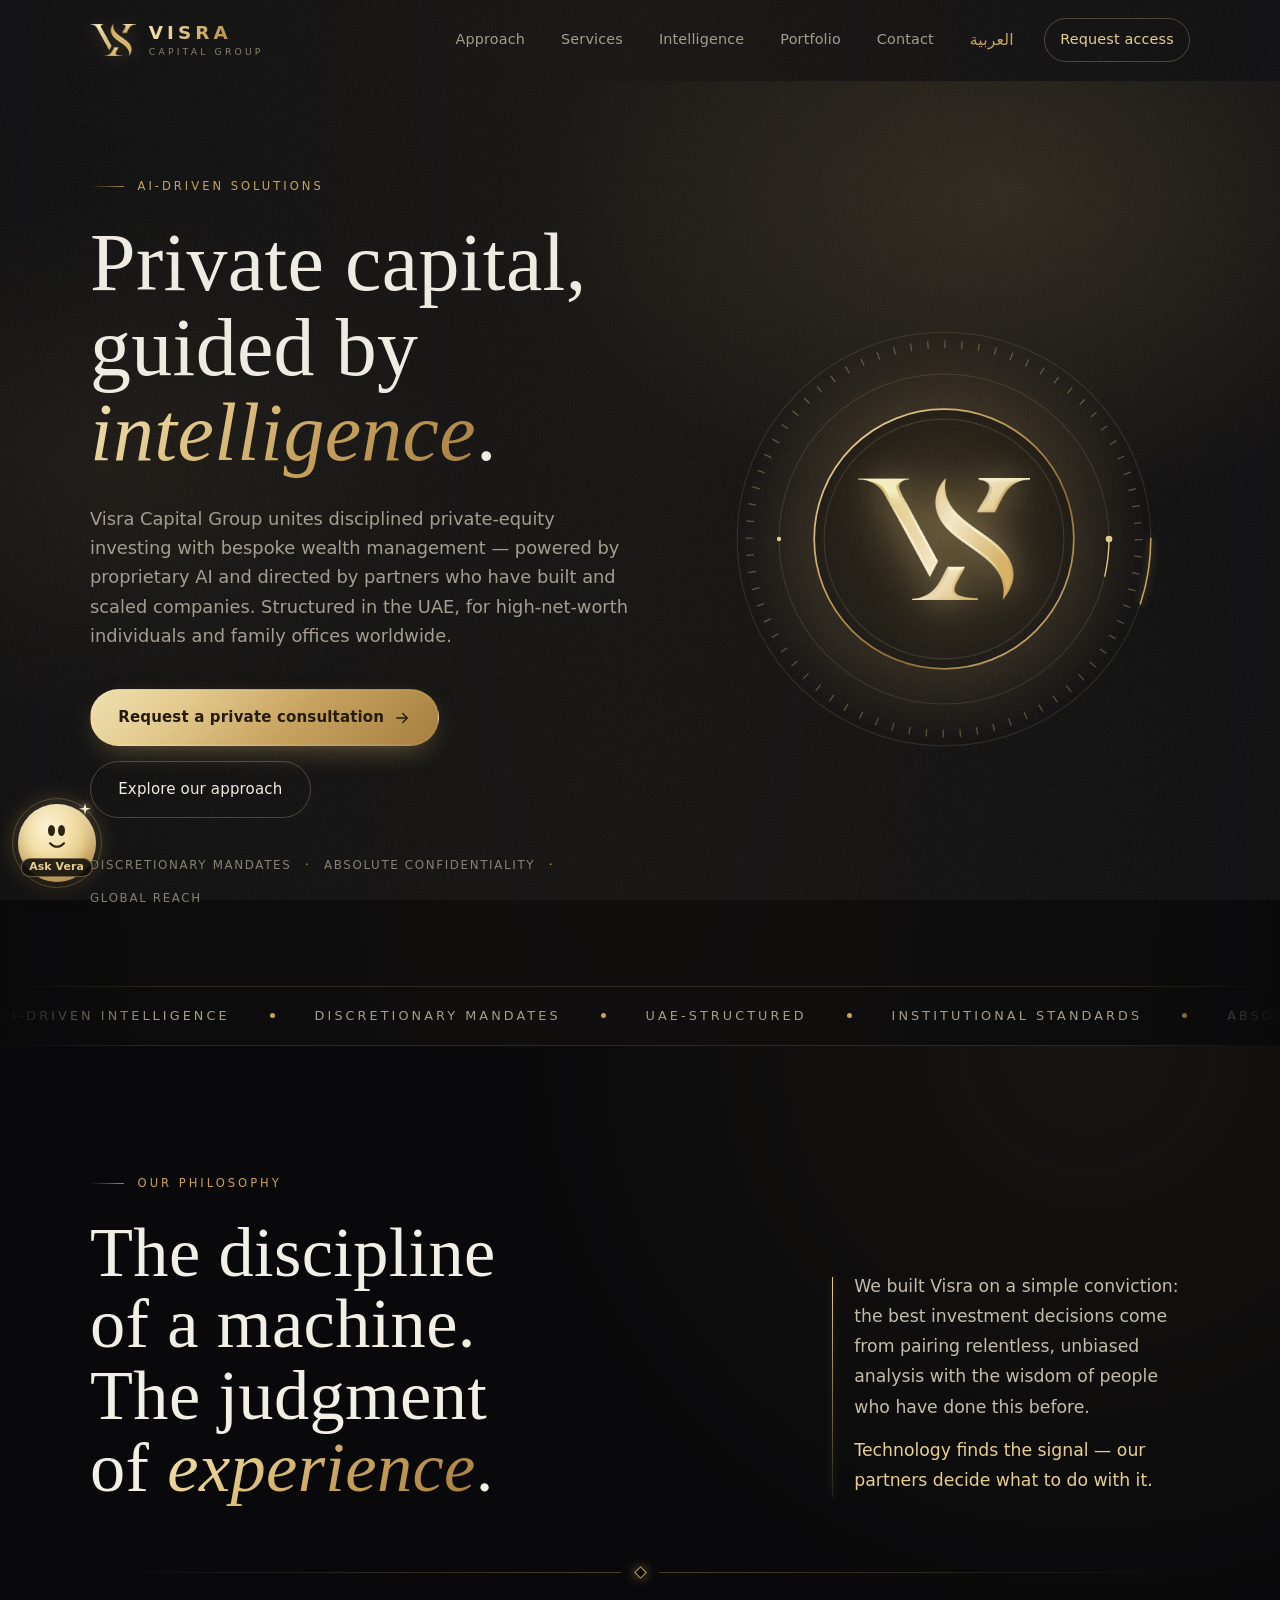
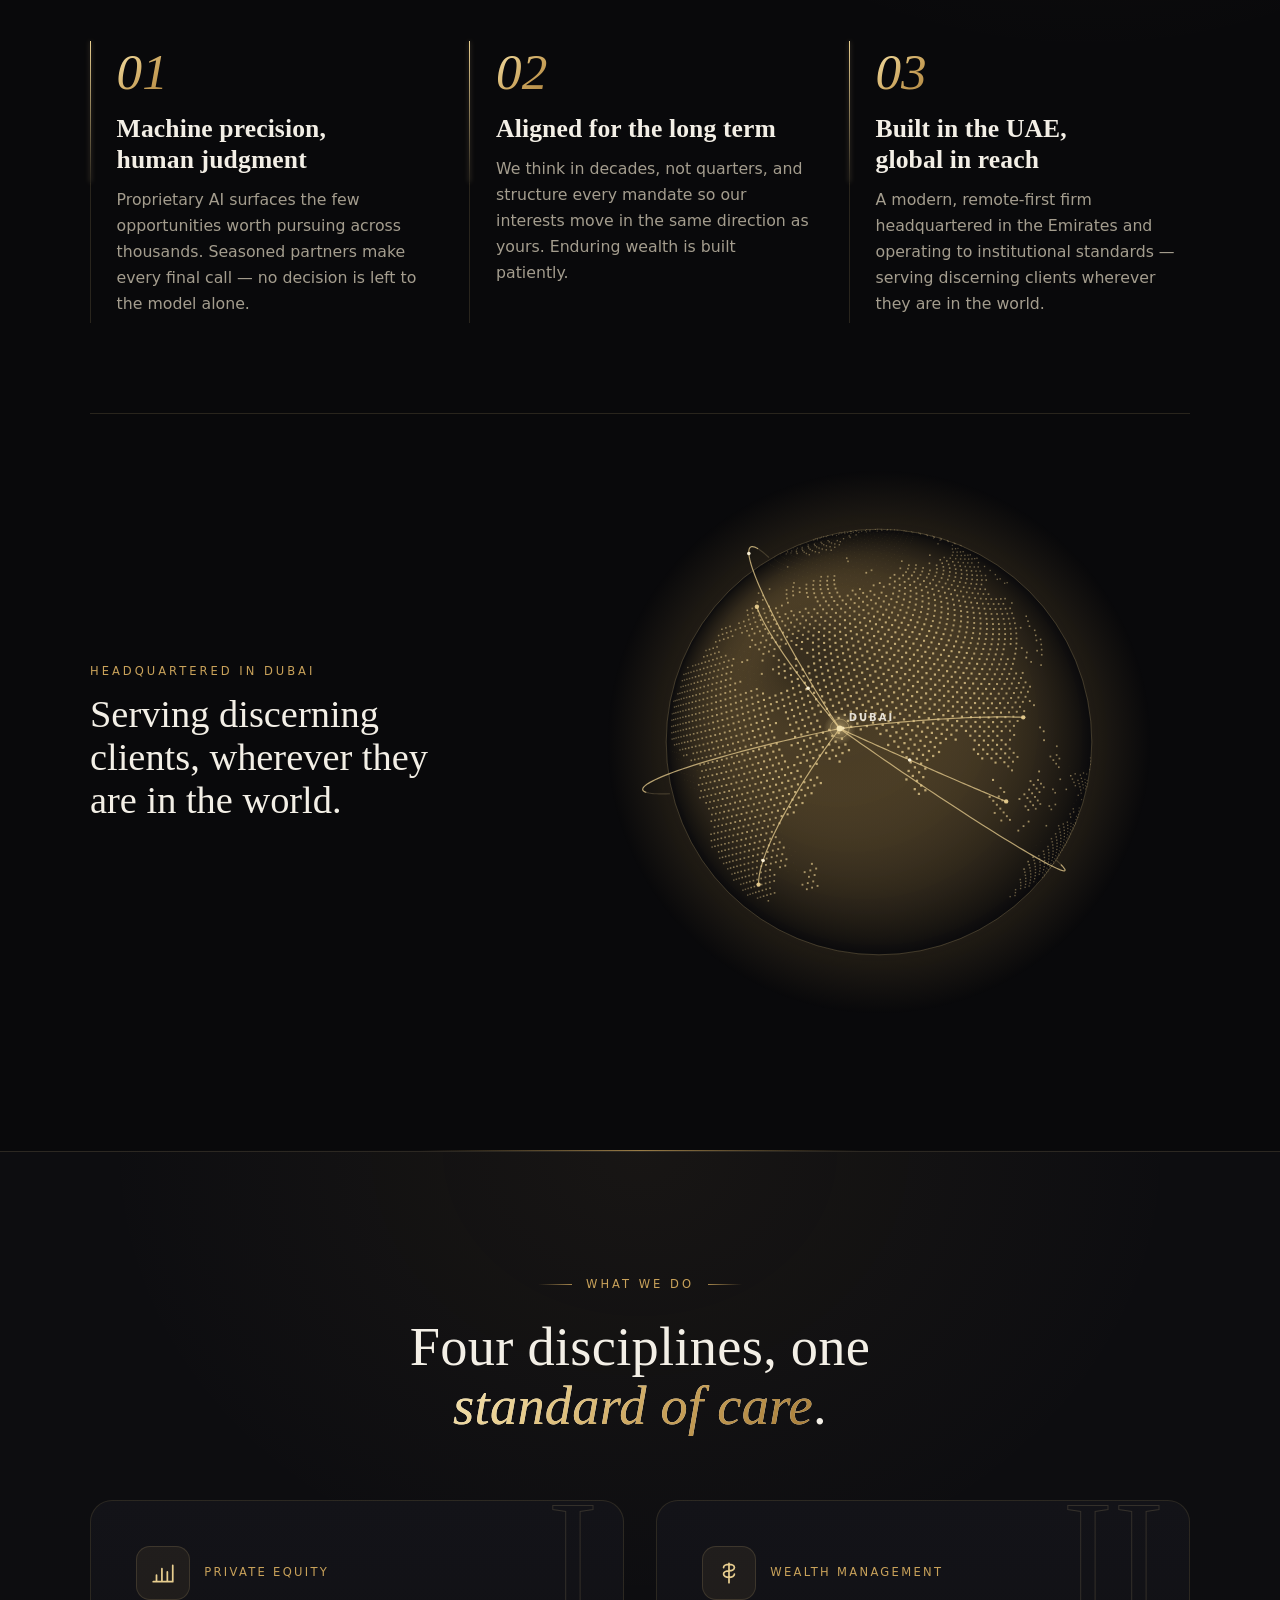
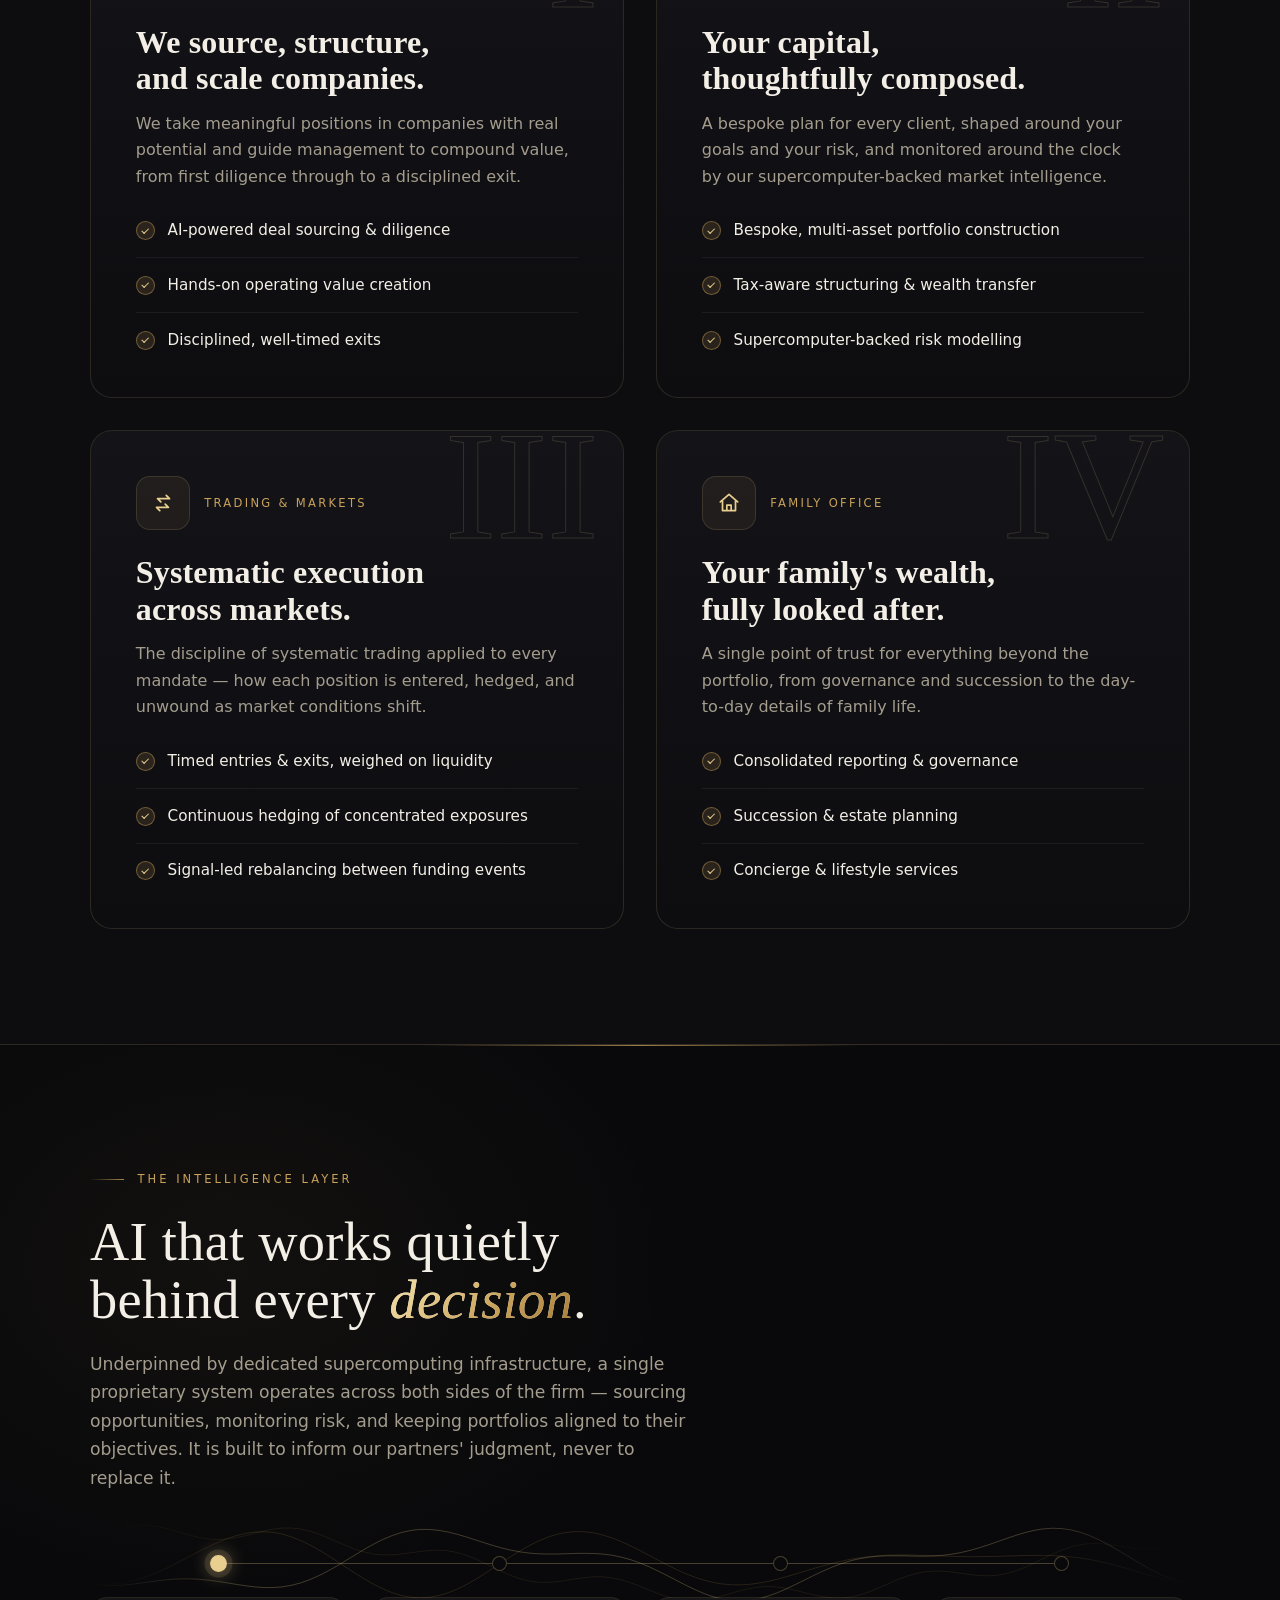
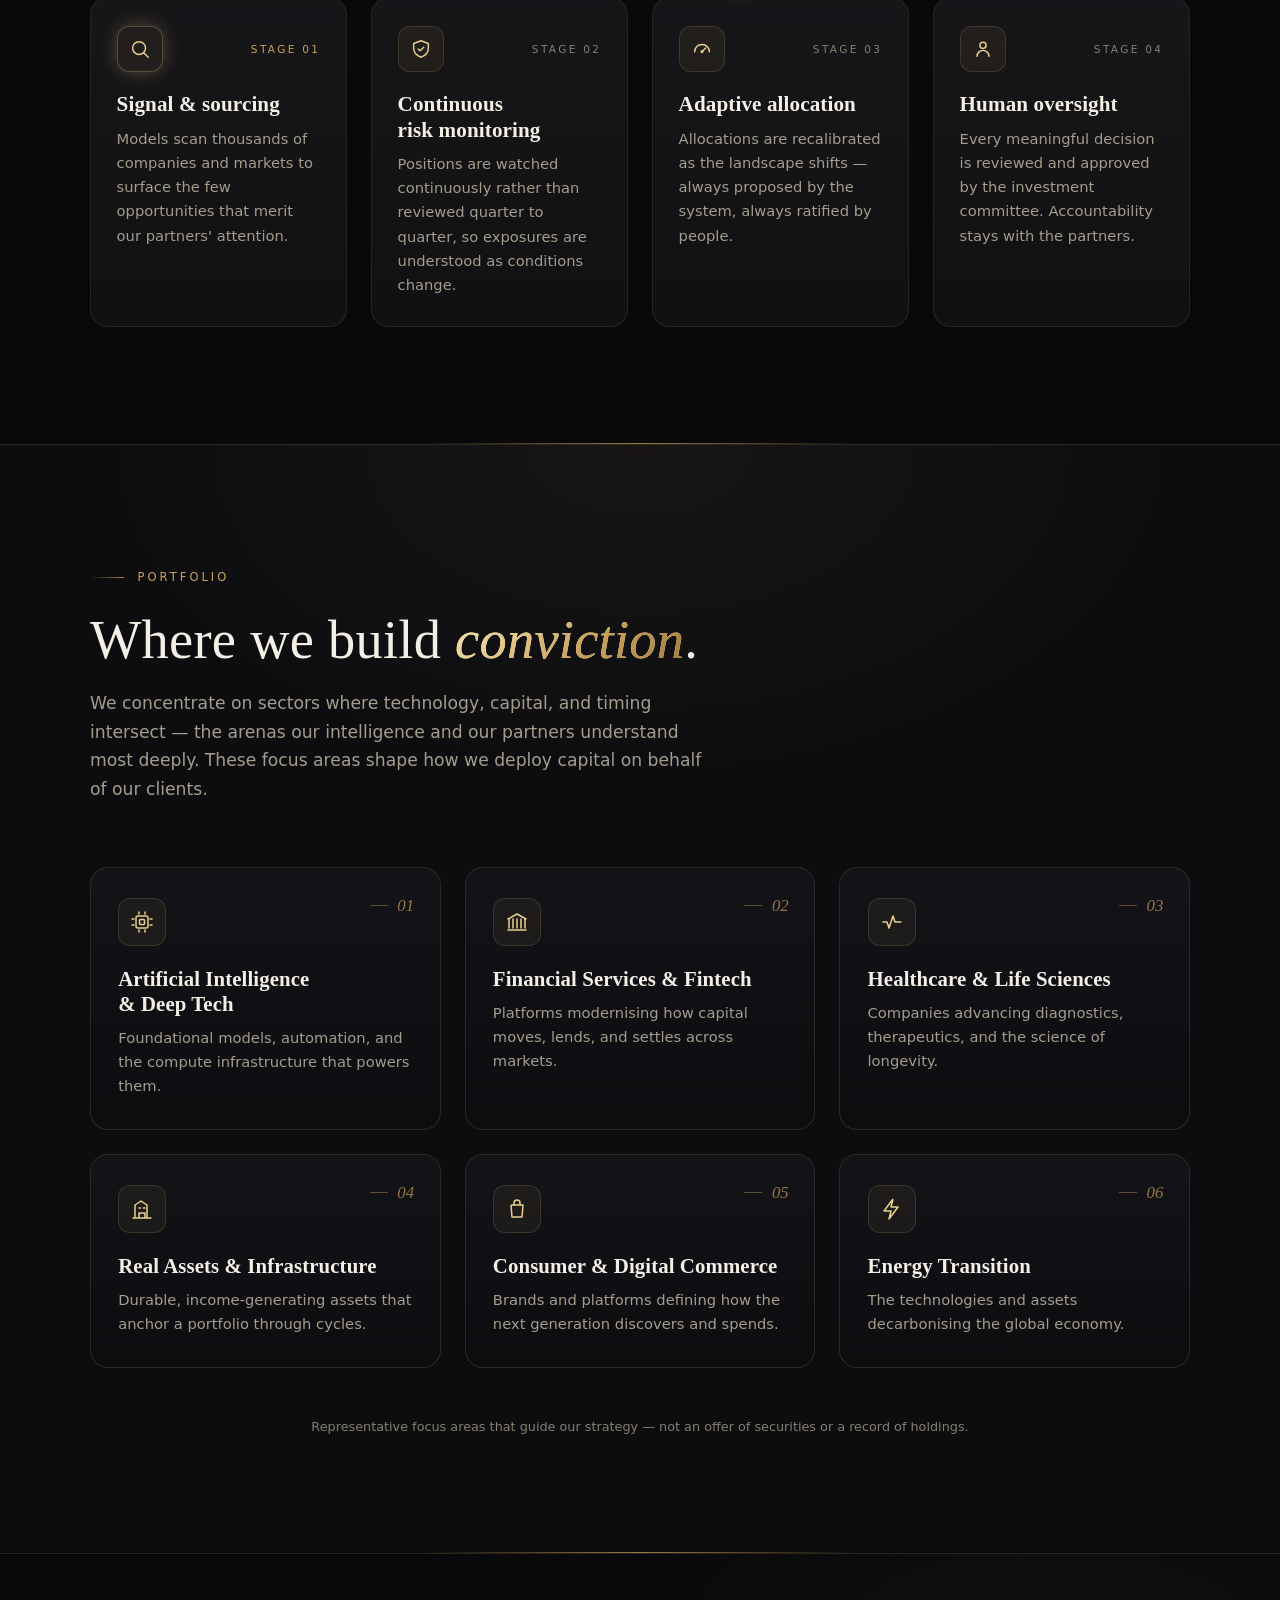
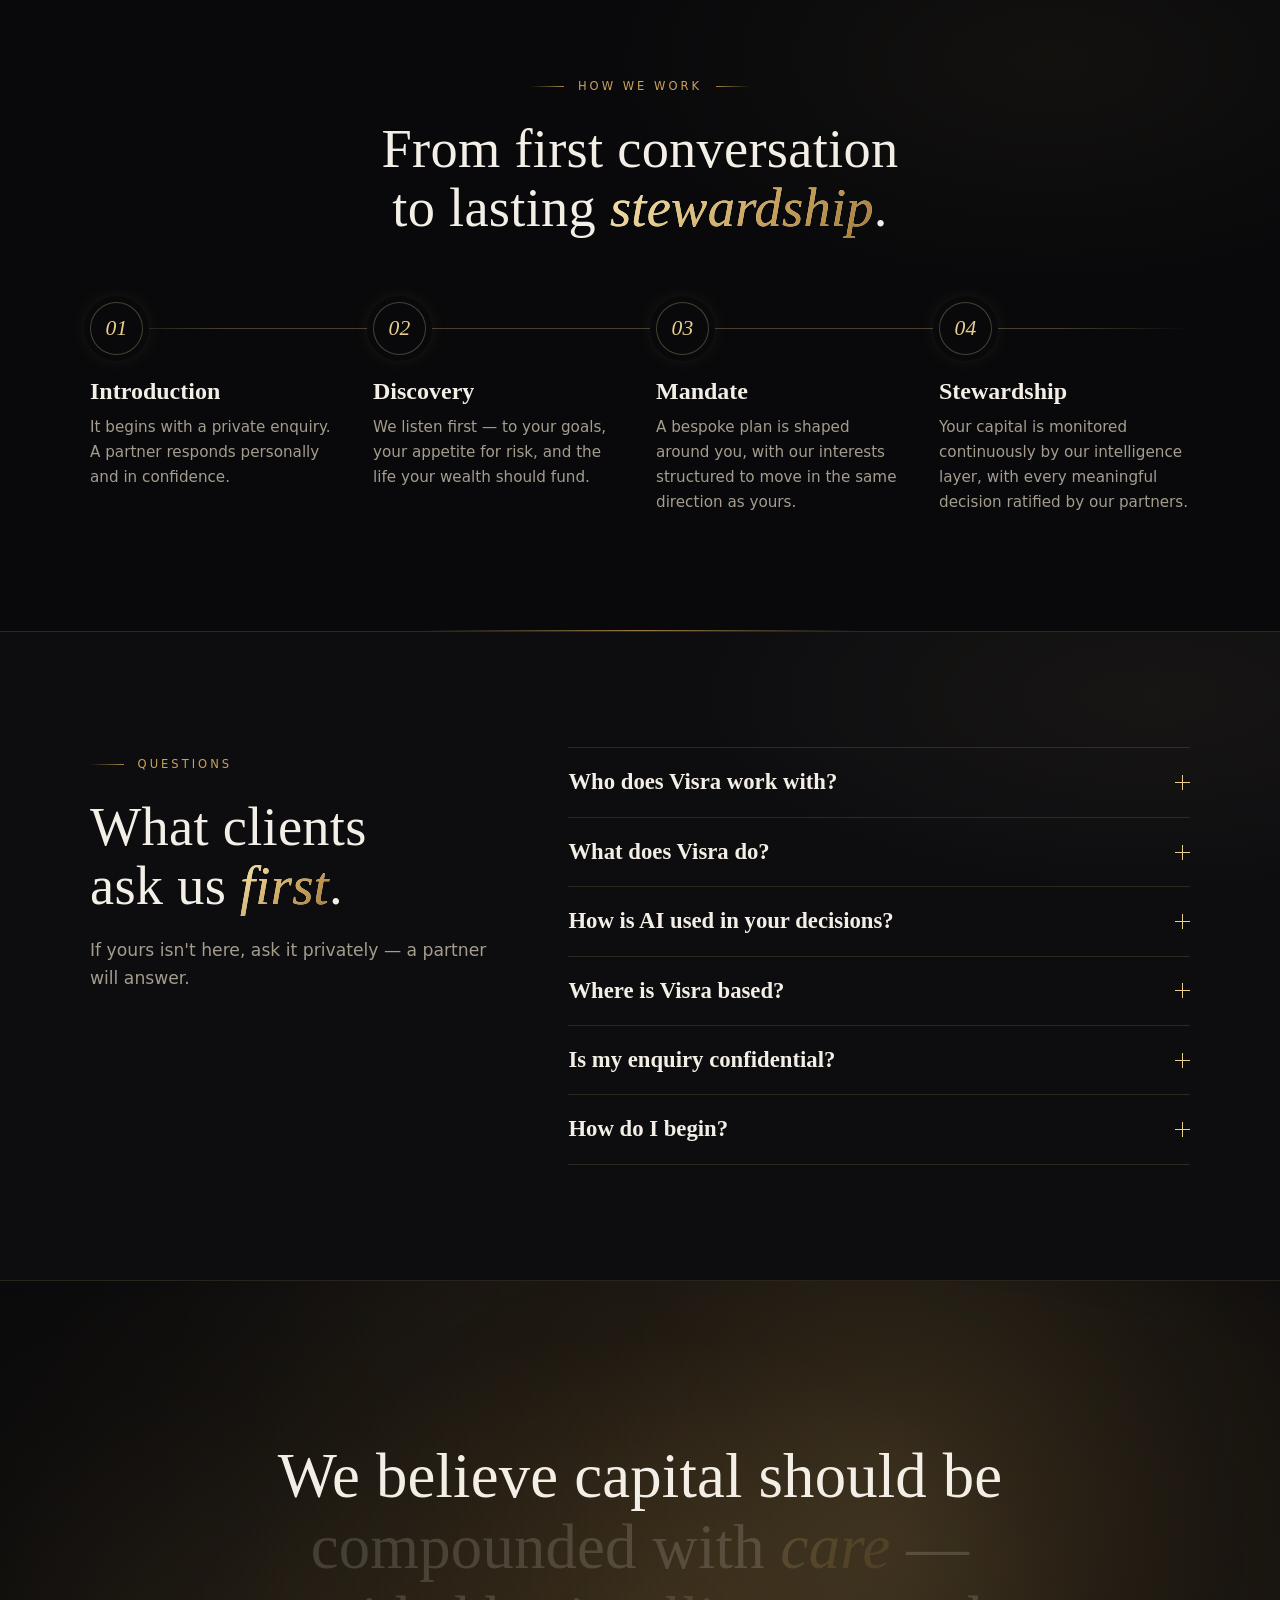
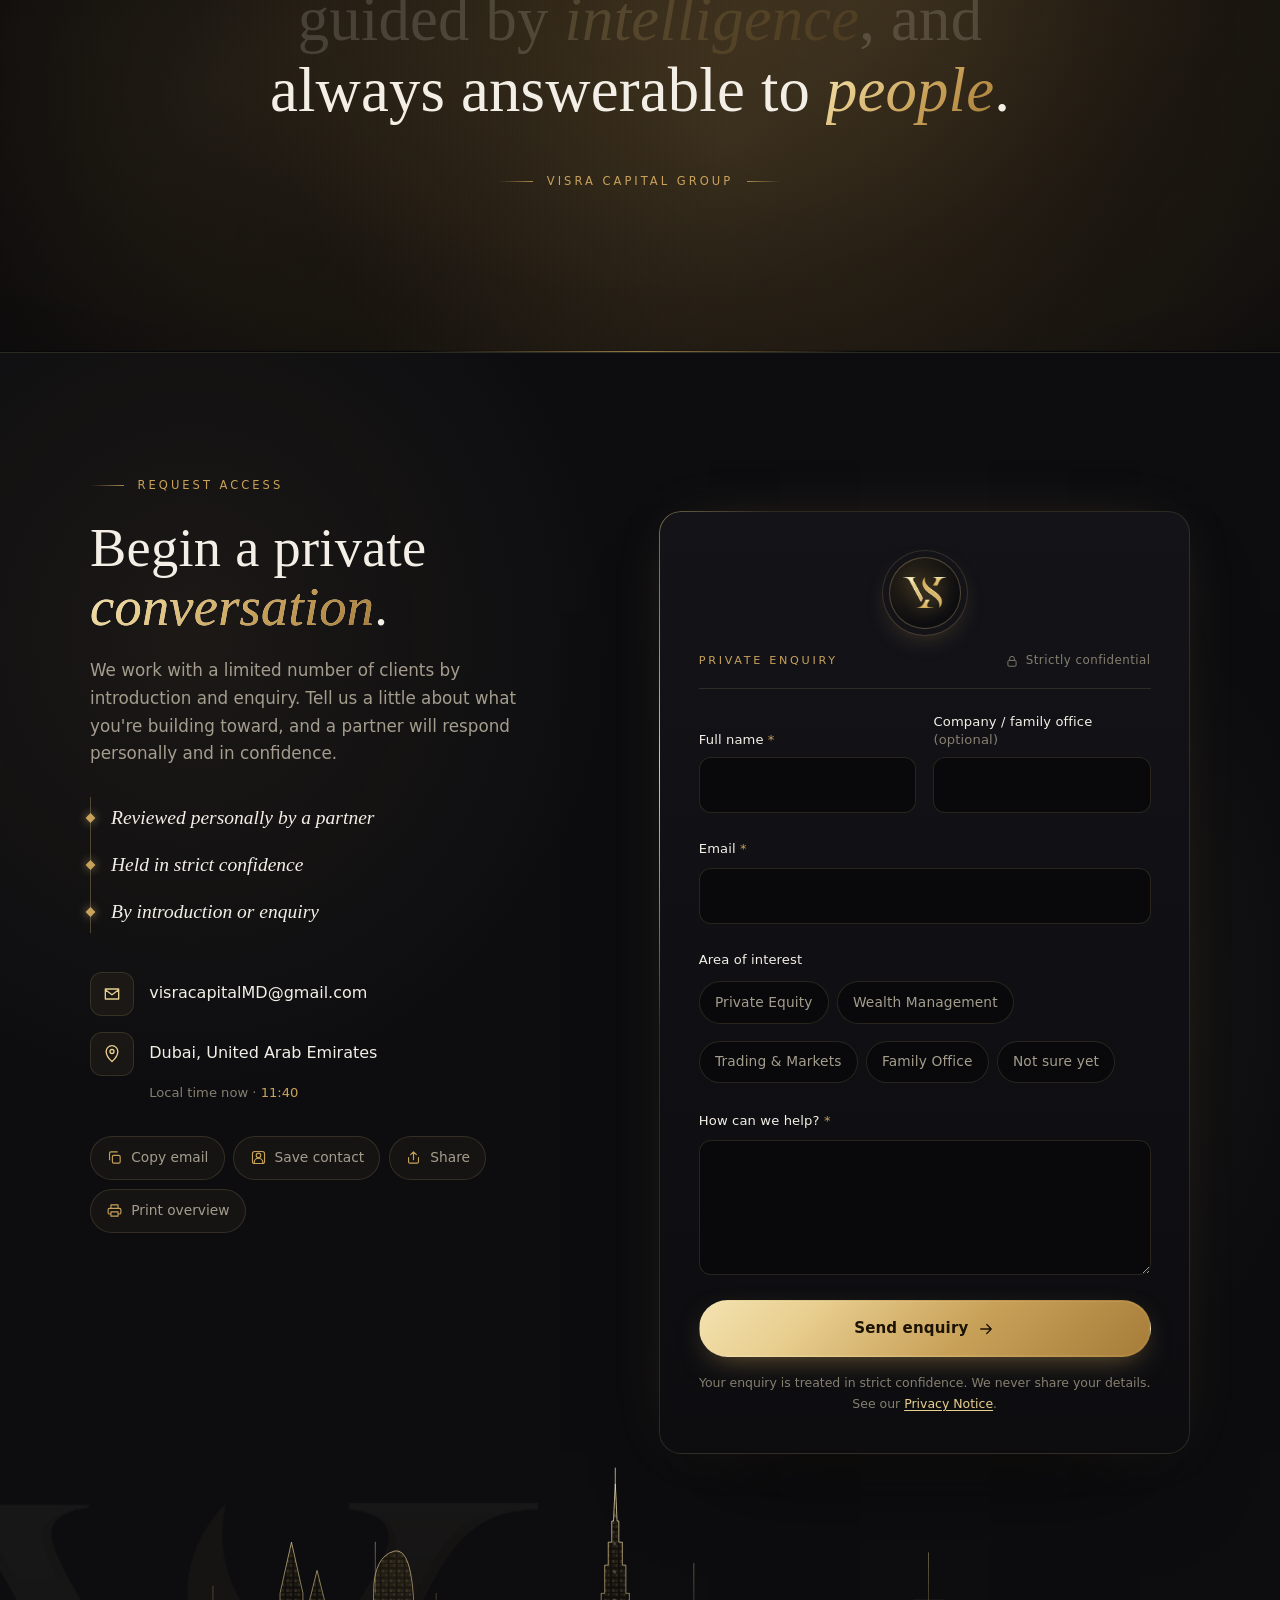
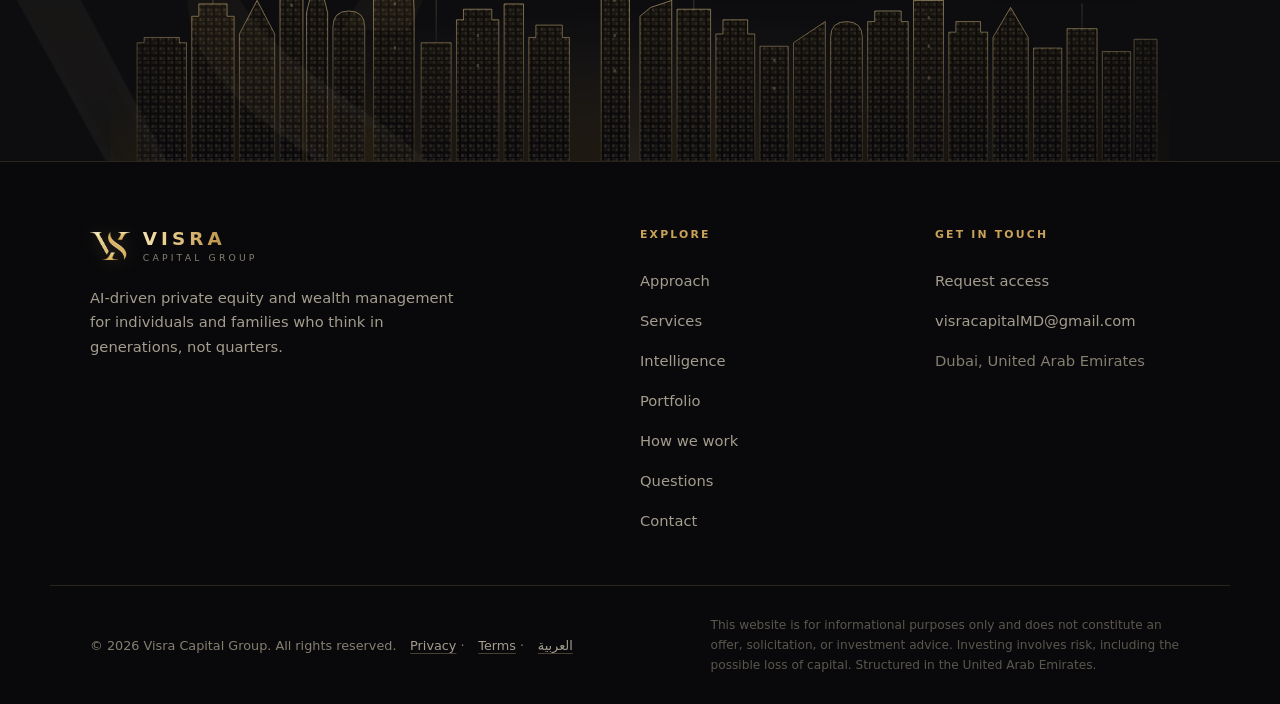
==== index.html @ 9203b283 "Manifesto: add a slow gold-on-black liquid wash behind the text A lightweight canvas renders a few s" ====
<!DOCTYPE html>
<!-- Website designed and built by Fahad Iftikhar. See humans.txt -->
<html lang="en">
<head>
  <meta charset="UTF-8" />
  <meta name="viewport" content="width=device-width, initial-scale=1.0, viewport-fit=cover" />
  <meta http-equiv="Content-Security-Policy" content="default-src 'self'; script-src 'self'; style-src 'self' 'unsafe-inline' https://fonts.googleapis.com; font-src https://fonts.gstatic.com; img-src 'self' data:; connect-src 'none'; object-src 'none'; base-uri 'none'; form-action 'none'; upgrade-insecure-requests" />
  <meta name="referrer" content="strict-origin-when-cross-origin" />
  <meta name="description" content="Visra Capital Group — an AI-driven private equity and wealth management firm structured in the UAE, dedicated to building enduring wealth for high-net-worth individuals and family offices." />
  <meta name="theme-color" content="#09090B" />
  <meta name="designer" content="Fahad Iftikhar" />
  <link rel="author" href="humans.txt" />
  <title>Visra Capital Group — AI-Driven Private Equity &amp; Wealth Management</title>

  <meta property="og:title" content="Visra Capital Group" />
  <meta property="og:description" content="AI-driven private equity & wealth management for high-net-worth individuals. Structured in the UAE." />
  <meta property="og:type" content="website" />
  <meta property="og:site_name" content="Visra Capital Group" />
  <meta property="og:locale" content="en_GB" />
  <meta property="og:locale:alternate" content="ar_AE" />
  <meta property="og:url" content="https://visracapitalaiteam-creator.github.io/visracapitaladvance/" />
  <meta property="og:image" content="https://visracapitalaiteam-creator.github.io/visracapitaladvance/assets/og-image.jpg" />
  <meta property="og:image:width" content="1200" />
  <meta property="og:image:height" content="630" />
  <meta property="og:image:alt" content="Visra Capital Group — Private capital, guided by intelligence." />
  <meta name="twitter:card" content="summary_large_image" />
  <link rel="canonical" href="https://visracapitalaiteam-creator.github.io/visracapitaladvance/" />
  <link rel="alternate" hreflang="en" href="https://visracapitalaiteam-creator.github.io/visracapitaladvance/" />
  <link rel="alternate" hreflang="ar" href="https://visracapitalaiteam-creator.github.io/visracapitaladvance/ar.html" />
  <link rel="alternate" hreflang="x-default" href="https://visracapitalaiteam-creator.github.io/visracapitaladvance/" />

  <script type="application/ld+json">
  {
    "@context": "https://schema.org",
    "@type": "FinancialService",
    "name": "Visra Capital Group",
    "url": "https://visracapitalaiteam-creator.github.io/visracapitaladvance/",
    "description": "AI-driven private equity and wealth management for high-net-worth individuals and family offices.",
    "email": "visracapitalMD@gmail.com",
    "logo": "https://visracapitalaiteam-creator.github.io/visracapitaladvance/assets/icon-192.png",
    "image": "https://visracapitalaiteam-creator.github.io/visracapitaladvance/assets/og-image.jpg",
    "address": { "@type": "PostalAddress", "addressLocality": "Dubai", "addressCountry": "AE" },
    "areaServed": "Worldwide",
    "knowsLanguage": ["en", "ar"]
  }
  </script>

  <link rel="preconnect" href="https://fonts.googleapis.com" />
  <link rel="preconnect" href="https://fonts.gstatic.com" crossorigin />
  <link href="https://fonts.googleapis.com/css2?family=Cormorant+Garamond:ital,wght@0,400;0,500;0,600;1,400;1,500&family=Inter:wght@400;500;600&display=swap" rel="stylesheet" />

  <link rel="stylesheet" href="styles.css?v=202611191414" />
  <link rel="icon" type="image/png" sizes="32x32" href="assets/favicon-32.png" />
  <link rel="icon" type="image/png" sizes="192x192" href="assets/icon-192.png" />
  <link rel="apple-touch-icon" href="assets/apple-touch-icon.png" />
  <link rel="manifest" href="manifest.webmanifest" />
  <meta name="apple-mobile-web-app-capable" content="yes" />
  <meta name="mobile-web-app-capable" content="yes" />
  <meta name="apple-mobile-web-app-status-bar-style" content="black-translucent" />
  <meta name="apple-mobile-web-app-title" content="Visra" />
</head>
<body>
  <a class="skip-link" href="#main">Skip to content</a>

  <!-- Background finish: a soft vignette + a fine film grain over the whole page (decorative) -->
  <div class="bg-fx" aria-hidden="true"></div>

  <!-- ============ HEADER ============ -->
  <header class="site-header" id="top">
    <div class="wrap header__inner">
      <a class="brand" href="#top" aria-label="Visra Capital Group, home">
        <img class="brand__mark" src="assets/visra-mark.png" alt="" width="46" height="46" decoding="async" fetchpriority="high" />
        <span class="brand__text">
          <span class="brand__name">VISRA</span>
          <span class="brand__sub">Capital&nbsp;Group</span>
        </span>
      </a>

      <nav class="nav" aria-label="Primary">
        <button class="nav__toggle" aria-expanded="false" aria-controls="nav-menu" aria-label="Open menu">
          <span></span><span></span><span></span>
        </button>
        <span class="nav__glider" aria-hidden="true"></span>
        <ul class="nav__menu" id="nav-menu">
          <li><a href="#approach">Approach</a></li>
          <li><a href="#services">Services</a></li>
          <li><a href="#intelligence">Intelligence</a></li>
          <li><a href="#portfolio">Portfolio</a></li>
          <li><a href="#contact">Contact</a></li>
          <li><a class="nav__lang" href="ar.html" lang="ar" hreflang="ar">العربية</a></li>
          <li><a class="nav__cta" href="#contact">Request access</a></li>
        </ul>
      </nav>
    </div>
    <div class="scroll-progress" aria-hidden="true"><span></span></div>
  </header>

  <main id="main">
    <!-- ============ HERO ============ -->
    <section class="hero" aria-labelledby="hero-title">
      <div class="hero__glow" aria-hidden="true"></div>
      <canvas class="hero__net" aria-hidden="true"></canvas>
      <div class="wrap hero__grid">
        <div class="hero__copy">
          <p class="eyebrow"><span class="eyebrow__line" aria-hidden="true"></span>AI-Driven Solutions</p>
          <h1 class="hero__title" id="hero-title">
            Private capital,<br />guided by <em>intelligence</em>.
          </h1>
          <p class="hero__lead">
            Visra Capital Group unites disciplined private-equity investing with bespoke wealth management — powered by proprietary AI and directed by partners who have built and scaled companies. Structured in the UAE, for high-net-worth individuals and family offices worldwide.
          </p>
          <div class="hero__actions">
            <a class="btn btn--primary" href="#contact">
              Request a private consultation
              <svg class="btn__arrow" viewBox="0 0 24 24" width="18" height="18" aria-hidden="true"><path d="M5 12h14M13 6l6 6-6 6" fill="none" stroke="currentColor" stroke-width="1.8" stroke-linecap="round" stroke-linejoin="round"/></svg>
            </a>
            <a class="btn btn--ghost" href="#approach">Explore our approach</a>
          </div>
          <p class="hero__trust">
            <span>Discretionary mandates</span><span aria-hidden="true">·</span><span>Absolute confidentiality</span><span aria-hidden="true">·</span><span>Global reach</span>
          </p>
        </div>

        <!-- Signature medallion: monogram framed by an AI "scanning" orbit -->
        <div class="hero__visual" aria-hidden="true">
          <!-- Layers sit at different depths; JS tilts the whole piece and shifts each layer. -->
          <div class="medallion">
            <div class="medallion__glow" data-depth="-0.6" style="--d:-0.6"></div>
            <svg class="medallion__rings medallion__rings--1" data-depth="-1" style="--d:-1" viewBox="0 0 400 400" fill="none">
              <circle class="ring ring--outer" cx="200" cy="200" r="188" fill="none" />
              <!-- fine tick marks, like a watch bezel -->
              <circle class="ring ring--ticks" cx="200" cy="200" r="177" fill="none" />
              <circle class="ring ring--scan"  cx="200" cy="200" r="188" fill="none" />
            </svg>
            <svg class="medallion__rings medallion__rings--2" data-depth="-0.45" style="--d:-0.45" viewBox="0 0 400 400" fill="none">
              <circle class="ring ring--mid"   cx="200" cy="200" r="150" fill="none" />
              <circle class="ring ring--scan2" cx="200" cy="200" r="150" fill="none" />
              <!-- two points orbiting opposite each other -->
              <g class="ring-orbit">
                <circle cx="350" cy="200" r="3" />
                <circle cx="50"  cy="200" r="2" />
              </g>
            </svg>
            <!-- the frame travels with the logo, so the two always stay centred on each other -->
            <svg class="medallion__rings medallion__rings--3" data-depth="0.9" style="--d:0.9" viewBox="0 0 400 400" fill="none">
              <defs>
                <radialGradient id="emblem-disc" cx="50%" cy="42%" r="60%">
                  <stop offset="0" stop-color="#3a2f1a" stop-opacity="0.75" />
                  <stop offset="0.6" stop-color="#15120c" stop-opacity="0.7" />
                  <stop offset="1" stop-color="#09090b" stop-opacity="0.55" />
                </radialGradient>
                <linearGradient id="emblem-gold" x1="0" y1="0" x2="1" y2="1">
                  <stop offset="0" stop-color="#f3e2b0" />
                  <stop offset="0.35" stop-color="#c9a25a" />
                  <stop offset="0.65" stop-color="#8a6628" />
                  <stop offset="1" stop-color="#e8ce8f" />
                </linearGradient>
              </defs>
              <circle class="ring-disc" cx="200" cy="200" r="118" fill="url(#emblem-disc)" />
              <circle class="ring ring--frame" cx="200" cy="200" r="118" fill="none" stroke="url(#emblem-gold)" />
              <circle class="ring ring--inner" cx="200" cy="200" r="109" fill="none" />
            </svg>
            <div class="medallion__mark" data-depth="0.9" style="--d:0.9">
              <!-- The monogram, shown flat, with a gleam layer shaped to it -->
              <div class="coin">
                <img class="medallion__logo coin__front" src="assets/visra-mark.png" alt="" width="150" height="150" decoding="async" fetchpriority="high" />
                <span class="medallion__shine"></span>
              </div>
            </div>
          </div>
        </div>
      </div>

      <!-- Credential strip -->
      <div class="marquee" aria-hidden="true">
        <div class="marquee__track">
          <span>AI-Driven Intelligence</span><span class="marquee__dot"></span>
          <span>Discretionary Mandates</span><span class="marquee__dot"></span>
          <span>UAE-Structured</span><span class="marquee__dot"></span>
          <span>Institutional Standards</span><span class="marquee__dot"></span>
          <span>Absolute Confidentiality</span><span class="marquee__dot"></span>
          <span>AI-Driven Intelligence</span><span class="marquee__dot"></span>
          <span>Discretionary Mandates</span><span class="marquee__dot"></span>
          <span>UAE-Structured</span><span class="marquee__dot"></span>
          <span>Institutional Standards</span><span class="marquee__dot"></span>
          <span>Absolute Confidentiality</span><span class="marquee__dot"></span>
        </div>
      </div>
    </section>

    <!-- ============ APPROACH ============ -->
    <section class="approach" id="approach" aria-labelledby="approach-title">
      <div class="wrap">
        <header class="section-head">
          <p class="eyebrow"><span class="eyebrow__line" aria-hidden="true"></span>Our philosophy</p>
          <!-- each line rises into view in turn -->
          <h2 class="section-title" id="approach-title">
            <span class="line"><span>The discipline of a machine.</span></span>
            <span class="line"><span>The judgment of <em>experience</em>.</span></span>
          </h2>
          <p class="section-intro">
            We built Visra on a simple conviction: the best investment decisions come from pairing relentless, unbiased analysis with the wisdom of people who have done this before. <span class="intro-key">Technology finds the signal — our partners decide what to do with it.</span>
          </p>
        </header>

        <div class="ornament" aria-hidden="true"><span></span><i></i><span></span></div>

        <div class="tenets">
          <article class="tenet">
            <span class="tenet__no">01</span>
            <h3 class="tenet__title">Machine precision, human judgment</h3>
            <p class="tenet__desc">Proprietary AI surfaces the few opportunities worth pursuing across thousands. Seasoned partners make every final call — no decision is left to the model alone.</p>
          </article>
          <article class="tenet">
            <span class="tenet__no">02</span>
            <h3 class="tenet__title">Aligned for the long term</h3>
            <p class="tenet__desc">We think in decades, not quarters, and structure every mandate so our interests move in the same direction as yours. Enduring wealth is built patiently.</p>
          </article>
          <article class="tenet">
            <span class="tenet__no">03</span>
            <h3 class="tenet__title">Built in the UAE, global in reach</h3>
            <p class="tenet__desc">A modern, remote-first firm headquartered in the Emirates and operating to institutional standards — serving discerning clients wherever they are in the world.</p>
          </article>
        </div>

        <!-- Global reach: dotted world map, arcs drawn out from Dubai -->
        <figure class="reach">
          <div class="reach__map">
            <svg viewBox="0 0 160 60" aria-hidden="true">
              <path class="reach__land" d="M30.5 0.5h0.5M35.5 0.5h1.5M42.5 0.5h3.5M47.5 0.5h23.5M86.5 0.5h1.5M89.5 0.5h1.5M124.5 0.5h0.5M28.5 1.5h4.5M34.5 1.5h2.5M39.5 1.5h0.5M42.5 1.5h1.5M54.5 1.5h16.5M106.5 1.5h2.5M120.5 1.5h10.5M141.5 1.5h2.5M25.5 2.5h3.5M32.5 2.5h1.5M35.5 2.5h10.5M55.5 2.5h15.5M104.5 2.5h0.5M116.5 2.5h16.5M135.5 2.5h1.5M142.5 2.5h1.5M0.5 3.5h0.5M10.5 3.5h0.5M25.5 3.5h0.5M28.5 3.5h5.5M37.5 3.5h1.5M40.5 3.5h7.5M56.5 3.5h13.5M92.5 3.5h0.5M104.5 3.5h0.5M110.5 3.5h1.5M113.5 3.5h34.5M159.5 3.5h0.5M6.5 4.5h21.5M29.5 4.5h2.5M33.5 4.5h1.5M38.5 4.5h2.5M42.5 4.5h1.5M46.5 4.5h3.5M57.5 4.5h10.5M88.5 4.5h7.5M107.5 4.5h1.5M110.5 4.5h1.5M113.5 4.5h41.5M156.5 4.5h3.5M0.5 5.5h3.5M8.5 5.5h34.5M47.5 5.5h4.5M56.5 5.5h8.5M86.5 5.5h11.5M100.5 5.5h11.5M113.5 5.5h46.5M2.5 6.5h0.5M7.5 6.5h33.5M42.5 6.5h1.5M45.5 6.5h5.5M57.5 6.5h4.5M70.5 6.5h2.5M85.5 6.5h73.5M6.5 7.5h32.5M44.5 7.5h3.5M50.5 7.5h0.5M58.5 7.5h2.5M82.5 7.5h5.5M89.5 7.5h62.5M153.5 7.5h4.5M7.5 8.5h6.5M17.5 8.5h20.5M46.5 8.5h2.5M82.5 8.5h5.5M90.5 8.5h0.5M93.5 8.5h55.5M152.5 8.5h1.5M10.5 9.5h1.5M21.5 9.5h17.5M46.5 9.5h5.5M77.5 9.5h1.5M85.5 9.5h1.5M91.5 9.5h50.5M150.5 9.5h1.5M8.5 10.5h0.5M21.5 10.5h20.5M45.5 10.5h7.5M77.5 10.5h1.5M85.5 10.5h0.5M89.5 10.5h51.5M149.5 10.5h2.5M23.5 11.5h20.5M45.5 11.5h9.5M76.5 11.5h0.5M78.5 11.5h1.5M82.5 11.5h61.5M149.5 11.5h1.5M23.5 12.5h30.5M78.5 12.5h1.5M81.5 12.5h60.5M143.5 12.5h0.5M24.5 13.5h24.5M50.5 13.5h0.5M54.5 13.5h1.5M78.5 13.5h63.5M143.5 13.5h0.5M25.5 14.5h26.5M79.5 14.5h16.5M97.5 14.5h43.5M25.5 15.5h24.5M79.5 15.5h6.5M87.5 15.5h5.5M97.5 15.5h42.5M143.5 15.5h1.5M25.5 16.5h23.5M76.5 16.5h4.5M85.5 16.5h1.5M88.5 16.5h3.5M95.5 16.5h0.5M98.5 16.5h39.5M142.5 16.5h0.5M25.5 17.5h21.5M76.5 17.5h3.5M89.5 17.5h0.5M92.5 17.5h40.5M134.5 17.5h2.5M142.5 17.5h0.5M26.5 18.5h19.5M76.5 18.5h2.5M86.5 18.5h0.5M92.5 18.5h41.5M136.5 18.5h0.5M141.5 18.5h1.5M26.5 19.5h19.5M77.5 19.5h7.5M90.5 19.5h0.5M96.5 19.5h36.5M136.5 19.5h0.5M139.5 19.5h2.5M28.5 20.5h16.5M76.5 20.5h8.5M95.5 20.5h38.5M138.5 20.5h0.5M28.5 21.5h0.5M30.5 21.5h13.5M76.5 21.5h11.5M89.5 21.5h44.5M29.5 22.5h7.5M43.5 22.5h0.5M75.5 22.5h26.5M103.5 22.5h30.5M31.5 23.5h5.5M74.5 23.5h20.5M96.5 23.5h5.5M105.5 23.5h27.5M32.5 24.5h4.5M45.5 24.5h0.5M73.5 24.5h22.5M97.5 24.5h7.5M110.5 24.5h21.5M133.5 24.5h0.5M33.5 25.5h3.5M44.5 25.5h1.5M72.5 25.5h23.5M97.5 25.5h8.5M111.5 25.5h8.5M121.5 25.5h8.5M33.5 26.5h3.5M40.5 26.5h0.5M48.5 26.5h0.5M73.5 26.5h23.5M98.5 26.5h7.5M112.5 26.5h5.5M122.5 26.5h4.5M128.5 26.5h0.5M35.5 27.5h5.5M73.5 27.5h23.5M99.5 27.5h5.5M113.5 27.5h3.5M122.5 27.5h5.5M133.5 27.5h0.5M39.5 28.5h3.5M72.5 28.5h25.5M99.5 28.5h2.5M113.5 28.5h2.5M123.5 28.5h4.5M133.5 28.5h0.5M41.5 29.5h1.5M73.5 29.5h26.5M113.5 29.5h2.5M125.5 29.5h3.5M42.5 30.5h0.5M46.5 30.5h5.5M73.5 30.5h29.5M114.5 30.5h0.5M126.5 30.5h1.5M135.5 30.5h0.5M43.5 31.5h0.5M45.5 31.5h8.5M74.5 31.5h27.5M114.5 31.5h1.5M124.5 31.5h0.5M134.5 31.5h1.5M46.5 32.5h9.5M75.5 32.5h5.5M82.5 32.5h19.5M125.5 32.5h0.5M131.5 32.5h0.5M135.5 32.5h0.5M46.5 33.5h10.5M84.5 33.5h16.5M123.5 33.5h0.5M125.5 33.5h0.5M130.5 33.5h1.5M45.5 34.5h12.5M84.5 34.5h15.5M124.5 34.5h1.5M128.5 34.5h4.5M135.5 34.5h0.5M44.5 35.5h13.5M84.5 35.5h14.5M124.5 35.5h1.5M129.5 35.5h2.5M134.5 35.5h0.5M138.5 35.5h1.5M44.5 36.5h17.5M84.5 36.5h13.5M125.5 36.5h1.5M129.5 36.5h2.5M137.5 36.5h0.5M139.5 36.5h3.5M147.5 36.5h0.5M44.5 37.5h19.5M85.5 37.5h11.5M126.5 37.5h0.5M133.5 37.5h1.5M141.5 37.5h3.5M147.5 37.5h0.5M45.5 38.5h19.5M86.5 38.5h10.5M128.5 38.5h1.5M141.5 38.5h4.5M150.5 38.5h0.5M45.5 39.5h18.5M86.5 39.5h11.5M133.5 39.5h0.5M145.5 39.5h1.5M46.5 40.5h16.5M86.5 40.5h11.5M139.5 40.5h1.5M143.5 40.5h0.5M46.5 41.5h16.5M85.5 41.5h12.5M101.5 41.5h0.5M136.5 41.5h3.5M143.5 41.5h0.5M47.5 42.5h15.5M85.5 42.5h12.5M100.5 42.5h1.5M135.5 42.5h5.5M143.5 42.5h1.5M154.5 42.5h0.5M159.5 42.5h0.5M49.5 43.5h12.5M85.5 43.5h10.5M100.5 43.5h1.5M134.5 43.5h10.5M49.5 44.5h12.5M86.5 44.5h9.5M100.5 44.5h1.5M131.5 44.5h14.5M153.5 44.5h0.5M49.5 45.5h10.5M86.5 45.5h9.5M99.5 45.5h1.5M131.5 45.5h15.5M49.5 46.5h9.5M87.5 46.5h7.5M131.5 46.5h16.5M48.5 47.5h9.5M87.5 47.5h7.5M131.5 47.5h16.5M48.5 48.5h9.5M88.5 48.5h5.5M131.5 48.5h16.5M48.5 49.5h8.5M88.5 49.5h4.5M131.5 49.5h5.5M139.5 49.5h8.5M48.5 50.5h5.5M55.5 50.5h0.5M88.5 50.5h0.5M131.5 50.5h1.5M140.5 50.5h6.5M47.5 51.5h7.5M142.5 51.5h4.5M157.5 51.5h0.5M47.5 52.5h4.5M157.5 52.5h1.5M47.5 53.5h3.5M144.5 53.5h1.5M156.5 53.5h0.5M47.5 54.5h3.5M155.5 54.5h1.5M47.5 55.5h2.5M154.5 55.5h1.5M46.5 56.5h4.5M46.5 57.5h2.5M47.5 58.5h1.5M48.5 59.5h2.5" />
              <g class="reach__arcs">
                <path style="--i:0" pathLength="1" d="M104.58 23.97Q95.78 10.74 79.96 12.28" />
                <path style="--i:1" pathLength="1" d="M104.58 23.97Q77.92 3.29 47.11 17.08" />
                <path style="--i:2" pathLength="1" d="M104.58 23.97Q118.06 16.77 130.76 25.26" />
                <path style="--i:3" pathLength="1" d="M104.58 23.97Q118.55 22.81 126.13 34.59" />
                <path style="--i:4" pathLength="1" d="M104.58 23.97Q91.66 31.75 92.44 46.81" />
                <path style="--i:5" pathLength="1" d="M104.58 23.97Q133.77 24.32 147.2 50.23" />
                <path style="--i:6" pathLength="1" d="M104.58 23.97Q75.45 21.2 59.29 45.61" />
              </g>
              <g class="reach__ends">
                <circle style="--i:0" cx="79.96" cy="12.28" r="0.6" />
                <circle style="--i:1" cx="47.11" cy="17.08" r="0.6" />
                <circle style="--i:2" cx="130.76" cy="25.26" r="0.6" />
                <circle style="--i:3" cx="126.13" cy="34.59" r="0.6" />
                <circle style="--i:4" cx="92.44" cy="46.81" r="0.6" />
                <circle style="--i:5" cx="147.2" cy="50.23" r="0.6" />
                <circle style="--i:6" cx="59.29" cy="45.61" r="0.6" />
              </g>
              <circle class="reach__pulse" cx="104.58" cy="23.97" r="1.1" />
              <circle class="reach__hub" cx="104.58" cy="23.97" r="1.1" />
            </svg>
            <span class="reach__label" aria-hidden="true">Dubai</span>
            <canvas class="reach__globe" aria-hidden="true"></canvas>
          </div>
          <figcaption class="reach__cap">
            <span class="reach__kicker">Headquartered in Dubai</span>
            <span class="reach__line">Serving discerning clients, wherever they are in the world.</span>          </figcaption>
        </figure>
      </div>
    </section>

    <!-- ============ SERVICES ============ -->
    <section class="services" id="services" aria-labelledby="services-title">
      <div class="wrap">
        <header class="section-head section-head--center">
          <p class="eyebrow eyebrow--center"><span class="eyebrow__line" aria-hidden="true"></span>What we do<span class="eyebrow__line" aria-hidden="true"></span></p>
          <h2 class="section-title" id="services-title">Four disciplines, one <em>standard of care</em>.</h2>
        </header>

        <div class="service-grid">
          <!-- Private Equity -->
          <article class="service spot">
            <span class="service__numeral" aria-hidden="true">I</span>
            <div class="service__head">
              <span class="service__glyph" aria-hidden="true">
                <svg viewBox="0 0 24 24" width="26" height="26"><path d="M3 20h18M6 20v-6M11 20V8M16 20v-9M21 20V5" fill="none" stroke="currentColor" stroke-width="1.6" stroke-linecap="round"/></svg>
              </span>
              <span class="service__kicker">Private Equity</span>
            </div>
            <h3 class="service__title">We source, structure, and scale companies.</h3>
            <p class="service__desc">
              We take meaningful positions in companies with real potential and guide management to compound value, from first diligence through to a disciplined exit.
            </p>
            <ul class="service__list">
              <li><span class="tick" aria-hidden="true"></span>AI-powered deal sourcing &amp; diligence</li>
              <li><span class="tick" aria-hidden="true"></span>Hands-on operating value creation</li>
              <li><span class="tick" aria-hidden="true"></span>Disciplined, well-timed exits</li>
            </ul>
          </article>

          <!-- Wealth Management -->
          <article class="service spot">
            <span class="service__numeral" aria-hidden="true">II</span>
            <div class="service__head">
              <span class="service__glyph" aria-hidden="true">
                <svg viewBox="0 0 24 24" width="26" height="26"><path d="M12 3v18M7 7c0-1.7 2.2-3 5-3s5 1.3 5 3-2.2 3-5 3-5 1.3-5 3 2.2 3 5 3 5-1.3 5-3" fill="none" stroke="currentColor" stroke-width="1.6" stroke-linecap="round" stroke-linejoin="round"/></svg>
              </span>
              <span class="service__kicker">Wealth Management</span>
            </div>
            <h3 class="service__title">Your capital, thoughtfully composed.</h3>
            <p class="service__desc">
              A bespoke plan for every client, shaped around your goals and your risk, and monitored around the clock by our supercomputer-backed market intelligence.
            </p>
            <ul class="service__list">
              <li><span class="tick" aria-hidden="true"></span>Bespoke, multi-asset portfolio construction</li>
              <li><span class="tick" aria-hidden="true"></span>Tax-aware structuring &amp; wealth transfer</li>
              <li><span class="tick" aria-hidden="true"></span>Supercomputer-backed risk modelling</li>
            </ul>
          </article>

          <!-- Trading & Markets -->
          <article class="service spot">
            <span class="service__numeral" aria-hidden="true">III</span>
            <div class="service__head">
              <span class="service__glyph" aria-hidden="true">
                <svg viewBox="0 0 24 24" width="26" height="26"><path d="M7 8h11l-3-3M7 8l3 3M17 16H6l3 3M17 16l-3-3" fill="none" stroke="currentColor" stroke-width="1.6" stroke-linecap="round" stroke-linejoin="round"/></svg>
              </span>
              <span class="service__kicker">Trading &amp; Markets</span>
            </div>
            <h3 class="service__title">Systematic execution across markets.</h3>
            <p class="service__desc">
              The discipline of systematic trading applied to every mandate — how each position is entered, hedged, and unwound as market conditions shift.
            </p>
            <ul class="service__list">
              <li><span class="tick" aria-hidden="true"></span>Timed entries &amp; exits, weighed on liquidity</li>
              <li><span class="tick" aria-hidden="true"></span>Continuous hedging of concentrated exposures</li>
              <li><span class="tick" aria-hidden="true"></span>Signal-led rebalancing between funding events</li>
            </ul>
          </article>

          <!-- Family Office -->
          <article class="service spot">
            <span class="service__numeral" aria-hidden="true">IV</span>
            <div class="service__head">
              <span class="service__glyph" aria-hidden="true">
                <svg viewBox="0 0 24 24" width="26" height="26"><path d="M4 11 12 4l8 7M6 10v9h12v-9M10 19v-5h4v5" fill="none" stroke="currentColor" stroke-width="1.6" stroke-linecap="round" stroke-linejoin="round"/></svg>
              </span>
              <span class="service__kicker">Family Office</span>
            </div>
            <h3 class="service__title">Your family's wealth, fully looked after.</h3>
            <p class="service__desc">
              A single point of trust for everything beyond the portfolio, from governance and succession to the day-to-day details of family life.
            </p>
            <ul class="service__list">
              <li><span class="tick" aria-hidden="true"></span>Consolidated reporting &amp; governance</li>
              <li><span class="tick" aria-hidden="true"></span>Succession &amp; estate planning</li>
              <li><span class="tick" aria-hidden="true"></span>Concierge &amp; lifestyle services</li>
            </ul>
          </article>
        </div>
      </div>
    </section>

    <!-- ============ INTELLIGENCE LAYER ============ -->
    <section class="intel" id="intelligence" aria-labelledby="intel-title">
      <div class="wrap">
        <header class="section-head">
          <p class="eyebrow"><span class="eyebrow__line" aria-hidden="true"></span>The intelligence layer</p>
          <h2 class="section-title" id="intel-title">AI that works quietly <br class="hide-mobile" />behind every <em>decision</em>.</h2>
          <p class="section-intro">
            Underpinned by dedicated supercomputing infrastructure, a single proprietary system operates across both sides of the firm — sourcing opportunities, monitoring risk, and keeping portfolios aligned to their objectives. It is built to inform our partners' judgment, never to replace it.
          </p>
        </header>

        <div class="pipeline">
          <svg class="pipeline__wave" viewBox="0 0 1200 240" preserveAspectRatio="none" aria-hidden="true">
            <g class="wave wave--1"><path /></g>
            <g class="wave wave--2"><path /></g>
            <g class="wave wave--3"><path /></g>
          </svg>
          <div class="pipeline__rail" aria-hidden="true"><span class="pipeline__fill"></span></div>
          <ol class="pipeline__stages">
          <li class="stage">
            <span class="stage__node" aria-hidden="true"></span>
            <article class="stage__card spot">
              <div class="stage__top">
                <span class="stage__ico" aria-hidden="true">
                <svg viewBox="0 0 24 24" width="22" height="22"><circle cx="11" cy="11" r="7" fill="none" stroke="currentColor" stroke-width="1.6"/><path d="M16 16l5 5" fill="none" stroke="currentColor" stroke-width="1.6" stroke-linecap="round"/></svg>
                </span>
                <span class="stage__step">Stage 01</span>
              </div>
              <h3>Signal &amp; sourcing</h3>
              <p>Models scan thousands of companies and markets to surface the few opportunities that merit our partners' attention.</p>
            </article>
          </li>
          <li class="stage">
            <span class="stage__node" aria-hidden="true"></span>
            <article class="stage__card spot">
              <div class="stage__top">
                <span class="stage__ico" aria-hidden="true">
                <svg viewBox="0 0 24 24" width="22" height="22"><path d="M12 3l8 3v5c0 5-3.5 8.5-8 10-4.5-1.5-8-5-8-10V6z" fill="none" stroke="currentColor" stroke-width="1.6" stroke-linejoin="round"/><path d="M9 12l2 2 4-4" fill="none" stroke="currentColor" stroke-width="1.6" stroke-linecap="round" stroke-linejoin="round"/></svg>
                </span>
                <span class="stage__step">Stage 02</span>
              </div>
              <h3>Continuous risk monitoring</h3>
              <p>Positions are watched continuously rather than reviewed quarter to quarter, so exposures are understood as conditions change.</p>
            </article>
          </li>
          <li class="stage">
            <span class="stage__node" aria-hidden="true"></span>
            <article class="stage__card spot">
              <div class="stage__top">
                <span class="stage__ico" aria-hidden="true">
                <svg viewBox="0 0 24 24" width="22" height="22"><path d="M4 15a8 8 0 0 1 16 0" fill="none" stroke="currentColor" stroke-width="1.6" stroke-linecap="round"/><path d="M12 15l4-4" fill="none" stroke="currentColor" stroke-width="1.6" stroke-linecap="round"/><circle cx="12" cy="15" r="1.6" fill="currentColor"/></svg>
                </span>
                <span class="stage__step">Stage 03</span>
              </div>
              <h3>Adaptive allocation</h3>
              <p>Allocations are recalibrated as the landscape shifts — always proposed by the system, always ratified by people.</p>
            </article>
          </li>
          <li class="stage">
            <span class="stage__node" aria-hidden="true"></span>
            <article class="stage__card spot">
              <div class="stage__top">
                <span class="stage__ico" aria-hidden="true">
                <svg viewBox="0 0 24 24" width="22" height="22"><circle cx="12" cy="8" r="3.4" fill="none" stroke="currentColor" stroke-width="1.6"/><path d="M5.5 20a6.5 6.5 0 0 1 13 0" fill="none" stroke="currentColor" stroke-width="1.6" stroke-linecap="round"/></svg>
                </span>
                <span class="stage__step">Stage 04</span>
              </div>
              <h3>Human oversight</h3>
              <p>Every meaningful decision is reviewed and approved by the investment committee. Accountability stays with the partners.</p>
            </article>
          </li>
          </ol>
        </div>
      </div>
    </section>

    <!-- ============ PORTFOLIO ============ -->
    <section class="portfolio" id="portfolio" aria-labelledby="portfolio-title">
      <div class="wrap">
        <header class="section-head">
          <p class="eyebrow"><span class="eyebrow__line" aria-hidden="true"></span>Portfolio</p>
          <h2 class="section-title" id="portfolio-title">Where we build <em>conviction</em>.</h2>
          <p class="section-intro">
            We concentrate on sectors where technology, capital, and timing intersect — the arenas our intelligence and our partners understand most deeply. These focus areas shape how we deploy capital on behalf of our clients.
          </p>
        </header>

        <div class="focus-grid">
          <article class="focus-card spot">
            <span class="focus-card__no" aria-hidden="true">01</span>
            <span class="focus-card__ico" aria-hidden="true">
              <svg viewBox="0 0 24 24" width="24" height="24"><rect x="6" y="6" width="12" height="12" rx="2" fill="none" stroke="currentColor" stroke-width="1.5"/><rect x="9.5" y="9.5" width="5" height="5" rx="1" fill="none" stroke="currentColor" stroke-width="1.5"/><path d="M9 2v2M15 2v2M9 20v2M15 20v2M2 9h2M2 15h2M20 9h2M20 15h2" fill="none" stroke="currentColor" stroke-width="1.5" stroke-linecap="round"/></svg>
            </span>
            <h3 class="focus-card__title">Artificial Intelligence &amp; Deep Tech</h3>
            <p class="focus-card__desc">Foundational models, automation, and the compute infrastructure that powers them.</p>
          </article>

          <article class="focus-card spot">
            <span class="focus-card__no" aria-hidden="true">02</span>
            <span class="focus-card__ico" aria-hidden="true">
              <svg viewBox="0 0 24 24" width="24" height="24"><path d="M3 9l9-5 9 5M4 9v9M20 9v9M8 9v9M12 9v9M16 9v9M3 20h18" fill="none" stroke="currentColor" stroke-width="1.5" stroke-linecap="round" stroke-linejoin="round"/></svg>
            </span>
            <h3 class="focus-card__title">Financial Services &amp; Fintech</h3>
            <p class="focus-card__desc">Platforms modernising how capital moves, lends, and settles across markets.</p>
          </article>

          <article class="focus-card spot">
            <span class="focus-card__no" aria-hidden="true">03</span>
            <span class="focus-card__ico" aria-hidden="true">
              <svg viewBox="0 0 24 24" width="24" height="24"><path d="M3 12h4l2 6 4-12 2 6h6" fill="none" stroke="currentColor" stroke-width="1.5" stroke-linecap="round" stroke-linejoin="round"/></svg>
            </span>
            <h3 class="focus-card__title">Healthcare &amp; Life Sciences</h3>
            <p class="focus-card__desc">Companies advancing diagnostics, therapeutics, and the science of longevity.</p>
          </article>

          <article class="focus-card spot">
            <span class="focus-card__no" aria-hidden="true">04</span>
            <span class="focus-card__ico" aria-hidden="true">
              <svg viewBox="0 0 24 24" width="24" height="24"><path d="M3 21h18M5 21V8l6-4 6 4v13M9 21v-5h6v5" fill="none" stroke="currentColor" stroke-width="1.5" stroke-linecap="round" stroke-linejoin="round"/><path d="M9 11h1.5M13.5 11H15" fill="none" stroke="currentColor" stroke-width="1.5" stroke-linecap="round"/></svg>
            </span>
            <h3 class="focus-card__title">Real Assets &amp; Infrastructure</h3>
            <p class="focus-card__desc">Durable, income-generating assets that anchor a portfolio through cycles.</p>
          </article>

          <article class="focus-card spot">
            <span class="focus-card__no" aria-hidden="true">05</span>
            <span class="focus-card__ico" aria-hidden="true">
              <svg viewBox="0 0 24 24" width="24" height="24"><path d="M6 8h12l-1 12H7z" fill="none" stroke="currentColor" stroke-width="1.5" stroke-linejoin="round"/><path d="M9 8V6a3 3 0 0 1 6 0v2" fill="none" stroke="currentColor" stroke-width="1.5" stroke-linecap="round"/></svg>
            </span>
            <h3 class="focus-card__title">Consumer &amp; Digital Commerce</h3>
            <p class="focus-card__desc">Brands and platforms defining how the next generation discovers and spends.</p>
          </article>

          <article class="focus-card spot">
            <span class="focus-card__no" aria-hidden="true">06</span>
            <span class="focus-card__ico" aria-hidden="true">
              <svg viewBox="0 0 24 24" width="24" height="24"><path d="M13 2 4 14h7l-2 8 9-12h-7z" fill="none" stroke="currentColor" stroke-width="1.5" stroke-linejoin="round"/></svg>
            </span>
            <h3 class="focus-card__title">Energy Transition</h3>
            <p class="focus-card__desc">The technologies and assets decarbonising the global economy.</p>
          </article>
        </div>

        <p class="portfolio__note">Representative focus areas that guide our strategy — not an offer of securities or a record of holdings.</p>
      </div>
    </section>

    <!-- ============ HOW WE WORK ============ -->
    <section class="process" id="process" aria-labelledby="process-title">
      <div class="wrap">
        <header class="section-head section-head--center">
          <p class="eyebrow eyebrow--center"><span class="eyebrow__line" aria-hidden="true"></span>How we work<span class="eyebrow__line" aria-hidden="true"></span></p>
          <h2 class="section-title" id="process-title">From first conversation to lasting <em>stewardship</em>.</h2>
        </header>

        <ol class="steps">
          <li class="step">
            <span class="step__no" aria-hidden="true">01</span>
            <h3 class="step__title">Introduction</h3>
            <p class="step__desc">It begins with a private enquiry. A partner responds personally and in confidence.</p>
          </li>
          <li class="step">
            <span class="step__no" aria-hidden="true">02</span>
            <h3 class="step__title">Discovery</h3>
            <p class="step__desc">We listen first — to your goals, your appetite for risk, and the life your wealth should fund.</p>
          </li>
          <li class="step">
            <span class="step__no" aria-hidden="true">03</span>
            <h3 class="step__title">Mandate</h3>
            <p class="step__desc">A bespoke plan is shaped around you, with our interests structured to move in the same direction as yours.</p>
          </li>
          <li class="step">
            <span class="step__no" aria-hidden="true">04</span>
            <h3 class="step__title">Stewardship</h3>
            <p class="step__desc">Your capital is monitored continuously by our intelligence layer, with every meaningful decision ratified by our partners.</p>
          </li>
        </ol>
      </div>
    </section>

    <!-- ============ FAQ ============ -->
    <section class="faq" id="faq" aria-labelledby="faq-title">
      <div class="wrap faq__grid">
        <header class="section-head">
          <p class="eyebrow"><span class="eyebrow__line" aria-hidden="true"></span>Questions</p>
          <h2 class="section-title" id="faq-title">What clients ask us <em>first</em>.</h2>
          <p class="section-intro">If yours isn't here, ask it privately — a partner will answer.</p>
        </header>

        <div class="faq__list">
          <details class="faq__item">
            <summary>Who does Visra work with?</summary>
            <p>High-net-worth individuals and family offices, wherever they are in the world. We work with a limited number of clients, by introduction and enquiry.</p>
          </details>
          <details class="faq__item">
            <summary>What does Visra do?</summary>
            <p>Four disciplines under one standard of care: private equity, wealth management, trading and markets, and family office services.</p>
          </details>
          <details class="faq__item">
            <summary>How is AI used in your decisions?</summary>
            <p>A single proprietary system surfaces opportunities, monitors risk continuously, and proposes how allocations should adapt. It is built to inform our partners' judgment, never to replace it — every final call is made by people.</p>
          </details>
          <details class="faq__item">
            <summary>Where is Visra based?</summary>
            <p>We are structured in the United Arab Emirates and headquartered in Dubai — a modern, remote-first firm serving clients worldwide.</p>
          </details>
          <details class="faq__item">
            <summary>Is my enquiry confidential?</summary>
            <p>Yes. Every enquiry is treated in strict confidence, and we never share your details.</p>
          </details>
          <details class="faq__item">
            <summary>How do I begin?</summary>
            <p>Send a <a href="#contact">private enquiry</a>. Tell us a little about what you're building toward, and a partner will respond personally.</p>
          </details>
        </div>
      </div>
    </section>

    <!-- ============ MANIFESTO ============ -->
    <section class="manifesto" aria-label="Our conviction">
      <canvas class="liquid" aria-hidden="true"></canvas>
      <div class="wrap">
        <p class="manifesto__text">We believe capital should be compounded with <em>care</em>&nbsp;— guided by <em>intelligence</em>, and always answerable to <em>people</em>.</p>
        <p class="manifesto__sign"><span class="eyebrow__line" aria-hidden="true"></span>Visra Capital Group<span class="eyebrow__line" aria-hidden="true"></span></p>
      </div>
    </section>

    <!-- ============ CONTACT ============ -->
    <section class="contact" id="contact" aria-labelledby="contact-title">
      <!-- Dubai skyline, drawn in gold to match the site's night-lit look (decorative) -->
      <div class="skyline" aria-hidden="true">
        <svg class="skyline__svg" viewBox="0 0 1200 340" preserveAspectRatio="xMidYMax meet">
          <defs>
            <linearGradient id="sky-fill" x1="0" y1="0" x2="0" y2="1">
              <stop offset="0" stop-color="#0a0806" stop-opacity="0" />
              <stop offset="0.28" stop-color="#15110a" stop-opacity="0.82" />
              <stop offset="1" stop-color="#08070a" stop-opacity="0.97" />
            </linearGradient>
            <linearGradient id="sky-far" x1="0" y1="0" x2="0" y2="1">
              <stop offset="0" stop-color="#1a150c" stop-opacity="0" />
              <stop offset="1" stop-color="#1a150c" stop-opacity="0.55" />
            </linearGradient>
            <linearGradient id="sky-edge" x1="0" y1="0" x2="0" y2="1">
              <stop offset="0" stop-color="#f3e2b0" stop-opacity="0.85" />
              <stop offset="1" stop-color="#c9a25a" stop-opacity="0.12" />
            </linearGradient>
            <pattern id="sky-win" width="9" height="11" patternUnits="userSpaceOnUse">
              <rect x="1.5" y="2" width="2.6" height="3.5" fill="#f3e2b0" opacity="0.16" />
              <rect x="5.1" y="2" width="2.6" height="3.5" fill="#f3e2b0" opacity="0.09" />
              <rect x="1.5" y="6.6" width="2.6" height="3.5" fill="#f3e2b0" opacity="0.07" />
              <rect x="5.1" y="6.6" width="2.6" height="3.5" fill="#f3e2b0" opacity="0.13" />
            </pattern>
            <clipPath id="sky-near">
              <path d="M30 340V206H38V200H78V206H86V340ZM92 340V176H100V162H132V176H140V340ZM146 340V196L166 158L186 196V340ZM192 340V150L205 92L218 150V340ZM222 340V172L234 124L246 172V340ZM252 340V188Q252 170 270 170Q288 170 288 188V340ZM298 340V150Q298 108 322 102Q342 98 344 170V340ZM352 340V206H386V340ZM392 340V180H400V168H432V180H440V340ZM446 340V162H468V340ZM474 340V200H482V186H512V200H520V340ZM556 340L556 150L560 150L560 118L564 118L564 92L568 92L568 68L570 68L571 46L572 26L573 46L574 68L576 68L576 92L580 92L580 118L584 118L584 150L588 150L588 340ZM600 340V176L612 166L636 158L636 340ZM642 340V168H680V340ZM686 340V196H694V180H722V196H730V340ZM736 340V210H768V340ZM774 340V206L810 182V340ZM816 340V200Q816 182 834 182Q852 182 852 200V340ZM858 340V182H866V170H896V182H904V340ZM910 340V158H944V340ZM950 340V194H958V182H986V194H994V340ZM1000 340V200L1020 166L1040 200V340ZM1046 340V212H1078V340ZM1084 340V190H1118V340ZM1124 340V216H1156V340ZM1160 340V202H1186V340Z" />
            </clipPath>
          </defs>
          <!-- distant haze layer, for depth -->
          <path fill="url(#sky-far)" d="M0 340V250H40V340ZM60 340V262H110V340ZM130 340V240H176V340ZM210 340V258H250V340ZM280 340V244H330V340ZM360 340V256H410V340ZM440 340V238H486V340ZM520 340V252H566V340ZM600 340V234H648V340ZM680 340V256H726V340ZM760 340V242H806V340ZM840 340V258H888V340ZM920 340V240H968V340ZM1000 340V254H1048V340ZM1080 340V244H1130V340ZM1160 340V258H1200V340Z" />
          <!-- near buildings: dark body + lit window grid + facade mullions, all clipped to the silhouette -->
          <g clip-path="url(#sky-near)">
            <rect x="0" y="0" width="1200" height="340" fill="url(#sky-fill)" />
            <rect x="0" y="0" width="1200" height="340" fill="url(#sky-win)" />
            <g stroke="#e8ce8f" stroke-width="0.4" opacity="0.12">
              <path d="M360 206V340M369 206V340M378 206V340M652 168V340M661 168V340M670 168V340M919 158V340M927 158V340M935 158V340" />
            </g>
            <g class="skyline__lights" fill="#fbeec0">
              <rect class="w" style="--i:0" x="570" y="60" width="2.6" height="3.6" rx="0.5" /><rect class="w" style="--i:5" x="570" y="92" width="2.6" height="3.6" rx="0.5" /><rect class="w" style="--i:2" x="570" y="124" width="2.6" height="3.6" rx="0.5" /><rect class="w" style="--i:8" x="570" y="156" width="2.6" height="3.6" rx="0.5" /><rect class="w" style="--i:4" x="570" y="196" width="2.6" height="3.6" rx="0.5" /><rect class="w" style="--i:9" x="570" y="236" width="2.6" height="3.6" rx="0.5" />
              <rect class="w" style="--i:6" x="926" y="176" width="2.6" height="3.6" rx="0.5" /><rect class="w" style="--i:3" x="926" y="208" width="2.6" height="3.6" rx="0.5" /><rect class="w" style="--i:10" x="926" y="244" width="2.6" height="3.6" rx="0.5" />
              <rect class="w" style="--i:7" x="415" y="196" width="2.6" height="3.6" rx="0.5" /><rect class="w" style="--i:1" x="415" y="230" width="2.6" height="3.6" rx="0.5" />
              <rect class="w" style="--i:2" x="751" y="224" width="2.6" height="3.6" rx="0.5" /><rect class="w" style="--i:5" x="751" y="256" width="2.6" height="3.6" rx="0.5" />
              <rect class="w" style="--i:8" x="204" y="162" width="2.6" height="3.6" rx="0.5" />
              <rect class="w" style="--i:1" x="321" y="160" width="2.6" height="3.6" rx="0.5" /><rect class="w" style="--i:9" x="321" y="210" width="2.6" height="3.6" rx="0.5" />
            </g>
          </g>
          <!-- lit rooflines -->
          <path fill="none" stroke="url(#sky-edge)" stroke-width="1.1" stroke-linejoin="round" d="M30 340V206H38V200H78V206H86V340ZM92 340V176H100V162H132V176H140V340ZM146 340V196L166 158L186 196V340ZM192 340V150L205 92L218 150V340ZM222 340V172L234 124L246 172V340ZM252 340V188Q252 170 270 170Q288 170 288 188V340ZM298 340V150Q298 108 322 102Q342 98 344 170V340ZM352 340V206H386V340ZM392 340V180H400V168H432V180H440V340ZM446 340V162H468V340ZM474 340V200H482V186H512V200H520V340ZM556 340L556 150L560 150L560 118L564 118L564 92L568 92L568 68L570 68L571 46L572 26L573 46L574 68L576 68L576 92L580 92L580 118L584 118L584 150L588 150L588 340ZM600 340V176L612 166L636 158L636 340ZM642 340V168H680V340ZM686 340V196H694V180H722V196H730V340ZM736 340V210H768V340ZM774 340V206L810 182V340ZM816 340V200Q816 182 834 182Q852 182 852 200V340ZM858 340V182H866V170H896V182H904V340ZM910 340V158H944V340ZM950 340V194H958V182H986V194H994V340ZM1000 340V200L1020 166L1040 200V340ZM1046 340V212H1078V340ZM1084 340V190H1118V340ZM1124 340V216H1156V340ZM1160 340V202H1186V340Z" />
          <!-- spires and antennae -->
          <g stroke="url(#sky-edge)" stroke-width="1" fill="none" stroke-linecap="round">
            <path d="M300 150V92M369 206V150M661 168V116M927 158V104M572 26V8M116 162V142M1101 190V162" />
          </g>
        </svg>
      </div>
      <img class="contact__watermark" src="assets/visra-mark.png" alt="" aria-hidden="true" width="150" height="150" loading="lazy" decoding="async" />
      <div class="wrap contact__grid">
        <div class="contact__intro">
          <p class="eyebrow"><span class="eyebrow__line" aria-hidden="true"></span>Request access</p>
          <h2 class="section-title" id="contact-title">Begin a private <em>conversation</em>.</h2>
          <p class="contact__lead">
            We work with a limited number of clients by introduction and enquiry. Tell us a little about what you're building toward, and a partner will respond personally and in confidence.
          </p>

          <ul class="contact__promises">
            <li>Reviewed personally by a partner</li>
            <li>Held in strict confidence</li>
            <li>By introduction or enquiry</li>
          </ul>

          <ul class="contact__details">
            <li>
              <span class="contact__ico" aria-hidden="true">
                <svg viewBox="0 0 24 24" width="20" height="20"><path d="M4 6h16v12H4z M4 7l8 6 8-6" fill="none" stroke="currentColor" stroke-width="1.6" stroke-linejoin="round"/></svg>
              </span>
              <a href="mailto:visracapitalMD@gmail.com">visracapitalMD@gmail.com</a>
            </li>
            <li>
              <span class="contact__ico" aria-hidden="true">
                <svg viewBox="0 0 24 24" width="20" height="20"><path d="M12 21s-7-6-7-12a7 7 0 0 1 14 0c0 6-7 12-7 12z" fill="none" stroke="currentColor" stroke-width="1.6" stroke-linejoin="round"/><circle cx="12" cy="9" r="2.4" fill="none" stroke="currentColor" stroke-width="1.6"/></svg>
              </span>
              <span>Dubai, United Arab Emirates</span>
              <span class="contact__time" data-dubai-time hidden></span>
            </li>
          </ul>

          <!-- Quick actions: nothing here needs a server or stores anything -->
          <div class="quick" role="group" aria-label="Quick actions">
            <button type="button" class="quick__btn" data-copy="visracapitalMD@gmail.com">
              <svg viewBox="0 0 24 24" width="17" height="17" aria-hidden="true"><rect x="9" y="9" width="11" height="11" rx="2" fill="none" stroke="currentColor" stroke-width="1.6"/><path d="M5 15V6a2 2 0 0 1 2-2h9" fill="none" stroke="currentColor" stroke-width="1.6" stroke-linecap="round"/></svg>
              <span>Copy email</span>
            </button>
            <a class="quick__btn" href="assets/visra-capital-group.vcf" download>
              <svg viewBox="0 0 24 24" width="17" height="17" aria-hidden="true"><circle cx="12" cy="9" r="3.2" fill="none" stroke="currentColor" stroke-width="1.6"/><path d="M6 19a6 6 0 0 1 12 0" fill="none" stroke="currentColor" stroke-width="1.6" stroke-linecap="round"/><rect x="3.5" y="3.5" width="17" height="17" rx="3" fill="none" stroke="currentColor" stroke-width="1.6"/></svg>
              <span>Save contact</span>
            </a>
            <button type="button" class="quick__btn" data-share>
              <svg viewBox="0 0 24 24" width="17" height="17" aria-hidden="true"><path d="M12 15V4M8 8l4-4 4 4" fill="none" stroke="currentColor" stroke-width="1.6" stroke-linecap="round" stroke-linejoin="round"/><path d="M5 12v6a2 2 0 0 0 2 2h10a2 2 0 0 0 2-2v-6" fill="none" stroke="currentColor" stroke-width="1.6" stroke-linecap="round"/></svg>
              <span>Share</span>
            </button>
            <button type="button" class="quick__btn" data-print>
              <svg viewBox="0 0 24 24" width="17" height="17" aria-hidden="true"><path d="M7 9V4h10v5M7 17H5a2 2 0 0 1-2-2v-4a2 2 0 0 1 2-2h14a2 2 0 0 1 2 2v4a2 2 0 0 1-2 2h-2" fill="none" stroke="currentColor" stroke-width="1.6" stroke-linejoin="round"/><rect x="7" y="14" width="10" height="6" fill="none" stroke="currentColor" stroke-width="1.6" stroke-linejoin="round"/></svg>
              <span>Print overview</span>
            </button>
          </div>
        </div>

        <div class="contact__formwrap">
          <div class="seal" aria-hidden="true"><img src="assets/visra-mark.png" alt="" width="150" height="150" loading="lazy" decoding="async" /></div>
          <div class="form__head">
            <span class="form__kicker">Private enquiry</span>
            <span class="form__conf">
              <svg viewBox="0 0 24 24" width="14" height="14" aria-hidden="true"><rect x="5" y="11" width="14" height="10" rx="2" fill="none" stroke="currentColor" stroke-width="1.6"/><path d="M8 11V8a4 4 0 0 1 8 0v3" fill="none" stroke="currentColor" stroke-width="1.6"/></svg>
              Strictly confidential
            </span>
          </div>
          <form class="form" id="contact-form" data-to="visracapitalMD@gmail.com" novalidate>
            <div class="form__success" id="form-success" role="status" hidden>
              <span class="form__success-ico" aria-hidden="true">
                <svg viewBox="0 0 24 24" width="22" height="22"><path d="M5 13l4 4L19 7" fill="none" stroke="currentColor" stroke-width="2.2" stroke-linecap="round" stroke-linejoin="round"/></svg>
              </span>
              <div>
                <strong>Your enquiry is ready to send.</strong>
                <span>Your email app is opening with your message addressed to us — press send there to deliver it in confidence. Nothing opened? Write to us at <a href="mailto:visracapitalMD@gmail.com">visracapitalMD@gmail.com</a>.</span>
              </div>
            </div>
            <div class="form__row">
              <div class="field">
                <label for="name">Full name <span class="req" aria-hidden="true">*</span></label>
                <input type="text" id="name" name="name" autocomplete="name" required aria-required="true" aria-describedby="name-err" />
                <p class="field__err" id="name-err" role="alert"></p>
              </div>
              <div class="field">
                <label for="company">Company / family office <span class="opt">(optional)</span></label>
                <input type="text" id="company" name="company" autocomplete="organization" />
              </div>
            </div>

            <div class="field">
              <label for="email">Email <span class="req" aria-hidden="true">*</span></label>
              <input type="email" id="email" name="email" autocomplete="email" required aria-required="true" aria-describedby="email-err" />
              <p class="field__err" id="email-err" role="alert"></p>
            </div>

            <fieldset class="field field--chips">
              <legend>Area of interest</legend>
              <div class="chips">
                <label class="chip"><input type="radio" name="interest" value="Private Equity" /><span>Private Equity</span></label>
                <label class="chip"><input type="radio" name="interest" value="Wealth Management" /><span>Wealth Management</span></label>
                <label class="chip"><input type="radio" name="interest" value="Trading &amp; Markets" /><span>Trading &amp; Markets</span></label>
                <label class="chip"><input type="radio" name="interest" value="Family Office" /><span>Family Office</span></label>
                <label class="chip"><input type="radio" name="interest" value="Not sure yet" /><span>Not sure yet</span></label>
              </div>
            </fieldset>

            <div class="field">
              <label for="message">How can we help? <span class="req" aria-hidden="true">*</span></label>
              <textarea id="message" name="message" rows="4" required aria-required="true" aria-describedby="message-err"></textarea>
              <p class="field__err" id="message-err" role="alert"></p>
            </div>

            <button type="submit" class="btn btn--primary btn--full">
              Send enquiry
              <svg class="btn__arrow" viewBox="0 0 24 24" width="18" height="18" aria-hidden="true"><path d="M5 12h14M13 6l6 6-6 6" fill="none" stroke="currentColor" stroke-width="1.8" stroke-linecap="round" stroke-linejoin="round"/></svg>
            </button>

            <p class="form__note">Your enquiry is treated in strict confidence. We never share your details. See our <a href="privacy.html">Privacy&nbsp;Notice</a>.</p>

          </form>
        </div>
      </div>
    </section>
  </main>

  <!-- ============ FOOTER ============ -->
  <footer class="site-footer">
    <div class="wrap footer__grid">
      <div class="footer__brand">
        <a class="brand" href="#top" aria-label="Visra Capital Group, home">
          <img class="brand__mark" src="assets/visra-mark.png" alt="" width="40" height="40" loading="lazy" decoding="async" />
          <span class="brand__text">
            <span class="brand__name">VISRA</span>
            <span class="brand__sub">Capital&nbsp;Group</span>
          </span>
        </a>
        <p class="footer__blurb">AI-driven private equity and wealth management for individuals and families who think in generations, not quarters.</p>
      </div>

      <nav class="footer__col" aria-label="Explore">
        <h4>Explore</h4>
        <ul>
          <li><a href="#approach">Approach</a></li>
          <li><a href="#services">Services</a></li>
          <li><a href="#intelligence">Intelligence</a></li>
          <li><a href="#portfolio">Portfolio</a></li>
          <li><a href="#process">How we work</a></li>
          <li><a href="#faq">Questions</a></li>
          <li><a href="#contact">Contact</a></li>
        </ul>
      </nav>

      <nav class="footer__col" aria-label="Get in touch">
        <h4>Get in touch</h4>
        <ul>
          <li><a href="#contact">Request access</a></li>
          <li><a href="mailto:visracapitalMD@gmail.com">visracapitalMD@gmail.com</a></li>
          <li><span class="footer__muted">Dubai, United Arab Emirates</span></li>
        </ul>
      </nav>
    </div>

    <div class="wrap footer__bar">
      <p>&copy; <span id="year">2026</span> Visra Capital Group. All rights reserved. <a class="footer__link" href="privacy.html">Privacy</a> <span aria-hidden="true">·</span> <a class="footer__link" href="terms.html">Terms</a> <span aria-hidden="true">·</span> <a class="footer__link" href="ar.html" lang="ar" hreflang="ar">العربية</a></p>
      <p class="footer__legal">This website is for informational purposes only and does not constitute an offer, solicitation, or investment advice. Investing involves risk, including the possible loss of capital. Structured in the United Arab Emirates.</p>
    </div>
  </footer>
  <button class="to-top" type="button" aria-label="Back to top">
    <svg viewBox="0 0 24 24" width="20" height="20" aria-hidden="true"><path d="M12 19V5M6 11l6-6 6 6" fill="none" stroke="currentColor" stroke-width="1.8" stroke-linecap="round" stroke-linejoin="round"/></svg>
  </button>
  <div class="toast" role="status" aria-live="polite"></div>

  <!-- Phone only: floating call-to-action, shown once the hero has scrolled away -->
  <a class="float-cta" href="#contact">
    <span>Request access</span>
    <svg viewBox="0 0 24 24" width="18" height="18" aria-hidden="true"><path d="M5 12h14M13 6l6 6-6 6" fill="none" stroke="currentColor" stroke-width="1.8" stroke-linecap="round" stroke-linejoin="round"/></svg>
  </a>

  <!-- ============ VERA — guided concierge ============
       A scripted concierge: no server, no keys, nothing stored. All text is
       filled in by script.js (so the Arabic page needs no changes), and it stays
       hidden until the script wires it up, so it never appears half-working. -->
  <div class="vera-root" hidden>
    <button class="vera-fab" type="button" aria-haspopup="dialog" aria-expanded="false" aria-controls="vera-panel">
      <span class="vera-fab__orb" aria-hidden="true">
        <span class="vera-fab__eye vera-fab__eye--l"></span>
        <span class="vera-fab__eye vera-fab__eye--r"></span>
        <svg class="vera-fab__smile" viewBox="0 0 18 10" width="18" height="10" aria-hidden="true"><path d="M2 2.2Q9 9.4 16 2.2" fill="none" stroke="#2a1f0c" stroke-width="2" stroke-linecap="round"/></svg>
        <svg class="vera-fab__spark" viewBox="0 0 24 24" width="16" height="16" aria-hidden="true"><path d="M12 1.5l1.7 7.1 7.1 1.7-7.1 1.7L12 19.2l-1.7-7.2L3.2 10.3l7.1-1.7z" fill="currentColor"/></svg>
        <span class="vera-fab__label"></span>
      </span>
    </button>

    <section class="vera" id="vera-panel" role="dialog" aria-modal="false" aria-labelledby="vera-name">
      <header class="vera__head">
        <span class="vera__avatar" aria-hidden="true"></span>
        <span class="vera__id">
          <span class="vera__name" id="vera-name"></span>
          <span class="vera__role"></span>
        </span>
        <button class="vera__close" type="button">
          <svg viewBox="0 0 24 24" width="18" height="18" aria-hidden="true"><path d="M6 6l12 12M18 6L6 18" fill="none" stroke="currentColor" stroke-width="1.8" stroke-linecap="round"/></svg>
        </button>
      </header>
      <div class="vera__log" role="log" aria-live="polite"></div>
      <div class="vera__chips" role="group"></div>
      <footer class="vera__foot">
        <p class="vera__note"></p>
        <button class="vera__restart" type="button"></button>
      </footer>
    </section>
  </div>


  <script src="script.js?v=202611191414"></script>
</body>
</html>
---- styles.css ----
/* =========================================================
   Visra Capital Group — landing page
   Palette: "Midnight Gold" — near-black ground · warm ivory · gold
   Type: Cormorant Garamond (display serif) · Inter (body / labels)
   ========================================================= */

:root {
  --bg:        #09090b;   /* deepest ground */
  --bg-2:      #0d0d10;   /* section */
  --bg-3:      #131318;   /* raised panel / card */
  --bg-4:      #191920;   /* input / hover */

  --text:      #f3efe6;   /* primary text on dark */
  --muted:     #a49d8e;   /* secondary text */
  --muted-2:   #857f70;   /* faint text / legal — kept above WCAG AA (4.5:1 on --bg) */

  --gold:      #c9a25a;   /* primary gold */
  --gold-lt:   #e8ce8f;   /* gold highlight */
  --gold-dk:   #a67c38;   /* gold shadow */
  --gold-grad: linear-gradient(135deg, #f3e2b0 0%, #e8ce8f 24%, #c9a25a 58%, #a67c38 100%);

  --line:      rgba(232, 206, 143, 0.14);  /* gold hairline */
  --line-soft: rgba(255, 255, 255, 0.06);
  --line-2:    rgba(232, 206, 143, 0.28);

  --font-display: "Cormorant Garamond", Georgia, "Times New Roman", serif;
  --font-body:    "Inter", system-ui, -apple-system, "Segoe UI", sans-serif;

  --wrap: 1180px;
  --radius: 16px;
  --ease: cubic-bezier(0.22, 1, 0.36, 1);
}

/* ---------- reset ---------- */
*, *::before, *::after { box-sizing: border-box; }
* { margin: 0; }
html { scroll-behavior: smooth; -webkit-text-size-adjust: 100%; }

/* Offset in-page anchor jumps so section headings clear the sticky header. */
:target, section[id], main [id] { scroll-margin-top: 96px; }

body {
  font-family: var(--font-body);
  /* a whisper of depth: faint warm light up top, a deeper settle at the foot */
  background:
    radial-gradient(130% 80% at 50% 0%, rgba(201, 162, 90, 0.05), transparent 48%),
    radial-gradient(120% 90% at 50% 100%, rgba(5, 5, 8, 0.55), transparent 55%),
    var(--bg);
  color: var(--text);
  line-height: 1.65;
  font-size: 16px;
  -webkit-font-smoothing: antialiased;
  text-rendering: optimizeLegibility;
  overflow-x: hidden;
  overflow-x: clip;   /* clip where supported: no scroll container, so the sticky header keeps working */
}
/* iOS Safari ignores overflow-x on body alone; clip on the root too */
html { overflow-x: clip; }

/* Film grain — a static, barely-there texture so the black reads as paper, not screen. */
body::after {
  content: ""; position: fixed; inset: 0; z-index: 250; pointer-events: none;
  opacity: 0.055;
  background-image: url("data:image/svg+xml,%3Csvg xmlns='http://www.w3.org/2000/svg' width='180' height='180'%3E%3Cfilter id='n'%3E%3CfeTurbulence type='fractalNoise' baseFrequency='0.85' numOctaves='3' stitchTiles='stitch'/%3E%3CfeColorMatrix type='saturate' values='0'/%3E%3C/filter%3E%3Crect width='100%25' height='100%25' filter='url(%23n)'/%3E%3C/svg%3E");
  background-size: 180px 180px;
}

img, svg { display: block; max-width: 100%; }
a { color: inherit; text-decoration: none; -webkit-tap-highlight-color: transparent; }
button { cursor: pointer; -webkit-tap-highlight-color: transparent; }
/* iOS draws its own bevels, shadows and rounding on buttons and text fields unless told not to */
button, input, textarea, select { -webkit-appearance: none; appearance: none; border-radius: 0; }
input[type="radio"] { -webkit-appearance: radio; appearance: auto; }
label, summary, .chip { -webkit-tap-highlight-color: transparent; }
button, input, textarea, select { font: inherit; }

/* Respect notch / rounded-corner safe areas on the horizontal edges. */
.wrap {
  width: 100%; max-width: var(--wrap); margin-inline: auto;
  padding-left: max(clamp(1.25rem, 4vw, 2.5rem), env(safe-area-inset-left));
  padding-right: max(clamp(1.25rem, 4vw, 2.5rem), env(safe-area-inset-right));
}

.skip-link {
  position: absolute; left: 1rem; top: -3.5rem;
  background: var(--gold); color: #1a1204;
  padding: 0.6rem 1rem; border-radius: 8px; z-index: 300;
  font-weight: 600; transition: top 0.2s var(--ease);
}
.skip-link:focus { top: 1rem; }

:focus-visible {
  outline: 2px solid var(--gold);
  outline-offset: 3px;
  border-radius: 3px;
}

/* ---------- shared type ---------- */
.eyebrow {
  font-family: var(--font-body);
  font-size: 0.72rem;
  font-weight: 500;
  letter-spacing: 0.26em;
  text-transform: uppercase;
  color: var(--gold);
  display: inline-flex;
  align-items: center;
  gap: 0.85rem;
  margin-bottom: 1.5rem;
}
.eyebrow--center { justify-content: center; }
.eyebrow__line {
  width: 34px; height: 1px;
  background: linear-gradient(90deg, transparent, var(--gold));
  opacity: 0.8;
}
.eyebrow--center .eyebrow__line:last-child { background: linear-gradient(90deg, var(--gold), transparent); }

.section-title {
  font-family: var(--font-display);
  font-weight: 500;
  font-size: clamp(2.1rem, 4.6vw, 3.4rem);
  line-height: 1.08;
  letter-spacing: 0.005em;
  color: var(--text);
  text-wrap: balance;

  /* Gold sheen: a bright band parked off-screen, swept across once on reveal. */
  --title-ink: var(--text);
  --sheen: var(--gold-lt);
  background: linear-gradient(100deg,
    var(--title-ink) 0 40%, var(--sheen) 47%, #fff5dc 50%, var(--sheen) 53%, var(--title-ink) 60% 100%);
  background-size: 300% 100%;
  background-position: 100% 0;
  -webkit-background-clip: text; background-clip: text;
  -webkit-text-fill-color: transparent;

  /* The letters are painted by the background, which stops at the element's box.
     With this tight line-height the tails of g / y / p on the last line (and the
     tallest tops on the first) fall outside it and were being sliced off. Grow the
     box with padding and cancel it with an equal negative margin, so nothing moves. */
  padding-block: 0.14em 0.24em;
  margin-block: -0.14em -0.24em;
}
.is-visible .section-title { animation: sheen 1.9s var(--ease) 0.35s both; }
@keyframes sheen { from { background-position: 100% 0; } to { background-position: 0 0; } }
/* one key word per heading stays gold, echoing the hero headline */
.section-title em {
  font-style: italic;
  background: var(--gold-grad);
  -webkit-background-clip: text; background-clip: text;
  -webkit-text-fill-color: transparent; color: var(--gold-lt);
}

.hero__title, .tenet__title, .service__title, .intel-card h3 { text-wrap: balance; overflow-wrap: break-word; }

.section-head { max-width: 660px; margin-bottom: clamp(2.75rem, 5vw, 4.25rem); }
.section-head--center { margin-inline: auto; text-align: center; }
.section-intro {
  margin-top: 1.25rem;
  color: var(--muted);
  font-size: 1.075rem;
  max-width: 56ch;
}
.section-head--center .section-intro { margin-inline: auto; }

/* ---------- buttons ---------- */
.btn {
  display: inline-flex; align-items: center; gap: 0.55rem;
  padding: 0.95rem 1.7rem;
  border-radius: 100px;
  font-weight: 500;
  font-size: 0.94rem;
  letter-spacing: 0.01em;
  border: 1px solid transparent;
  transition: transform 0.3s var(--ease), box-shadow 0.3s var(--ease),
              background 0.3s var(--ease), color 0.2s, border-color 0.2s;
  white-space: nowrap;
}
.btn__arrow { transition: transform 0.3s var(--ease); }
.btn:hover .btn__arrow { transform: translateX(4px); }

.btn--primary {
  background: var(--gold-grad);
  color: #1c1305;
  font-weight: 600;
  box-shadow: 0 10px 30px -12px rgba(201, 162, 90, 0.55);
}
.btn--primary:hover {
  transform: translateY(-2px);
  box-shadow: 0 16px 40px -12px rgba(201, 162, 90, 0.7);
}

.btn--ghost {
  border-color: var(--line-2);
  color: var(--text);
}
.btn--ghost:hover { border-color: var(--gold); color: var(--gold-lt); transform: translateY(-2px); }

.btn--full { width: 100%; justify-content: center; }

/* =========================================================
   HEADER
   ========================================================= */
.site-header {
  position: sticky; top: 0; z-index: 100;
  transition: background 0.3s var(--ease), border-color 0.3s, backdrop-filter 0.3s;
  border-bottom: 1px solid transparent;
}
.site-header.is-scrolled {
  background: rgba(9, 9, 11, 0.78);
  -webkit-backdrop-filter: blur(16px) saturate(140%);
  backdrop-filter: blur(16px) saturate(140%);
  border-bottom-color: var(--line);
}
.header__inner {
  display: flex; align-items: center; justify-content: space-between;
  height: 80px;
}

.brand { display: inline-flex; align-items: center; gap: 0.8rem; color: var(--text); }
.brand__mark { flex-shrink: 0; object-fit: contain; filter: drop-shadow(0 2px 8px rgba(201, 162, 90, 0.25)); }   /* the mark is wider than tall: fit it, never stretch it */
.brand__text { display: flex; flex-direction: column; line-height: 1; }
.brand__name {
  font-family: var(--font-body);
  font-weight: 600;
  font-size: 1.15rem;
  letter-spacing: 0.22em;
  background: var(--gold-grad);
  -webkit-background-clip: text; background-clip: text;
  -webkit-text-fill-color: transparent; color: var(--gold-lt);
}
.brand__sub {
  font-family: var(--font-body);
  font-size: 0.58rem;
  font-weight: 500;
  letter-spacing: 0.34em;
  text-transform: uppercase;
  color: var(--muted-2);
  margin-top: 5px;
}

/* nav */
.nav__menu {
  list-style: none; display: flex; align-items: center; gap: 0.35rem; padding: 0;
}
.nav__menu li { display: flex; }   /* every link lays out as a box, so the pill CTA lines up with the rest */
.nav__menu a {
  padding: 0.55rem 0.95rem; border-radius: 100px;
  font-size: 0.9rem; color: var(--muted);
  letter-spacing: 0.01em;
  transition: color 0.2s;
}
.nav__menu a:hover { color: var(--text); }
.nav__cta {
  color: var(--gold-lt) !important;
  border: 1px solid var(--line-2);
  margin-left: 0.6rem;
  transition: border-color 0.2s, background 0.25s !important;
}
.nav__cta:hover { border-color: var(--gold); background: rgba(201, 162, 90, 0.1); }

.nav__toggle {
  display: none;
  width: 46px; height: 46px;
  background: transparent; border: 1px solid var(--line);
  border-radius: 12px;
  flex-direction: column; align-items: center; justify-content: center; gap: 5px;
}
.nav__toggle span {
  display: block; width: 20px; height: 1.5px; background: var(--gold-lt);
  transition: transform 0.3s var(--ease), opacity 0.2s;
}

/* ---------- header effects ---------- */

/* Slimmer bar once the page scrolls (desktop; the mobile bar is already compact) */
@media (min-width: 901px) {
  .header__inner { transition: height 0.4s var(--ease); }
  .site-header.is-scrolled .header__inner { height: 66px; }
  .brand__mark { transition: width 0.4s var(--ease), height 0.4s var(--ease); }
  .site-header.is-scrolled .brand__mark { width: 40px; height: 40px; }
}

/* Reading-progress hairline along the bottom edge */
.scroll-progress {
  position: absolute; left: 0; right: 0; bottom: -1px; height: 2px;
  pointer-events: none; overflow: hidden;
}
.scroll-progress span {
  display: block; height: 100%;
  background: linear-gradient(90deg, var(--gold-dk), var(--gold-lt));
  box-shadow: 0 0 10px rgba(232, 206, 143, 0.7);
  transform-origin: left center;
  transform: scaleX(0);
}

/* Gliding highlight: follows the hovered link, rests on the current section */
@media (min-width: 901px) { .nav { position: relative; } }   /* mobile dropdown stays anchored to the header */
.nav__glider {
  position: absolute; top: 0; left: 0; height: 0; width: 0;
  border-radius: 100px;
  background: rgba(201, 162, 90, 0.09);
  border: 1px solid var(--line-2);
  box-shadow: 0 0 18px -6px rgba(232, 206, 143, 0.45), inset 0 0 12px -6px rgba(232, 206, 143, 0.4);
  opacity: 0;
  pointer-events: none;
  transition: transform 0.45s var(--ease), width 0.45s var(--ease), height 0.3s var(--ease), opacity 0.3s;
}
.nav__glider.is-on { opacity: 1; }
.nav__menu a { position: relative; z-index: 1; }
.nav__menu a.is-active { color: var(--gold-lt); }
.nav__menu a.is-active::after {   /* small gold point under the current section */
  content: ""; position: absolute; left: 50%; bottom: -7px;
  width: 4px; height: 4px; border-radius: 50%;
  background: var(--gold-lt); box-shadow: 0 0 8px var(--gold-lt);
  transform: translateX(-50%);
}

/* "Request access": a light sweeps across every few seconds */
.nav__cta { position: relative; overflow: hidden; display: inline-block; }   /* inline links ignore overflow clipping */
.nav__cta::before {
  content: ""; position: absolute; top: 0; bottom: 0; left: -60%; width: 45%;
  background: linear-gradient(100deg, transparent, rgba(255, 240, 205, 0.45), transparent);
  transform: skewX(-20deg);
  animation: cta-sweep 5.5s var(--ease) 2s infinite;
  pointer-events: none;
}
@keyframes cta-sweep {
  0%        { left: -60%; }
  30%, 100% { left: 130%; }
}
.nav__cta:hover { box-shadow: 0 0 22px -6px rgba(232, 206, 143, 0.6); }

/* Brand: the monogram turns in 3D on hover, the wordmark catches the light */
.brand { perspective: 400px; }
.brand:hover .brand__mark { animation: mark-turn 1.1s var(--ease); }
@keyframes mark-turn { to { transform: rotateY(360deg); } }
.brand__name {
  /* the usual gold gradient, a bright band, then the gradient again: sliding across passes the band over the letters */
  background: linear-gradient(110deg, #f3e2b0 0%, #e8ce8f 8%, #c9a25a 19%, #a67c38 33%, #fff4d6 50%, #f3e2b0 67%, #e8ce8f 75%, #c9a25a 86%, #a67c38 100%);
  background-size: 300% 100%;
  -webkit-background-clip: text; background-clip: text;
  transition: background-position 1s var(--ease);
}
.brand:hover .brand__name { background-position: 100% 0; }

/* Menu links arrive one by one on load (desktop row) */
@media (min-width: 901px) and (prefers-reduced-motion: no-preference) {
  .nav__menu li { animation: nav-in 0.7s var(--ease) both; }
  .nav__menu li:nth-child(1) { animation-delay: 0.15s; }
  .nav__menu li:nth-child(2) { animation-delay: 0.22s; }
  .nav__menu li:nth-child(3) { animation-delay: 0.29s; }
  .nav__menu li:nth-child(4) { animation-delay: 0.36s; }
  .nav__menu li:nth-child(5) { animation-delay: 0.43s; }
  .nav__menu li:nth-child(6) { animation-delay: 0.55s; }
}
@keyframes nav-in {
  from { opacity: 0; transform: translateY(-10px); }
  to   { opacity: 1; transform: none; }
}

/* =========================================================
   HERO
   ========================================================= */
.hero {
  position: relative;
  padding-top: clamp(3rem, 7vw, 5.5rem);
  overflow: hidden;
}
.hero__glow {
  position: absolute; inset: 0; z-index: 0; pointer-events: none;
  background:
    radial-gradient(60% 55% at 78% 12%, rgba(201, 162, 90, 0.16), transparent 60%),
    radial-gradient(50% 50% at 8% 40%, rgba(201, 162, 90, 0.07), transparent 55%);
}
/* Living constellation behind the medallion; fades out before it reaches the copy. */
.hero__net {
  position: absolute; inset: 0; z-index: 0; pointer-events: none;
  width: 100%; height: 100%;
  -webkit-mask-image: radial-gradient(ellipse 58% 75% at 74% 42%, #000 30%, transparent 78%);
          mask-image: radial-gradient(ellipse 58% 75% at 74% 42%, #000 30%, transparent 78%);
}
.hero__grid {
  position: relative; z-index: 1;
  display: grid;
  grid-template-columns: 1.05fr 0.95fr;
  gap: clamp(2rem, 5vw, 4.5rem);
  align-items: center;
  padding-bottom: clamp(3rem, 6vw, 5rem);
}

.hero__title {
  font-family: var(--font-display);
  font-weight: 500;
  font-size: clamp(2.9rem, 6.4vw, 5.2rem);
  line-height: 1.04;
  letter-spacing: 0.004em;
}
.hero__title em {
  font-style: italic;
  font-weight: 500;
  background: var(--gold-grad);
  -webkit-background-clip: text; background-clip: text;
  -webkit-text-fill-color: transparent; color: var(--gold-lt);
}
.hero__lead {
  margin-top: 1.75rem;
  max-width: 50ch;
  color: var(--muted);
  font-size: 1.115rem;
}
.hero__actions { margin-top: 2.4rem; display: flex; gap: 0.9rem; flex-wrap: wrap; }

.hero__trust {
  margin-top: 2.4rem;
  display: flex; align-items: center; gap: 0.85rem; flex-wrap: wrap;
  font-size: 0.74rem; letter-spacing: 0.14em; text-transform: uppercase;
  color: var(--muted-2);
}
.hero__trust span:nth-child(even) { color: var(--gold); }

/* signature medallion */
.hero__visual { position: relative; display: grid; place-items: center; }
.medallion {
  position: relative;
  width: min(100%, 440px);
  aspect-ratio: 1;
  display: grid;
  place-items: center;
}
.medallion__glow {
  position: absolute; inset: 4%;
  border-radius: 50%;
  /* a warm halo: brightest just outside the logo frame, fading to nothing (no blur filter needed) */
  background: radial-gradient(circle, rgba(232, 206, 143, 0.22), rgba(201, 162, 90, 0.2) 38%, rgba(201, 162, 90, 0.07) 58%, transparent 72%);
}
.medallion__rings { position: absolute; inset: 0; width: 100%; height: 100%; }

/* 3D: the medallion leans toward the cursor; each layer is shifted by JS
   (via the `translate` property, so it composes with spins and the float). */
.hero__visual { perspective: 1000px; }   /* shared camera for the tilt and the spinning emblem */
.medallion { will-change: transform; }
.medallion > [data-depth] { will-change: translate; }
.ring { fill: none; }
.ring--outer { stroke: var(--line); stroke-width: 1; }
.ring--mid   { stroke: var(--line); stroke-width: 1; }
.ring--inner { stroke: rgba(232, 206, 143, 0.10); stroke-width: 1; }
.ring--scan {
  stroke: var(--gold); stroke-width: 1.4;
  stroke-dasharray: 60 1120;
  stroke-linecap: round;
  transform-box: fill-box;      /* iOS Safari: rotate around the ring's own centre */
  transform-origin: center;
  filter: drop-shadow(0 0 4px rgba(201, 162, 90, 0.6));
  animation: spin 9s linear infinite;
}
.ring--scan2 {
  stroke: var(--gold-lt); stroke-width: 1.2;
  stroke-dasharray: 34 908;
  stroke-linecap: round;
  transform-box: fill-box;      /* iOS Safari: rotate around the ring's own centre */
  transform-origin: center;
  animation: spin-rev 13s linear infinite;
}

/* Watch-dial details. Everything here turns about the shared centre or stays put,
   so the rings always remain round and concentric. */
.ring--ticks {            /* 72 short radial ticks: a wide stroke broken into thin dashes */
  stroke: rgba(232, 206, 143, 0.34); stroke-width: 7;
  stroke-dasharray: 1.1 14.345;
  transform-box: fill-box; transform-origin: center;
  animation: spin 120s linear infinite;
}
.ring-orbit {             /* the two points are opposite each other, so the group's centre is the dial's */
  fill: var(--gold-lt);
  transform-box: fill-box; transform-origin: center;
  animation: spin-rev 38s linear infinite;
}
.ring--frame { stroke-width: 1.6; }                 /* bright gold ring framing the logo */
.ring--inner { stroke: rgba(232, 206, 143, 0.16); } /* hairline just inside it */

/* Opening sequence: each ring expands into place, then the logo arrives.
   Uses the `scale` property so it never fights the float or the cursor parallax. */
@media (prefers-reduced-motion: no-preference) {
  .medallion__glow       { animation: emblem-in 1.6s var(--ease) 0.05s both; }
  .medallion__rings--1   { animation: emblem-in 1.5s var(--ease) 0.10s both; }
  .medallion__rings--2   { animation: emblem-in 1.5s var(--ease) 0.26s both; }
  .medallion__rings--3   { animation: emblem-in 1.4s var(--ease) 0.42s both; }
}
@keyframes emblem-in {
  from { opacity: 0; scale: 0.82; }
  to   { opacity: 1; scale: 1; }
}

.medallion__mark {
  position: relative; z-index: 2;
  width: 39%;
  animation: emblem-in 1.3s var(--ease) 0.62s both, float 7s ease-in-out 1.9s infinite;
}

/* The monogram sits flat and crisp. An earlier version extruded it into a thick,
   spinning 3D slab, which read as chunky and toy-like; the mark is a flat design
   and looks best shown that way, with only light moving across it. */
.coin { position: relative; }
.coin > img { display: block; width: 100%; height: auto; }
.medallion__logo { width: 100%; height: auto; filter: drop-shadow(0 0 16px rgba(232, 206, 143, 0.32)) drop-shadow(0 10px 26px rgba(201, 162, 90, 0.4)); }
/* Specular gleam clipped to the monogram's own shape. */
.medallion__shine {
  --sx: 0;
  position: absolute; inset: 0; pointer-events: none;
  -webkit-mask: url("assets/visra-mark.png") center / contain no-repeat;
          mask: url("assets/visra-mark.png") center / contain no-repeat;
  background: linear-gradient(115deg, transparent 38%, rgba(255, 248, 228, 0.78) 50%, transparent 62%);
  background-size: 300% 100%;
  background-position: calc(50% - var(--sx) * 50%) 0;
}
/* No mouse to follow (touch, or before JS): let the light pass by on its own. */
.medallion:not(.is-tracking) .medallion__shine { animation: gleam 6s var(--ease) 2.2s infinite; }
@keyframes gleam {
  0%        { background-position: 100% 0; }
  45%, 100% { background-position: 0 0; }
}

@keyframes spin { to { transform: rotate(360deg); } }
@keyframes spin-rev { to { transform: rotate(-360deg); } }
@keyframes float { 0%,100% { transform: translateY(-6px); } 50% { transform: translateY(6px); } }

/* credential marquee */
.marquee {
  position: relative; z-index: 1;
  border-block: 1px solid var(--line);
  padding-block: 1.15rem;
  overflow: hidden;
  -webkit-mask-image: linear-gradient(90deg, transparent, #000 12%, #000 88%, transparent);
          mask-image: linear-gradient(90deg, transparent, #000 12%, #000 88%, transparent);
}
.marquee__track {
  display: flex; align-items: center; gap: 2.5rem;
  width: max-content;
  animation: marquee 32s linear infinite;
}
.marquee__track span:not(.marquee__dot) {
  /* small spaced capitals: the thin serif italic used before was hard to read */
  font-family: var(--font-body);
  font-size: 0.8rem; font-weight: 500;
  letter-spacing: 0.24em; text-transform: uppercase;
  color: var(--muted);
  white-space: nowrap;
}
.marquee__dot { width: 5px; height: 5px; border-radius: 50%; background: var(--gold); flex-shrink: 0; }
@keyframes marquee { to { transform: translateX(-50%); } }

/* =========================================================
   APPROACH
   ========================================================= */
.approach {
  padding-block: clamp(5rem, 10vw, 8.5rem);
  background:
    radial-gradient(80% 60% at 85% 0%, rgba(201, 162, 90, 0.07), transparent 60%),
    var(--bg);
}
.approach .section-head { max-width: 780px; }
.approach .section-title {
  font-size: clamp(2.4rem, 5.6vw, 4.4rem);
  line-height: 1.02;
}

/* Editorial opening: headline left, intro right, eyebrow spanning both */
@media (min-width: 1001px) {
  .approach .section-head {
    max-width: none;
    display: grid; grid-template-columns: 1.3fr 0.7fr;
    column-gap: clamp(2.5rem, 6vw, 6rem);
    align-items: end;
  }
  .approach .section-head .eyebrow { grid-column: 1 / -1; justify-self: start; }
  .approach .section-intro { margin-top: 0; padding-bottom: 0.55rem; }
}

/* Headline: each line rises out of its own mask. This title swaps the
   shared sheen for the line reveal, so it keeps plain ink + a gold word. */
.approach .section-head .section-title {
  background: none;
  -webkit-text-fill-color: currentColor; color: var(--text);
  animation: none;
}
.approach .section-title .line {
  display: block; overflow: hidden;
  padding: 0 0.14em 0.1em 0; margin-bottom: -0.1em;   /* room for descenders and the italic overhang */
}
.approach .section-title .line > span { display: inline-block; }
.approach .section-title em {
  font-style: italic;
  background: var(--gold-grad);
  -webkit-background-clip: text; background-clip: text;
  -webkit-text-fill-color: transparent; color: var(--gold-lt);
}
.approach .section-head.reveal .line > span {
  transform: translateY(110%);
  transition: transform 1.1s var(--ease);
}
.approach .section-head.reveal .line:nth-child(2) > span { transition-delay: 0.14s; }
.approach .section-head.is-visible .line > span { transform: none; }

/* Intro beside a fine gold rule, key line in gold. Upright body type —
   serif italic at paragraph size was hard to read on the dark ground. */
.approach .section-intro {
  position: relative;
  padding-left: 1.4rem;
  font-size: 1.08rem; line-height: 1.75;
  color: #c4bcab;
}
.approach .section-intro::before {
  content: ""; position: absolute; left: 0; top: 0.35em; bottom: 0.35em; width: 1px;
  background: linear-gradient(180deg, var(--gold-lt), rgba(232, 206, 143, 0.1));
  box-shadow: 0 0 8px rgba(232, 206, 143, 0.35);
}
.approach .intro-key {
  display: block; margin-top: 0.8rem;
  color: var(--gold-lt); font-weight: 500;
}

/* Ornament: a gold diamond whose hairlines draw outward */
.ornament {
  display: flex; align-items: center; gap: 0.9rem;
  margin-bottom: clamp(2.5rem, 5vw, 4rem);
}
.ornament span { flex: 1; height: 1px; background: linear-gradient(90deg, transparent, var(--line-2)); }
.ornament span:last-child { background: linear-gradient(90deg, var(--line-2), transparent); }
.ornament i {
  width: 9px; height: 9px; flex-shrink: 0;
  border: 1px solid var(--gold);
  transform: rotate(45deg);
  box-shadow: 0 0 12px rgba(232, 206, 143, 0.5);
}
.ornament.reveal { opacity: 1; transform: none; }   /* the parts animate, not the whole */
.ornament.reveal span { transform: scaleX(0); transform-origin: right; transition: transform 1.4s var(--ease) 0.35s; }
.ornament.reveal span:last-child { transform-origin: left; }
.ornament.reveal i { transform: rotate(45deg) scale(0); transition: transform 0.8s var(--ease); }
.ornament.is-visible span { transform: scaleX(1); }
.ornament.is-visible i { transform: rotate(45deg) scale(1); }

.tenets {
  display: grid; grid-template-columns: repeat(3, 1fr);
  gap: clamp(1.5rem, 3vw, 2.5rem);
}
/* Columns divided by fine vertical rules; a gold line draws down each one */
.tenet {
  position: relative;
  padding: 0.3rem 0 0.4rem clamp(1.2rem, 2vw, 1.8rem);
  border-left: 1px solid var(--line);
}
.tenet::before {
  content: ""; position: absolute; left: -1px; top: 0; width: 1px; height: 100%;
  background: linear-gradient(180deg, var(--gold-lt), rgba(232, 206, 143, 0));
  box-shadow: 0 0 8px rgba(232, 206, 143, 0.45);
  transform: scaleY(0); transform-origin: top;
  transition: transform 1.2s var(--ease) 0.3s;
}
.tenet.is-visible::before { transform: scaleY(0.5); }
.tenet:hover::before { transform: scaleY(1); transition-delay: 0s; }
.tenet__no {
  font-family: var(--font-display); font-style: italic; font-weight: 400;
  font-size: clamp(2.6rem, 4vw, 3.4rem); line-height: 1;
  display: inline-block; padding: 0.15em 0.1em 0.15em 0;
  margin: -0.15em 0 calc(1.1rem - 0.15em);   /* paint room for the figures, same visual spacing */
  background: var(--gold-grad);
  -webkit-background-clip: text; background-clip: text;
  -webkit-text-fill-color: transparent; color: var(--gold);
  transition: transform 0.6s var(--ease);
}
.tenet:hover .tenet__no { transform: translateX(6px); }
.tenet__title {
  font-family: var(--font-display); font-weight: 600;
  font-size: 1.6rem; line-height: 1.2; letter-spacing: 0.005em;
  margin-bottom: 0.7rem;
}
.tenet__desc { color: var(--muted); font-size: 0.985rem; }

/* Global reach map */
.reach {
  position: relative;
  margin-top: clamp(3.5rem, 7vw, 6rem);
  padding-top: clamp(2rem, 4vw, 3rem);
  border-top: 1px solid var(--line);
}
.reach__map { position: relative; }
.reach__map svg { width: 100%; height: auto; overflow: visible; }
.reach__land {
  fill: none;
  stroke: rgba(232, 206, 143, 0.17);
  stroke-width: 0.5;
  stroke-linecap: round;
  stroke-dasharray: 0.001 0.999;   /* one round dot per grid unit */
}
.reach__arcs path {
  fill: none;
  stroke: var(--gold);
  stroke-width: 0.2;
  stroke-linecap: round;
  stroke-dasharray: 1;
  stroke-dashoffset: 1;
}
.reach__ends circle { fill: var(--gold-lt); opacity: 0; }
.reach__hub { fill: var(--gold-lt); filter: drop-shadow(0 0 1.2px rgba(232, 206, 143, 0.9)); }
.reach__pulse {
  fill: none; stroke: var(--gold-lt); stroke-width: 0.18;
  transform-box: fill-box; transform-origin: center;
  opacity: 0;
}
.reach.is-visible .reach__arcs path {
  stroke-dashoffset: 0;
  transition: stroke-dashoffset 1.6s var(--ease) calc(0.4s + var(--i) * 0.14s);
}
.reach.is-visible .reach__ends circle {
  opacity: 1;
  transition: opacity 0.5s var(--ease) calc(1.5s + var(--i) * 0.14s);
}
.reach.is-visible .reach__pulse { animation: pulse 2.8s var(--ease) 0.4s infinite; }
@keyframes pulse {
  0%   { transform: scale(1);   opacity: 0.7; }
  100% { transform: scale(4.2); opacity: 0; }
}

.reach__label {
  position: absolute; left: 65.36%; top: 39.95%;
  transform: translate(-50%, 55%);   /* just below the hub, clear of the arcs */
  font-size: 0.68rem; font-weight: 600; letter-spacing: 0.22em; text-transform: uppercase;
  color: var(--text);
  text-shadow: 0 0 6px var(--bg), 0 0 3px var(--bg);
  white-space: nowrap;
}

/* Caption sits in the empty South Pacific, bottom-left of the map. */
.reach__cap {
  position: absolute; left: 0; bottom: 4%;
  max-width: 21rem;
  display: grid; gap: 0.5rem;
}
.reach__kicker {
  font-size: 0.72rem; font-weight: 500; letter-spacing: 0.26em; text-transform: uppercase;
  color: var(--gold);
}
.reach__line {
  font-family: var(--font-display); font-weight: 500;
  font-size: clamp(1.35rem, 2.2vw, 1.75rem); line-height: 1.2;
  color: var(--text);
}

/* 3D globe — JS swaps it in for the flat map (which stays as the no-JS fallback). */
.reach__globe { display: none; }
.reach.has-globe {
  display: grid; grid-template-columns: minmax(0, 0.8fr) minmax(0, 1.2fr);
  align-items: center; gap: clamp(2rem, 5vw, 4rem);
}
.reach.has-globe .reach__map > svg,
.reach.has-globe .reach__label { display: none; }
.reach.has-globe .reach__cap { position: static; order: -1; max-width: 24rem; gap: 0.8rem; }
.reach.has-globe .reach__line { font-size: clamp(1.6rem, 3vw, 2.4rem); line-height: 1.12; }
.reach.has-globe .reach__globe {
  display: block;
  width: 100%; max-width: 560px; aspect-ratio: 1; margin-inline: auto;
  cursor: grab; touch-action: pan-y;   /* horizontal drags spin, vertical scroll still works */
}
.reach.has-globe .reach__globe.is-dragging { cursor: grabbing; }

/* =========================================================
   SERVICES
   ========================================================= */
.services {
  padding-block: clamp(4.5rem, 9vw, 7.5rem);
  background:
    radial-gradient(70% 50% at 50% 0%, rgba(201, 162, 90, 0.06), transparent 60%),
    var(--bg-2);
  border-block: 1px solid var(--line);
}
.service-grid {
  display: grid; grid-template-columns: repeat(2, 1fr);
  gap: clamp(1.25rem, 2.5vw, 2rem);
  align-items: stretch;   /* both cards share the same height */
}

/* Private Equity card — execution / trading subsection */
.service__sub { margin-top: 1.7rem; padding-top: 1.5rem; border-top: 1px solid var(--line); }
.service__sublabel {
  display: block; font-size: 0.68rem; font-weight: 500; letter-spacing: 0.2em;
  text-transform: uppercase; color: var(--gold); margin-bottom: 1.1rem;
}
.service__sub .service__list { margin-top: 0; }

/* Stack the two service cards until the viewport is wide enough that every
   description and bullet fits on a single, matching line in both columns —
   so the two cards always line up row-for-row and stay equal height. */
@media (max-width: 1100px) {
  .service-grid { grid-template-columns: 1fr; }
}
/* In the two-column layout, reserve two lines for both card titles so a
   1-line title doesn't shift its whole column up relative to a 2-line one. */
@media (min-width: 1101px) {
  .service__title { min-height: 2.3em; }
}
/* ---------- cursor spotlight (shared by service, focus and pipeline cards) ----------
   JS writes --mx/--my on pointer devices; the default parks the light off-card,
   so touch devices simply see the resting hairline border. */
.spot {
  --card-bg: linear-gradient(180deg, var(--bg-3), var(--bg-2));
  --ring: var(--line);
  --mx: -999px; --my: -999px;
  position: relative;
  overflow: hidden;
  isolation: isolate;   /* Safari: keeps the rounded clip when a child inside is moving */
  border: 1px solid transparent;
  background:
    var(--card-bg) padding-box,
    radial-gradient(260px circle at var(--mx) var(--my), rgba(232, 206, 143, 0.6), var(--ring) 72%) border-box;
}
.spot::after {
  content: ""; position: absolute; inset: 0; border-radius: inherit; pointer-events: none;
  background: radial-gradient(420px circle at var(--mx) var(--my), rgba(232, 206, 143, 0.09), transparent 45%);
}

.service {
  border-radius: 22px;
  padding: clamp(1.9rem, 3.5vw, 3rem);
  transition: transform 0.4s var(--ease), box-shadow 0.4s var(--ease);
}
.service > * { position: relative; z-index: 1; }
.service:hover {
  --ring: var(--line-2);
  transform: translateY(-6px);
  box-shadow: 0 40px 80px -40px rgba(0, 0, 0, 0.8);
}

/* 3D tilt (JS sets an inline transform + --px/--py from -1..1 while hovering).
   Faster transition while tracking; the slower default eases it back flat. */
.service.is-tilting, .focus-card.is-tilting,
.stage__card.is-tilting, .tenet.is-tilting, .step.is-tilting {
  transition: transform 0.14s ease-out, box-shadow 0.4s var(--ease);
}
/* smooth return to flat once settled (mirrors the focus-card pattern, so the
   entrance reveal is untouched) */
.tenet.is-settled, .step.is-settled { transition: transform 0.4s var(--ease); }
.tenet.is-settled.is-tilting, .step.is-settled.is-tilting { transition: transform 0.14s ease-out; }
.service__head, .service__title, .focus-card__ico, .focus-card__title {
  translate: calc(var(--px, 0) * 5px) calc(var(--py, 0) * 4px);
  transition: translate 0.3s var(--ease);
}
.focus-card__ico { translate: calc(var(--px, 0) * 9px) calc(var(--py, 0) * 7px); }

/* Oversized outlined Roman numeral, tucked into the top-right corner. */
.service > .service__numeral {
  position: absolute; z-index: 0;
  top: -0.14em; right: 0.16em;
  font-family: var(--font-display); font-weight: 500;
  font-size: clamp(7rem, 12vw, 10.5rem); line-height: 1;
  color: transparent;
  -webkit-text-stroke: 1px rgba(232, 206, 143, 0.16);
  pointer-events: none; user-select: none;
  transition: -webkit-text-stroke-color 0.4s var(--ease), transform 0.6s var(--ease), translate 0.3s var(--ease);
}
.service:hover > .service__numeral {
  -webkit-text-stroke-color: rgba(232, 206, 143, 0.32);
  transform: translateY(4px);
}
/* the numeral sits "behind" the card, so it drifts against the cursor */
.service > .service__numeral { translate: calc(var(--px, 0) * -16px) calc(var(--py, 0) * -12px); }

.service__head { display: flex; align-items: center; gap: 0.9rem; margin-bottom: 1.5rem; }
.service__glyph {
  width: 54px; height: 54px; flex-shrink: 0;
  display: grid; place-items: center;
  border-radius: 14px;
  border: 1px solid var(--line);
  background: rgba(201, 162, 90, 0.08);
  color: var(--gold-lt);
}
.service__kicker {
  font-size: 0.72rem; font-weight: 500; letter-spacing: 0.2em; text-transform: uppercase;
  color: var(--gold);
}
.service__title {
  font-family: var(--font-display); font-weight: 600;
  font-size: clamp(1.5rem, 2.6vw, 2rem); line-height: 1.15; letter-spacing: 0.005em;
  margin-bottom: 0.85rem;
}
.service__desc { color: var(--muted); font-size: 1rem; max-width: 46ch; }

.service__list { list-style: none; padding: 0; margin-top: 1.75rem; display: grid; gap: 0.9rem; }
.service__list li {
  display: flex; align-items: center; gap: 0.8rem;
  font-size: 0.95rem; color: var(--text);
  padding-top: 0.9rem; border-top: 1px solid var(--line-soft);
}
.service__list li:first-child { border-top: none; padding-top: 0; }
.tick {
  width: 19px; height: 19px; flex-shrink: 0; border-radius: 50%;
  background: rgba(201, 162, 90, 0.15);
  border: 1px solid rgba(201, 162, 90, 0.45);
  position: relative;
}
.tick::after {
  content: ""; position: absolute; top: 45%; left: 50%;
  width: 3.5px; height: 7px;
  border: solid var(--gold-lt);
  border-width: 0 1.7px 1.7px 0;
  transform: translate(-50%, -50%) rotate(45deg);
}

/* =========================================================
   INTELLIGENCE LAYER
   ========================================================= */
.intel { padding-block: clamp(4.5rem, 9vw, 7.5rem); background: radial-gradient(58% 55% at 18% 22%, rgba(201, 162, 90, 0.05), transparent 60%), var(--bg); overflow: hidden; }

/* Signal → Risk → Allocation → Oversight, lit in sequence as you scroll.
   JS measures the nodes, sizes the rail between the first and last, and
   drives the gold fill; without JS it's a plain row of cards. */
.pipeline { position: relative; }
.pipeline__stages {
  list-style: none; padding: 0;
  display: grid; grid-template-columns: repeat(4, 1fr);
  gap: clamp(1rem, 2vw, 1.5rem);
}
.stage { position: relative; display: flex; flex-direction: column; }
.stage__node {
  align-self: center;
  width: 15px; height: 15px; border-radius: 50%;
  margin-bottom: 1.6rem;
  background: var(--bg);
  border: 1px solid var(--line-2);
  transition: background 0.5s var(--ease), border-color 0.5s, box-shadow 0.6s var(--ease), transform 0.5s var(--ease);
}
.stage__card {
  --card-bg: linear-gradient(180deg, rgba(19, 19, 24, 0.86), rgba(13, 13, 16, 0.86));
  flex: 1;
  padding: 1.8rem 1.6rem;
  border-radius: 18px;
  transition: transform 0.6s var(--ease), opacity 0.6s var(--ease);
}
.stage__card > * { position: relative; z-index: 1; }
.stage__top { display: flex; align-items: center; justify-content: space-between; margin-bottom: 1.25rem; }
.stage__ico {
  width: 46px; height: 46px; display: grid; place-items: center;
  border-radius: 12px;
  border: 1px solid var(--line); color: var(--gold-lt);
  background: rgba(201, 162, 90, 0.07);
  transition: box-shadow 0.6s var(--ease), border-color 0.5s;
}
.stage__step {
  font-size: 0.66rem; font-weight: 500; letter-spacing: 0.22em; text-transform: uppercase;
  color: var(--muted-2);
  transition: color 0.5s;
}
.stage__card h3 {
  font-family: var(--font-display); font-weight: 600;
  font-size: 1.32rem; line-height: 1.2; letter-spacing: 0.005em; margin-bottom: 0.55rem;
  text-wrap: balance;
}
.stage__card p { color: var(--muted); font-size: 0.92rem; }

.pipeline__rail {
  position: absolute; left: 0; top: 0; width: 0; height: 0;
  background: var(--line-2);
  pointer-events: none;
}
.pipeline__fill {
  position: absolute; inset: 0;
  background: linear-gradient(90deg, var(--gold-dk), var(--gold-lt));
  box-shadow: 0 0 12px rgba(232, 206, 143, 0.55);
  transform-origin: left center;
  transform: scaleX(0);
}
.pipeline.is-vertical .pipeline__fill {
  background: linear-gradient(180deg, var(--gold-dk), var(--gold-lt));
  transform-origin: center top;
  transform: scaleY(0);
}

/* Abstract, axis-free waveform drifting behind the rail. */
.pipeline__wave {
  position: absolute; left: 0; top: 0; width: 100%; height: 190px;
  pointer-events: none;
  -webkit-mask-image: linear-gradient(90deg, transparent, #000 14%, #000 86%, transparent);
          mask-image: linear-gradient(90deg, transparent, #000 14%, #000 86%, transparent);
}
.pipeline__wave path { fill: none; stroke-width: 1; vector-effect: non-scaling-stroke; }
.wave--1 path { stroke: rgba(232, 206, 143, 0.26); }
.wave--2 path { stroke: rgba(201, 162, 90, 0.16); }
.wave--3 path { stroke: rgba(201, 162, 90, 0.10); }
.wave { animation: drift 42s linear infinite; }
.wave--2 { animation-duration: 58s; }
.wave--3 { animation-duration: 76s; }
@keyframes drift { to { transform: translateX(-1200px); } }
.pipeline.is-vertical .pipeline__wave { display: none; }

/* Live states — only once JS has taken over */
.pipeline.is-live .stage__card { opacity: 0.4; transform: translateY(10px); }
.pipeline.is-live .stage.is-lit .stage__card { opacity: 1; transform: none; }
.stage.is-lit .stage__node {
  background: var(--gold-lt);
  border-color: var(--gold-lt);
  box-shadow: 0 0 0 5px rgba(232, 206, 143, 0.12), 0 0 18px rgba(232, 206, 143, 0.7);
  transform: scale(1.12);
}
.stage.is-lit .stage__ico { border-color: var(--line-2); box-shadow: 0 0 22px -4px rgba(232, 206, 143, 0.45); }
.stage.is-lit .stage__step { color: var(--gold); }
.stage__card:hover { --ring: var(--line-2); }

/* =========================================================
   PORTFOLIO / INVESTMENT FOCUS
   ========================================================= */
.portfolio {
  padding-block: clamp(4.5rem, 9vw, 7.5rem);
  background:
    radial-gradient(70% 50% at 50% 0%, rgba(201, 162, 90, 0.06), transparent 60%),
    var(--bg-2);
  border-top: 1px solid var(--line);
}
.focus-grid {
  display: grid; grid-template-columns: repeat(3, 1fr);
  gap: clamp(1rem, 2vw, 1.5rem);
}
.focus-card {
  padding: 1.9rem 1.7rem;
  border-radius: 18px;
  transition: transform 0.35s var(--ease);
}
.focus-card > * { position: relative; z-index: 1; }
.focus-card::before {
  content: ""; position: absolute; inset: 0 0 auto 0; height: 2px;
  background: var(--gold-grad);
  transform: scaleX(0); transform-origin: left;
  transition: transform 0.4s var(--ease);
}
.focus-card:hover {
  --ring: var(--line-2);
  --card-bg: linear-gradient(var(--bg-3), var(--bg-3));
  transform: translateY(-4px);
}
.focus-card:hover::before { transform: scaleX(1); }

/* Index number in the corner */
.focus-card > .focus-card__no {
  position: absolute; top: 1.5rem; right: 1.6rem;
  display: flex; align-items: center; gap: 0.6rem;
  font-family: var(--font-display); font-style: italic;
  font-size: 1.05rem; color: var(--gold);
  opacity: 0.7;
  transition: opacity 0.3s, letter-spacing 0.5s var(--ease);
}
.focus-card > .focus-card__no::before {
  content: ""; width: 18px; height: 1px; background: currentColor; opacity: 0.6;
  transition: width 0.5s var(--ease);
}
.focus-card:hover > .focus-card__no { opacity: 1; }
.focus-card:hover > .focus-card__no::before { width: 32px; }

.focus-card__ico {
  width: 48px; height: 48px; display: grid; place-items: center;
  border-radius: 12px; margin-bottom: 1.3rem;
  border: 1px solid var(--line); color: var(--gold-lt);
  background: rgba(201, 162, 90, 0.07);
}

/* Icons trace themselves in (JS sets pathLength="1" on each stroke) and
   redraw on hover. */
.focus-card.reveal .focus-card__ico :is(path, rect, circle) {
  stroke-dasharray: 1; stroke-dashoffset: 1;
  transition: stroke-dashoffset 1.4s var(--ease) 0.35s;
}
.focus-card.reveal.is-visible .focus-card__ico :is(path, rect, circle) { stroke-dashoffset: 0; }
.focus-card.is-visible:hover .focus-card__ico :is(path, rect, circle) { animation: redraw 1.1s var(--ease); }
@keyframes redraw { from { stroke-dashoffset: 1; } to { stroke-dashoffset: 0; } }

/* Orbiting light around the icon on hover */
@property --orbit { syntax: "<angle>"; initial-value: 0deg; inherits: false; }
.focus-card__ico::after {
  content: ""; position: absolute; inset: -1px; border-radius: inherit; padding: 1px;
  background: conic-gradient(from var(--orbit), transparent 0 62%, var(--gold-lt) 82%, transparent 90%);
  -webkit-mask: linear-gradient(#000 0 0) content-box, linear-gradient(#000 0 0);
  -webkit-mask-composite: xor;
          mask: linear-gradient(#000 0 0) content-box exclude, linear-gradient(#000 0 0);
  opacity: 0; transition: opacity 0.4s;
  animation: orbit 2.4s linear infinite;
  pointer-events: none;
}
.focus-card__ico { position: relative; }
.focus-card:hover .focus-card__ico::after { opacity: 1; }
.focus-card:hover .focus-card__ico { box-shadow: 0 0 24px -6px rgba(232, 206, 143, 0.5); }
@keyframes orbit { to { --orbit: 360deg; } }

/* 3D cascade: cards swing up from below the horizon, one after another */
.focus-card.reveal {
  opacity: 0;
  transform: perspective(900px) rotateX(-32deg) translateY(46px);
  transform-origin: 50% 0;
  transition: opacity 0.9s var(--ease), transform 1.1s var(--ease);
}
.focus-card.reveal.is-visible { opacity: 1; transform: none; }
.focus-grid > .focus-card:nth-child(2) { --n: 1; }
.focus-grid > .focus-card:nth-child(3) { --n: 2; }
.focus-grid > .focus-card:nth-child(4) { --n: 3; }
.focus-grid > .focus-card:nth-child(5) { --n: 4; }
.focus-grid > .focus-card:nth-child(6) { --n: 5; }
.focus-grid > .focus-card.reveal { transition-delay: calc(var(--n, 0) * 0.09s); }
.focus-grid > .focus-card.reveal .focus-card__ico :is(path, rect, circle) {
  transition-delay: calc(0.35s + var(--n, 0) * 0.09s);
}
/* once in, drop the stagger so hover and tilt respond instantly */
.focus-grid > .focus-card.reveal.is-settled { transition: transform 0.35s var(--ease); }
.focus-grid > .focus-card.reveal.is-settled.is-tilting { transition: transform 0.14s ease-out; }
.focus-card__title {
  font-family: var(--font-display); font-weight: 600;
  font-size: 1.3rem; line-height: 1.2; letter-spacing: 0.005em;
  margin-bottom: 0.55rem; text-wrap: balance;
}
.focus-card__desc { color: var(--muted); font-size: 0.92rem; }

.portfolio__note {
  margin-top: clamp(2rem, 4vw, 3rem);
  text-align: center;
  font-size: 0.8rem; color: var(--muted-2);
}

/* =========================================================
   HOW WE WORK — four steps on a connecting line
   ========================================================= */
.process {
  padding-block: clamp(4.5rem, 9vw, 7.5rem);
  background: radial-gradient(58% 55% at 82% 16%, rgba(201, 162, 90, 0.05), transparent 60%), var(--bg);
  border-top: 1px solid var(--line);
}
.steps {
  list-style: none; padding: 0;
  display: grid; grid-template-columns: repeat(4, 1fr);
  gap: clamp(1.25rem, 2.5vw, 2.25rem);
  position: relative;
}
/* the line the numbers sit on */
.steps::before {
  content: ""; position: absolute; left: 0; right: 0; top: 1.65rem; height: 1px;
  background: linear-gradient(90deg, transparent, var(--line-2) 12%, var(--line-2) 88%, transparent);
}
.step { position: relative; }
.step__no {
  position: relative; z-index: 1;
  display: inline-grid; place-items: center;
  width: 3.3rem; height: 3.3rem; border-radius: 50%;
  margin-bottom: 1.4rem;
  font-family: var(--font-display); font-style: italic; font-size: 1.35rem;
  color: var(--gold-lt);
  background: var(--bg);
  border: 1px solid var(--line-2);
  box-shadow: 0 0 0 6px var(--bg), 0 0 24px -6px rgba(232, 206, 143, 0.35);
  transition: border-color 0.4s, box-shadow 0.5s var(--ease), color 0.3s;
}
.step__title {
  font-family: var(--font-display); font-weight: 600;
  font-size: 1.5rem; line-height: 1.2; margin-bottom: 0.55rem;
}
.step__desc { color: var(--muted); font-size: 0.95rem; }
@media (hover: hover) {
  .step:hover .step__no {
    border-color: var(--gold); color: #fff5dc;
    box-shadow: 0 0 0 6px var(--bg), 0 0 30px -2px rgba(232, 206, 143, 0.6);
  }
}

/* =========================================================
   FAQ — native <details>, so it works without JavaScript
   ========================================================= */
.faq {
  padding-block: clamp(4.5rem, 9vw, 7.5rem);
  background:
    radial-gradient(60% 50% at 90% 10%, rgba(201, 162, 90, 0.06), transparent 60%),
    var(--bg-2);
  border-top: 1px solid var(--line);
}
.faq__grid {
  display: grid; grid-template-columns: 0.8fr 1.2fr;
  gap: clamp(2rem, 5vw, 5rem); align-items: start;
}
.faq .section-head { margin-bottom: 0; }
.faq__list { border-top: 1px solid var(--line); }
.faq__item { border-bottom: 1px solid var(--line); }
.faq__item summary {
  list-style: none; cursor: pointer;
  display: flex; align-items: center; justify-content: space-between; gap: 1.25rem;
  padding: 1.25rem 0;
  font-family: var(--font-display); font-weight: 600;
  font-size: clamp(1.2rem, 2vw, 1.42rem); line-height: 1.25;
  transition: color 0.2s;
}
.faq__item summary::-webkit-details-marker { display: none; }
/* plus that turns into a minus */
.faq__item summary::after {
  content: ""; flex-shrink: 0; width: 15px; height: 15px;
  background:
    linear-gradient(var(--gold-lt), var(--gold-lt)) center / 100% 1px no-repeat,
    linear-gradient(var(--gold-lt), var(--gold-lt)) center / 1px 100% no-repeat;
  transition: transform 0.4s var(--ease), background-size 0.3s;
}
.faq__item[open] summary { color: var(--gold-lt); }
.faq__item[open] summary::after {
  transform: rotate(180deg);
  background-size: 100% 1px, 1px 0%;
}
.faq__item p {
  padding: 0 2.5rem 1.4rem 0;
  color: var(--muted); font-size: 1rem; max-width: 60ch;
}
.faq__item a { color: var(--gold-lt); text-decoration: underline; text-underline-offset: 2px; }
@media (hover: hover) { .faq__item summary:hover { color: var(--gold-lt); } }
@media (prefers-reduced-motion: no-preference) {
  .faq__item[open] p { animation: faq-in 0.45s var(--ease); }
}
@keyframes faq-in { from { opacity: 0; transform: translateY(-6px); } to { opacity: 1; transform: none; } }

/* =========================================================
   MANIFESTO — words brighten one by one as you scroll
   ========================================================= */
.manifesto {
  position: relative;
  padding-block: clamp(5.5rem, 13vw, 10rem);
  background:
    radial-gradient(50% 60% at 50% 50%, rgba(201, 162, 90, 0.07), transparent 70%),
    var(--bg);
  border-top: 1px solid var(--line);
  text-align: center;
}
.manifesto__text {
  font-family: var(--font-display); font-weight: 500;
  font-size: clamp(2rem, 4.9vw, 4rem);
  line-height: 1.14; letter-spacing: 0.003em;
  max-width: 24ch; margin-inline: auto;
  text-wrap: balance;
}
.manifesto__text em {
  font-style: italic;
  background: var(--gold-grad);
  -webkit-background-clip: text; background-clip: text;
  -webkit-text-fill-color: transparent; color: var(--gold-lt);
}
.manifesto__text .w { opacity: 0.16; transition: opacity 0.5s var(--ease); }
.manifesto__text .w.is-lit { opacity: 1; }
.manifesto__sign {
  margin-top: clamp(2rem, 4vw, 2.8rem);
  display: inline-flex; align-items: center; gap: 0.85rem;
  font-size: 0.72rem; font-weight: 500; letter-spacing: 0.26em; text-transform: uppercase;
  color: var(--gold);
}
.manifesto__sign .eyebrow__line:last-child { background: linear-gradient(90deg, var(--gold), transparent); }

/* =========================================================
   CONTACT
   ========================================================= */
.contact {
  position: relative; overflow: hidden;
  padding-block: clamp(4.5rem, 9vw, 7.5rem);
  background:
    radial-gradient(60% 60% at 15% 20%, rgba(201, 162, 90, 0.08), transparent 55%),
    radial-gradient(40% 50% at 78% 45%, rgba(201, 162, 90, 0.07), transparent 65%),
    var(--bg-2);
  border-top: 1px solid var(--line);
}
.contact > .wrap { position: relative; z-index: 1; }

/* Oversized monogram drifting faintly behind the section */
.contact__watermark {
  position: absolute; z-index: 0; pointer-events: none;
  width: min(62vw, 640px); height: auto;
  left: -8%; bottom: -14%;
  opacity: 0.045;
  filter: blur(0.5px);
  animation: watermark 22s ease-in-out infinite alternate;
}
@keyframes watermark {
  from { transform: rotate(-8deg) translateY(0); }
  to   { transform: rotate(-3deg) translateY(-24px); }
}

/* Promise lines */
.contact__promises {
  list-style: none; padding: 0; margin: 1.8rem 0 0;
  display: grid; gap: 0.2rem;
  border-left: 1px solid var(--line-2);
}
.contact__promises li {
  position: relative;
  padding: 0.35rem 0 0.35rem 1.25rem;
  font-family: var(--font-display); font-style: italic;
  font-size: 1.22rem; color: var(--text);
}
.contact__promises li::before {
  content: ""; position: absolute; left: -4px; top: 50%;
  width: 7px; height: 7px; background: var(--gold);
  transform: translateY(-50%) rotate(45deg);
  box-shadow: 0 0 10px rgba(232, 206, 143, 0.6);
}
.contact__grid {
  display: grid; grid-template-columns: 1fr 1.05fr;
  --form-offset: calc(0.72rem * 1.65 + 1.5rem);
  gap: clamp(2.5rem, 5vw, 5rem);
  align-items: start;
}
.contact__lead { margin-top: 1.3rem; color: var(--muted); max-width: 44ch; font-size: 1.05rem; }

.contact__details { list-style: none; padding: 0; margin: 2.4rem 0 2rem; display: grid; gap: 1rem; }
.contact__details li { display: flex; align-items: center; gap: 0.95rem; color: var(--text); }
.contact__details a { transition: color 0.2s; display: inline-flex; align-items: center; min-height: 44px; }   /* finger-sized tap target */
.contact__details a:hover { color: var(--gold-lt); }
.contact__ico {
  width: 44px; height: 44px; flex-shrink: 0;
  display: grid; place-items: center; border-radius: 12px;
  border: 1px solid var(--line); color: var(--gold-lt);
  background: rgba(201, 162, 90, 0.06);
}

.socials { display: flex; gap: 0.7rem; }
.social {
  width: 44px; height: 44px; border-radius: 50%;
  display: grid; place-items: center;
  border: 1px solid var(--line); color: var(--muted);
  transition: color 0.2s, border-color 0.2s, transform 0.25s var(--ease);
}
.social:hover { color: var(--gold-lt); border-color: var(--gold); transform: translateY(-3px); }

/* form */
/* The form as a sealed invitation: a light travels round the gold border,
   and a monogram seal sits on the top edge. */
.contact__formwrap {
  position: relative;
  /* two-column layout: start level with the heading (not the eyebrow above it),
     so the seal is on screen whenever the headline is */
  margin-top: var(--form-offset, 0);
  background: linear-gradient(180deg, var(--bg-3), var(--bg-2));
  border: 1px solid var(--line);
  border-radius: 22px;
  padding: clamp(1.6rem, 3vw, 2.4rem);
  box-shadow: 0 50px 100px -50px rgba(0, 0, 0, 0.9), 0 0 60px -30px rgba(201, 162, 90, 0.35);
}
.contact__formwrap::before {
  content: ""; position: absolute; inset: -1px; border-radius: inherit; padding: 1px;
  background: conic-gradient(from var(--orbit), transparent 0 72%, rgba(232, 206, 143, 0.95) 86%, transparent 95%);
  -webkit-mask: linear-gradient(#000 0 0) content-box, linear-gradient(#000 0 0);
  -webkit-mask-composite: xor;
          mask: linear-gradient(#000 0 0) content-box exclude, linear-gradient(#000 0 0);
  animation: orbit 7s linear infinite;
  pointer-events: none;
}

.seal {
  /* sits inside the card, centred above the header, so the sticky nav can never clip it */
  position: relative;
  width: 72px; height: 72px; border-radius: 50%;
  margin: 0.4rem auto 1.4rem;
  display: grid; place-items: center;
  background: radial-gradient(circle at 35% 30%, #2a2418, #0d0d10 70%);
  border: 1px solid var(--line-2);
  box-shadow: 0 0 0 6px var(--bg-3), 0 0 0 7px var(--line), 0 10px 30px -8px rgba(201, 162, 90, 0.45);
}
.seal img { width: 62%; height: auto; filter: drop-shadow(0 2px 8px rgba(201, 162, 90, 0.4)); }
.seal::after {   /* burst ring used by the "sealed" stamp */
  content: ""; position: absolute; inset: -2px; border-radius: 50%;
  border: 1px solid var(--gold-lt); opacity: 0; pointer-events: none;
}
.contact__formwrap.is-sealed .seal { animation: stamp 0.9s var(--ease) both; }
.contact__formwrap.is-sealed .seal::after { animation: burst 1.1s var(--ease) 0.35s both; }
@keyframes stamp {
  0%   { transform: scale(1.7) rotate(-18deg); opacity: 0.2; }
  55%  { transform: scale(0.92) rotate(3deg);  opacity: 1; }
  100% { transform: scale(1) rotate(0);        box-shadow: 0 0 0 6px var(--bg-3), 0 0 0 7px var(--gold), 0 0 40px rgba(232, 206, 143, 0.6); }
}
@keyframes burst {
  from { transform: scale(1);   opacity: 0.9; }
  to   { transform: scale(2.4); opacity: 0; }
}

.form__head {
  display: flex; align-items: center; justify-content: space-between; gap: 0.4rem 1rem; flex-wrap: wrap;
  padding-bottom: 1.1rem; margin-bottom: 1.5rem;
  border-bottom: 1px solid var(--line);
}
.form__kicker {
  white-space: nowrap;
  font-size: 0.7rem; font-weight: 500; letter-spacing: 0.24em; text-transform: uppercase;
  color: var(--gold);
}
.form__conf {
  white-space: nowrap;
  display: inline-flex; align-items: center; gap: 0.45rem;
  font-size: 0.74rem; color: var(--muted-2); letter-spacing: 0.04em;
}

/* Area-of-interest chips (radio buttons underneath) */
.field--chips { border: 0; padding: 0; min-width: 0; }
.field--chips legend {
  padding: 0; margin-bottom: 0.7rem;
  font-size: 0.82rem; font-weight: 500; color: var(--text); letter-spacing: 0.01em;
}
.chips { display: flex; flex-wrap: wrap; gap: 0.5rem; }
.chip { position: relative; cursor: pointer; }
.field--chips .chip input {
  position: absolute; inset: 0; opacity: 0; width: 100%; height: 100%;
  margin: 0; padding: 0; cursor: pointer;
}
.chip span {
  display: inline-block;
  padding: 0.55rem 0.95rem;
  border: 1px solid var(--line);
  border-radius: 100px;
  font-size: 0.86rem; color: var(--muted);
  background: var(--bg);
  transition: color 0.2s, border-color 0.2s, background 0.25s var(--ease), box-shadow 0.3s var(--ease), transform 0.25s var(--ease);
}
.chip:hover span { color: var(--text); border-color: var(--line-2); }
.chip input:checked + span {
  color: #1c1305; font-weight: 600;
  background: var(--gold-grad);
  border-color: transparent;
  box-shadow: 0 8px 22px -10px rgba(201, 162, 90, 0.7);
  transform: translateY(-1px);
}
.chip input:focus-visible + span { outline: 2px solid var(--gold); outline-offset: 3px; }
.form__row { display: grid; grid-template-columns: 1fr 1fr; gap: 1.1rem; }
/* side-by-side labels can wrap to different heights; bottom-align them so the inputs line up */
@media (min-width: 761px) {
  .form__row .field label { line-height: 1.35; min-height: 2.7em; display: flex; flex-wrap: wrap; align-content: flex-end; column-gap: 0.3em; }
}
.field { margin-bottom: 1.15rem; display: flex; flex-direction: column; }
.field label {
  font-size: 0.82rem; font-weight: 500; margin-bottom: 0.55rem; color: var(--text);
  letter-spacing: 0.01em;
}
.req { color: var(--gold); }
.opt { color: var(--muted-2); font-weight: 400; }

.field input, .field textarea, .field select {
  font-size: 16px; /* >=16px prevents iOS Safari zoom-on-focus */
  background-color: var(--bg);
  /* gold line that draws across the bottom of the field on focus */
  background-image: linear-gradient(90deg, var(--gold-dk), var(--gold-lt));
  background-repeat: no-repeat;
  background-position: left bottom;
  background-size: 0% 2px;
  border: 1px solid var(--line);
  color: var(--text);
  border-radius: 12px;
  padding: 0.85rem 1rem;
  transition: border-color 0.2s, box-shadow 0.2s, background-color 0.2s, background-size 0.6s var(--ease);
  resize: vertical;
  width: 100%;
}
.field select { cursor: pointer; -webkit-appearance: none; appearance: none;
  background-image: url("data:image/svg+xml,%3Csvg xmlns='http://www.w3.org/2000/svg' width='14' height='14' viewBox='0 0 24 24' fill='none' stroke='%23a49d8e' stroke-width='2'%3E%3Cpath d='M6 9l6 6 6-6'/%3E%3C/svg%3E");
  background-repeat: no-repeat; background-position: right 1rem center; padding-right: 2.5rem;
}
.field input::placeholder, .field textarea::placeholder { color: #5a564d; }
.field input:focus, .field textarea:focus, .field select:focus {
  outline: none;
  border-color: var(--gold);
  background-color: var(--bg-4);
  background-size: 100% 2px;
  box-shadow: 0 0 0 3px rgba(201, 162, 90, 0.2);
}
.field.is-invalid input, .field.is-invalid textarea {
  border-color: #c76b52;
  box-shadow: 0 0 0 3px rgba(199, 107, 82, 0.18);
}
.field__err {
  font-size: 0.78rem; color: #e0987f; min-height: 0;
  margin-top: 0.4rem; opacity: 0; transition: opacity 0.2s;
}
.field.is-invalid .field__err { opacity: 1; }

.form__note { font-size: 0.78rem; color: var(--muted-2); margin-top: 1rem; text-align: center; }

.form__success {
  margin-bottom: 1.4rem;
  display: flex; align-items: center; gap: 0.95rem;
  background: rgba(201, 162, 90, 0.1);
  border: 1px solid var(--line-2);
  border-radius: 14px; padding: 1.05rem 1.25rem;
}
.form__success[hidden] { display: none; }
.form__success-ico {
  width: 42px; height: 42px; flex-shrink: 0; border-radius: 50%;
  display: grid; place-items: center;
  background: rgba(201, 162, 90, 0.18);
  color: var(--gold-lt);
}
.form__success strong { display: block; color: var(--text); font-size: 0.95rem; }
.form__success span { font-size: 0.85rem; color: var(--muted); }
.form__success a { color: var(--gold-lt); text-decoration: underline; text-underline-offset: 2px; }

/* =========================================================
   FOOTER
   ========================================================= */
.site-footer { background: var(--bg); border-top: 1px solid var(--line); padding-top: clamp(3.5rem, 5vw, 4.5rem); }
.footer__grid {
  display: grid; grid-template-columns: 2fr 1fr 1fr; gap: 2.5rem;
  padding-bottom: 2.75rem; border-bottom: 1px solid var(--line);
}
.footer__brand .brand { margin-bottom: 1.25rem; }
.footer__blurb { color: var(--muted); font-size: 0.92rem; max-width: 40ch; }
.footer__col h4 {
  font-size: 0.68rem; font-weight: 600; letter-spacing: 0.2em;
  text-transform: uppercase; color: var(--gold); margin-bottom: 1.1rem;
}
.footer__col ul { list-style: none; padding: 0; display: grid; gap: 0; }
.footer__col a { color: var(--muted); font-size: 0.92rem; transition: color 0.2s; display: inline-flex; align-items: center; min-height: 40px; }
.footer__col a:hover { color: var(--text); }
.footer__muted { color: var(--muted-2); font-size: 0.92rem; display: inline-flex; align-items: center; min-height: 40px; }

.footer__bar {
  display: flex; align-items: center; justify-content: space-between;
  gap: 1rem; flex-wrap: wrap;
  padding-block: 1.8rem;
  font-size: 0.8rem; color: var(--muted-2);
}
.footer__legal { color: #5b574e; max-width: 62ch; font-size: 0.76rem; }

/* =========================================================
   SCROLL REVEAL
   ========================================================= */
.reveal { opacity: 0; transform: translateY(26px); transition: opacity 0.8s var(--ease), transform 0.8s var(--ease); }
.reveal.is-visible { opacity: 1; transform: none; }
.reveal[data-delay="1"] { transition-delay: 0.08s; }
.reveal[data-delay="2"] { transition-delay: 0.16s; }
.reveal[data-delay="3"] { transition-delay: 0.24s; }

/* Hero entrance — pure CSS so it's never blank/flashing on load.
   `both` fill applies the from-state (opacity 0) at first paint. */
@media (prefers-reduced-motion: no-preference) {
  .hero__copy   { animation: heroIn 0.9s var(--ease) 0.05s both; }
  .hero__visual { animation: heroIn 0.9s var(--ease) 0.15s both; }
}
@keyframes heroIn {
  from { opacity: 0; transform: translateY(18px); }
  to   { opacity: 1; transform: none; }
}

/* =========================================================
   RESPONSIVE
   ========================================================= */
@media (max-width: 1000px) {
  .hero__grid { grid-template-columns: 1fr; text-align: left; }
  .hero__visual { order: -1; max-width: 380px; margin-inline: auto; }
  .tenets { grid-template-columns: 1fr; gap: 0; }
  .tenet { padding-block: 1.75rem; }
  .hero__net {
    -webkit-mask-image: radial-gradient(ellipse 75% 45% at 50% 22%, #000 25%, transparent 75%);
            mask-image: radial-gradient(ellipse 75% 45% at 50% 22%, #000 25%, transparent 75%);
  }
  /* pipeline becomes a vertical timeline: node column + card */
  .pipeline__stages { grid-template-columns: 1fr; gap: 1.1rem; }
  .stage { flex-direction: row; align-items: stretch; gap: 1.25rem; }
  .stage__node { align-self: flex-start; flex-shrink: 0; margin: 2.05rem 0 0; }
  .focus-grid { grid-template-columns: repeat(2, 1fr); }
  .contact__grid { grid-template-columns: 1fr; --form-offset: 0; }
  .footer__grid { grid-template-columns: 1fr 1fr; }
  .footer__brand { grid-column: 1 / -1; }
  .steps { grid-template-columns: repeat(2, 1fr); row-gap: 2.5rem; }
  .steps::before { display: none; }
  .faq__grid { grid-template-columns: 1fr; }
  .faq .section-head { margin-bottom: 0.5rem; }
}

/* Small laptops / landscape tablets: the full menu is tight here, so trim its spacing */
@media (min-width: 901px) and (max-width: 1100px) {
  .nav__menu { gap: 0.1rem; }
  .nav__menu a { padding: 0.5rem 0.7rem; font-size: 0.86rem; }
  .nav__cta { margin-left: 0.35rem; }
  .brand__sub { letter-spacing: 0.28em; }
}

/* Tablet + mobile: collapse the nav to a hamburger before the 5 links would
   overflow the header (full nav caused horizontal scroll around 768px). */
@media (max-width: 900px) {
  .header__inner { height: 64px; }
  .nav__toggle { display: flex; }
  .nav__glider { display: none; }
  .nav__menu li { flex-direction: column; }            /* links (and the CTA) span the full dropdown width */
  .nav__menu a.is-active::after { display: none; }
  .nav__menu {
    position: absolute; top: 64px; left: 0; right: 0;
    flex-direction: column; align-items: stretch; gap: 0.2rem;
    background: var(--bg);   /* solid: bright page text bled through the old 96% + blur */
    border-bottom: 1px solid var(--line);
    padding: 1rem clamp(1.25rem, 4vw, 2.5rem) 1.5rem;
    /* landscape phones are shorter than the menu: let it scroll instead of cutting off */
    max-height: calc(100vh - 64px);
    max-height: calc(100dvh - 64px);
    overflow-y: auto; overscroll-behavior: contain;
    transform: translateY(-12px); opacity: 0; pointer-events: none;
    transition: transform 0.3s var(--ease), opacity 0.3s var(--ease);
  }
  .nav__menu.is-open { transform: none; opacity: 1; pointer-events: auto; }
  .nav__menu a { padding: 0.85rem 0.5rem; font-size: 1rem; }
  /* Full-width, well-spaced CTA button so it isn't cramped under the last link */
  .nav__menu a.nav__cta {
    display: block;
    text-align: center;
    margin: 1rem 0 0;
    padding: 0.95rem 1.2rem;
    border-color: var(--gold);
    background: rgba(201, 162, 90, 0.1);
  }
  .nav__toggle.is-open span:nth-child(1) { transform: translateY(6.5px) rotate(45deg); }
  .nav__toggle.is-open span:nth-child(2) { opacity: 0; }
  .nav__toggle.is-open span:nth-child(3) { transform: translateY(-6.5px) rotate(-45deg); }
}

@media (max-width: 760px) {
  .hide-mobile { display: none; }

  /* hero: smaller medallion + tighter padding lifts the headline & CTA up */
  .hero { padding-top: 1.25rem; }
  .hero__grid { gap: 1.5rem; padding-bottom: 2.5rem; }
  .medallion { width: min(64%, 240px); }

  /* tighten section rhythm for less scrolling */
  .approach, .services, .intel, .portfolio, .contact, .process, .faq { padding-block: clamp(3.25rem, 9vw, 4.5rem); }
  .section-head { margin-bottom: 2.25rem; }

  .approach { padding-block: clamp(3.75rem, 11vw, 5rem); }
  .manifesto { padding-block: clamp(4rem, 16vw, 5.5rem); }
  .stage { gap: 0.9rem; }
  .stage__card { padding: 1.5rem 1.3rem; }

  /* map: caption drops below, label shrinks */
  .reach__cap { position: static; margin-top: 1.25rem; max-width: none; }
  .reach.has-globe { grid-template-columns: 1fr; gap: 1.5rem; }
  .reach.has-globe .reach__cap { margin-top: 0; }
  .reach__arcs path { stroke-width: 0.4; }
  .reach__land { stroke-width: 0.55; }
  .reach__label { font-size: 0.56rem; letter-spacing: 0.16em; }
  .hero__net {
    -webkit-mask-image: radial-gradient(ellipse 85% 22% at 50% 16%, #000 30%, transparent 80%);
            mask-image: radial-gradient(ellipse 85% 22% at 50% 16%, #000 30%, transparent 80%);
  }

  .service > .service__numeral { font-size: 6rem; }
  .focus-grid { grid-template-columns: 1fr; }
  .form__row { grid-template-columns: 1fr; }
  .footer__grid { grid-template-columns: 1fr; gap: 2rem; }
  .steps { grid-template-columns: 1fr; row-gap: 2rem; }
  .step { display: grid; grid-template-columns: auto 1fr; column-gap: 1.1rem; align-items: start; }
  .step__no { grid-row: span 2; margin-bottom: 0; }
  .step__title { margin-top: 0.55rem; }
  .faq__item p { padding-right: 0; }
  .marquee__track span:not(.marquee__dot) { font-size: 0.72rem; }
}

@media (max-width: 460px) {
  .hero__actions { gap: 0.7rem; }
  .hero__actions .btn { flex: 1 1 100%; justify-content: center; }
  /* on the narrowest phones the long CTA label may need two lines rather than overflow */
  .btn { white-space: normal; text-align: center; }
  .hero__trust { gap: 0.6rem; }
}

@media (max-width: 380px) {
  .hero__title { font-size: 2.5rem; }
}

/* =========================================================
   TOUCH FEEDBACK (hover states don't fire on touch devices)
   ========================================================= */
@media (hover: none) {
  .btn:active { transform: scale(0.98); }
  .spot:active { --ring: var(--line-2); }
  .social:active, .nav__menu a:active, .contact__details a:active { color: var(--gold-lt); }
  .nav__cta:active { background: rgba(201, 162, 90, 0.12); }

  /* A tap leaves :hover "stuck" on touch screens — keep cards from staying
     lifted / lit after the finger has moved on. */
  .service:hover, .focus-card:hover { transform: none; box-shadow: none; }
  .btn--primary:hover, .btn--ghost:hover, .social:hover { transform: none; }
  .focus-card:hover::before { transform: scaleX(0); }
  .focus-card:hover .focus-card__ico::after { opacity: 0; }
  .focus-card:hover .focus-card__ico { box-shadow: none; }
  .focus-card.is-visible:hover .focus-card__ico :is(path, rect, circle) { animation: none; }
  .service:hover > .service__numeral { transform: none; }
  .tenet:hover .tenet__no { transform: none; }
}

/* =========================================================
   REDUCED MOTION
   ========================================================= */
@media (prefers-reduced-motion: reduce) {
  html { scroll-behavior: auto; }
  *, *::before, *::after {
    animation-duration: 0.001ms !important;
    animation-iteration-count: 1 !important;
    transition-duration: 0.001ms !important;
  }
  .reveal { opacity: 1; transform: none; }
  .ring--scan, .ring--scan2, .ring--ticks, .ring-orbit, .medallion__mark, .medallion__shine, .marquee__track,
  .wave, .reach__pulse, .focus-card__ico::after, .contact__formwrap::before, .contact__watermark,
  .nav__cta::before, .btn--primary::before, .brand:hover .brand__mark { animation: none !important; }
  .tenet::before { transform: scaleY(0.5); }
  .reach__arcs path, .reach__ends circle { transition-delay: 0s !important; }
  .medallion__shine { display: none; }
}

/* =========================================================
   LANGUAGE LINK · FOOTER LINKS
   ========================================================= */
.nav__menu a.nav__lang { color: var(--gold); font-size: 0.98rem; }
.nav__menu a.nav__lang:hover { color: var(--gold-lt); }
.footer__link {
  color: var(--muted); margin-inline-start: 0.6rem;
  display: inline-block; padding-block: 0.7rem;   /* finger-sized tap target */
  text-decoration: underline; text-underline-offset: 3px; text-decoration-color: var(--line-2);
  transition: color 0.2s;
}
.footer__link:hover { color: var(--gold-lt); }

/* =========================================================
   PLAIN DOCUMENT PAGES (privacy notice)
   ========================================================= */
.doc { padding-block: clamp(3.5rem, 8vw, 6rem); }
.doc__inner { max-width: 720px; }
.doc .section-title { margin-bottom: 0.6rem; }
.doc__meta { color: var(--muted-2); font-size: 0.85rem; margin-bottom: 2.5rem; }
.doc h2 {
  font-family: var(--font-display); font-weight: 600;
  font-size: 1.55rem; line-height: 1.25; margin: 2.4rem 0 0.7rem;
  color: var(--gold-lt);
}
.doc p, .doc li { color: #c4bcab; font-size: 1.02rem; line-height: 1.75; }
.doc p + p { margin-top: 0.9rem; }
.doc ul { padding-inline-start: 1.2rem; display: grid; gap: 0.45rem; margin-top: 0.6rem; }
.doc a { color: var(--gold-lt); text-decoration: underline; text-underline-offset: 2px; }
.doc a.doc__back {
  display: flex; width: fit-content; align-items: center; gap: 0.5rem;
  min-height: 44px; margin-bottom: 1.2rem;   /* finger-sized tap target */
  color: var(--muted); font-size: 0.9rem; text-decoration: none;
}
.doc a.doc__back:hover { color: var(--gold-lt); }

/* =========================================================
   ARABIC / RIGHT-TO-LEFT
   Grids and flex rows mirror by themselves; this block flips the things
   that were positioned by hand, and adapts the type for Arabic script.
   ========================================================= */
[dir="rtl"] {
  --font-display: "Amiri", "Noto Naskh Arabic", "Traditional Arabic", serif;
  --font-body: "IBM Plex Sans Arabic", "Segoe UI", Tahoma, sans-serif;
}
/* Arabic letters join up: letter-spacing breaks the joins, and slanted italics look wrong.
   The Latin wordmark keeps its spacing. */
[dir="rtl"] *:not(.brand__name):not(.brand__sub) { letter-spacing: 0 !important; font-style: normal !important; }
[dir="rtl"] .brand__text { direction: ltr; }

/* Arabic needs more room between lines than the tight Latin display settings */
[dir="rtl"] .hero__title { line-height: 1.32; }
[dir="rtl"] .section-title, [dir="rtl"] .approach .section-title { line-height: 1.4; }
[dir="rtl"] .manifesto__text { line-height: 1.55; }
[dir="rtl"] .tenet__title, [dir="rtl"] .service__title, [dir="rtl"] .stage__card h3,
[dir="rtl"] .focus-card__title, [dir="rtl"] .step__title, [dir="rtl"] .faq__item summary,
[dir="rtl"] .reach__line { line-height: 1.5; }
/* Arabic letters and their marks rise and fall further than Latin ones: give the
   headline masks and the gold-painted headings more room so nothing is trimmed. */
[dir="rtl"] .approach .section-title .line { padding: 0.32em 0 0.32em 0.14em; margin: -0.2em 0 -0.32em; }
[dir="rtl"] .section-title { padding-block: 0.32em; margin-block: -0.32em; }
[dir="rtl"] .doc .section-title { margin-bottom: 0.3rem; }   /* keep the gap above the date on the privacy page */
[dir="rtl"] .eyebrow, [dir="rtl"] .service__kicker, [dir="rtl"] .form__kicker, [dir="rtl"] .reach__kicker,
[dir="rtl"] .stage__step, [dir="rtl"] .footer__col h4, [dir="rtl"] .manifesto__sign { font-size: 0.86rem; }
[dir="rtl"] .marquee__track span:not(.marquee__dot) { font-size: 0.95rem; }
[dir="rtl"] .contact__promises li { font-size: 1.15rem; }
[dir="rtl"] .nav__menu a.nav__lang { font-family: "Inter", system-ui, sans-serif; font-size: 0.88rem; }

/* decorative lines that fade toward one side */
[dir="rtl"] .eyebrow__line { background: linear-gradient(270deg, transparent, var(--gold)); }
[dir="rtl"] .eyebrow--center .eyebrow__line:last-child,
[dir="rtl"] .manifesto__sign .eyebrow__line:last-child { background: linear-gradient(270deg, var(--gold), transparent); }
[dir="rtl"] .ornament { direction: ltr; }

/* header */
[dir="rtl"] .nav__cta { margin-left: 0; margin-right: 0.6rem; }
[dir="rtl"] .scroll-progress span { transform-origin: right center; background: linear-gradient(270deg, var(--gold-dk), var(--gold-lt)); }
[dir="rtl"] .btn__arrow { transform: scaleX(-1); }
[dir="rtl"] .btn:hover .btn__arrow { transform: scaleX(-1) translateX(4px); }

/* hero: copy on the right, emblem on the left */
[dir="rtl"] .hero__glow {
  background:
    radial-gradient(60% 55% at 22% 12%, rgba(201, 162, 90, 0.16), transparent 60%),
    radial-gradient(50% 50% at 92% 40%, rgba(201, 162, 90, 0.07), transparent 55%);
}
[dir="rtl"] .hero__net {
  -webkit-mask-image: radial-gradient(ellipse 58% 75% at 26% 42%, #000 30%, transparent 78%);
          mask-image: radial-gradient(ellipse 58% 75% at 26% 42%, #000 30%, transparent 78%);
}
[dir="rtl"] .marquee__track { animation-name: marquee-rtl; }
@keyframes marquee-rtl { to { transform: translateX(50%); } }

/* philosophy */
[dir="rtl"] .approach .section-intro { padding-left: 0; padding-right: 1.4rem; }
[dir="rtl"] .approach .section-intro::before { left: auto; right: 0; }
[dir="rtl"] .tenet {
  border-left: 0; border-right: 1px solid var(--line);
  padding-left: 0; padding-right: clamp(1.2rem, 2vw, 1.8rem);
}
[dir="rtl"] .tenet::before { left: auto; right: -1px; }
[dir="rtl"] .tenet__no { padding-right: 0; }
[dir="rtl"] .tenet:hover .tenet__no { transform: translateX(-6px); }

/* cards */
[dir="rtl"] .service > .service__numeral { right: auto; left: 0.16em; }
[dir="rtl"] .focus-card > .focus-card__no { right: auto; left: 1.6rem; }
[dir="rtl"] .focus-card::before { transform-origin: right; }
[dir="rtl"] .pipeline.is-rtl .pipeline__fill {
  transform-origin: right center;
  background: linear-gradient(270deg, var(--gold-dk), var(--gold-lt));
}

/* faq, contact */
[dir="rtl"] .faq__item p { padding: 0 0 1.4rem 2.5rem; }
[dir="rtl"] .contact__promises { border-left: 0; border-right: 1px solid var(--line-2); }
[dir="rtl"] .contact__promises li { padding: 0.35rem 1.25rem 0.35rem 0; }
[dir="rtl"] .contact__promises li::before { left: auto; right: -4px; }
[dir="rtl"] .field input, [dir="rtl"] .field textarea { background-position: right bottom; }
[dir="rtl"] .contact__watermark { left: auto; right: -8%; }

@media (max-width: 1000px) {
  [dir="rtl"] .hero__net {
    -webkit-mask-image: radial-gradient(ellipse 75% 45% at 50% 22%, #000 25%, transparent 75%);
            mask-image: radial-gradient(ellipse 75% 45% at 50% 22%, #000 25%, transparent 75%);
  }
}
@media (max-width: 900px) {
  [dir="rtl"] .nav__menu a.nav__cta { margin: 1rem 0 0; }
}
@media (max-width: 760px) {
  [dir="rtl"] .hero__net {
    -webkit-mask-image: radial-gradient(ellipse 85% 22% at 50% 16%, #000 30%, transparent 80%);
            mask-image: radial-gradient(ellipse 85% 22% at 50% 16%, #000 30%, transparent 80%);
  }
  [dir="rtl"] .faq__item p { padding-left: 0; }
}

/* =========================================================
   PHONE EXPERIENCE
   Desktop gets its life from the mouse (spotlight, tilt, parallax). A phone
   has none of that, so this block gives it effects driven by scroll and touch.
   ========================================================= */

/* ---------- floating call-to-action (hidden everywhere but phones) ---------- */
.float-cta { display: none; }

@media (max-width: 760px) {
  .float-cta {
    position: fixed; z-index: 90;
    left: 50%; bottom: max(1rem, env(safe-area-inset-bottom));
    display: inline-flex; align-items: center; gap: 0.55rem;
    padding: 0.85rem 1.45rem;
    border-radius: 100px;
    background: var(--gold-grad);
    color: #1c1305; font-weight: 600; font-size: 0.94rem;
    box-shadow: 0 14px 36px -10px rgba(0, 0, 0, 0.75), 0 6px 22px -8px rgba(201, 162, 90, 0.7);
    white-space: nowrap;
    transform: translate(-50%, 160%);
    opacity: 0; pointer-events: none;
    transition: transform 0.55s var(--ease), opacity 0.4s var(--ease);
    overflow: hidden;
  }
  .float-cta.is-on { transform: translate(-50%, 0); opacity: 1; pointer-events: auto; }
  .float-cta::before {   /* a light passes across it now and then */
    content: ""; position: absolute; top: 0; bottom: 0; left: -60%; width: 40%;
    background: linear-gradient(100deg, transparent, rgba(255, 255, 255, 0.55), transparent);
    transform: skewX(-20deg);
    animation: cta-sweep 5.5s var(--ease) 1.5s infinite;
  }
  .float-cta.is-on:active { transform: translate(-50%, 0) scale(0.97); }
  [dir="rtl"] .float-cta svg { transform: scaleX(-1); }
  html.is-menu-open .float-cta { opacity: 0; pointer-events: none; }
  /* leave room so the button never sits on the legal text in the footer */
  .site-footer { padding-bottom: 4.5rem; }

  /* ---------- hero: bigger emblem, constellation across the whole top ---------- */
  .medallion { width: min(72%, 280px); }
  .hero__visual { max-width: none; }
  /* keep the first button on the opening screen */
  .hero__grid { gap: 1.1rem; }
  .hero__lead { margin-top: 1.15rem; font-size: 1.02rem; }
  .hero__actions { margin-top: 1.5rem; }
  .hero .eyebrow { margin-bottom: 1rem; }
  .hero__net, [dir="rtl"] .hero__net {
    -webkit-mask-image: radial-gradient(ellipse 110% 30% at 50% 17%, #000 35%, transparent 82%);
            mask-image: radial-gradient(ellipse 110% 30% at 50% 17%, #000 35%, transparent 82%);
  }

  /* ---------- swipeable cards: services and sectors ---------- */
  .service-grid, .focus-grid {
    --gutter: 1.25rem;
    display: flex; gap: 0.85rem;
    margin-inline: calc(-1 * var(--gutter));
    padding: 0.6rem var(--gutter) 1.1rem;
    overflow-x: auto; overscroll-behavior-x: contain;
    scroll-snap-type: x mandatory; scroll-padding-inline: var(--gutter);
    -webkit-overflow-scrolling: touch;
    scrollbar-width: none;
  }
  .service-grid::-webkit-scrollbar, .focus-grid::-webkit-scrollbar { display: none; }
  .service-grid > .service { flex: 0 0 86%; scroll-snap-align: center; }
  .focus-grid > .focus-card { flex: 0 0 76%; scroll-snap-align: center; }
  /* cards in a carousel are simply present; the centred one is what lights up */
  .service-grid > .service.reveal, .focus-grid > .focus-card.reveal {
    opacity: 1; transform: none; transition-delay: 0s;
    transition: transform 0.5s var(--ease), box-shadow 0.5s var(--ease), opacity 0.5s;
  }
  .service-grid.has-dots > .service:not(.is-focus),
  .focus-grid.has-dots > .focus-card:not(.is-focus) { opacity: 0.62; transform: scale(0.965); }
  .portfolio__note { margin-top: 1.4rem; }

  .dots { display: flex; justify-content: center; align-items: center; gap: 0.45rem; margin-top: 0.4rem; }
  .dots i {
    width: 6px; height: 6px; border-radius: 6px;
    background: var(--line-2);
    transition: width 0.45s var(--ease), background 0.3s, box-shadow 0.3s;
  }
  .dots i.is-on { width: 26px; background: var(--gold-grad); box-shadow: 0 0 10px rgba(232, 206, 143, 0.6); }
}
@media (min-width: 761px) { .dots { display: none; } }

/* ---------- full-screen menu (phones and small tablets) ---------- */
@media (max-width: 900px) {
  html.is-menu-open { overflow: hidden; }
  .nav__menu {
    height: calc(100vh - 64px); height: calc(100dvh - 64px);
    max-height: none;
    justify-content: center; gap: 0;
    /* respect the notch when a phone is held sideways */
    padding: 1.5rem max(clamp(1.5rem, 7vw, 3rem), env(safe-area-inset-right)) max(3rem, env(safe-area-inset-bottom)) max(clamp(1.5rem, 7vw, 3rem), env(safe-area-inset-left));
    background:
      radial-gradient(90% 55% at 85% 8%, rgba(201, 162, 90, 0.14), transparent 62%),
      radial-gradient(70% 45% at 5% 95%, rgba(201, 162, 90, 0.08), transparent 60%),
      var(--bg);
    border-bottom: 0;
    counter-reset: nav;
  }
  .nav__menu li { border-bottom: 1px solid var(--line-soft); }
  .nav__menu li:last-child, .nav__menu li:nth-last-child(2) { border-bottom: 0; }
  .nav__menu a {
    display: flex; align-items: baseline; gap: 1.1rem;
    padding: 0.8rem 0;
    font-family: var(--font-display); font-weight: 500;
    font-size: clamp(1.7rem, 7.2vw, 2.3rem); line-height: 1.15;
    color: var(--text);
  }
  .nav__menu a[href^="#"]:not(.nav__cta)::before {
    counter-increment: nav; content: "0" counter(nav);
    font-family: var(--font-body); font-size: 0.72rem; font-weight: 500; letter-spacing: 0.14em;
    color: var(--gold);
  }
  .nav__menu a.is-active { color: var(--gold-lt); }
  .nav__menu a.nav__lang { font-size: 1.15rem; padding-top: 1.3rem; color: var(--gold); }
  .nav__menu a.nav__cta {
    display: block; margin-top: 1.4rem;
    font-family: var(--font-body); font-size: 1rem; font-weight: 500;
    color: #1c1305 !important;
    background: var(--gold-grad); border-color: transparent;
    box-shadow: 0 12px 30px -12px rgba(201, 162, 90, 0.7);
  }
  /* links arrive one after another when the menu opens */
  .nav__menu li { opacity: 0; transform: translateY(16px); transition: opacity 0.5s var(--ease), transform 0.6s var(--ease); }
  .nav__menu.is-open li { opacity: 1; transform: none; }
  .nav__menu.is-open li:nth-child(1) { transition-delay: 0.08s; }
  .nav__menu.is-open li:nth-child(2) { transition-delay: 0.13s; }
  .nav__menu.is-open li:nth-child(3) { transition-delay: 0.18s; }
  .nav__menu.is-open li:nth-child(4) { transition-delay: 0.23s; }
  .nav__menu.is-open li:nth-child(5) { transition-delay: 0.28s; }
  .nav__menu.is-open li:nth-child(6) { transition-delay: 0.34s; }
  .nav__menu.is-open li:nth-child(7) { transition-delay: 0.40s; }
  [dir="rtl"] .nav__menu a { font-size: clamp(1.5rem, 6.4vw, 2rem); line-height: 1.5; padding: 0.55rem 0; }
  [dir="rtl"] .nav__menu a.nav__lang { font-size: 1rem; }
  [dir="rtl"] .nav__menu a.nav__cta { font-size: 1rem; line-height: 1.6; margin: 1.4rem 0 0; }
}
/* phones held sideways are short: pack the menu tighter so it still fits or scrolls */
@media (max-width: 900px) and (max-height: 520px) {
  .nav__menu { justify-content: flex-start; padding-block: 0.75rem 2rem; }
  .nav__menu a, [dir="rtl"] .nav__menu a { font-size: 1.35rem; padding: 0.5rem 0; }
  .nav__menu a.nav__cta { margin-top: 0.9rem; }
}

/* ---------- touch devices: effects that replace hover ---------- */
@media (hover: none) {
  /* the card nearest the middle of the screen takes the "hover" look */
  .spot.is-focus {
    --ring: rgba(232, 206, 143, 0.5);
    --mx: 78%; --my: 0px;
    box-shadow: 0 30px 60px -34px rgba(0, 0, 0, 0.9), 0 0 44px -22px rgba(232, 206, 143, 0.55);
  }
  .focus-card.is-focus::before { transform: scaleX(1); }
  .focus-card.is-focus > .focus-card__no { opacity: 1; }
  .focus-card.is-focus > .focus-card__no::before { width: 32px; }
  .focus-card.is-focus .focus-card__ico::after { opacity: 1; }
  .focus-card.is-focus .focus-card__ico { box-shadow: 0 0 24px -6px rgba(232, 206, 143, 0.5); }
  .service.is-focus > .service__numeral { -webkit-text-stroke-color: rgba(232, 206, 143, 0.36); }
  .tenet.is-focus::before { transform: scaleY(1); transition-delay: 0s; }
  .tenet.is-focus .tenet__no { transform: translateX(6px); }
  [dir="rtl"] .tenet.is-focus .tenet__no { transform: translateX(-6px); }
  .step.is-focus .step__no {
    border-color: var(--gold); color: #fff5dc;
    box-shadow: 0 0 0 6px var(--bg), 0 0 30px -2px rgba(232, 206, 143, 0.6);
  }
  .faq__item summary:active { color: var(--gold-lt); }
  /* a tap leaves a brief gold light under the finger */
  .spot.is-touched { --ring: rgba(232, 206, 143, 0.6); }
  .spot.is-touched::after {
    background: radial-gradient(300px circle at var(--mx) var(--my), rgba(232, 206, 143, 0.2), transparent 55%);
  }
}


@media (prefers-reduced-motion: reduce) {
  .float-cta::before { animation: none !important; }
  .nav__menu li { opacity: 1; transform: none; }
  .service-grid.has-dots > .service:not(.is-focus),
  .focus-grid.has-dots > .focus-card:not(.is-focus) { opacity: 1; transform: none; }
}

/* =========================================================
   CLIENT CONVENIENCES — quick actions, local time, back to top, toast
   ========================================================= */
.contact__details li { flex-wrap: wrap; }
.contact__time {
  flex-basis: 100%;
  margin-inline-start: calc(44px + 0.95rem);   /* line up under the address text, past the icon */
  margin-top: -0.55rem;
  font-size: 0.82rem; color: var(--muted-2);
}
.contact__time[hidden] { display: none; }
.contact__time b { color: var(--gold); font-weight: 500; }

.quick { display: flex; flex-wrap: wrap; gap: 0.55rem; margin-top: 0.4rem; }
.quick__btn {
  display: inline-flex; align-items: center; gap: 0.5rem;
  min-height: 44px; padding: 0.55rem 0.95rem;
  border: 1px solid var(--line); border-radius: 100px;
  background: rgba(201, 162, 90, 0.05);
  color: var(--muted); font-size: 0.86rem; line-height: 1;
  transition: color 0.2s, border-color 0.2s, background 0.25s var(--ease), transform 0.25s var(--ease);
}
.quick__btn svg { color: var(--gold); flex-shrink: 0; }
.quick__btn.is-done { color: var(--gold-lt); border-color: var(--gold); }
@media (hover: hover) {
  .quick__btn:hover { color: var(--text); border-color: var(--line-2); background: rgba(201, 162, 90, 0.1); transform: translateY(-2px); }
}
.quick__btn:active { transform: scale(0.97); }

/* Back to top */
.to-top {
  position: fixed; z-index: 90;
  right: max(1.25rem, env(safe-area-inset-right)); bottom: max(1.25rem, env(safe-area-inset-bottom));
  width: 46px; height: 46px; border-radius: 50%;
  display: grid; place-items: center;
  background: rgba(13, 13, 16, 0.86);
  -webkit-backdrop-filter: blur(10px); backdrop-filter: blur(10px);
  border: 1px solid var(--line-2); color: var(--gold-lt);
  box-shadow: 0 12px 30px -12px rgba(0, 0, 0, 0.8);
  opacity: 0; transform: translateY(14px); pointer-events: none;
  transition: opacity 0.35s var(--ease), transform 0.45s var(--ease), border-color 0.2s, background 0.2s;
}
.to-top.is-on { opacity: 1; transform: none; pointer-events: auto; }
@media (hover: hover) { .to-top:hover { border-color: var(--gold); background: rgba(201, 162, 90, 0.14); } }
.to-top:active { transform: scale(0.94); }
html.is-menu-open .to-top { opacity: 0; pointer-events: none; }
[dir="rtl"] .to-top { right: auto; left: max(1.25rem, env(safe-area-inset-left)); }
@media (max-width: 760px) {
  /* sits beside the floating Request access pill, on the same line */
  .to-top { right: max(0.9rem, env(safe-area-inset-right)); bottom: max(1rem, env(safe-area-inset-bottom)); width: 44px; height: 44px; }
  [dir="rtl"] .to-top { right: auto; left: max(0.9rem, env(safe-area-inset-left)); }
}

/* Small confirmation message */
.toast {
  position: fixed; z-index: 95;
  left: 50%; bottom: max(5.2rem, calc(env(safe-area-inset-bottom) + 4.6rem));
  transform: translate(-50%, 12px);
  padding: 0.7rem 1.15rem; border-radius: 100px;
  background: rgba(19, 19, 24, 0.96);
  border: 1px solid var(--line-2); color: var(--text);
  font-size: 0.88rem; white-space: nowrap;
  box-shadow: 0 16px 40px -14px rgba(0, 0, 0, 0.9);
  opacity: 0; pointer-events: none;
  transition: opacity 0.3s var(--ease), transform 0.4s var(--ease);
}
.toast.is-on { opacity: 1; transform: translate(-50%, 0); }

/* =========================================================
   PRINT / SAVE AS PDF — a clean, ink-friendly overview on white
   ========================================================= */
@media print {
  @page { margin: 16mm 14mm; }
  html, body { background: #fff !important; }
  body { font-size: 11pt; line-height: 1.5; overflow: visible !important; }
  body::after { display: none !important; }

  /* dark theme off: black text on white, no glows */
  * {
    color: #111 !important;
    background: none !important;
    box-shadow: none !important; text-shadow: none !important;
    -webkit-text-fill-color: currentColor !important;
    animation: none !important; transition: none !important;
    opacity: 1 !important; transform: none !important; translate: none !important; scale: none !important;
    filter: none !important;
  }
  .eyebrow, .service__kicker, .stage__step, .tenet__no, .step__no, .focus-card__no, .form__kicker,
  .hero__title em, .manifesto__text em, .section-title em, .intro-key, .brand__name,
  .footer__col h4, .reach__kicker, .manifesto__sign { color: #7a5a1e !important; }
  .section-intro, .service__desc, .tenet__desc, .stage__card p, .focus-card__desc, .step__desc,
  .faq__item p, .contact__lead, .hero__lead, .footer__blurb, .footer__legal, .portfolio__note { color: #333 !important; }

  /* things that only make sense on a screen */
  .skip-link, .nav, .scroll-progress, .hero__net, .hero__glow, .hero__visual, .marquee,
  .reach__map, .pipeline__wave, .pipeline__rail, .stage__node, .service__numeral, .dots,
  .contact__watermark, .contact__formwrap, .quick, .float-cta, .to-top, .toast, .ornament,
  .hero__actions, .footer__col, .contact__time { display: none !important; }

  .site-header { position: static !important; border-bottom: 1px solid #bbb !important; margin-bottom: 8mm; }
  .header__inner { height: auto !important; padding-block: 0 4mm; }
  .wrap { max-width: none !important; padding-inline: 0 !important; }

  section, .hero, .approach, .services, .intel, .portfolio, .process, .faq, .manifesto, .contact {
    padding-block: 0 !important; margin-bottom: 9mm; border: 0 !important; overflow: visible !important;
  }
  .hero__grid, .contact__grid, .faq__grid, .approach .section-head { display: block !important; padding: 0 !important; }
  .section-head { margin-bottom: 4mm !important; max-width: none !important; }
  .section-head--center { text-align: left !important; }
  .eyebrow { margin-bottom: 2mm !important; }
  .eyebrow__line { display: none !important; }
  .hero__title { font-size: 26pt !important; }
  .section-title, .approach .section-title { font-size: 18pt !important; line-height: 1.2 !important; padding: 0 !important; margin: 0 !important; }
  .approach .section-title .line { display: inline !important; overflow: visible !important; padding: 0 !important; margin: 0 !important; }
  .approach .section-intro { padding-left: 0 !important; padding-right: 0 !important; }
  .approach .section-intro::before, .tenet::before, .focus-card::before, .spot::after,
  .contact__formwrap::before, .steps::before, .contact__promises li::before { display: none !important; }
  .manifesto__text { font-size: 15pt !important; max-width: none !important; text-align: left !important; }
  .manifesto { text-align: left !important; }

  /* grids become simple two-column sheets; cards get a plain outline */
  .tenets, .service-grid, .focus-grid, .pipeline__stages, .steps {
    display: grid !important; grid-template-columns: 1fr 1fr !important; gap: 4mm !important;
    overflow: visible !important; margin: 0 !important; padding: 0 !important;
  }
  .tenets, .steps { grid-template-columns: repeat(2, 1fr) !important; }
  .service, .focus-card, .stage__card, .tenet, .step, .faq__item {
    border: 1px solid #c8c8c8 !important; border-radius: 3mm !important;
    padding: 4mm !important; flex: none !important;
    break-inside: avoid; page-break-inside: avoid;
  }
  .stage { display: block !important; }
  .service__glyph, .focus-card__ico, .stage__ico, .contact__ico { border: 1px solid #c8c8c8 !important; }
  .service__glyph svg, .focus-card__ico svg, .stage__ico svg, .contact__ico svg { color: #7a5a1e !important; }
  .focus-card__ico path, .focus-card__ico rect, .focus-card__ico circle { stroke-dasharray: none !important; stroke-dashoffset: 0 !important; }
  .tick { border-color: #7a5a1e !important; }
  .tick::after { border-color: #7a5a1e !important; }
  .service__list li { border-top-color: #ddd !important; }
  .faq__list, .faq__item { border-color: #c8c8c8 !important; }
  .faq__item { margin-bottom: 2mm; }
  .faq__item summary { padding: 0 0 2mm !important; font-size: 12pt !important; }
  .faq__item summary::after { display: none !important; }
  .faq__item p { padding: 0 !important; max-width: none !important; }
  .contact__promises { border: 0 !important; margin-top: 3mm !important; }
  .contact__promises li { padding-left: 0 !important; padding-right: 0 !important; font-size: 12pt !important; }
  .contact__details { margin: 4mm 0 0 !important; }
  h2, h3 { break-after: avoid; page-break-after: avoid; }
  .reach { border: 0 !important; margin: 0 !important; padding: 0 !important; display: block !important; }
  .reach__cap { position: static !important; }
  .site-footer { border-top: 1px solid #bbb !important; padding: 4mm 0 0 !important; }
  .footer__grid { display: block !important; border: 0 !important; padding-bottom: 2mm !important; }
  .footer__bar { display: block !important; padding: 0 !important; }
  .footer__link { display: none !important; }
  a { text-decoration: none !important; }
}

/* =========================================================
   VERA — guided concierge (floating avatar + panel)
   ========================================================= */
.vera-root { position: static; }
.vera-root[hidden] { display: none; }

/* cross-platform / iOS: strip native button chrome, kill the grey tap flash,
   and keep the log's momentum scroll from dragging the page behind it */
.vera-fab, .vera__close, .vera__chip, .vera__restart {
  -webkit-appearance: none; appearance: none;
  -webkit-tap-highlight-color: transparent;
}
.vera__log { overscroll-behavior: contain; -webkit-overflow-scrolling: touch; }

/* ----- floating launcher: a glowing orb with a friendly face ----- */
.vera-fab {
  position: fixed; z-index: 96;
  left: max(1.1rem, env(safe-area-inset-left));
  bottom: max(1.1rem, env(safe-area-inset-bottom));
  width: 78px; height: 78px; padding: 0; border: 0; background: none; cursor: pointer;
  transition: transform 0.4s var(--ease), opacity 0.3s;
}
/* a glowing cream-gold orb with a friendly face */
.vera-fab__orb {
  position: absolute; inset: 0; border-radius: 50%;
  background: radial-gradient(circle at 38% 30%, #fdf4d6 0%, #f6e2a8 32%, #e8ce8f 52%, #c9a25a 78%, #b07f32 100%);
  box-shadow:
    inset 0 -6px 14px rgba(140, 96, 28, 0.45),
    inset 0 4px 10px rgba(255, 248, 224, 0.6),
    0 10px 28px -8px rgba(0, 0, 0, 0.75),
    0 0 24px 2px rgba(201, 162, 90, 0.35);
  animation: vera-breathe 4.8s var(--ease) infinite;
}
.vera-fab__orb::before {   /* faint halo ring, like the reference */
  content: ""; position: absolute; inset: -6px; border-radius: 50%;
  border: 1px solid rgba(232, 206, 143, 0.4); opacity: 0.6; pointer-events: none;
}
.vera-fab__eye {
  position: absolute; top: 27%; width: 7px; height: 11px; border-radius: 50%;
  background: #2a1f0c; transform-origin: center;
  animation: vera-blink 5.4s var(--ease) infinite;
}
.vera-fab__eye--l { left: 39%; }
.vera-fab__eye--r { right: 39%; }
.vera-fab__smile { position: absolute; left: 50%; top: 47%; transform: translateX(-50%); }
.vera-fab__spark {
  position: absolute; top: -2px; right: 3px; color: #fdf4d6;
  filter: drop-shadow(0 0 4px rgba(248, 224, 150, 0.9));
  animation: vera-twinkle 3.2s var(--ease) infinite;
}
.vera-fab__label {
  position: absolute; left: 50%; bottom: 5px; transform: translateX(-50%);
  white-space: nowrap; text-align: center; line-height: 1;
  padding: 0.2rem 0.5rem; border-radius: 100px;
  background: rgba(14, 12, 8, 0.9); border: 1px solid rgba(232, 206, 143, 0.4);
  color: var(--gold-lt); font-family: var(--font-body); font-size: 0.68rem; font-weight: 600;
  letter-spacing: 0.01em;
}
.vera-fab:active { transform: scale(0.95); }
.vera-fab.is-hint { animation: vera-nudge 1s var(--ease) 2; }
@media (hover: hover) {
  .vera-fab:hover { transform: translateY(-3px) scale(1.05); }
}
@keyframes vera-breathe {
  0%, 100% { box-shadow: inset 0 -6px 14px rgba(140,96,28,0.45), inset 0 4px 10px rgba(255,248,224,0.6), 0 10px 28px -8px rgba(0,0,0,0.75), 0 0 0 0 rgba(201,162,90,0); }
  50%      { box-shadow: inset 0 -6px 14px rgba(140,96,28,0.45), inset 0 4px 10px rgba(255,248,224,0.6), 0 10px 28px -8px rgba(0,0,0,0.75), 0 0 26px 3px rgba(201,162,90,0.42); }
}
@keyframes vera-blink { 0%, 92%, 100% { transform: scaleY(1); } 96% { transform: scaleY(0.12); } }
@keyframes vera-twinkle { 0%, 100% { opacity: 0.55; transform: scale(0.85) rotate(0deg); } 50% { opacity: 1; transform: scale(1.12) rotate(12deg); } }
@keyframes vera-nudge { 0%, 100% { transform: translateY(0) rotate(0); } 25% { transform: translateY(-5px) rotate(-3deg); } 75% { transform: translateY(-2px) rotate(3deg); } }

/* ----- conversation panel ----- */
.vera {
  position: fixed; z-index: 97;
  left: max(1.1rem, env(safe-area-inset-left));
  bottom: calc(78px + max(1.1rem, env(safe-area-inset-bottom)) + 12px);
  width: min(370px, calc(100vw - 2.5rem));
  /* never taller than the space between the header and the launcher;
     dvh tracks iOS's moving toolbar */
  max-height: min(620px, calc(100vh - 160px));
  max-height: min(620px, calc(100dvh - 160px));
  display: flex; flex-direction: column; overflow: hidden;
  background: linear-gradient(180deg, rgba(20, 20, 26, 0.98), rgba(12, 12, 16, 0.98));
  -webkit-backdrop-filter: blur(14px); backdrop-filter: blur(14px);
  border: 1px solid var(--line-2); border-radius: 18px;
  box-shadow: 0 30px 80px -24px rgba(0, 0, 0, 0.92);
  transform-origin: left bottom;
  opacity: 0; visibility: hidden; transform: translateY(12px) scale(0.98); pointer-events: none;
  transition: opacity 0.3s var(--ease), transform 0.4s var(--ease), visibility 0s linear 0.3s;
}
.vera-root.is-open .vera { opacity: 1; visibility: visible; transform: none; pointer-events: auto; transition-delay: 0s; }

.vera__head {
  display: flex; align-items: center; gap: 0.7rem;
  padding: 0.85rem 1rem; border-bottom: 1px solid var(--line);
  background: rgba(255, 255, 255, 0.015);
}
.vera__avatar {
  position: relative; flex: 0 0 auto; width: 38px; height: 38px; border-radius: 50%;
  border: 1px solid var(--line-2);
  background: radial-gradient(120% 120% at 30% 25%, #15151b, #0c0c10);
}
.vera__avatar::after {
  content: ""; position: absolute; inset: 0; border-radius: 50%;
  background: url("assets/visra-mark.png") center / 60% no-repeat;
}
.vera__id { display: flex; flex-direction: column; line-height: 1.2; margin-right: auto; }
.vera__name { font-family: var(--font-display); font-size: 1.2rem; color: var(--gold-lt); letter-spacing: 0.01em; }
.vera__role { font-size: 0.73rem; color: var(--muted); letter-spacing: 0.03em; }
.vera__close {
  flex: 0 0 auto; width: 38px; height: 38px; border-radius: 50%;
  display: grid; place-items: center; cursor: pointer;
  background: transparent; border: 1px solid var(--line); color: var(--muted);
  transition: border-color 0.2s, color 0.2s;
}
.vera__close:hover { border-color: var(--gold); color: var(--gold-lt); }

.vera__log {
  flex: 1 1 auto; overflow-y: auto; padding: 1rem;
  display: flex; flex-direction: column; gap: 0.7rem;
  scrollbar-width: thin; scrollbar-color: var(--line-2) transparent;
}
.vera__log::-webkit-scrollbar { width: 7px; }
.vera__log::-webkit-scrollbar-thumb { background: var(--line-2); border-radius: 10px; }
.vera__msg { display: flex; gap: 0.5rem; max-width: 90%; }
.vera__msg--vera { align-self: flex-start; }
.vera__msg--user { align-self: flex-end; flex-direction: row-reverse; }
.vera__mono {
  flex: 0 0 auto; width: 22px; height: 22px; margin-top: 2px; border-radius: 50%;
  border: 1px solid var(--line);
  background: url("assets/visra-mark.png") center / 58% no-repeat, #0c0c10;
}
.vera__bubble { padding: 0.6rem 0.85rem; border-radius: 14px; font-size: 0.9rem; line-height: 1.55; }
.vera__msg--vera .vera__bubble { background: var(--bg-3); border: 1px solid var(--line); color: var(--text); border-top-left-radius: 4px; }
.vera__msg--user .vera__bubble {
  background: linear-gradient(135deg, rgba(201, 162, 90, 0.22), rgba(166, 124, 56, 0.15));
  border: 1px solid var(--line-2); color: var(--text); border-top-right-radius: 4px;
}
.vera__dots { display: inline-flex; gap: 4px; padding: 2px 0; }
.vera__dots i { width: 6px; height: 6px; border-radius: 50%; background: var(--muted); animation: vera-dot 1.2s infinite; }
.vera__dots i:nth-child(2) { animation-delay: 0.18s; }
.vera__dots i:nth-child(3) { animation-delay: 0.36s; }
@keyframes vera-dot { 0%, 60%, 100% { opacity: 0.3; transform: translateY(0); } 30% { opacity: 1; transform: translateY(-3px); } }

.vera__chips { display: flex; flex-wrap: wrap; gap: 0.45rem; padding: 0 1rem 0.55rem; }
.vera__chip {
  font-family: var(--font-body); font-size: 0.82rem; cursor: pointer;
  padding: 0.46rem 0.8rem; border-radius: 100px;
  background: rgba(201, 162, 90, 0.06); border: 1px solid var(--line-2); color: var(--gold-lt);
  transition: border-color 0.2s, background 0.2s, transform 0.15s;
}
.vera__chip:hover { border-color: var(--gold); background: rgba(201, 162, 90, 0.14); }
.vera__chip:active { transform: scale(0.97); }

.vera__foot { display: flex; align-items: center; gap: 0.7rem; padding: 0.6rem 1rem 0.75rem; border-top: 1px solid var(--line); }
.vera__note { font-size: 0.68rem; color: var(--muted-2); line-height: 1.4; margin-right: auto; }
.vera__restart {
  flex: 0 0 auto; font-family: var(--font-body); font-size: 0.72rem; cursor: pointer;
  color: var(--muted); background: transparent; border: 0; border-bottom: 1px solid var(--line-2);
  padding: 0 0 1px; transition: color 0.2s, border-color 0.2s;
}
.vera__restart:hover { color: var(--gold-lt); border-color: var(--gold); }

/* hide Vera while the full-screen mobile menu is open */
html.is-menu-open .vera-fab, html.is-menu-open .vera { opacity: 0; pointer-events: none; }

/* ----- right-hand side for Arabic (opposite the back-to-top button, which flips too) ----- */
[dir="rtl"] .vera-fab { left: auto; right: max(1.1rem, env(safe-area-inset-right)); }
[dir="rtl"] .vera { left: auto; right: max(1.1rem, env(safe-area-inset-right)); transform-origin: right bottom; }
[dir="rtl"] .vera__id { margin-right: 0; margin-left: auto; }
[dir="rtl"] .vera__note { margin-right: 0; margin-left: auto; }

/* ----- phones ----- */
@media (max-width: 760px) {
  .vera-fab { width: 70px; height: 70px; }
  .vera-fab__label { font-size: 0.68rem; }
  .vera {
    left: 0.75rem; right: 0.75rem; width: auto;
    bottom: calc(70px + max(0.9rem, env(safe-area-inset-bottom)) + 12px);
    /* reserve the launcher below (82px) and the sticky header above (80px) */
    max-height: calc(100vh - 162px - max(0.9rem, env(safe-area-inset-bottom)) - env(safe-area-inset-top));
    max-height: calc(100dvh - 162px - max(0.9rem, env(safe-area-inset-bottom)) - env(safe-area-inset-top));
  }
  [dir="rtl"] .vera { left: 0.75rem; right: 0.75rem; }
}

@media (prefers-reduced-motion: reduce) {
  .vera-fab, .vera-fab__orb, .vera-fab__eye, .vera-fab__spark { animation: none; }
  .vera, .vera-fab, .vera__chip, .vera__close { transition: none; }
  .vera__dots i { animation: none; }
  .skyline__lights rect { animation: none; opacity: 0.5; }
}

/* =========================================================
   Eye-catching touches — main-CTA shine + section dividers
   ========================================================= */
/* The main gold buttons catch the light periodically, echoing the header CTA */
.btn--primary {
  position: relative; overflow: hidden;
  box-shadow: 0 10px 30px -12px rgba(201, 162, 90, 0.6), inset 0 0 0 1px rgba(255, 246, 222, 0.08);
}
.btn--primary::before {
  content: ""; position: absolute; top: 0; bottom: 0; left: -60%; width: 45%;
  background: linear-gradient(100deg, transparent, rgba(255, 252, 240, 0.5), transparent);
  transform: skewX(-20deg); pointer-events: none;
  animation: cta-sweep 5.5s var(--ease) 1.4s infinite;
}

/* A fine gold filament draws itself between the main sections as they arrive */
main > .sep {
  display: block; width: min(440px, 66%); height: 1px; margin: 0 auto;
  background: linear-gradient(90deg, transparent, var(--gold) 50%, transparent);
  transform: scaleX(0); transform-origin: center; opacity: 0;
  transition: transform 1.2s var(--ease), opacity 0.8s var(--ease);
}
main > .sep.is-in { transform: scaleX(1); opacity: 0.75; }

/* =========================================================
   Dubai skyline behind the contact section (decorative)
   ========================================================= */
.skyline {
  position: absolute; left: 0; right: 0; bottom: 0; z-index: 0;
  height: clamp(185px, 27vw, 300px); pointer-events: none;
  -webkit-mask-image: linear-gradient(90deg, transparent, #000 14%, #000 86%, transparent);
          mask-image: linear-gradient(90deg, transparent, #000 14%, #000 86%, transparent);
}
.skyline::before {   /* soft gold ground-glow beneath the city */
  content: ""; position: absolute; left: 0; right: 0; bottom: 0; height: 62%;
  background: radial-gradient(62% 120% at 50% 100%, rgba(201, 162, 90, 0.12), transparent 70%);
}
.skyline__svg { position: absolute; inset: 0; width: 100%; height: 100%; display: block; }
.skyline__lights rect {
  opacity: 0.22;
  animation: sky-twinkle 4.2s ease-in-out infinite;
  animation-delay: calc(var(--i, 0) * 0.33s);
}
@keyframes sky-twinkle { 0%, 100% { opacity: 0.16; } 45% { opacity: 0.85; } }

/* Give the skyline clear room below the form so the full towers show */
.contact { padding-bottom: clamp(205px, 24vw, 330px); }

/* privacy link in the enquiry form note */
.form__note a { color: var(--gold-lt); text-decoration: underline; text-underline-offset: 2px; }
.form__note a:hover { color: var(--gold); }

/* =========================================================
   Background finish — soft vignette + fine film grain
   ========================================================= */
.bg-fx {
  position: fixed; inset: 0; pointer-events: none; z-index: 2;
  /* vignette: clear in the middle, edges gently deepened to focus the content */
  background: radial-gradient(135% 115% at 50% 42%, transparent 54%, rgba(0, 0, 0, 0.34) 100%);
}
.bg-fx::before {
  content: ""; position: absolute; inset: 0;
  background-image: url("data:image/svg+xml,%3Csvg xmlns='http://www.w3.org/2000/svg' width='180' height='180'%3E%3Cfilter id='n'%3E%3CfeTurbulence type='fractalNoise' baseFrequency='0.85' numOctaves='3' stitchTiles='stitch'/%3E%3CfeColorMatrix type='saturate' values='0'/%3E%3C/filter%3E%3Crect width='100%25' height='100%25' filter='url(%23n)'/%3E%3C/svg%3E");
  background-size: 170px 170px;
  opacity: 0.06;
}

/* =========================================================
   Manifesto: slow gold-on-black liquid wash behind the text
   ========================================================= */
.manifesto > .liquid {
  position: absolute; inset: 0; width: 100%; height: 100%;
  z-index: 0; pointer-events: none;
  -webkit-mask-image: radial-gradient(135% 100% at 50% 50%, #000 52%, transparent 100%);
          mask-image: radial-gradient(135% 100% at 50% 50%, #000 52%, transparent 100%);
}
.manifesto > .wrap { position: relative; z-index: 1; }
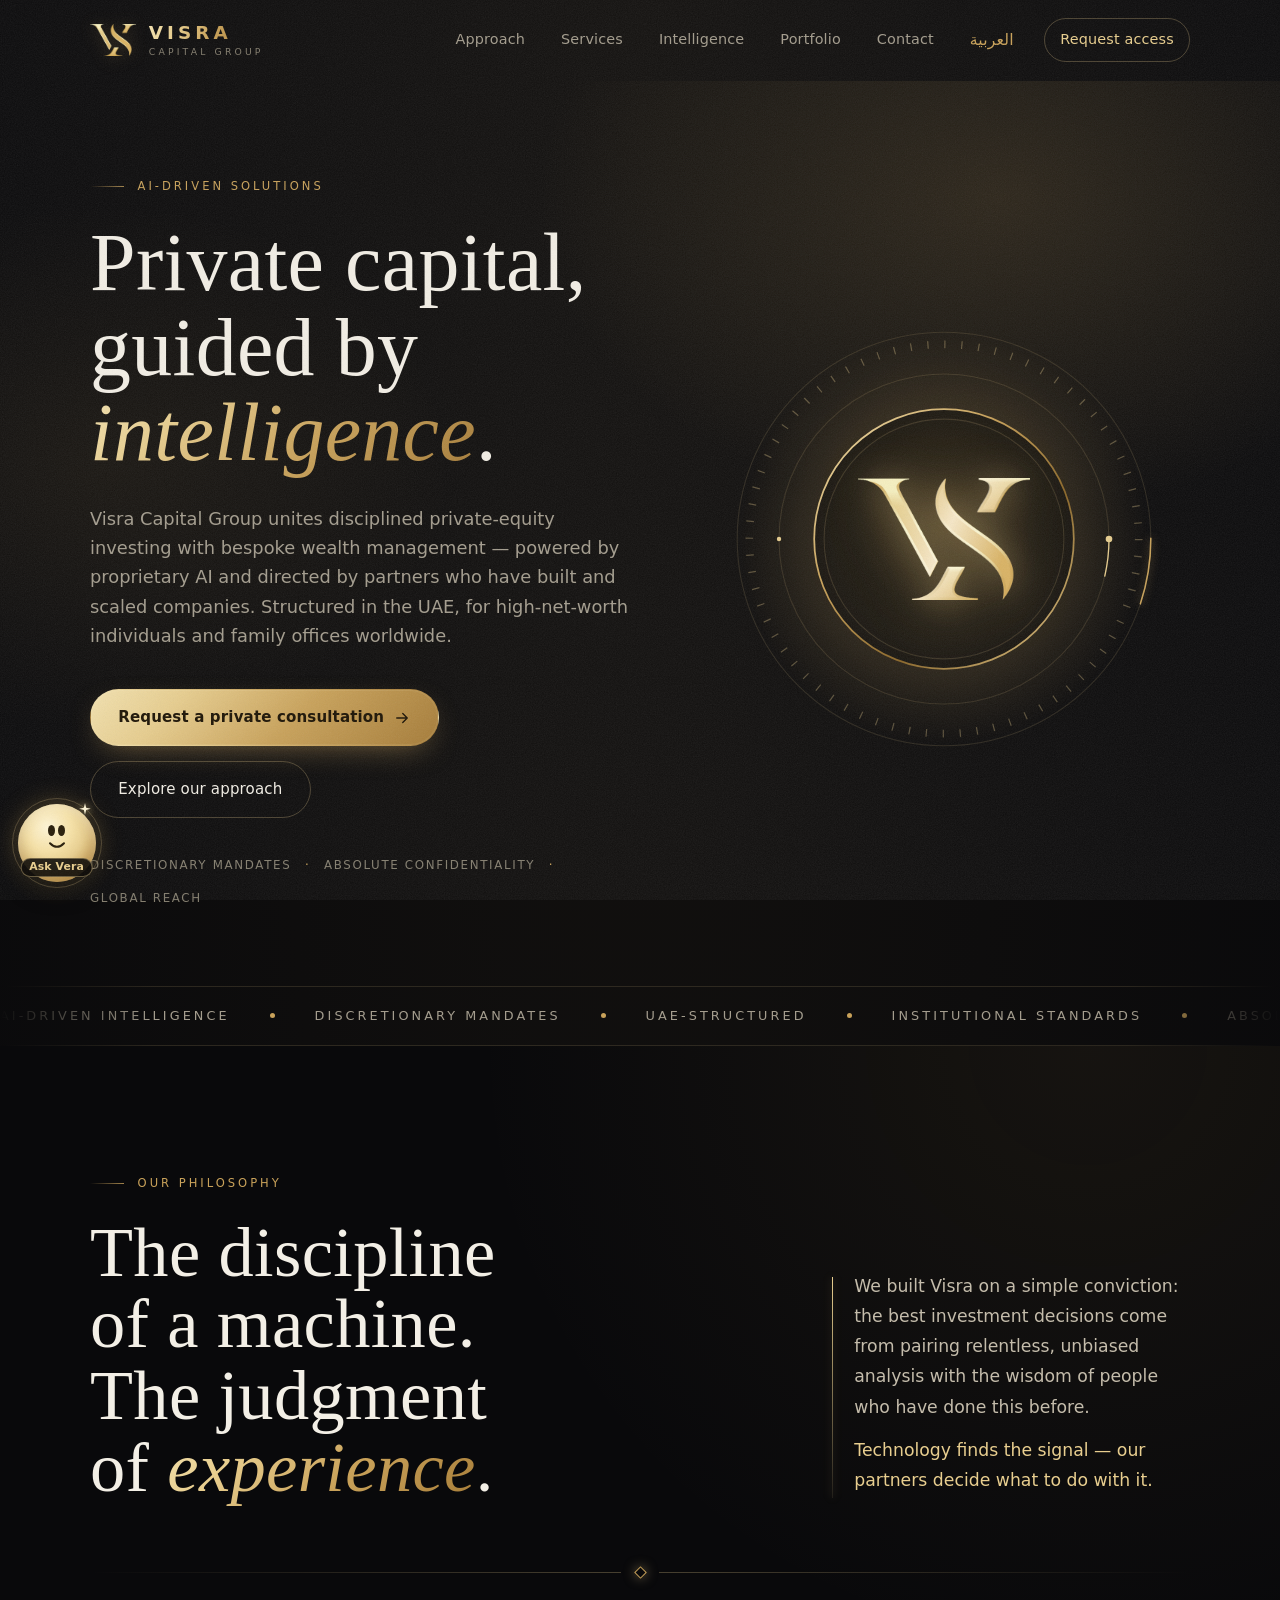
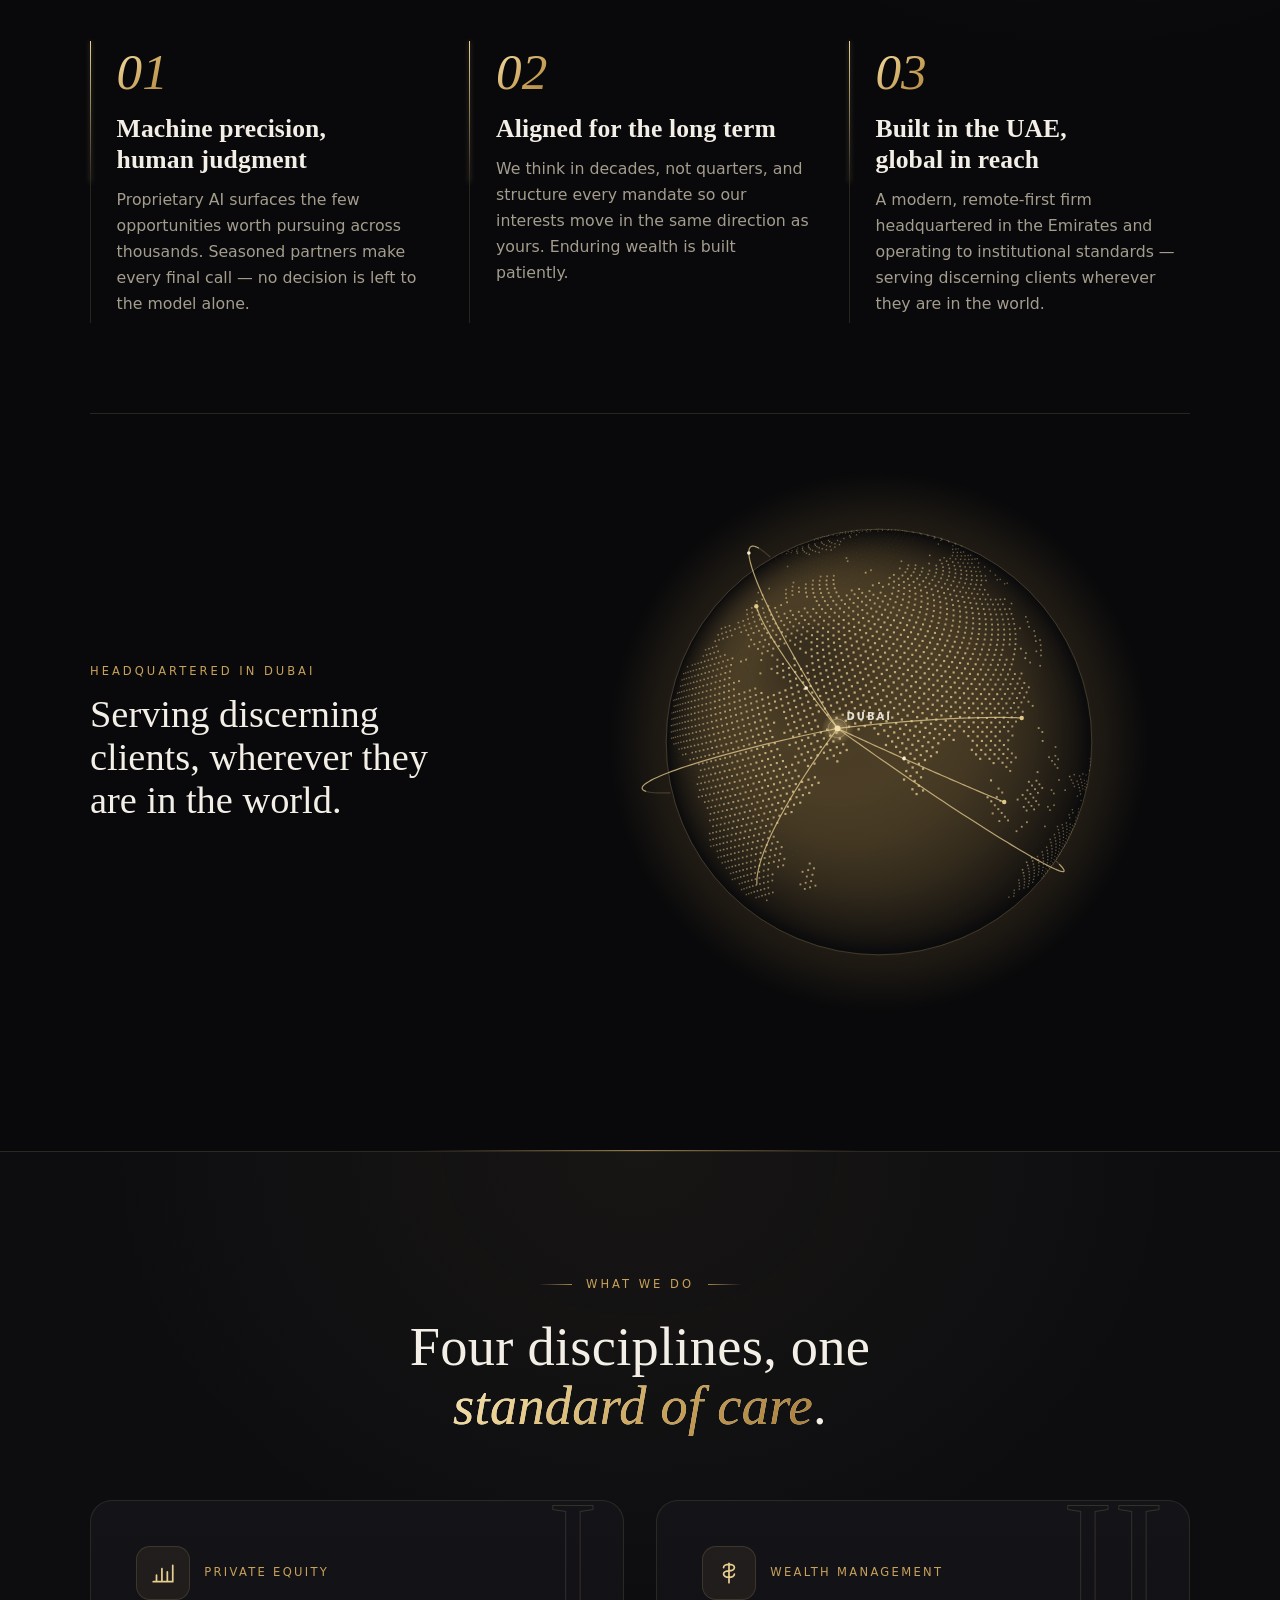
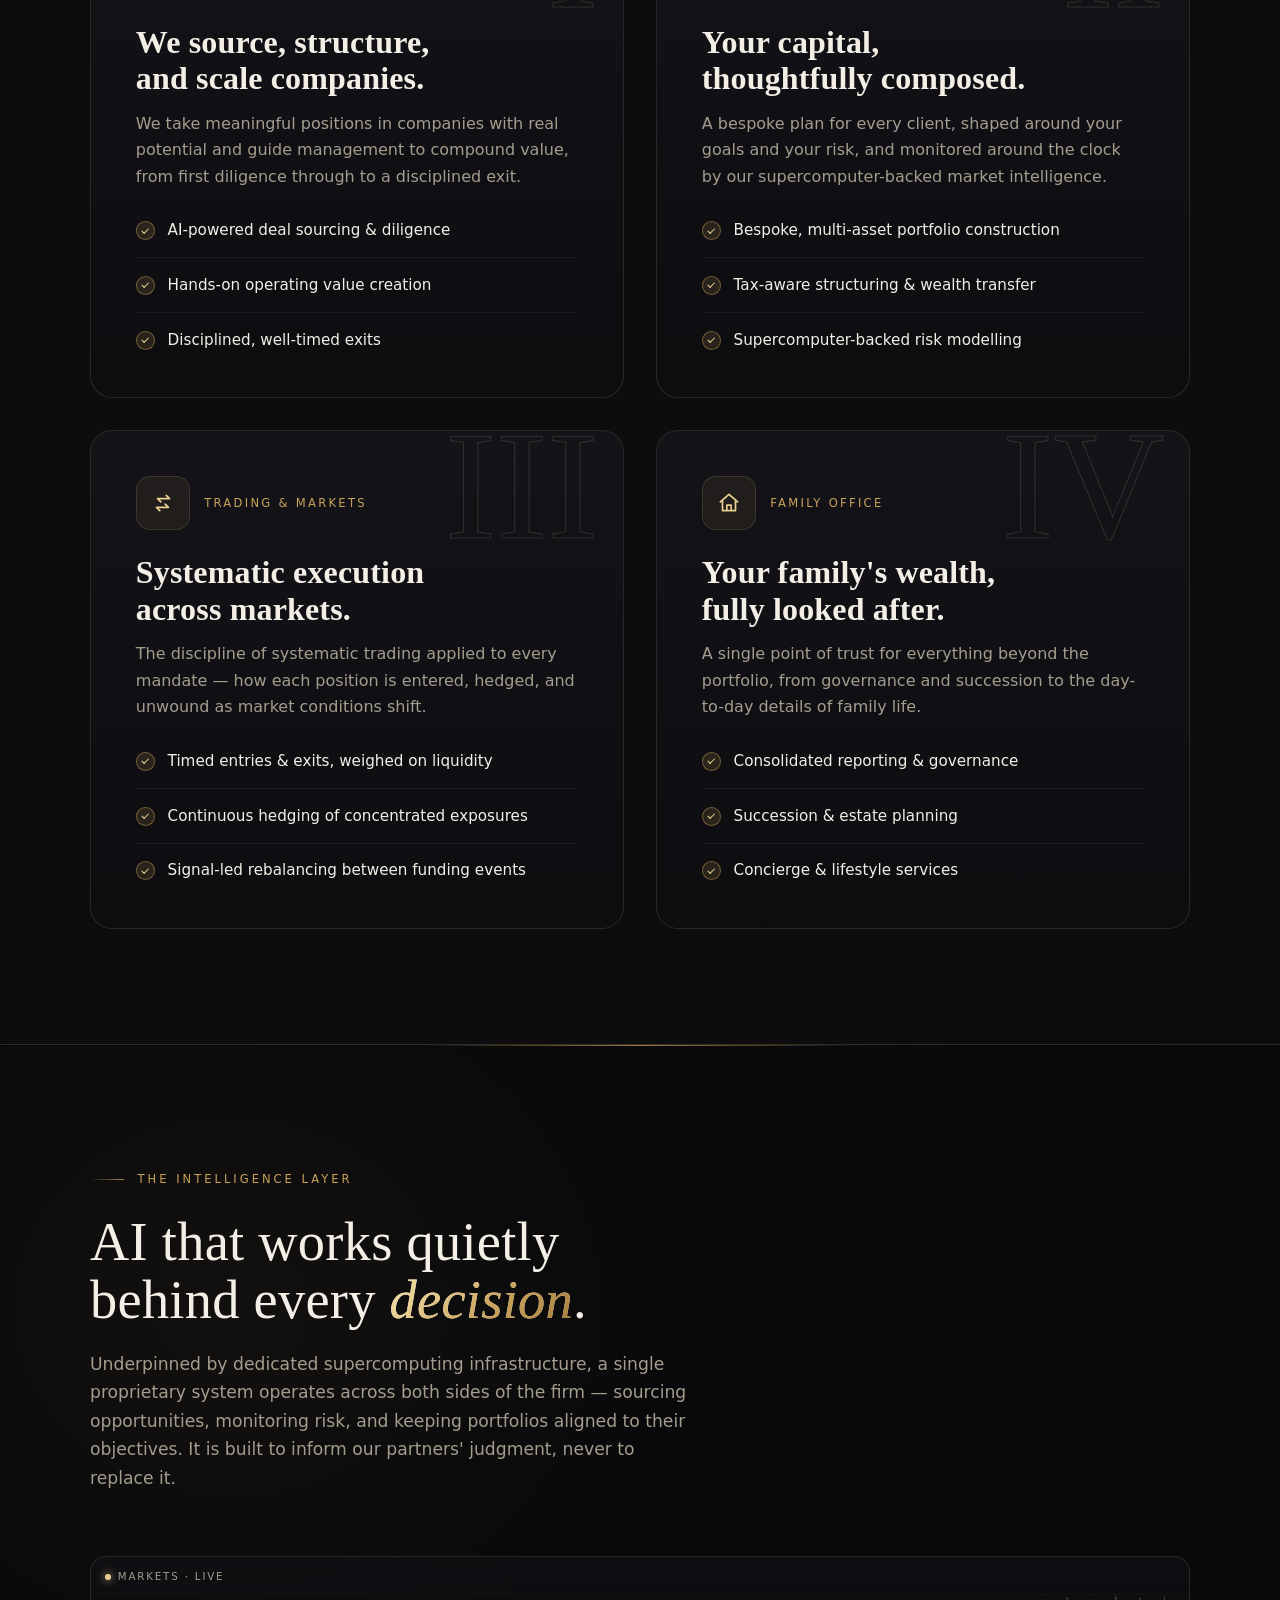
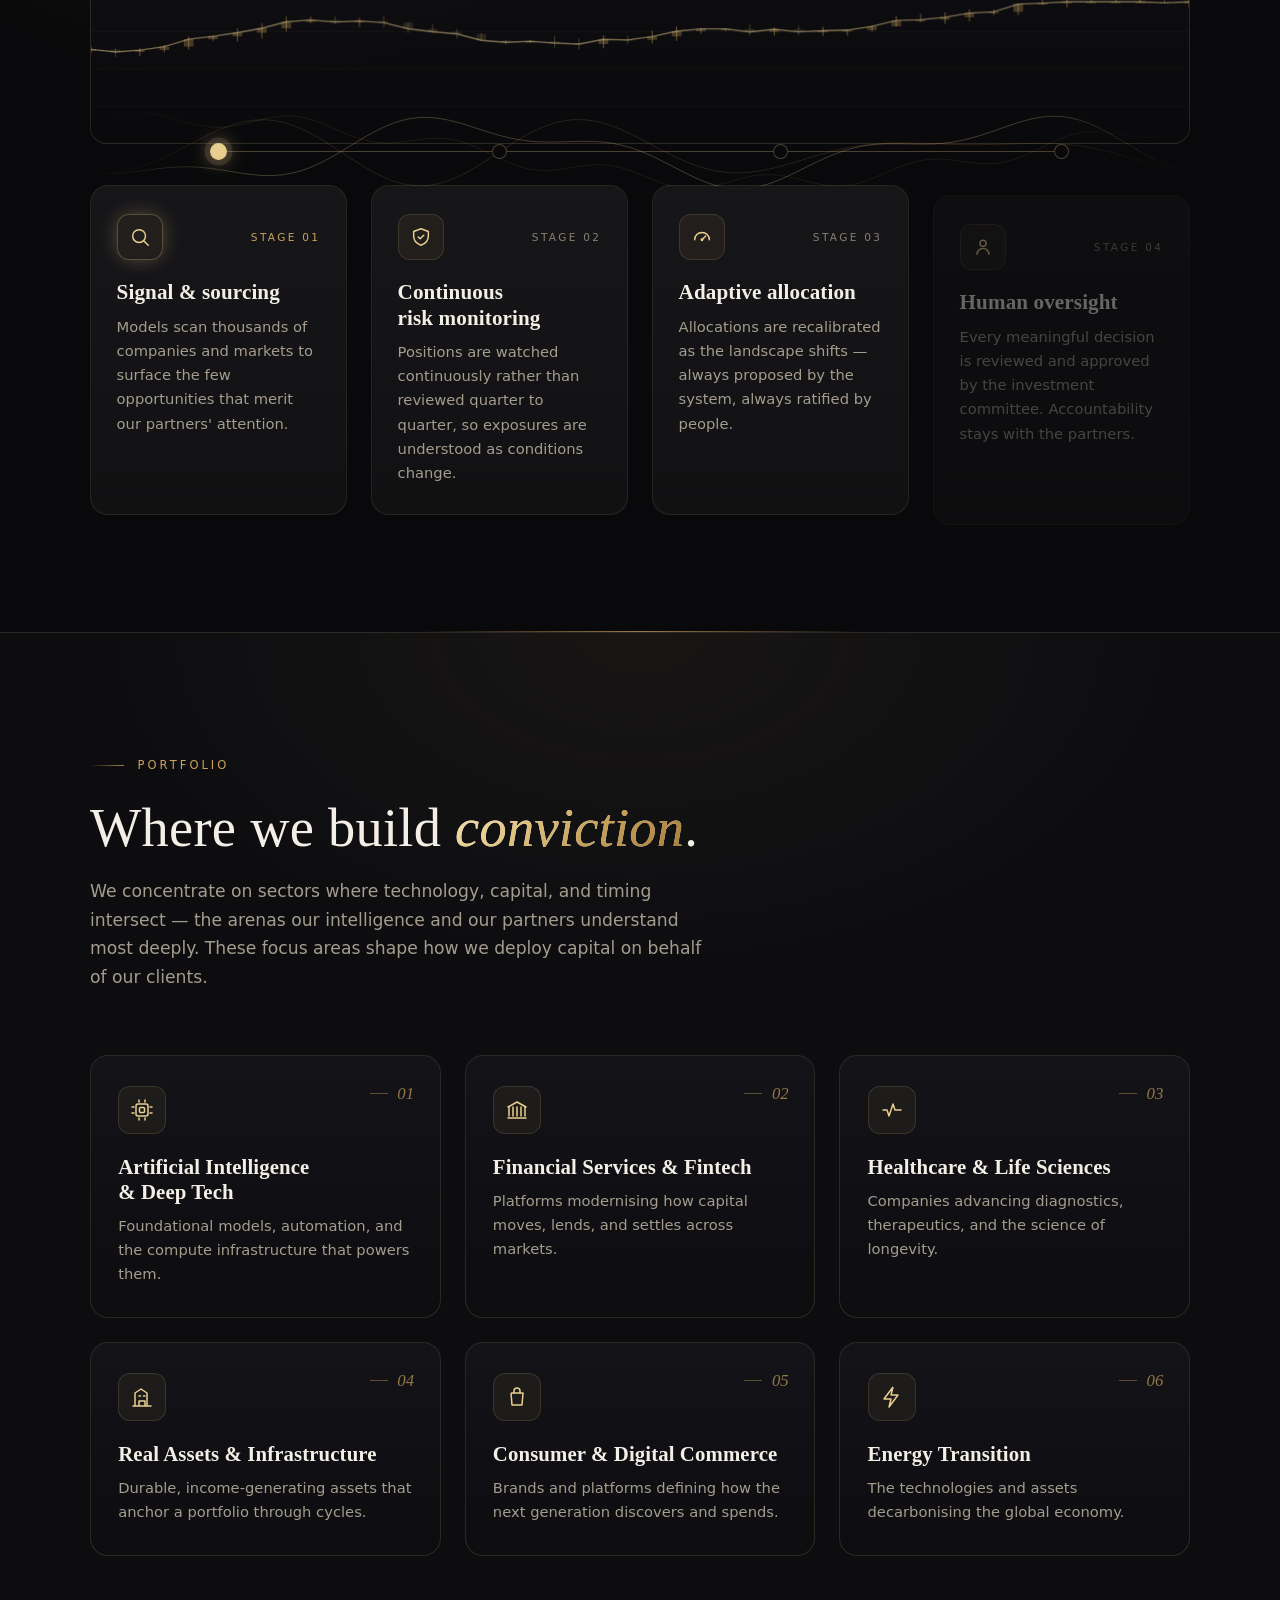
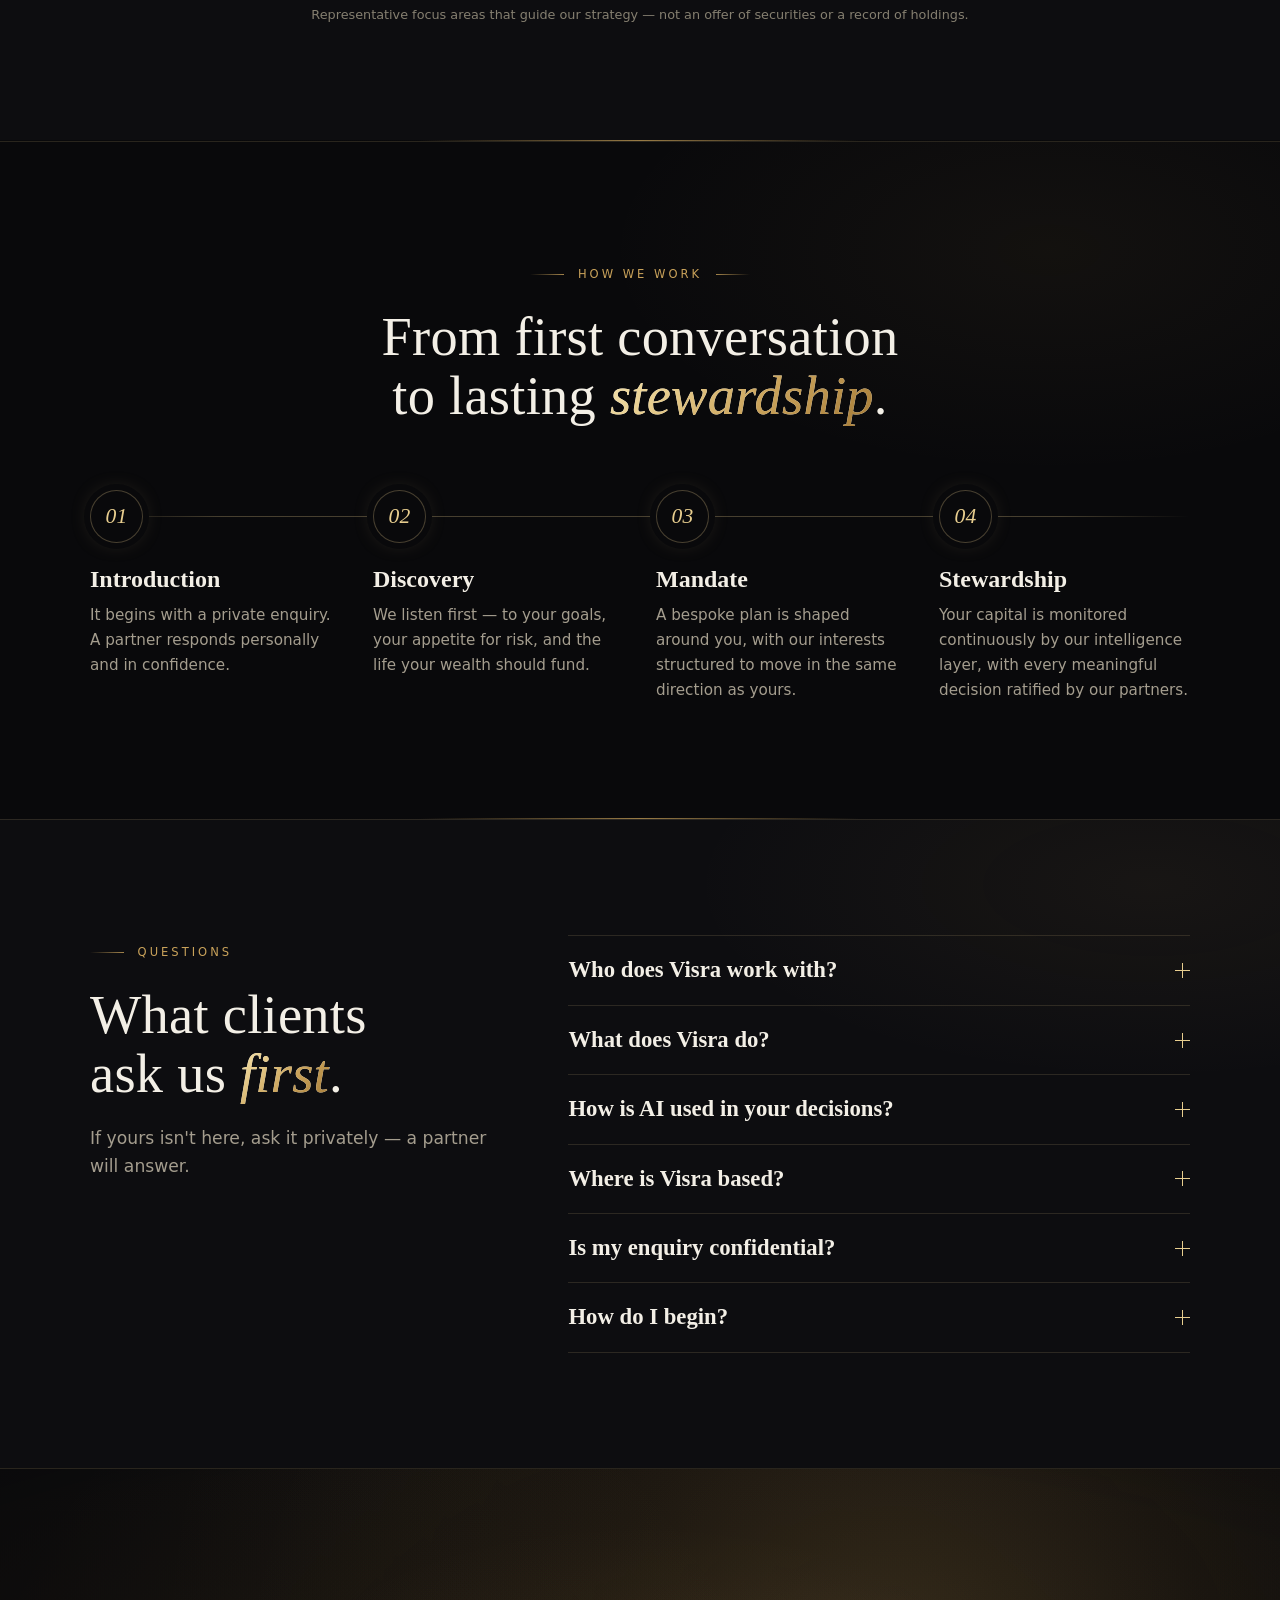
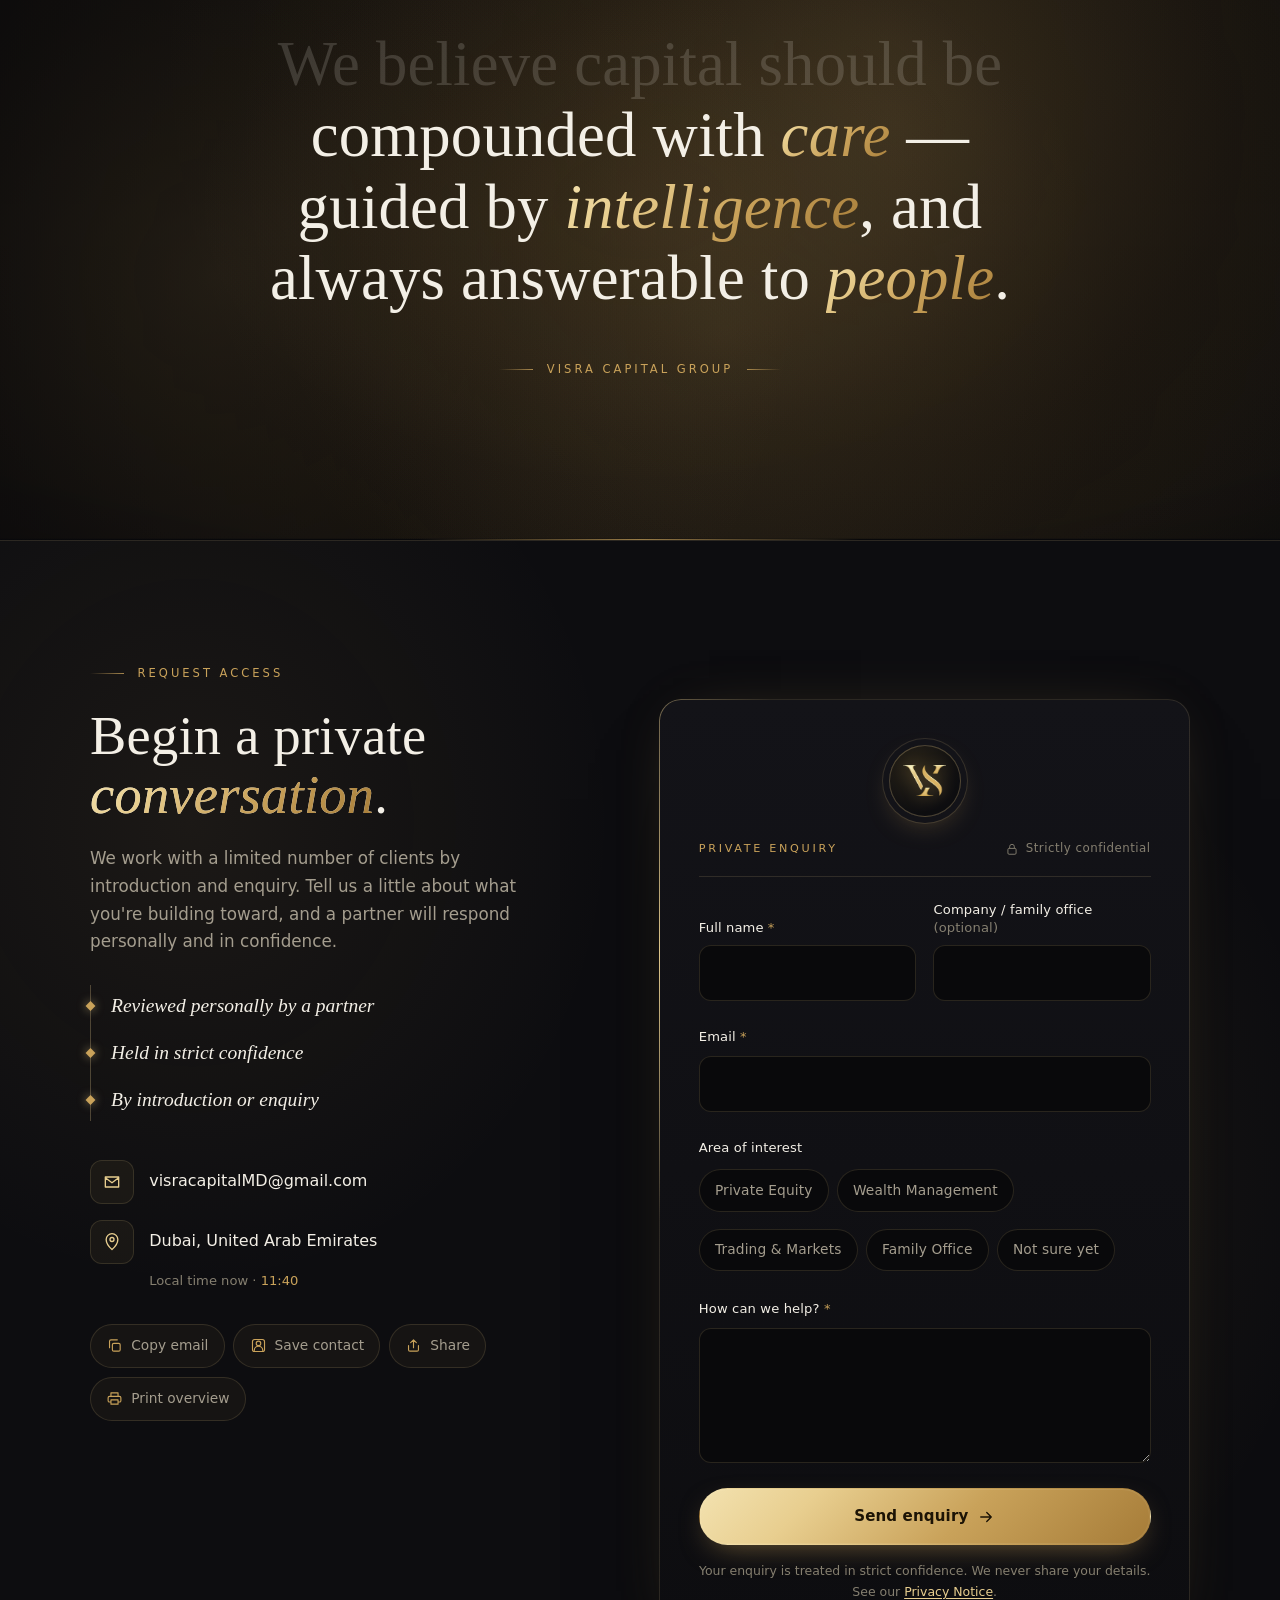
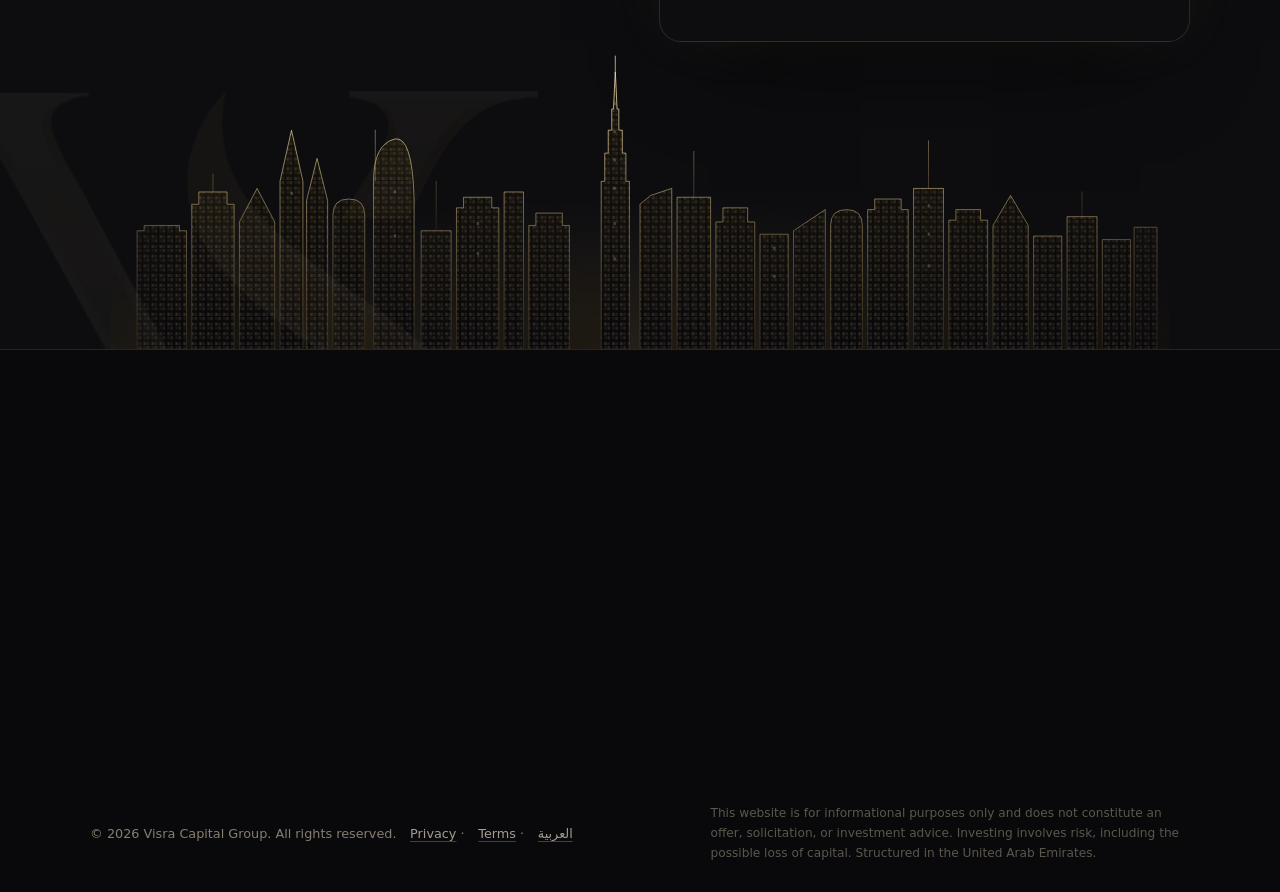
==== commit 5ba6defa: "Intelligence: add a decorative live-markets chart strip (for looks, not data) A contained chart pane" ====
--- a/index.html
+++ b/index.html
@@ -49,7 +49,7 @@
   <link rel="preconnect" href="https://fonts.gstatic.com" crossorigin />
   <link href="https://fonts.googleapis.com/css2?family=Cormorant+Garamond:ital,wght@0,400;0,500;0,600;1,400;1,500&family=Inter:wght@400;500;600&display=swap" rel="stylesheet" />
 
-  <link rel="stylesheet" href="styles.css?v=202611191414" />
+  <link rel="stylesheet" href="styles.css?v=202611191427" />
   <link rel="icon" type="image/png" sizes="32x32" href="assets/favicon-32.png" />
   <link rel="icon" type="image/png" sizes="192x192" href="assets/icon-192.png" />
   <link rel="apple-touch-icon" href="assets/apple-touch-icon.png" />
@@ -361,6 +361,12 @@
             Underpinned by dedicated supercomputing infrastructure, a single proprietary system operates across both sides of the firm — sourcing opportunities, monitoring risk, and keeping portfolios aligned to their objectives. It is built to inform our partners' judgment, never to replace it.
           </p>
         </header>
+
+        <!-- Decorative markets motif (for looks only — abstract, not real data) -->
+        <div class="market" aria-hidden="true">
+          <canvas class="chart"></canvas>
+          <span class="market__tag">Markets · live</span>
+        </div>
 
         <div class="pipeline">
           <svg class="pipeline__wave" viewBox="0 0 1200 240" preserveAspectRatio="none" aria-hidden="true">
@@ -841,6 +847,6 @@
   </div>
 
 
-  <script src="script.js?v=202611191414"></script>
+  <script src="script.js?v=202611191427"></script>
 </body>
 </html>
--- a/styles.css
+++ b/styles.css
@@ -911,6 +911,31 @@
    INTELLIGENCE LAYER
    ========================================================= */
 .intel { padding-block: clamp(4.5rem, 9vw, 7.5rem); background: radial-gradient(58% 55% at 18% 22%, rgba(201, 162, 90, 0.05), transparent 60%), var(--bg); overflow: hidden; }
+
+/* decorative markets chart strip (abstract, for looks) */
+.market {
+  position: relative; overflow: hidden;
+  height: clamp(132px, 19vw, 188px);
+  margin: clamp(1.75rem, 3.5vw, 2.75rem) 0 0;
+  border-radius: 16px;
+  border: 1px solid var(--line);
+  background: linear-gradient(180deg, rgba(19, 19, 24, 0.5), rgba(11, 11, 14, 0.5));
+}
+.market .chart { position: absolute; inset: 0; width: 100%; height: 100%; }
+.market__tag {
+  position: absolute; top: 0.7rem; left: 0.9rem; z-index: 1;
+  display: inline-flex; align-items: center; gap: 0.4rem;
+  font-size: 0.64rem; font-weight: 500; letter-spacing: 0.18em; text-transform: uppercase;
+  color: var(--muted); font-family: var(--font-body);
+}
+.market__tag::before {
+  content: ""; width: 6px; height: 6px; border-radius: 50%;
+  background: var(--gold-lt); box-shadow: 0 0 8px var(--gold-lt);
+  animation: market-blink 2.4s ease-in-out infinite;
+}
+@keyframes market-blink { 0%, 100% { opacity: 1; } 50% { opacity: 0.3; } }
+[dir="rtl"] .market__tag { left: auto; right: 0.9rem; }
+@media (prefers-reduced-motion: reduce) { .market__tag::before { animation: none; } }
 
 /* Signal → Risk → Allocation → Oversight, lit in sequence as you scroll.
    JS measures the nodes, sizes the rail between the first and last, and
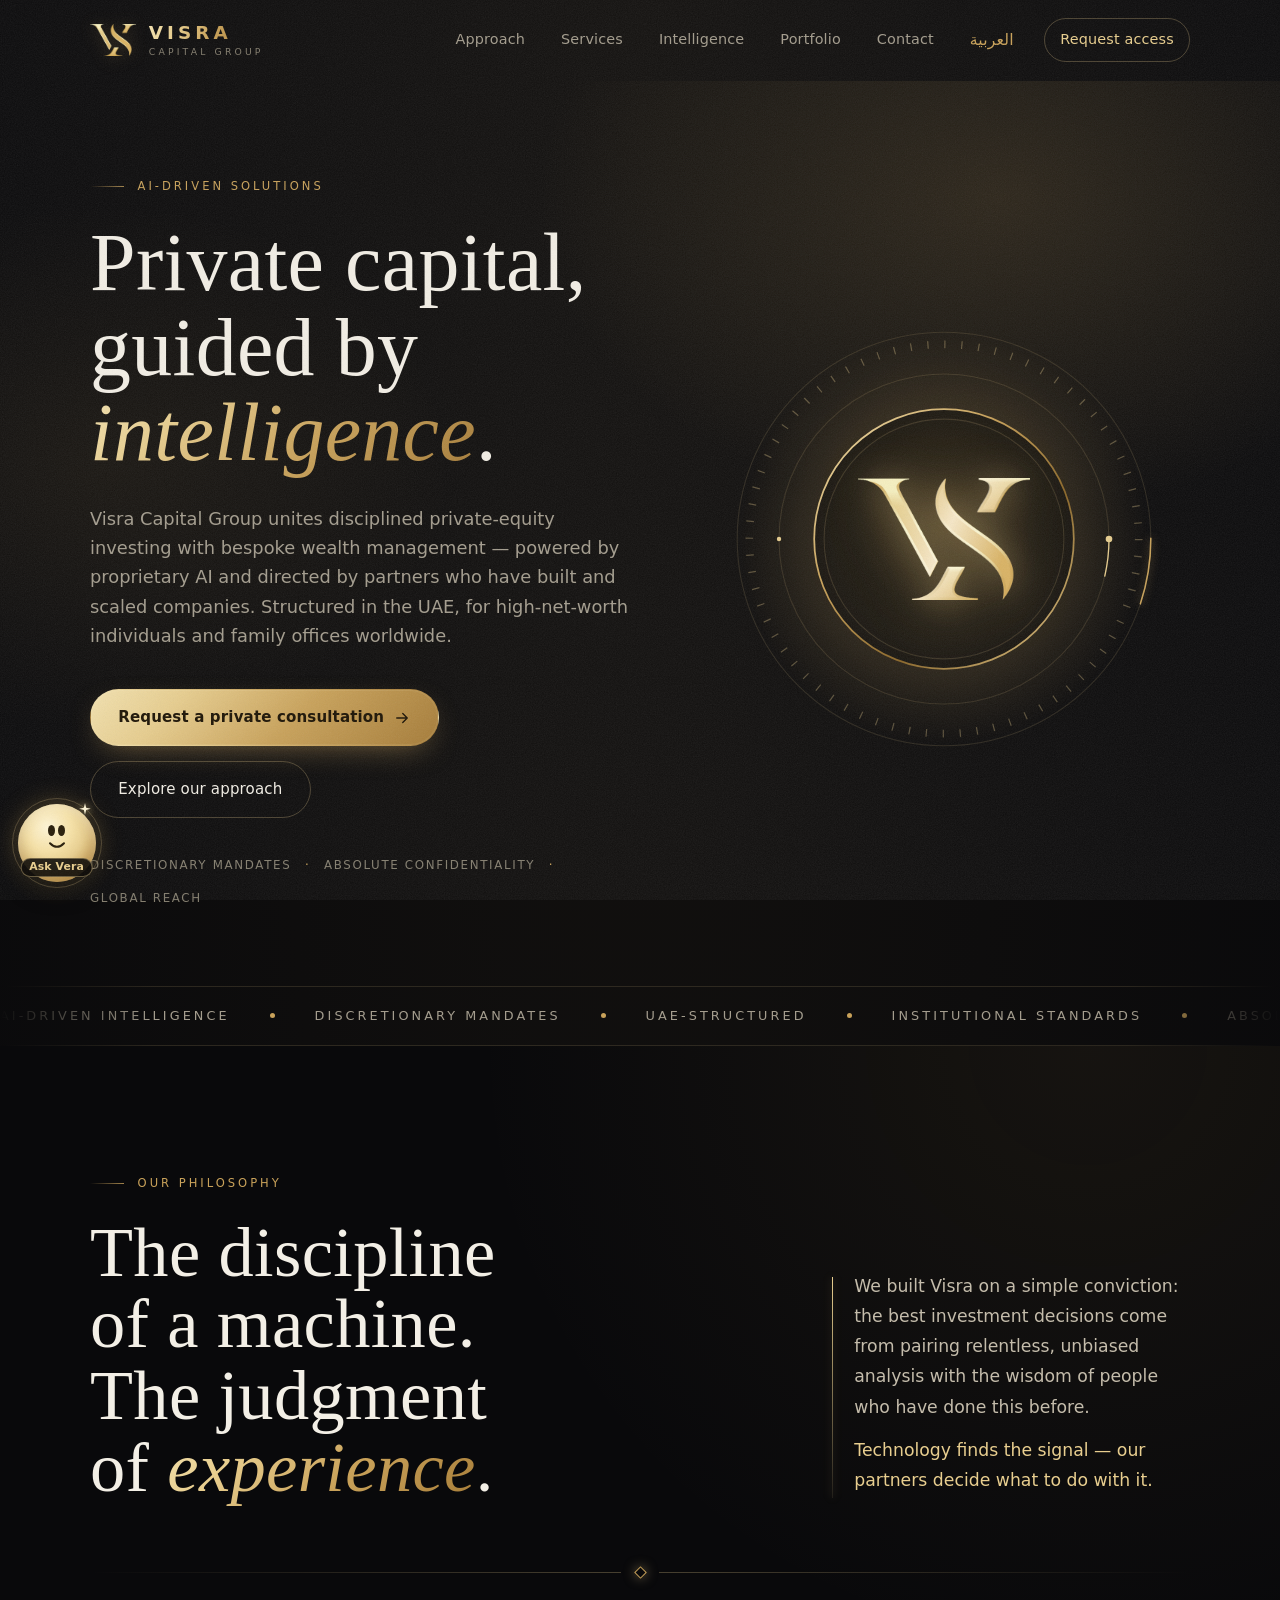
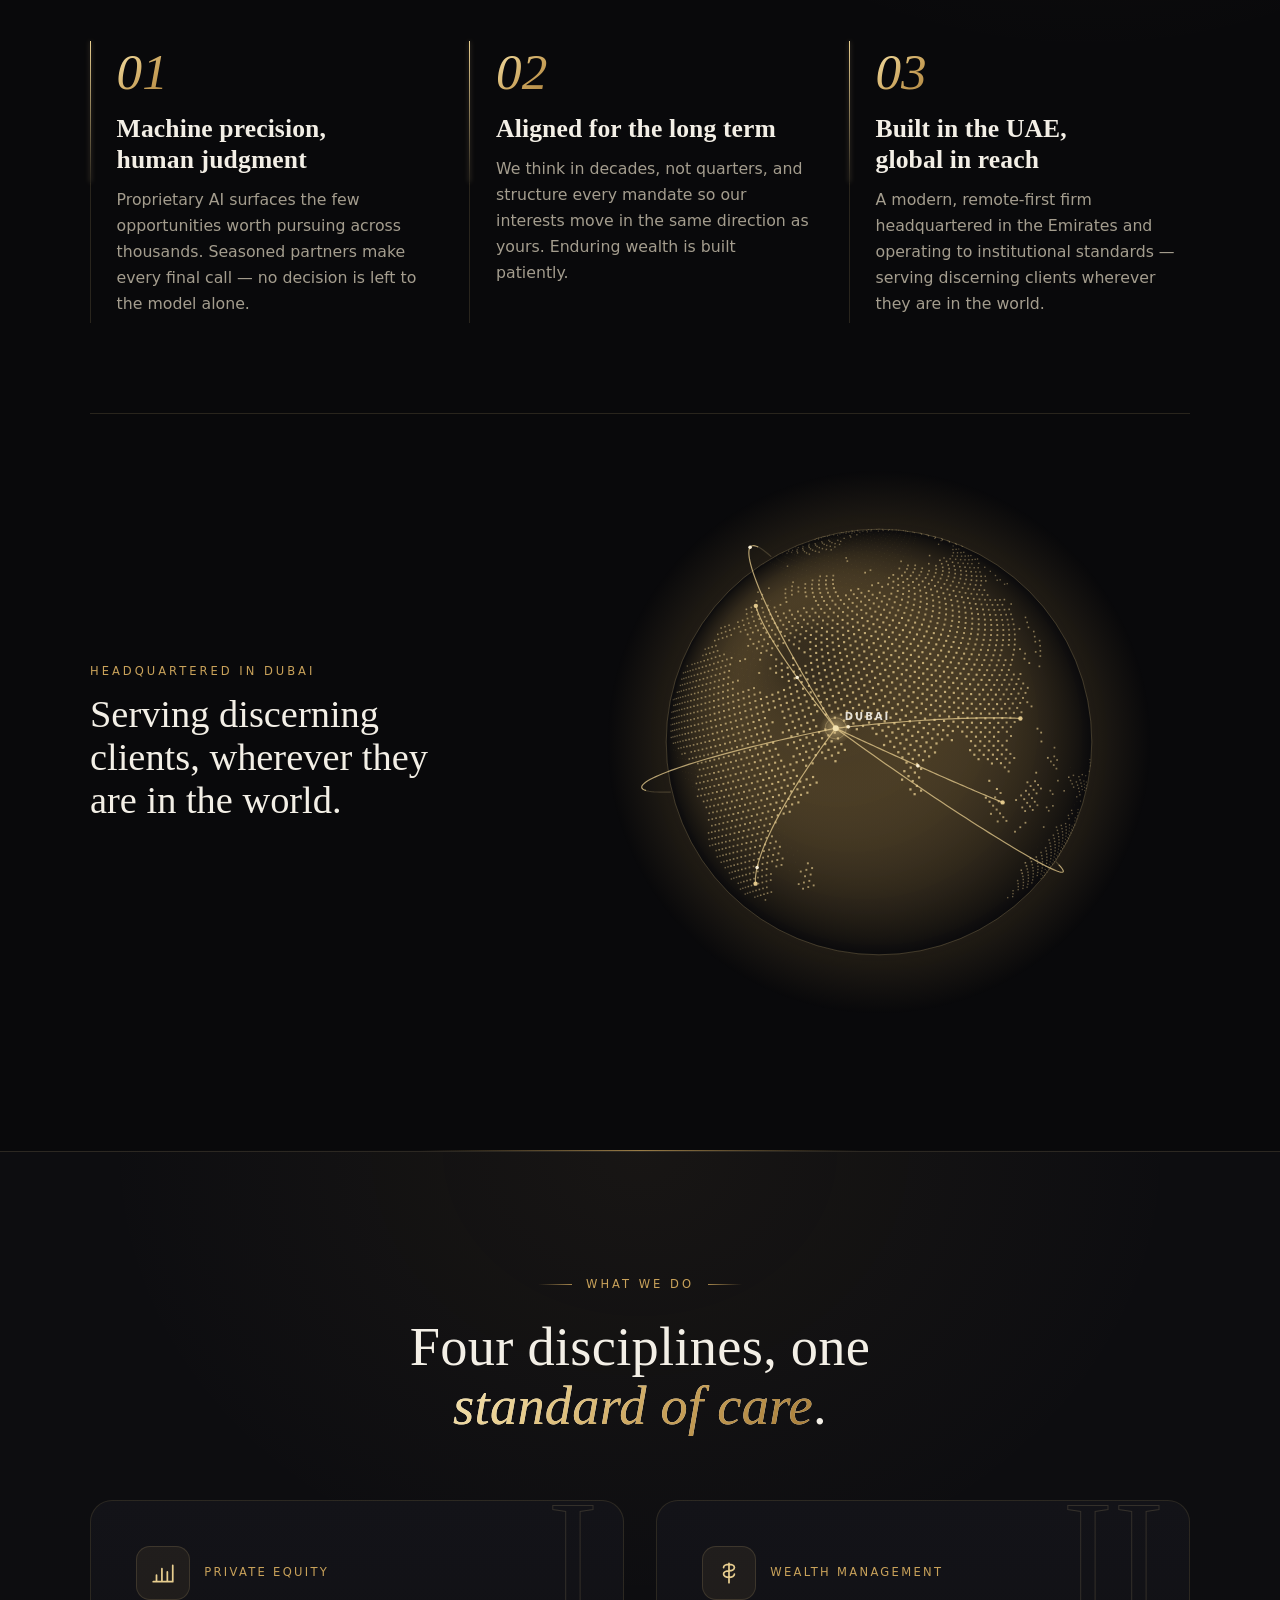
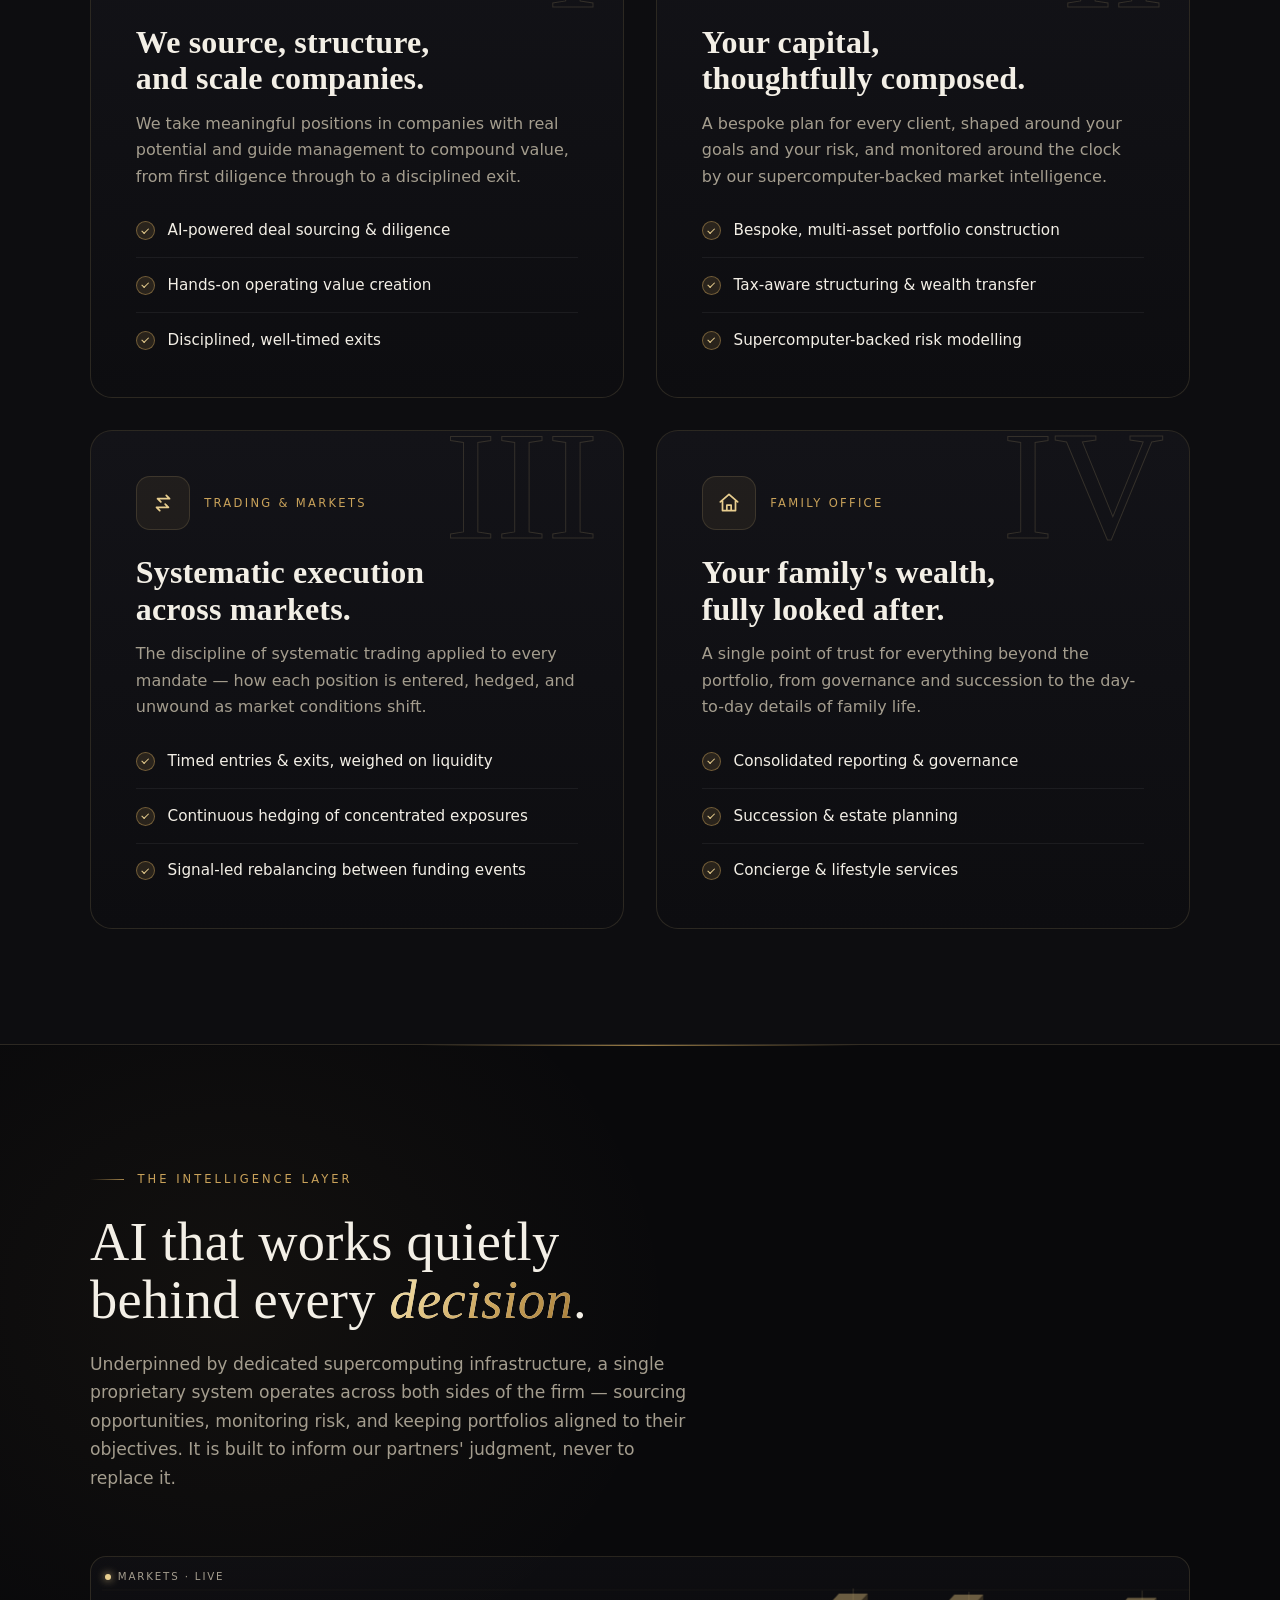
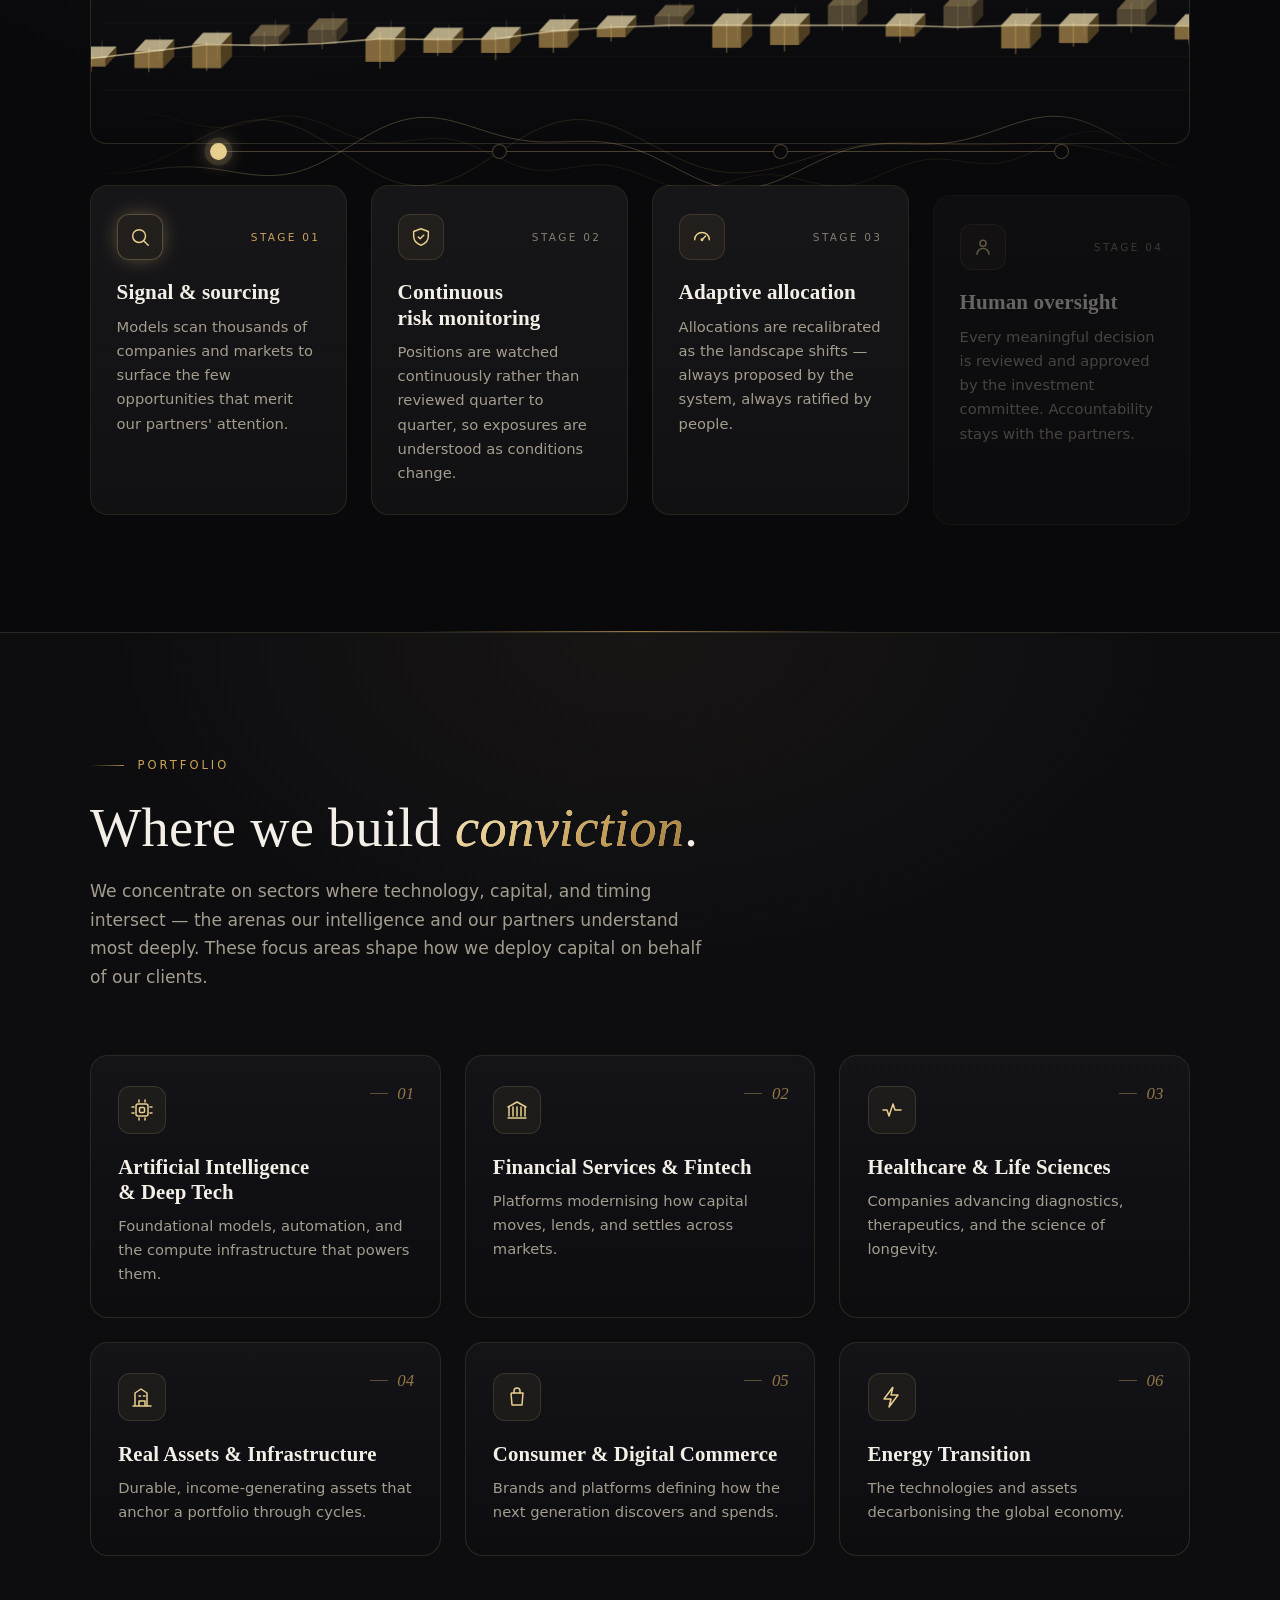
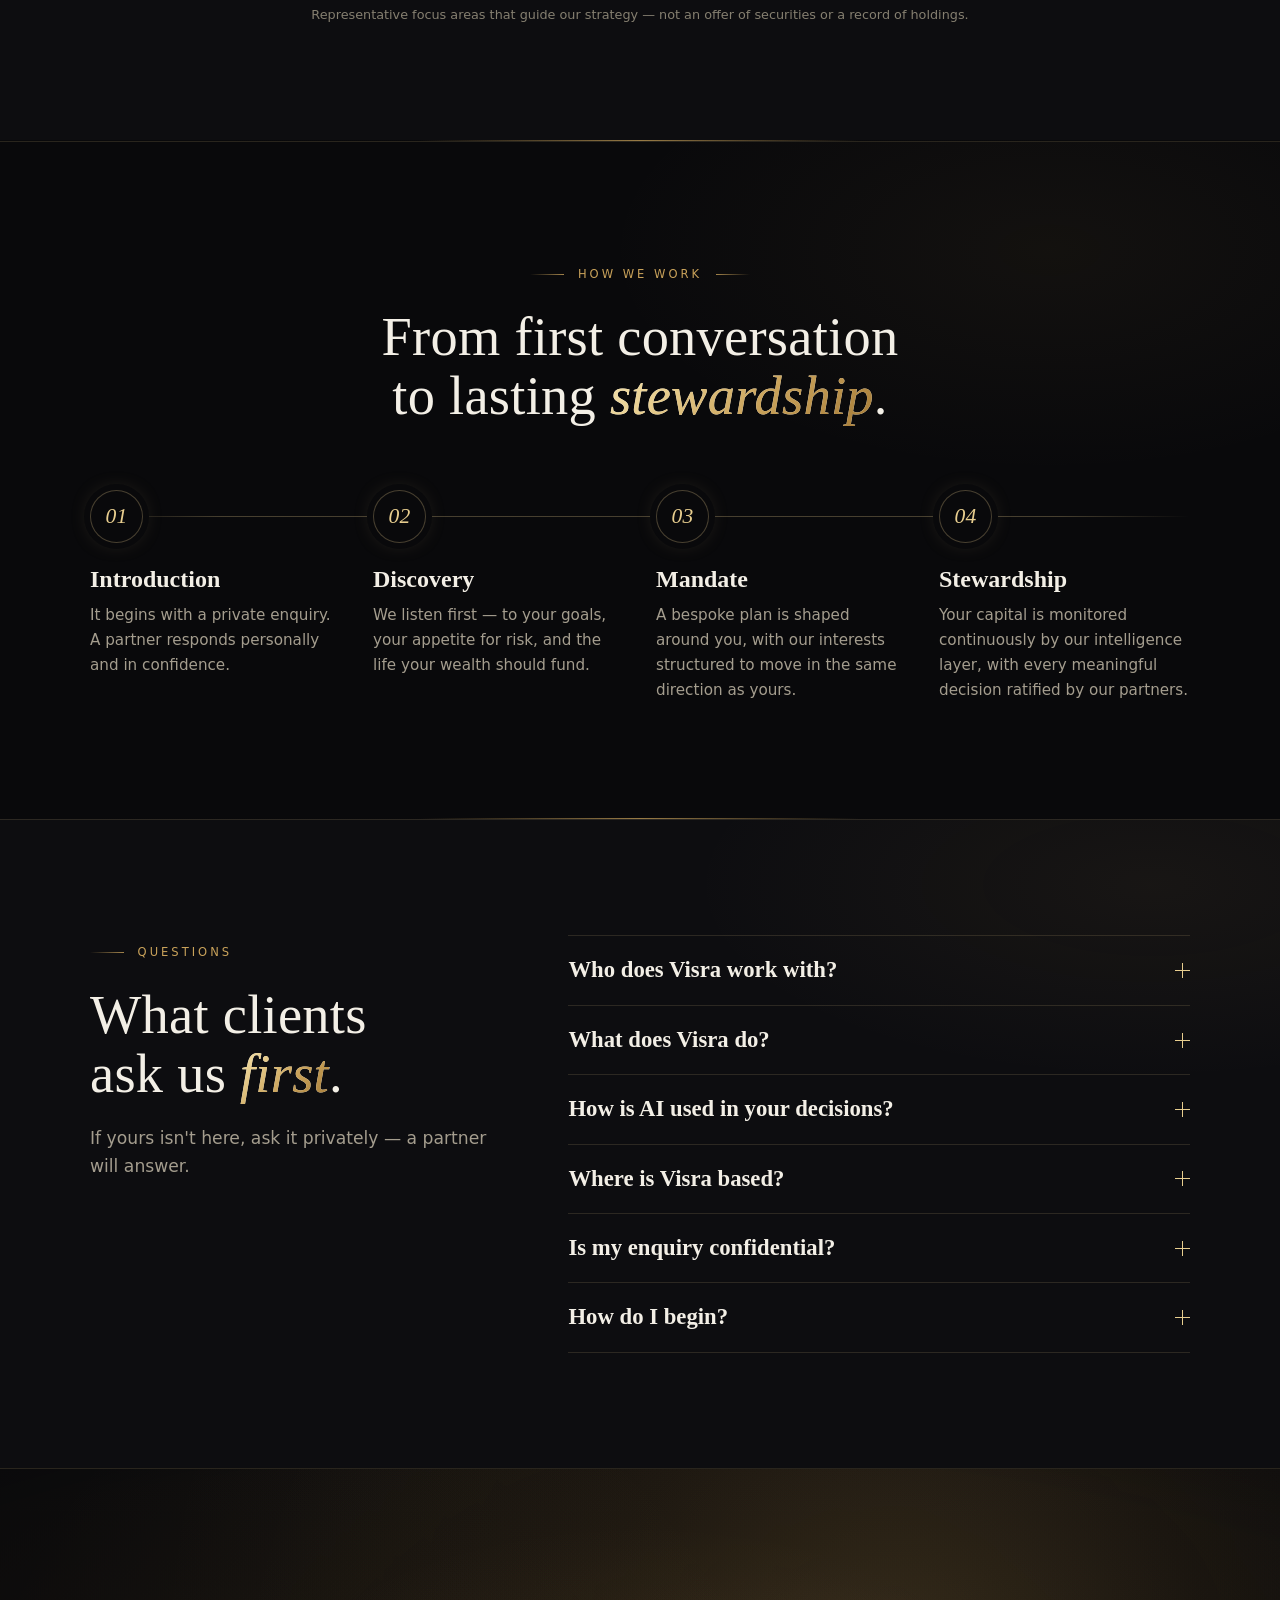
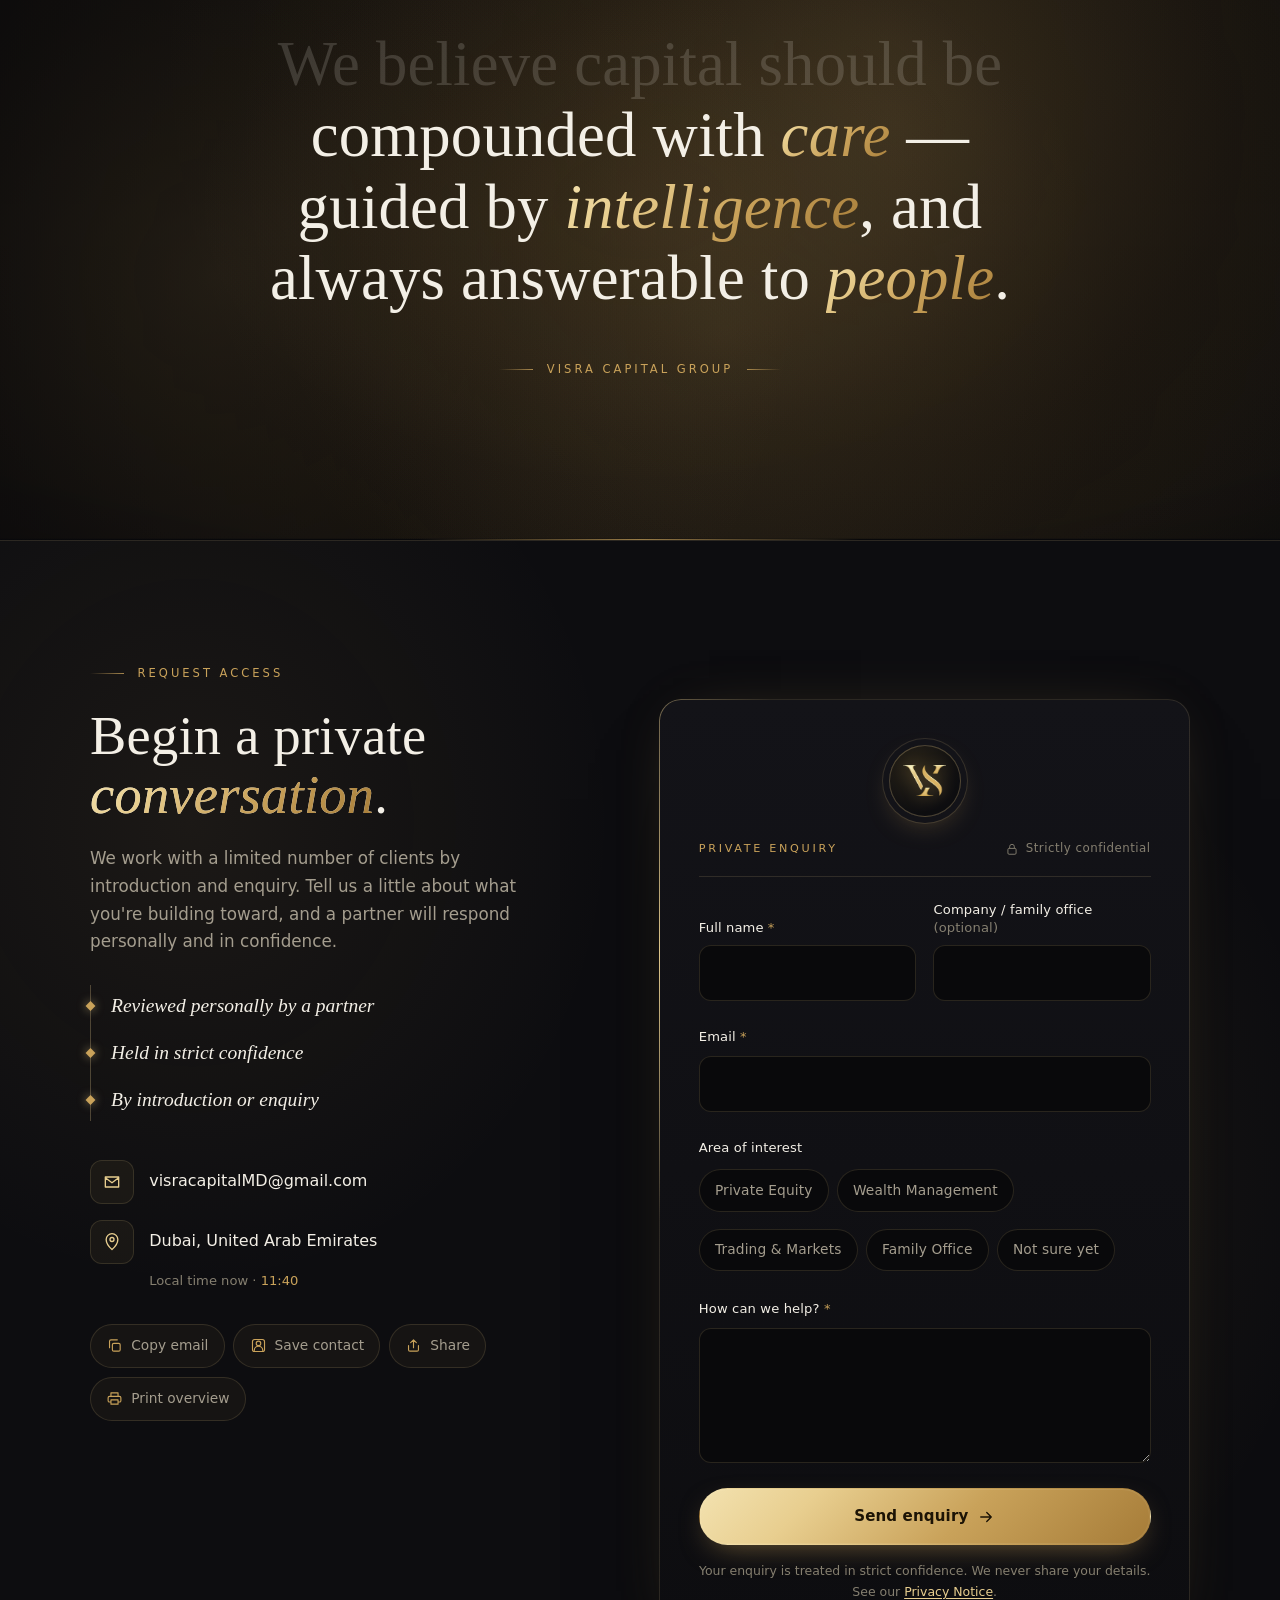
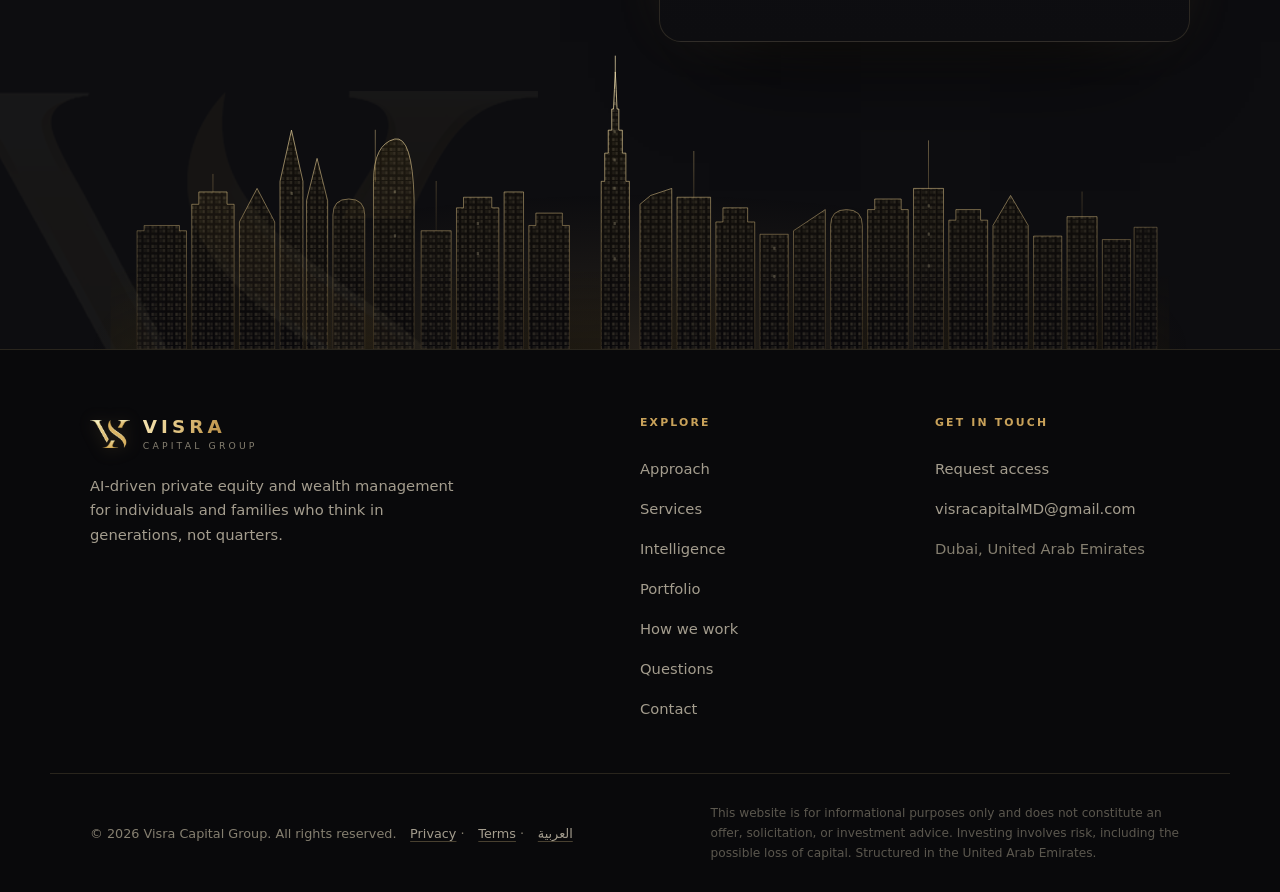
==== commit 30038a1d: "Markets chart: render the candlesticks in 3D Each candle is now an extruded gold block with a lit to" ====
--- a/index.html
+++ b/index.html
@@ -49,7 +49,7 @@
   <link rel="preconnect" href="https://fonts.gstatic.com" crossorigin />
   <link href="https://fonts.googleapis.com/css2?family=Cormorant+Garamond:ital,wght@0,400;0,500;0,600;1,400;1,500&family=Inter:wght@400;500;600&display=swap" rel="stylesheet" />
 
-  <link rel="stylesheet" href="styles.css?v=202611191427" />
+  <link rel="stylesheet" href="styles.css?v=202611191432" />
   <link rel="icon" type="image/png" sizes="32x32" href="assets/favicon-32.png" />
   <link rel="icon" type="image/png" sizes="192x192" href="assets/icon-192.png" />
   <link rel="apple-touch-icon" href="assets/apple-touch-icon.png" />
@@ -847,6 +847,6 @@
   </div>
 
 
-  <script src="script.js?v=202611191427"></script>
+  <script src="script.js?v=202611191432"></script>
 </body>
 </html>
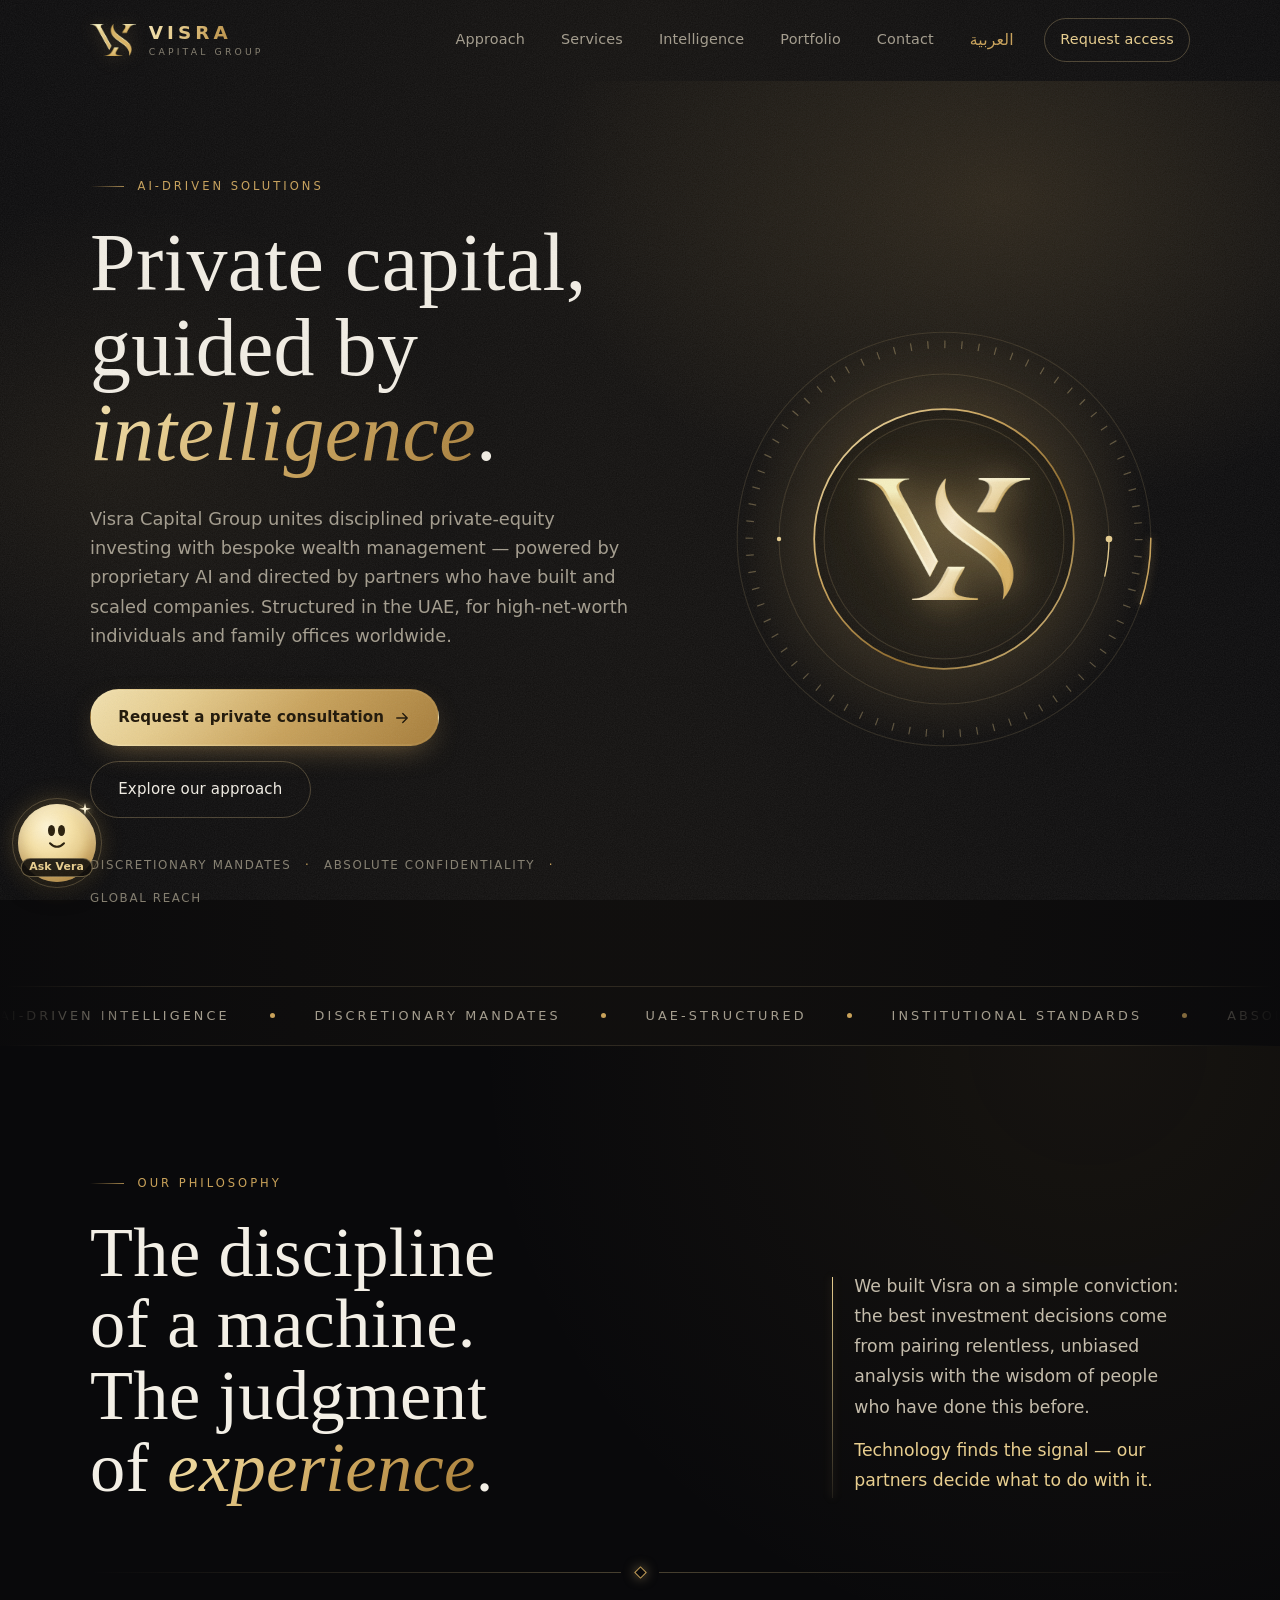
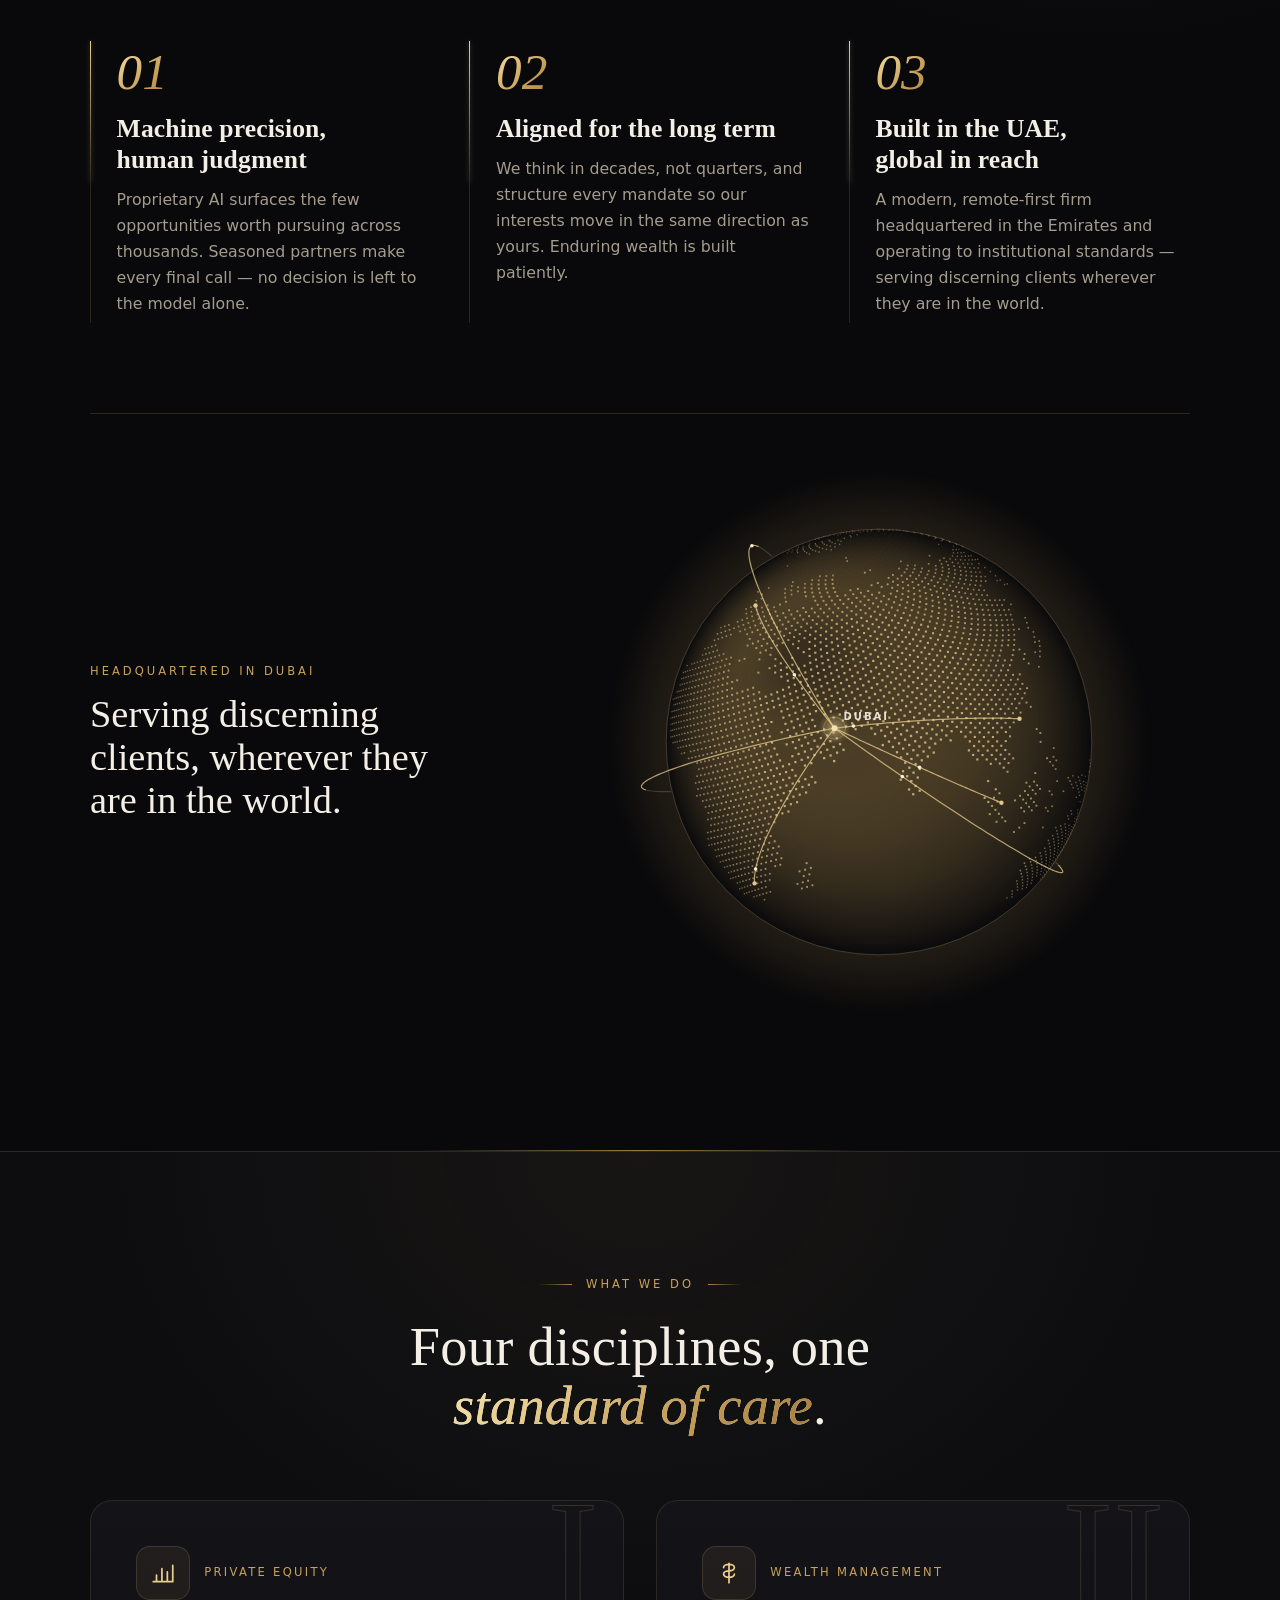
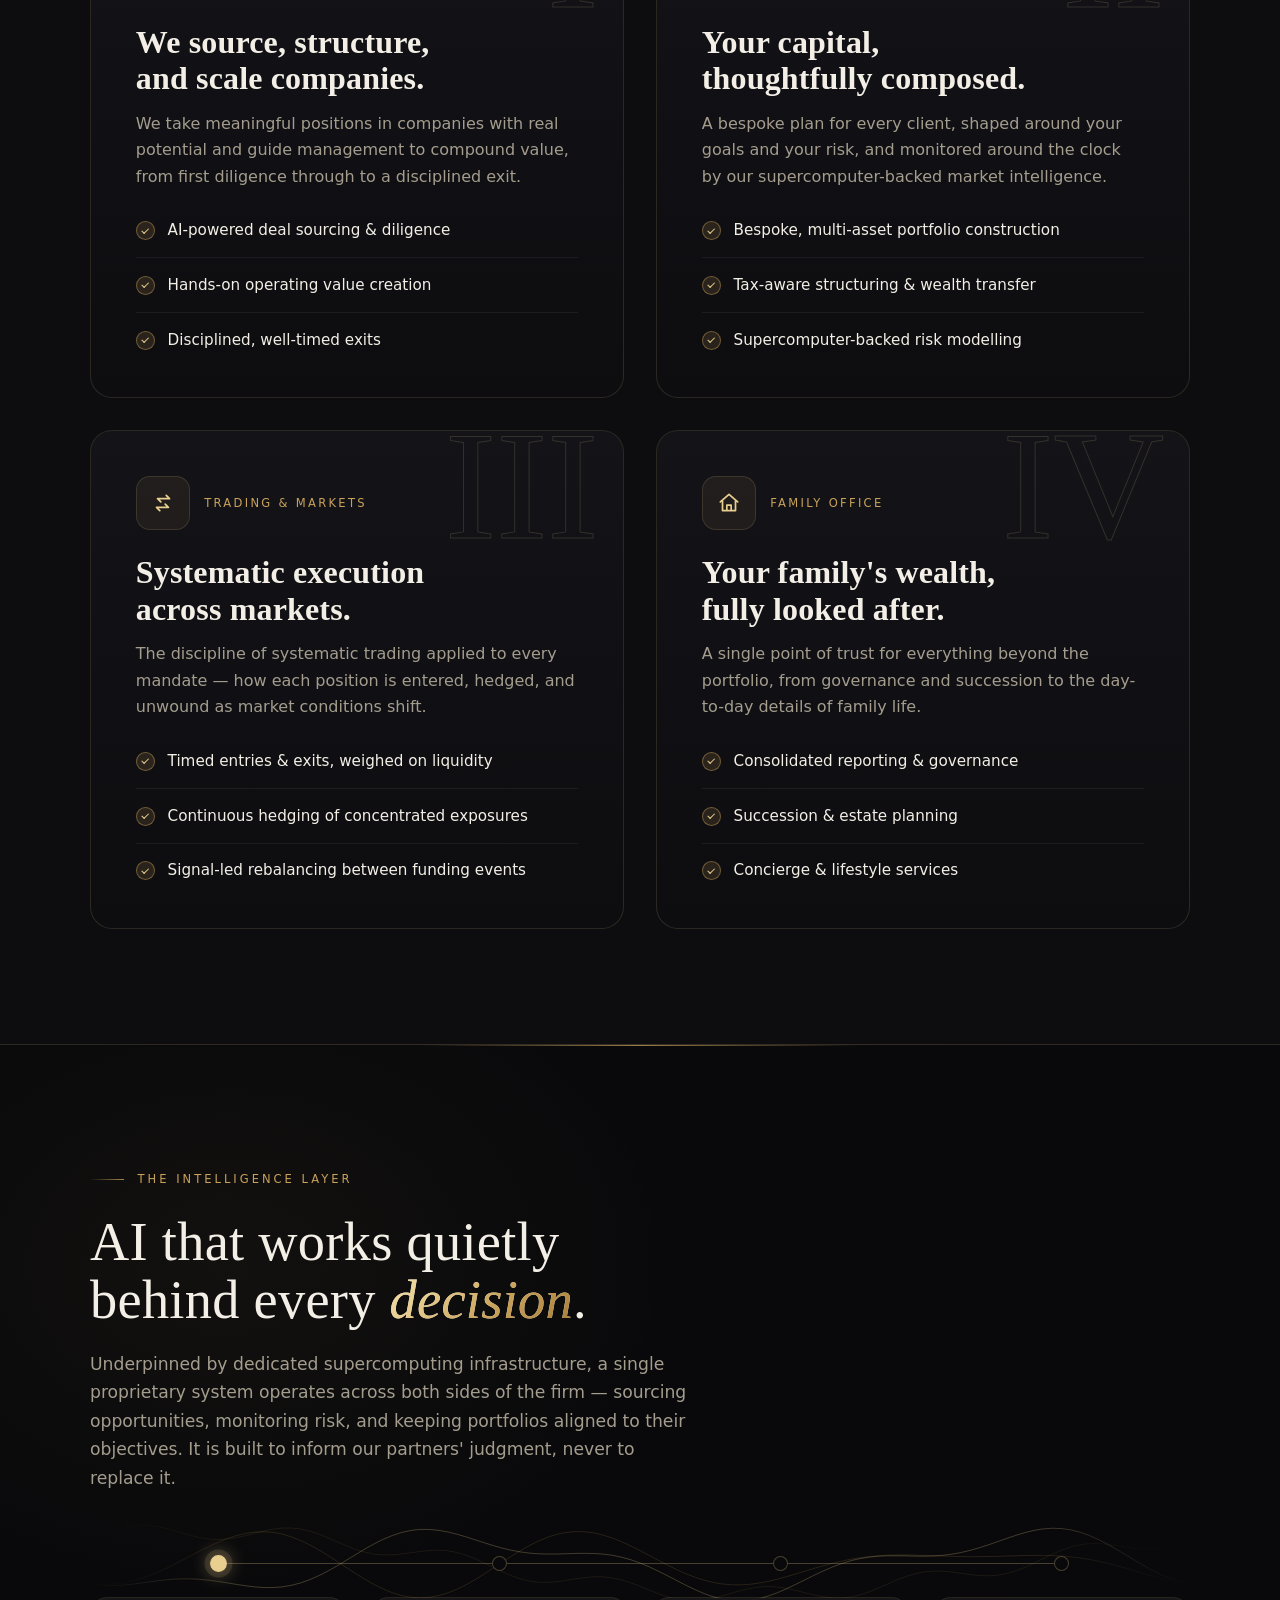
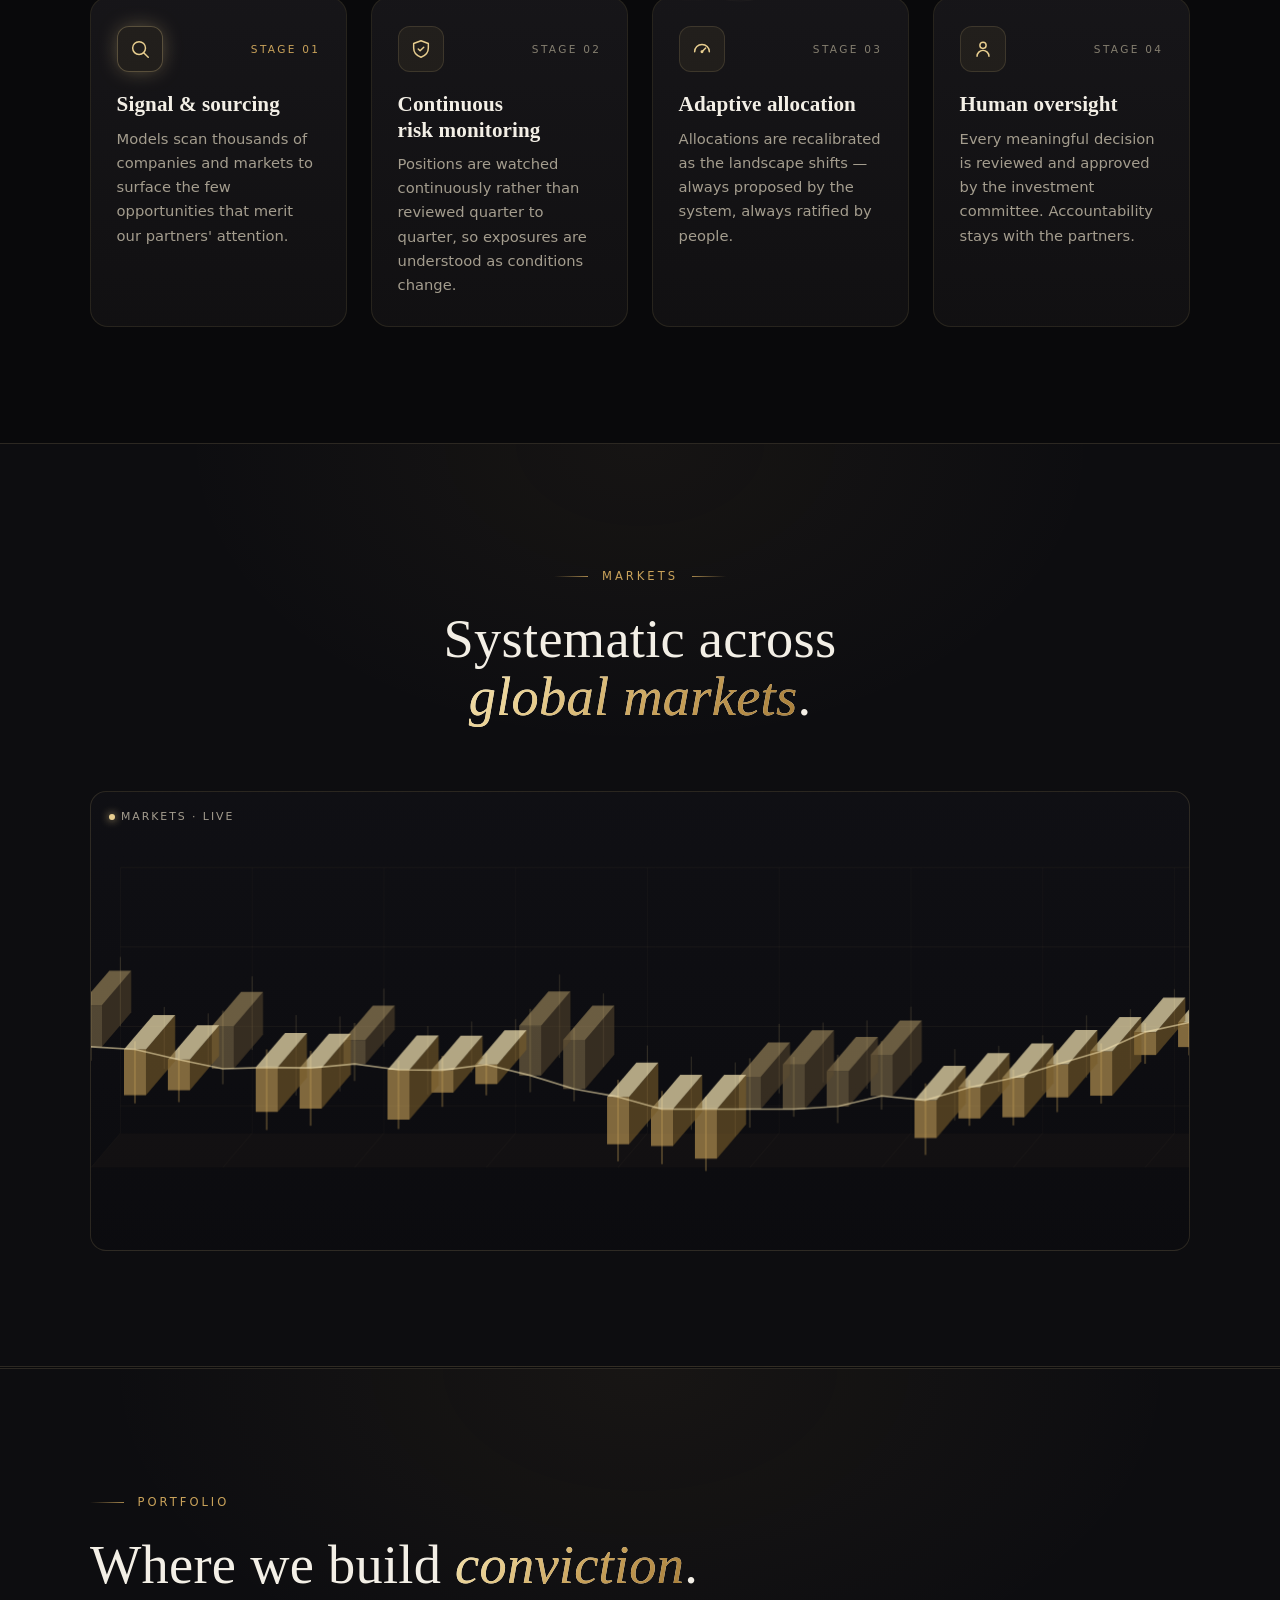
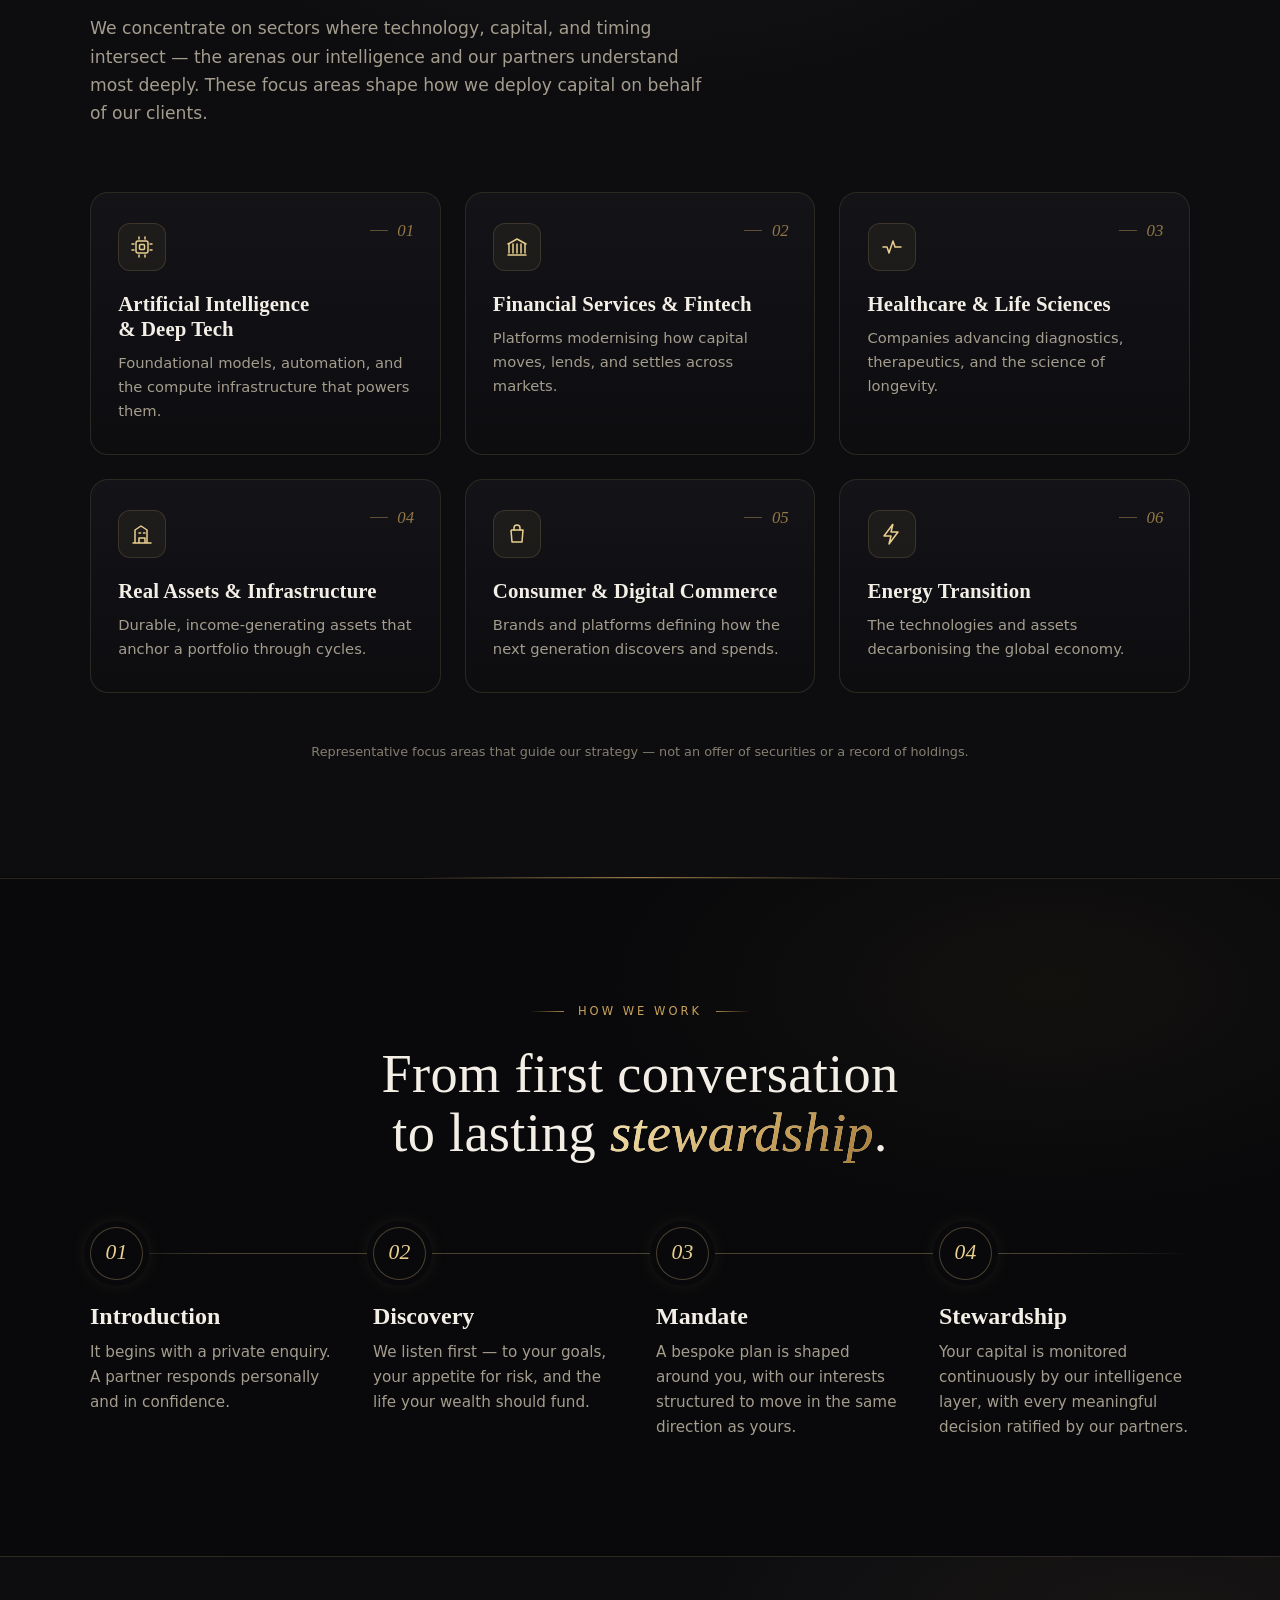
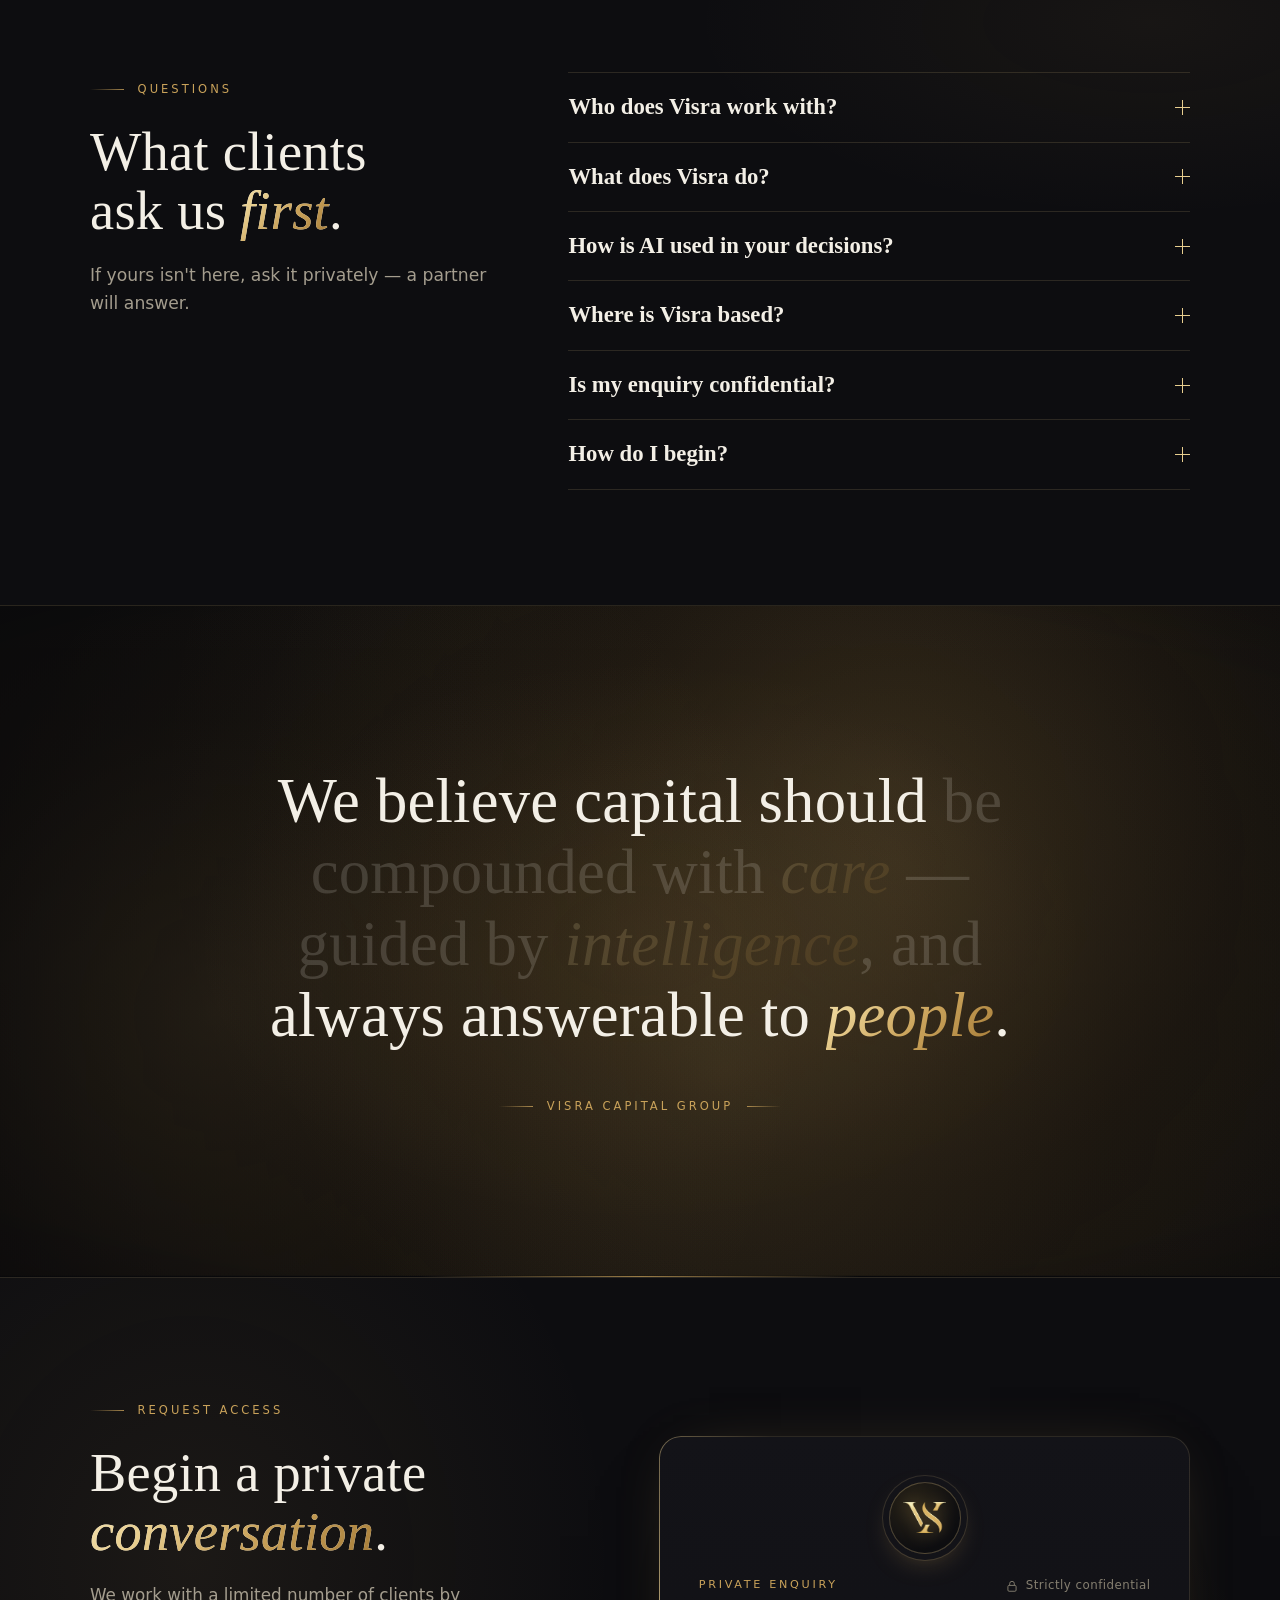
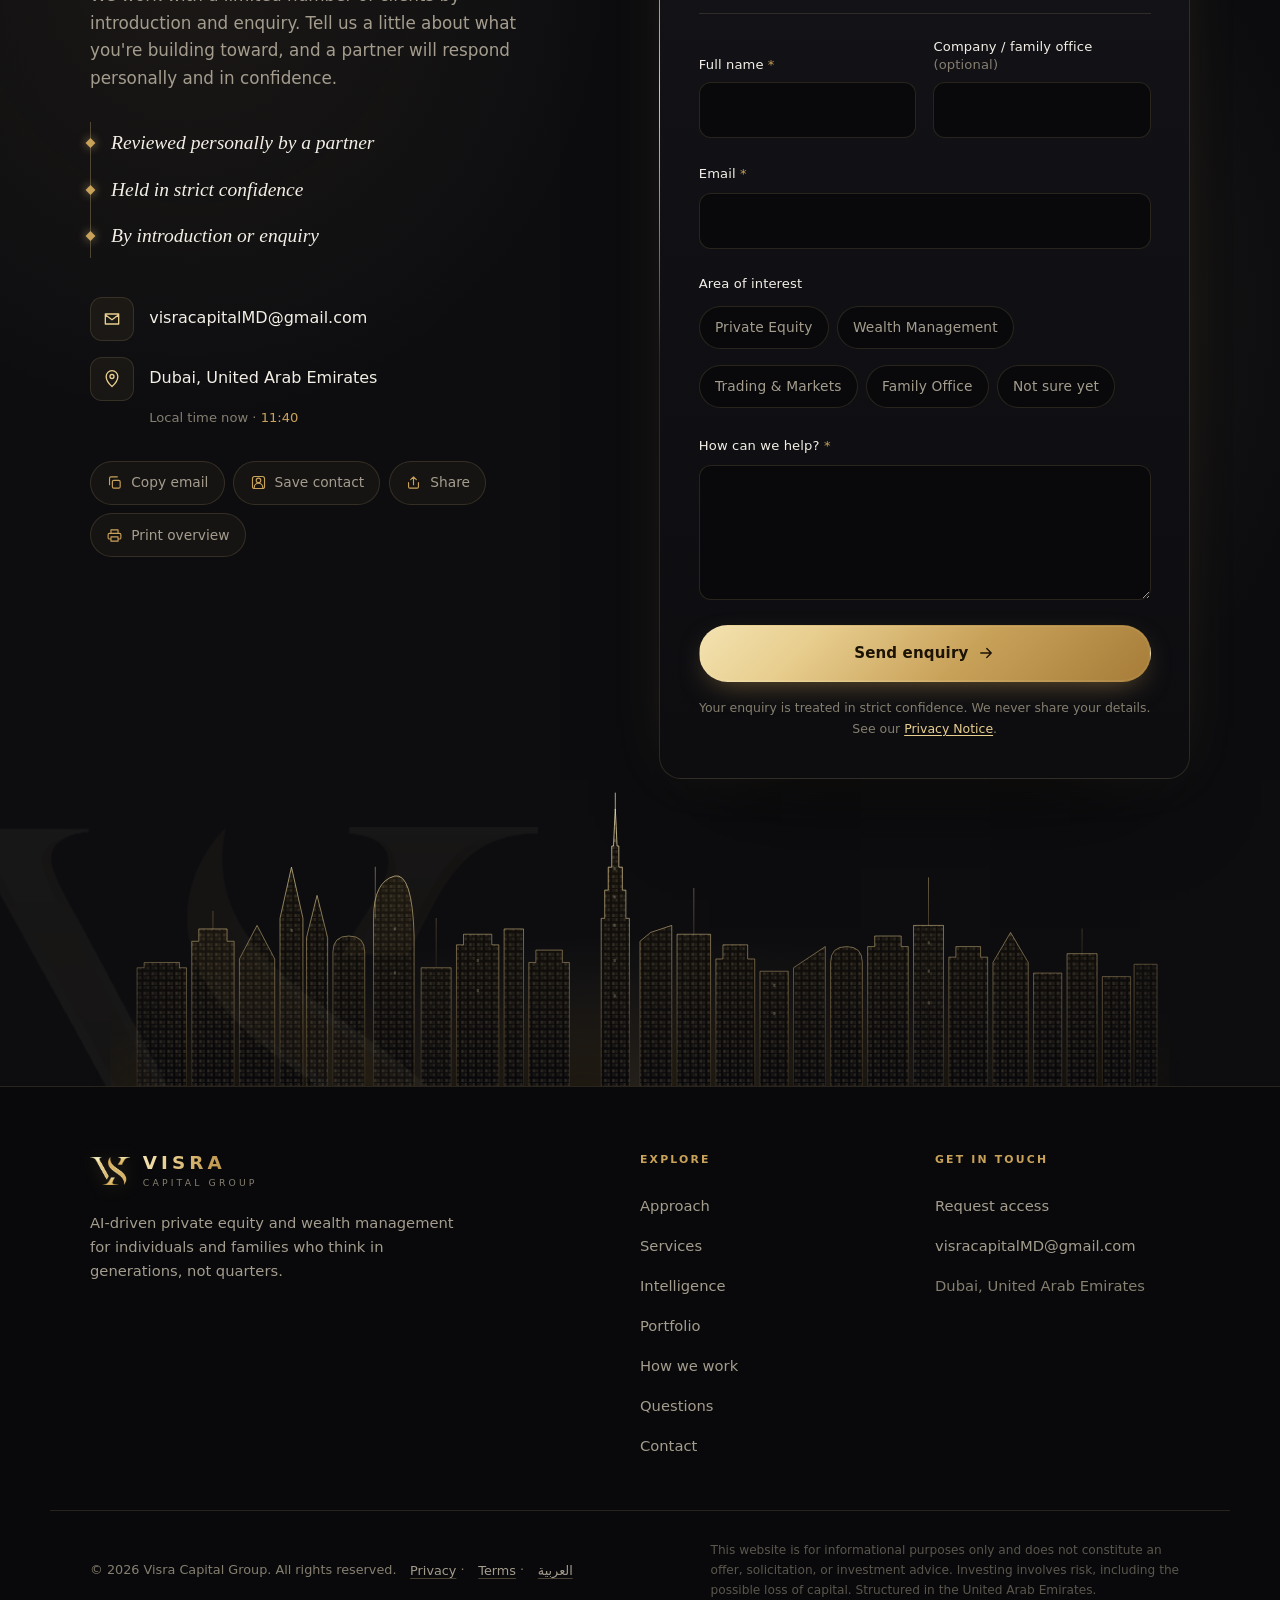
==== commit 0dbc41b6: "Markets: move the chart into its own section and make it a full 3D scene Pulled the chart out of the" ====
--- a/index.html
+++ b/index.html
@@ -49,7 +49,7 @@
   <link rel="preconnect" href="https://fonts.gstatic.com" crossorigin />
   <link href="https://fonts.googleapis.com/css2?family=Cormorant+Garamond:ital,wght@0,400;0,500;0,600;1,400;1,500&family=Inter:wght@400;500;600&display=swap" rel="stylesheet" />
 
-  <link rel="stylesheet" href="styles.css?v=202611191432" />
+  <link rel="stylesheet" href="styles.css?v=202611211241" />
   <link rel="icon" type="image/png" sizes="32x32" href="assets/favicon-32.png" />
   <link rel="icon" type="image/png" sizes="192x192" href="assets/icon-192.png" />
   <link rel="apple-touch-icon" href="assets/apple-touch-icon.png" />
@@ -361,12 +361,6 @@
             Underpinned by dedicated supercomputing infrastructure, a single proprietary system operates across both sides of the firm — sourcing opportunities, monitoring risk, and keeping portfolios aligned to their objectives. It is built to inform our partners' judgment, never to replace it.
           </p>
         </header>
-
-        <!-- Decorative markets motif (for looks only — abstract, not real data) -->
-        <div class="market" aria-hidden="true">
-          <canvas class="chart"></canvas>
-          <span class="market__tag">Markets · live</span>
-        </div>
 
         <div class="pipeline">
           <svg class="pipeline__wave" viewBox="0 0 1200 240" preserveAspectRatio="none" aria-hidden="true">
@@ -433,6 +427,20 @@
       </div>
     </section>
 
+    <!-- ============ MARKETS (decorative 3D chart — for looks, not real data) ============ -->
+    <section class="markets" id="markets" aria-labelledby="markets-title">
+      <div class="wrap">
+        <header class="section-head section-head--center">
+          <p class="eyebrow eyebrow--center"><span class="eyebrow__line" aria-hidden="true"></span>Markets<span class="eyebrow__line" aria-hidden="true"></span></p>
+          <h2 class="section-title" id="markets-title">Systematic across <em>global markets</em>.</h2>
+        </header>
+        <div class="market market--full" aria-hidden="true">
+          <canvas class="chart"></canvas>
+          <span class="market__tag">Markets · live</span>
+        </div>
+      </div>
+    </section>
+
     <!-- ============ PORTFOLIO ============ -->
     <section class="portfolio" id="portfolio" aria-labelledby="portfolio-title">
       <div class="wrap">
@@ -847,6 +855,6 @@
   </div>
 
 
-  <script src="script.js?v=202611191432"></script>
+  <script src="script.js?v=202611211241"></script>
 </body>
 </html>
--- a/styles.css
+++ b/styles.css
@@ -2474,3 +2474,19 @@
           mask-image: radial-gradient(135% 100% at 50% 50%, #000 52%, transparent 100%);
 }
 .manifesto > .wrap { position: relative; z-index: 1; }
+
+/* =========================================================
+   Markets — standalone section with the full 3D chart
+   ========================================================= */
+.markets {
+  padding-block: clamp(4.5rem, 9vw, 7.5rem);
+  background: radial-gradient(60% 55% at 50% 0%, rgba(201, 162, 90, 0.05), transparent 60%), var(--bg-2);
+  border-block: 1px solid var(--line);
+  overflow: hidden;
+}
+.market--full {
+  height: clamp(300px, 44vw, 460px);
+  margin-top: clamp(2rem, 4vw, 3.25rem);
+}
+.market--full .market__tag { top: 1rem; left: 1.1rem; font-size: 0.68rem; }
+[dir="rtl"] .market--full .market__tag { left: auto; right: 1.1rem; }
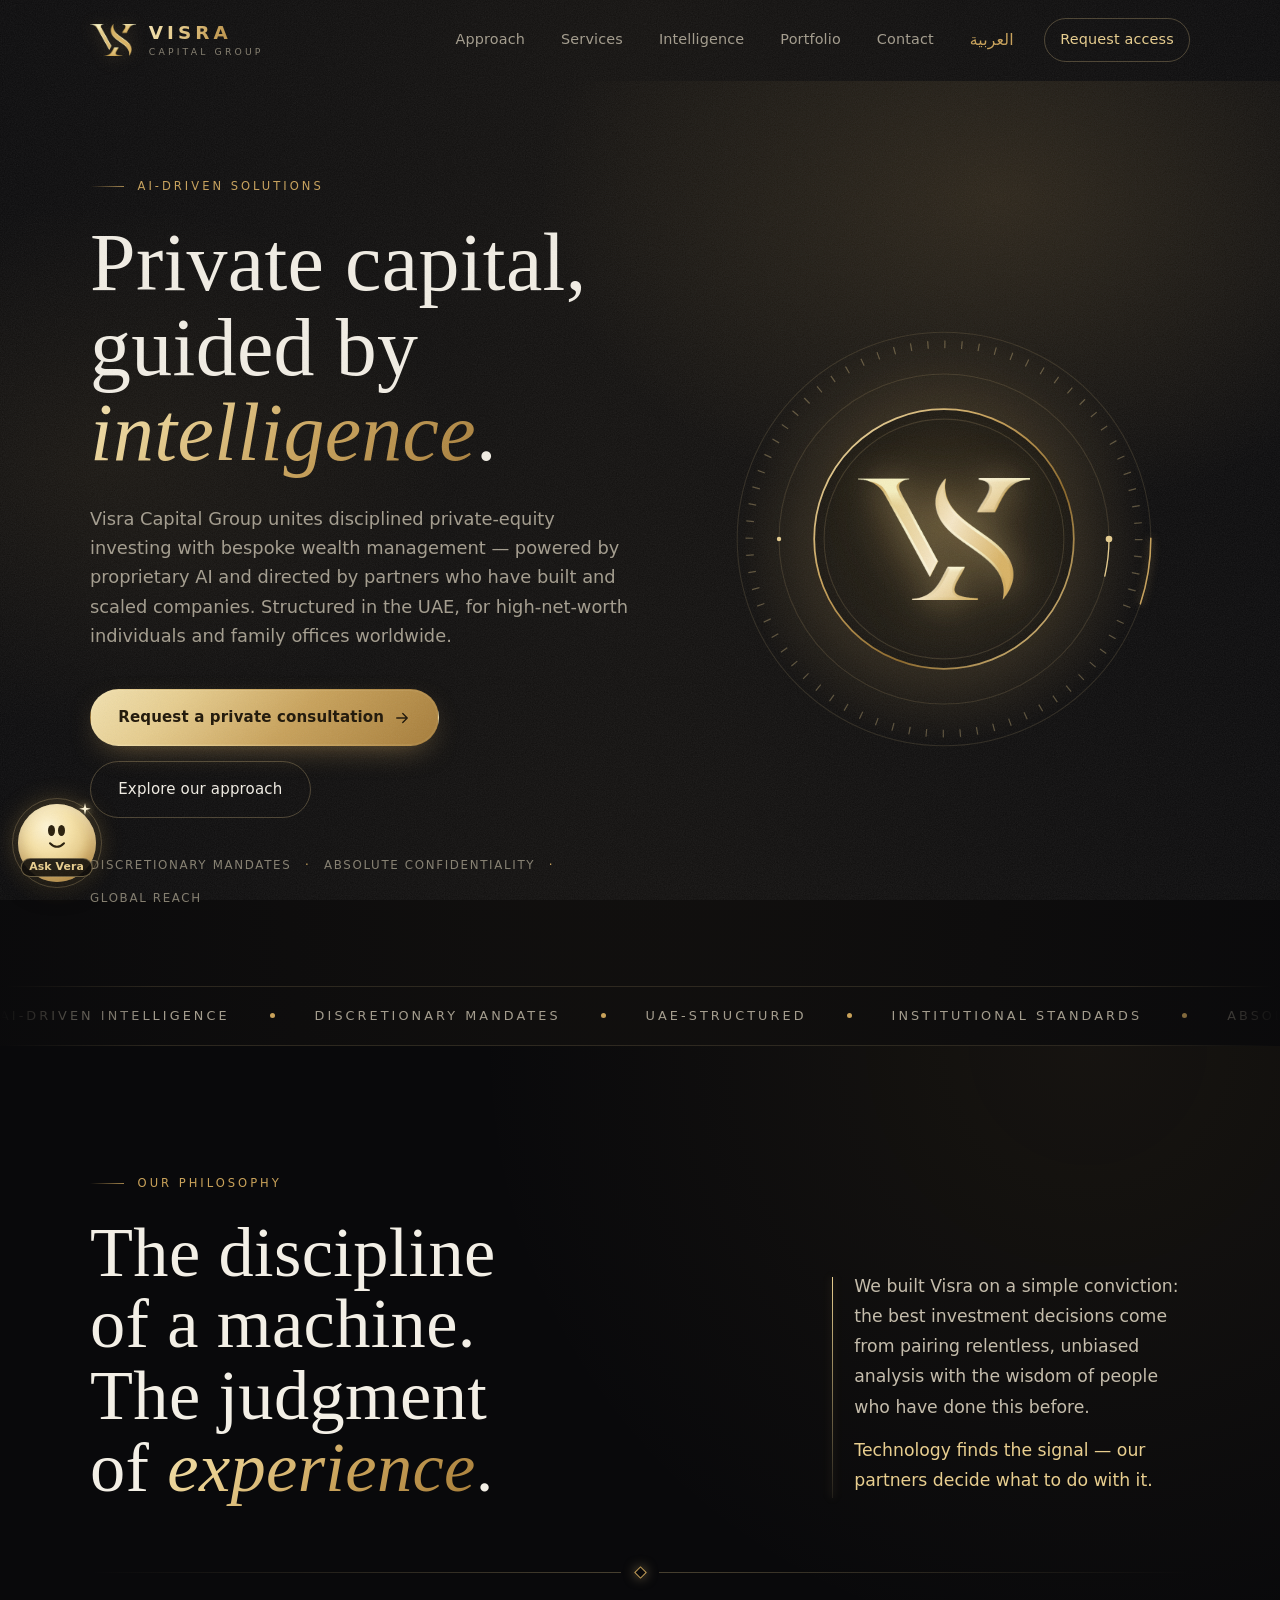
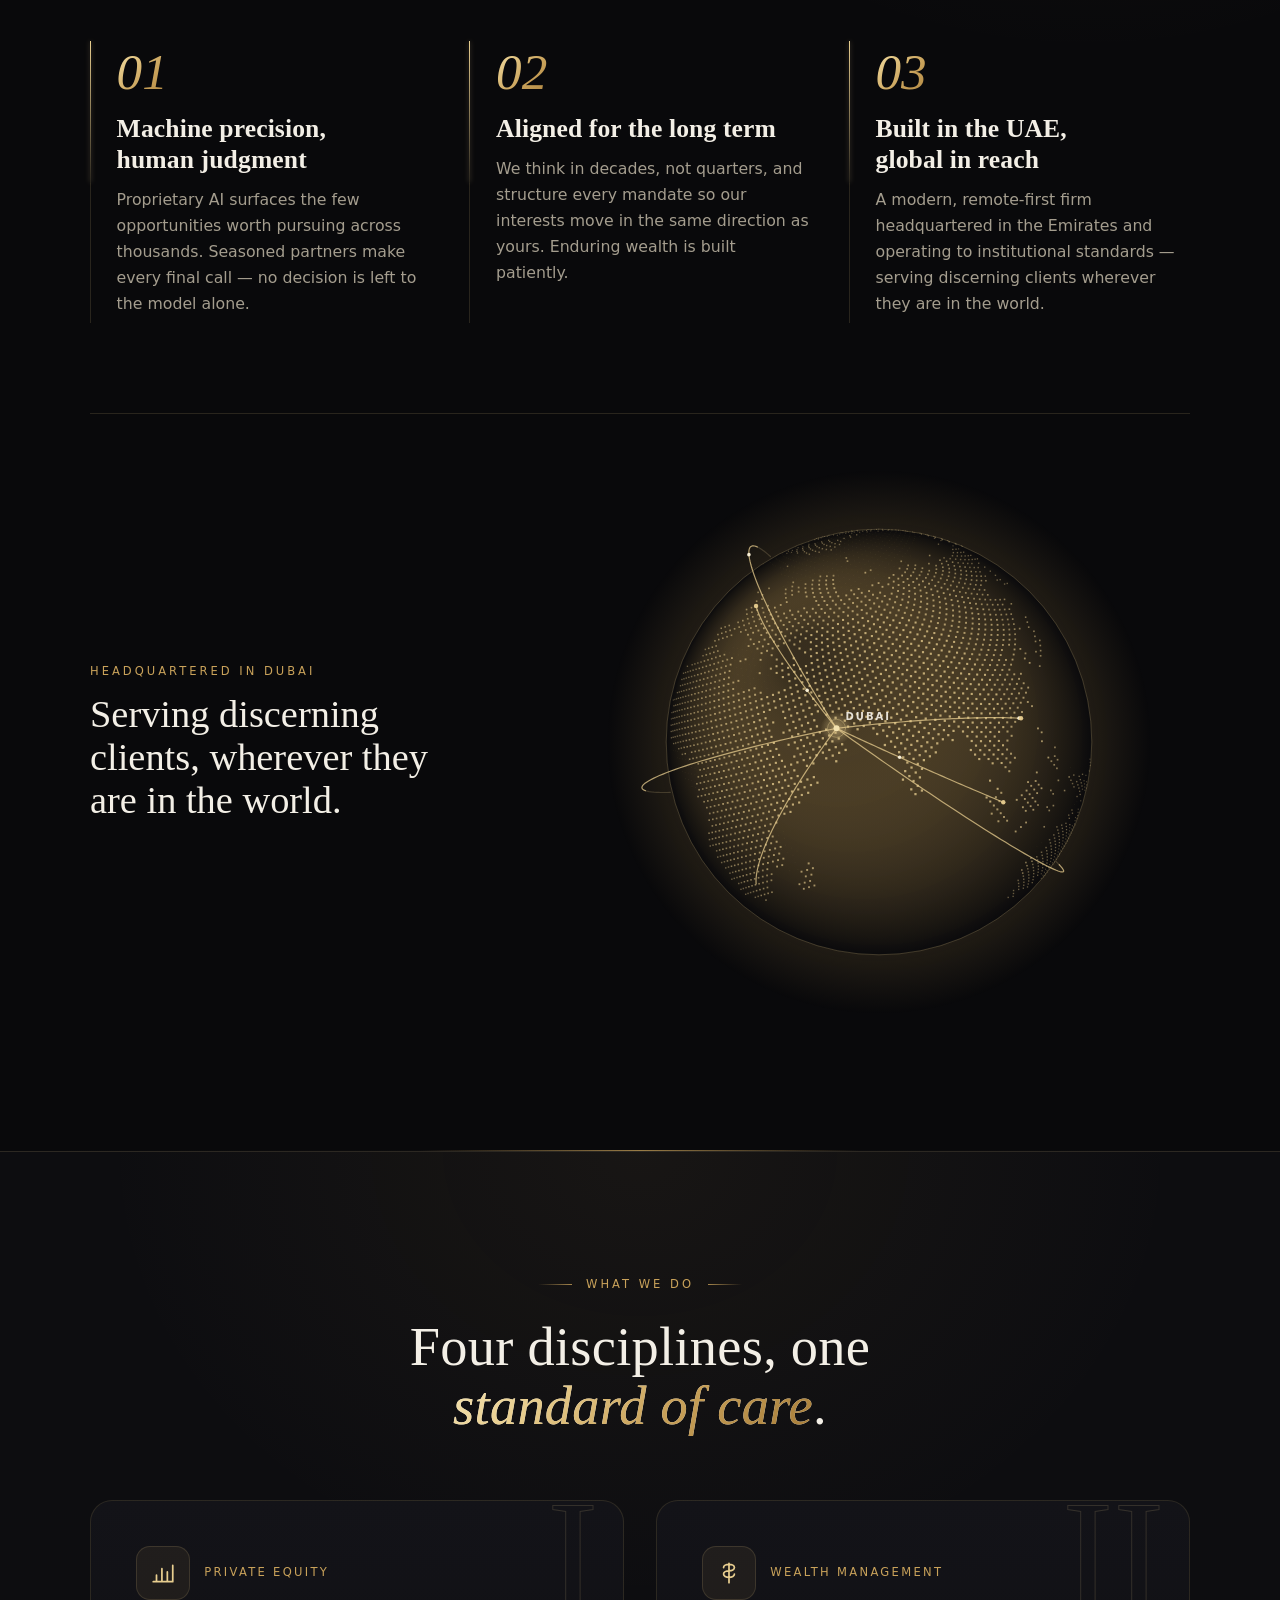
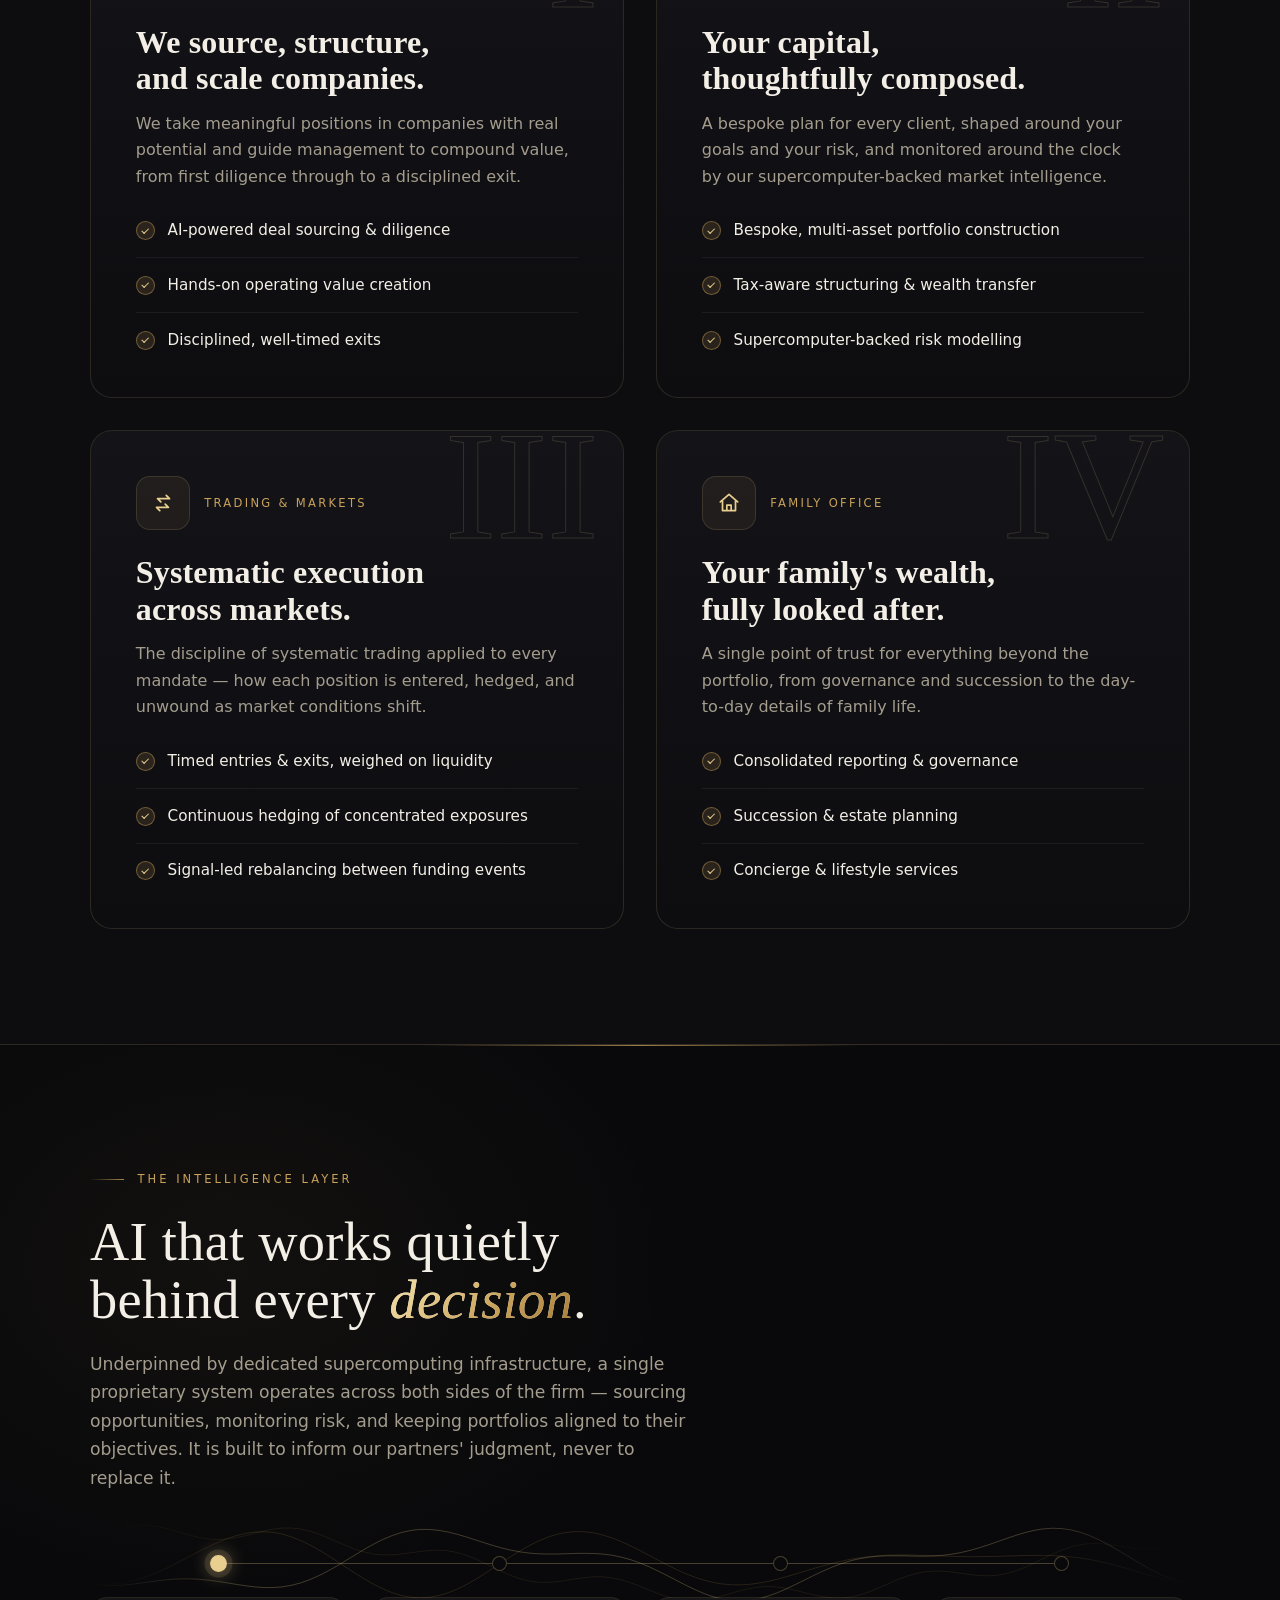
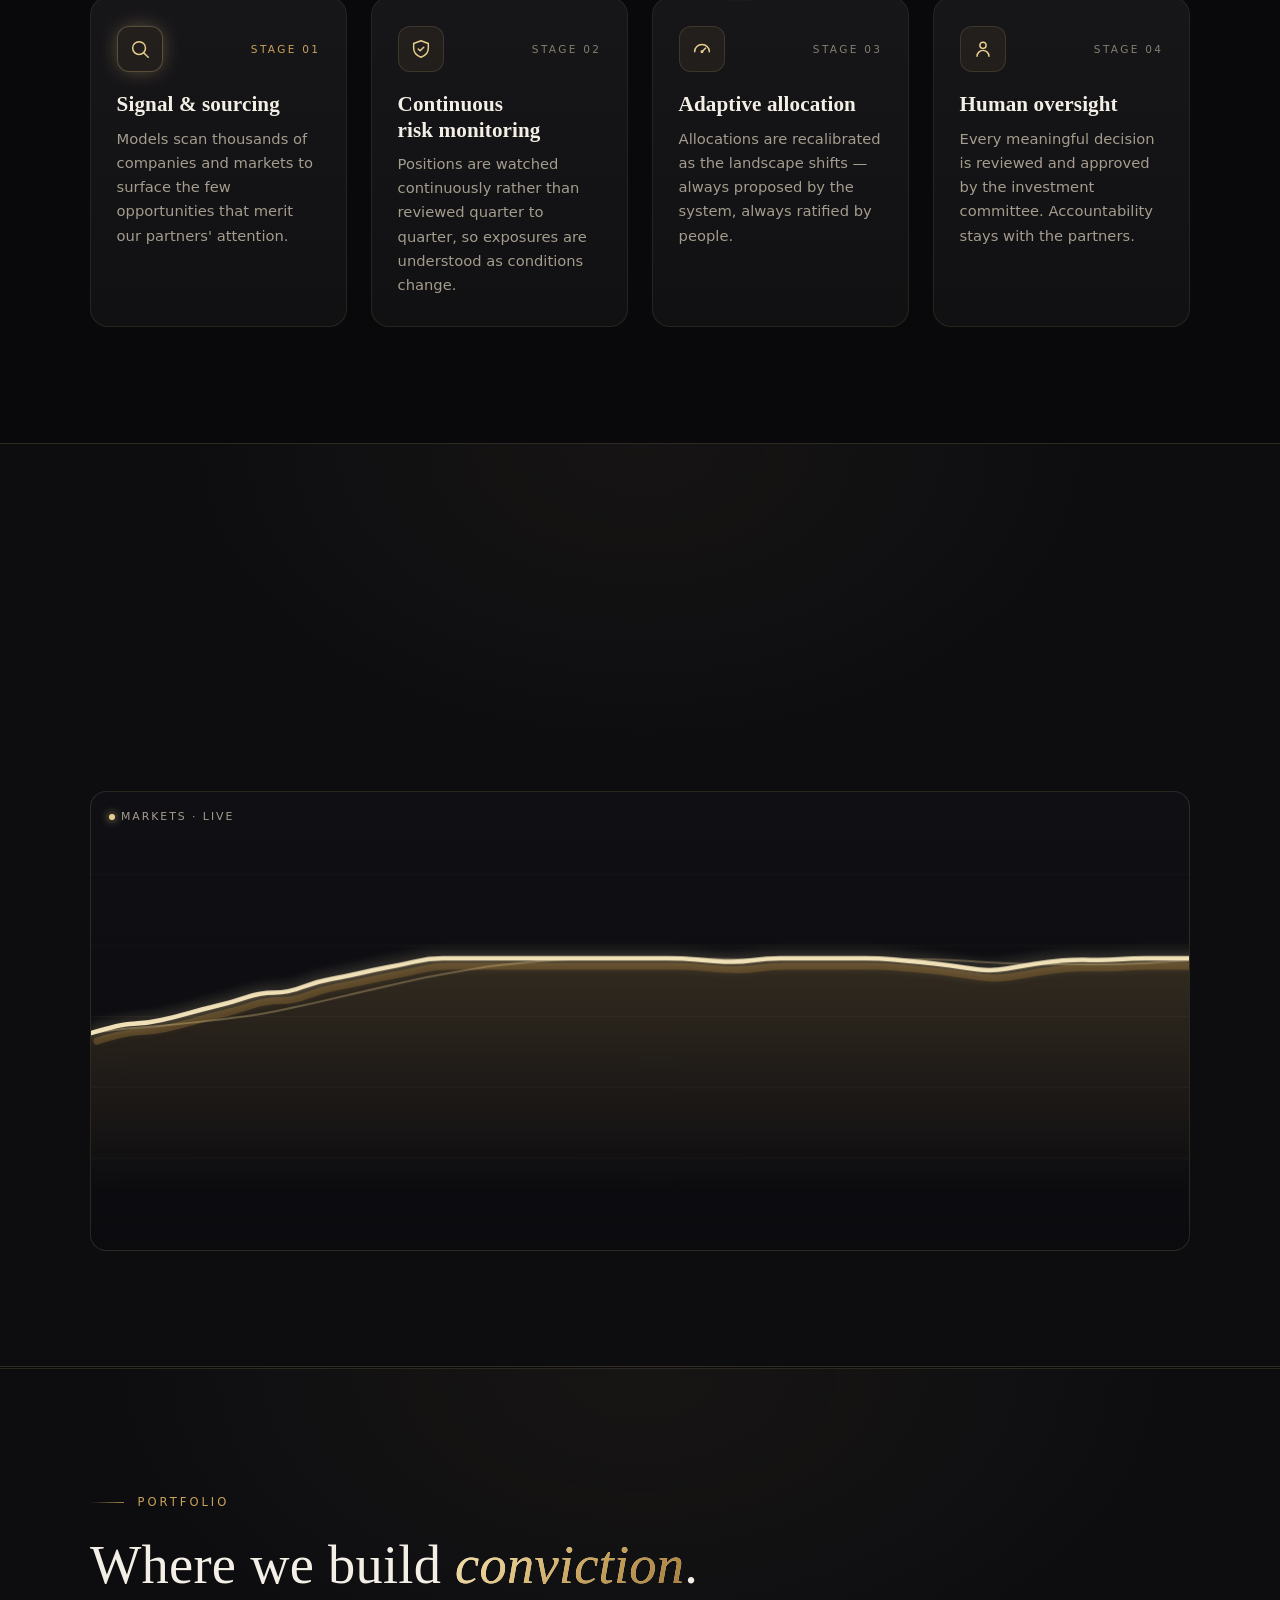
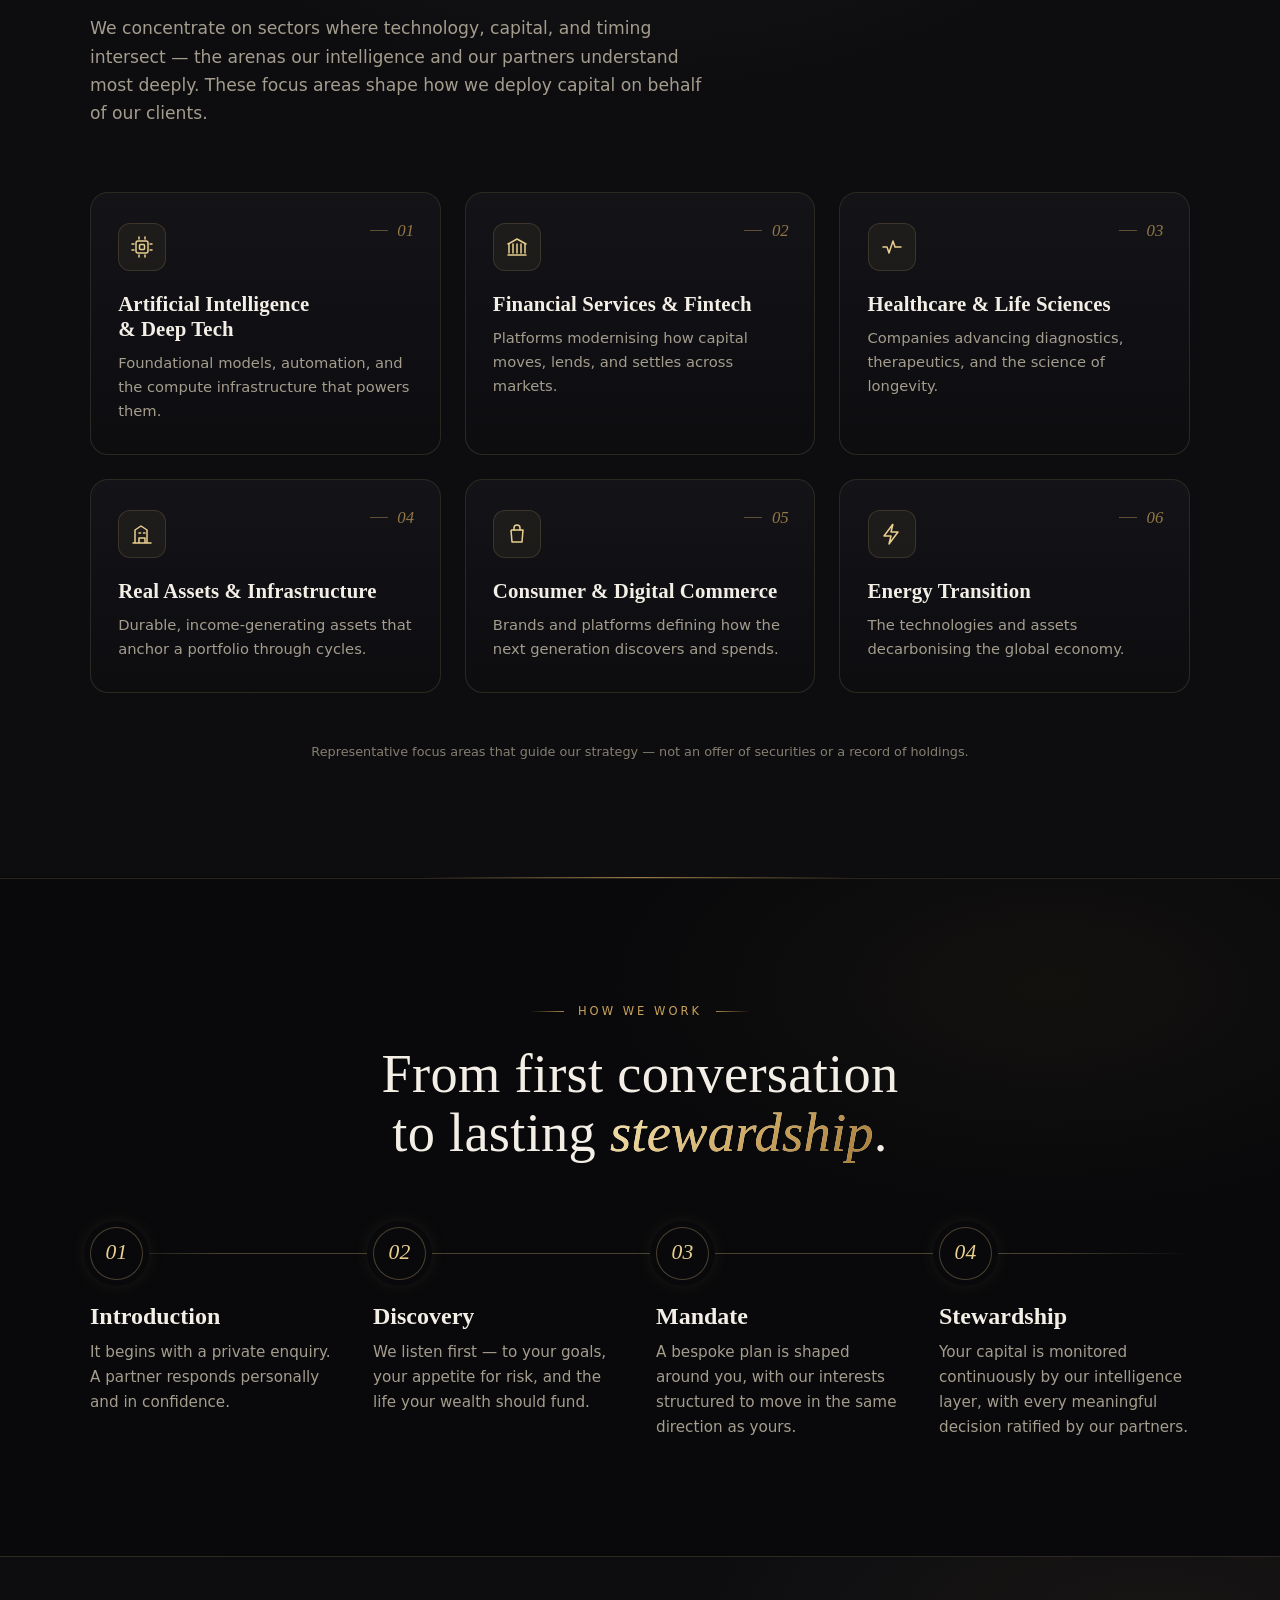
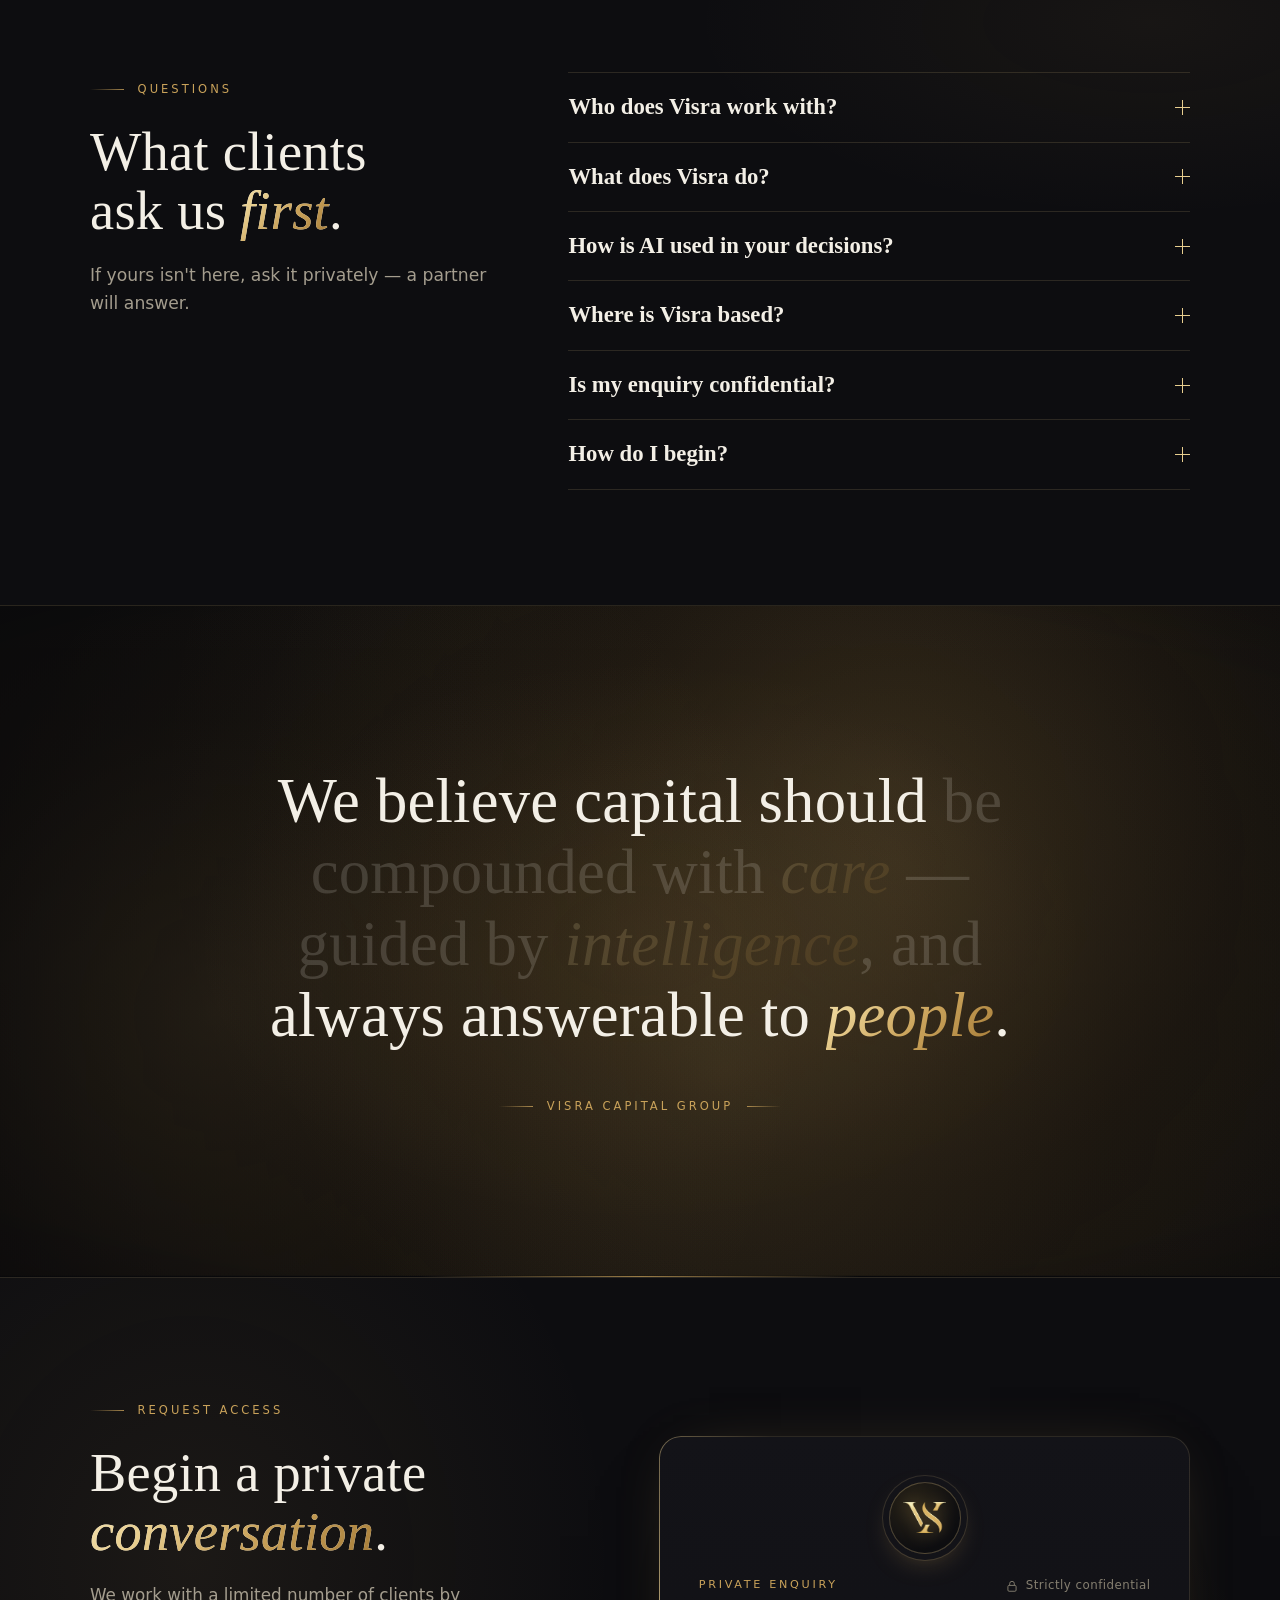
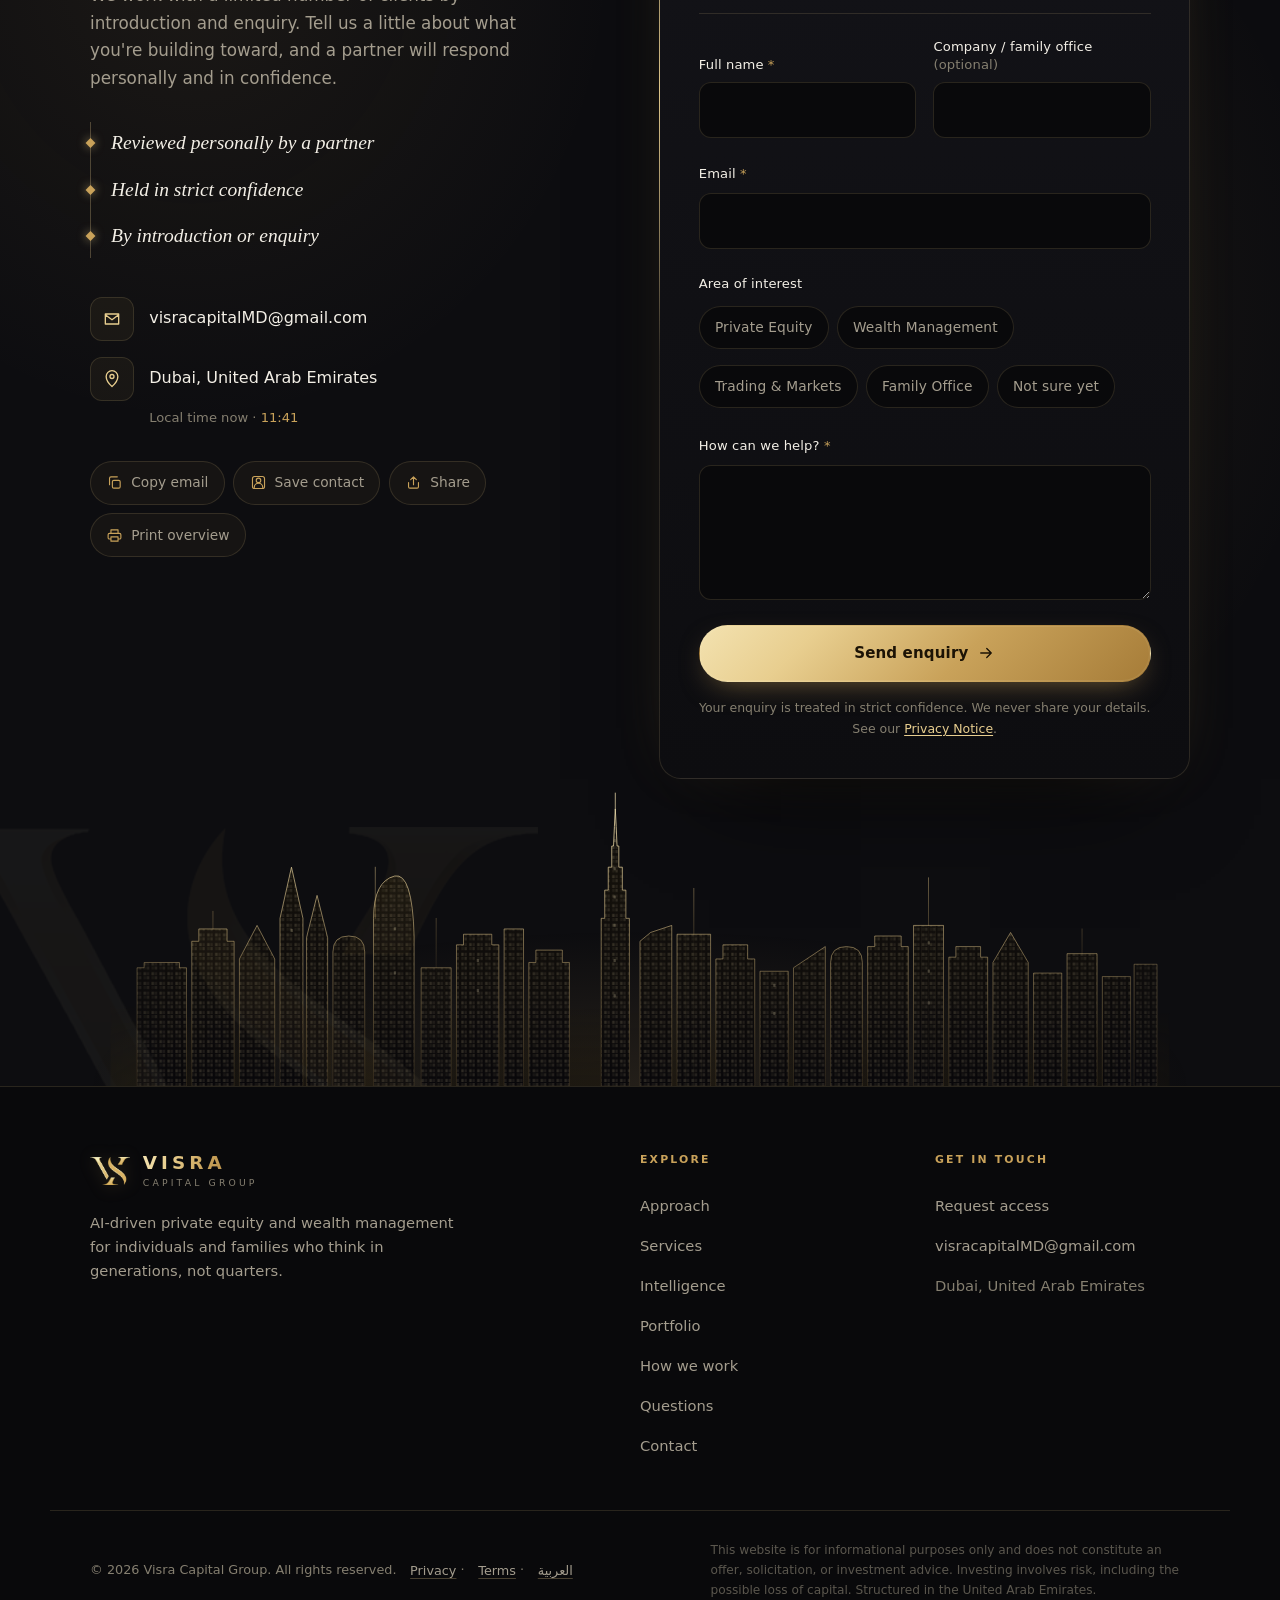
==== commit bec2ab51: "Markets chart: swap the busy candlesticks for a bold glowing line chart The 3D candlesticks read as " ====
--- a/index.html
+++ b/index.html
@@ -49,7 +49,7 @@
   <link rel="preconnect" href="https://fonts.gstatic.com" crossorigin />
   <link href="https://fonts.googleapis.com/css2?family=Cormorant+Garamond:ital,wght@0,400;0,500;0,600;1,400;1,500&family=Inter:wght@400;500;600&display=swap" rel="stylesheet" />
 
-  <link rel="stylesheet" href="styles.css?v=202611211241" />
+  <link rel="stylesheet" href="styles.css?v=202611211246" />
   <link rel="icon" type="image/png" sizes="32x32" href="assets/favicon-32.png" />
   <link rel="icon" type="image/png" sizes="192x192" href="assets/icon-192.png" />
   <link rel="apple-touch-icon" href="assets/apple-touch-icon.png" />
@@ -855,6 +855,6 @@
   </div>
 
 
-  <script src="script.js?v=202611211241"></script>
+  <script src="script.js?v=202611211246"></script>
 </body>
 </html>
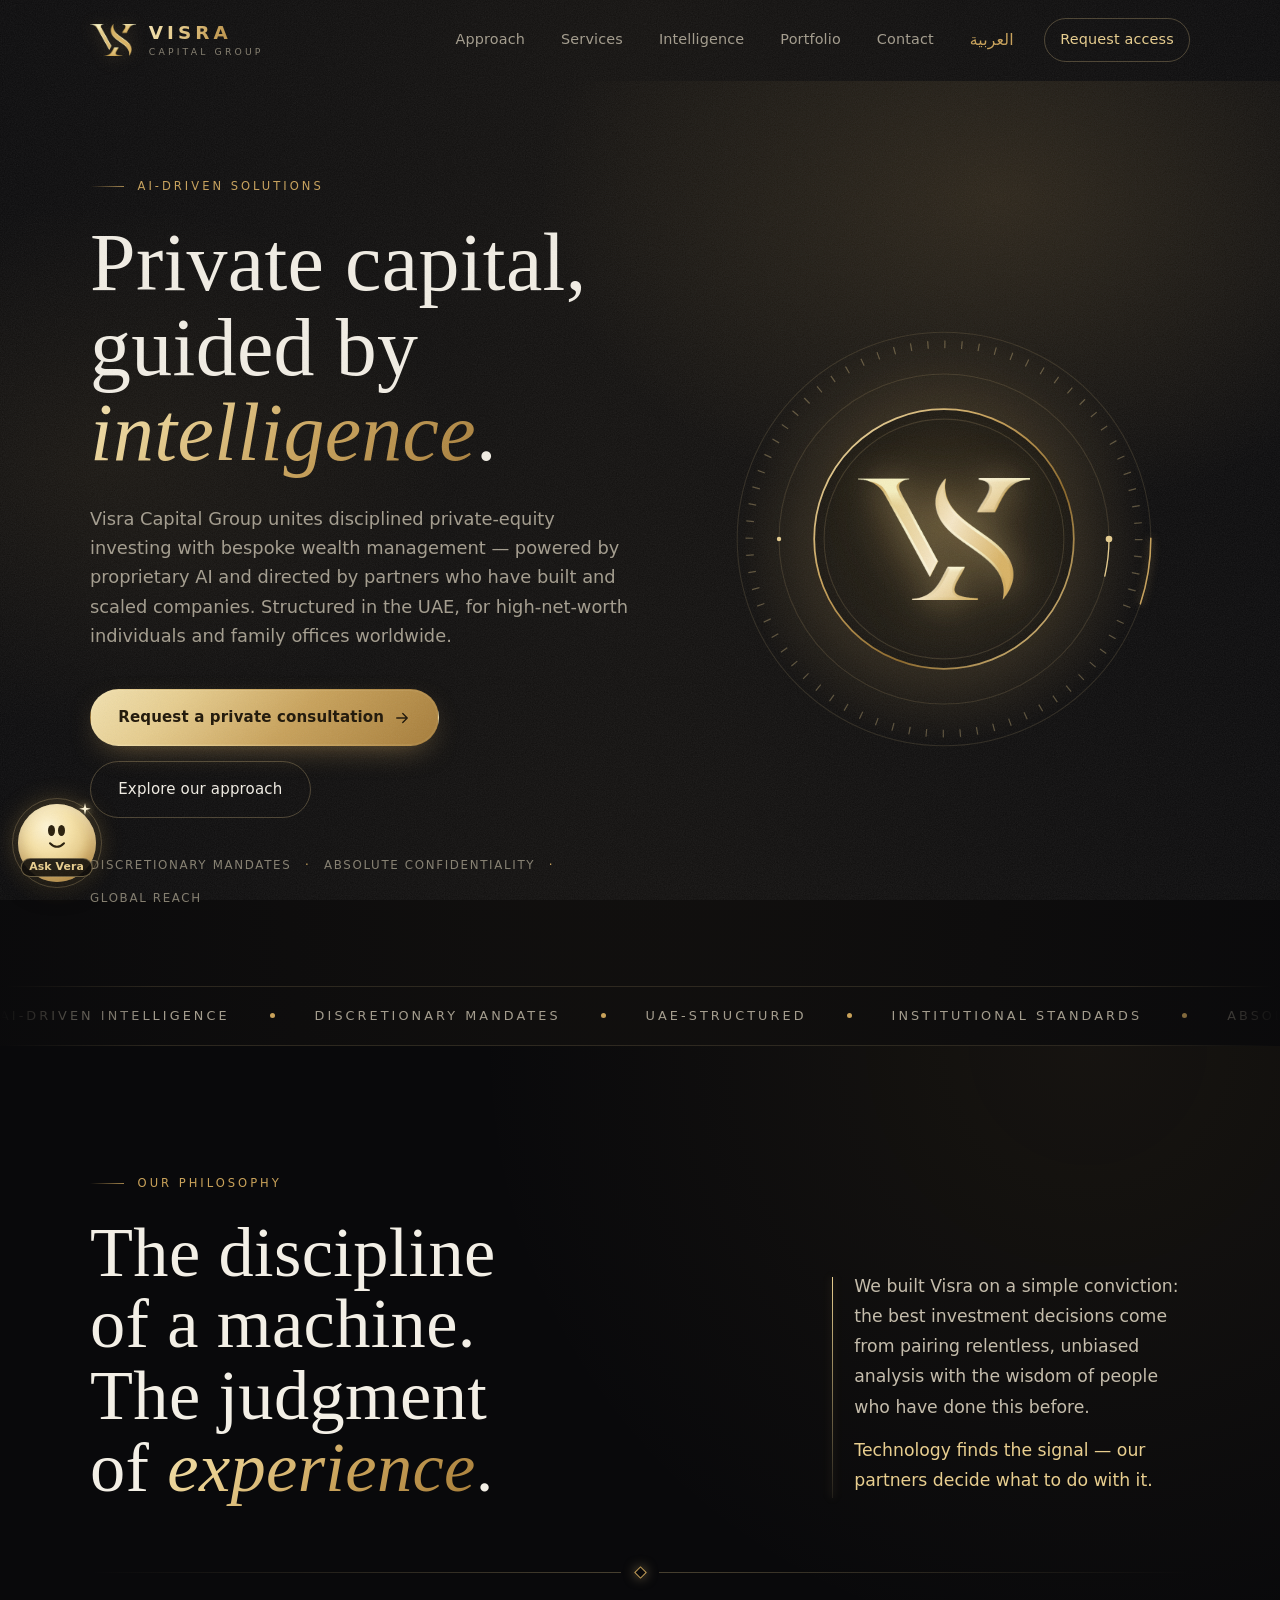
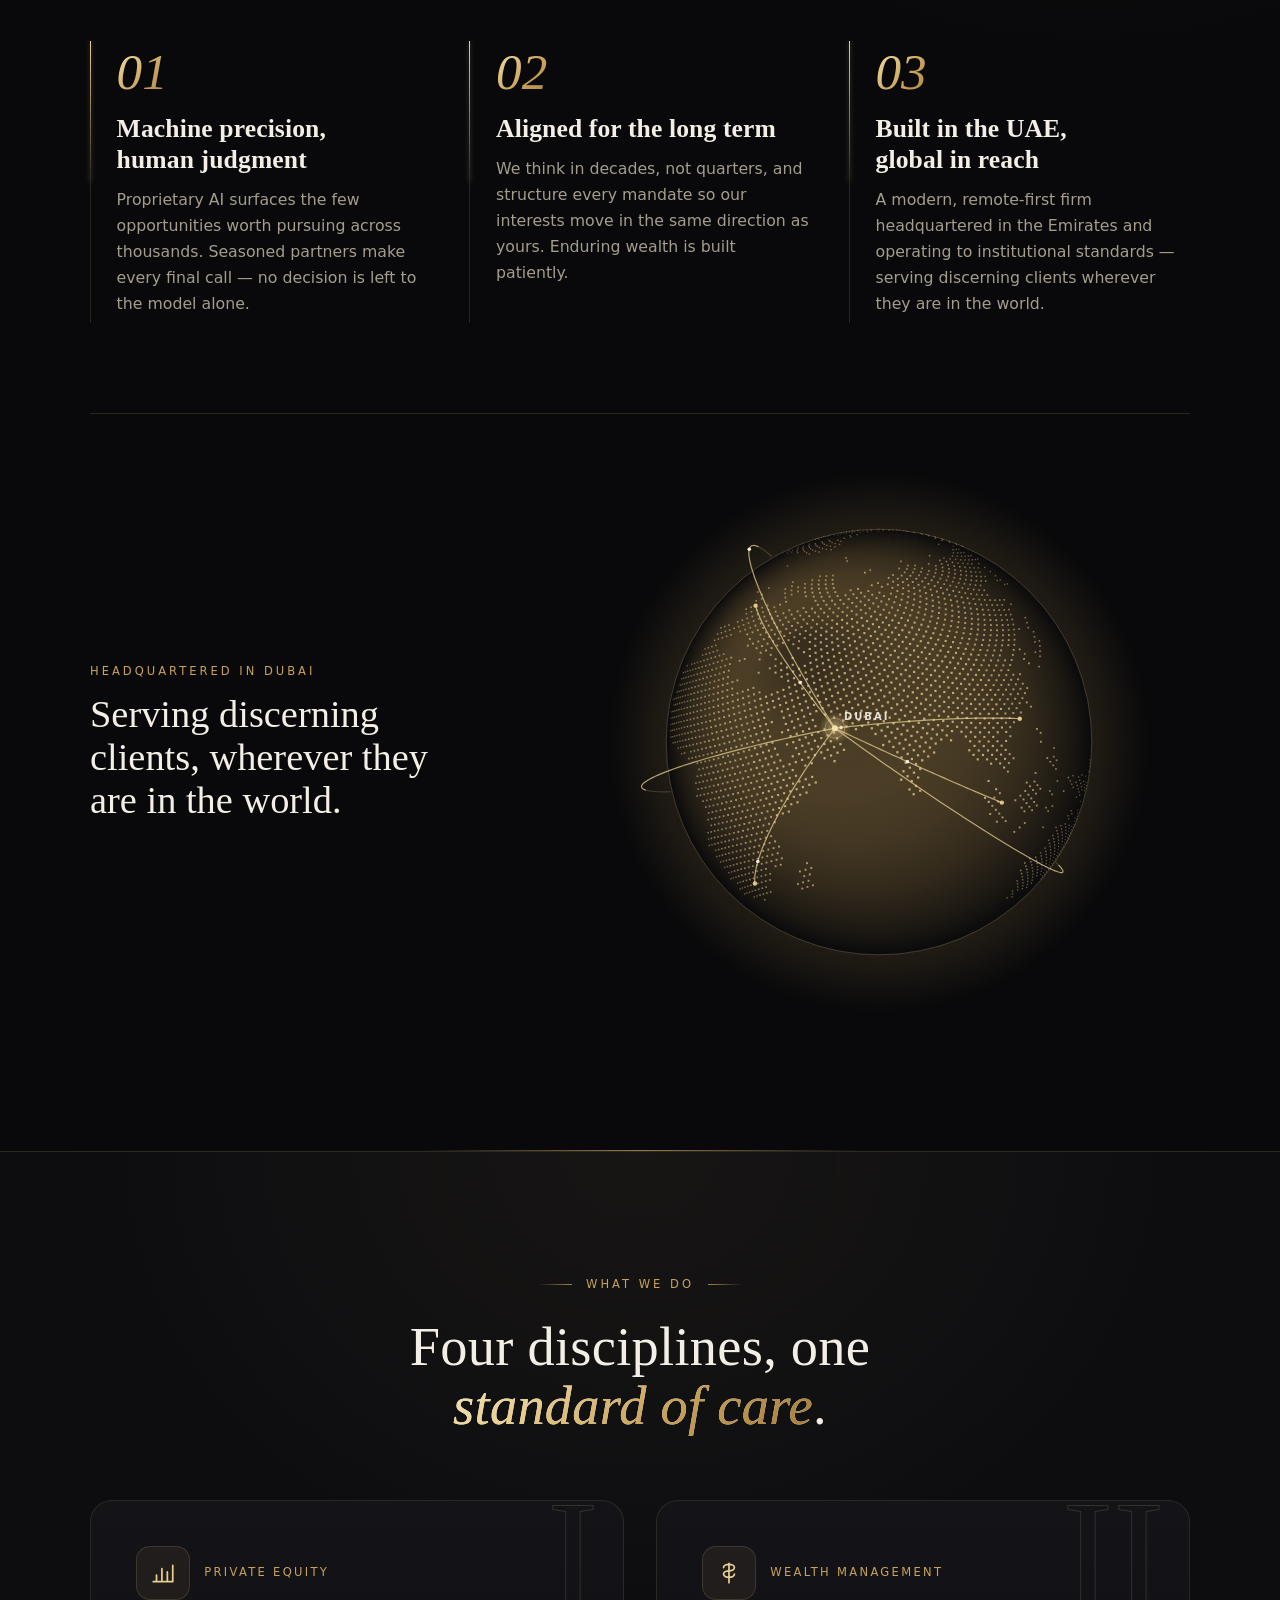
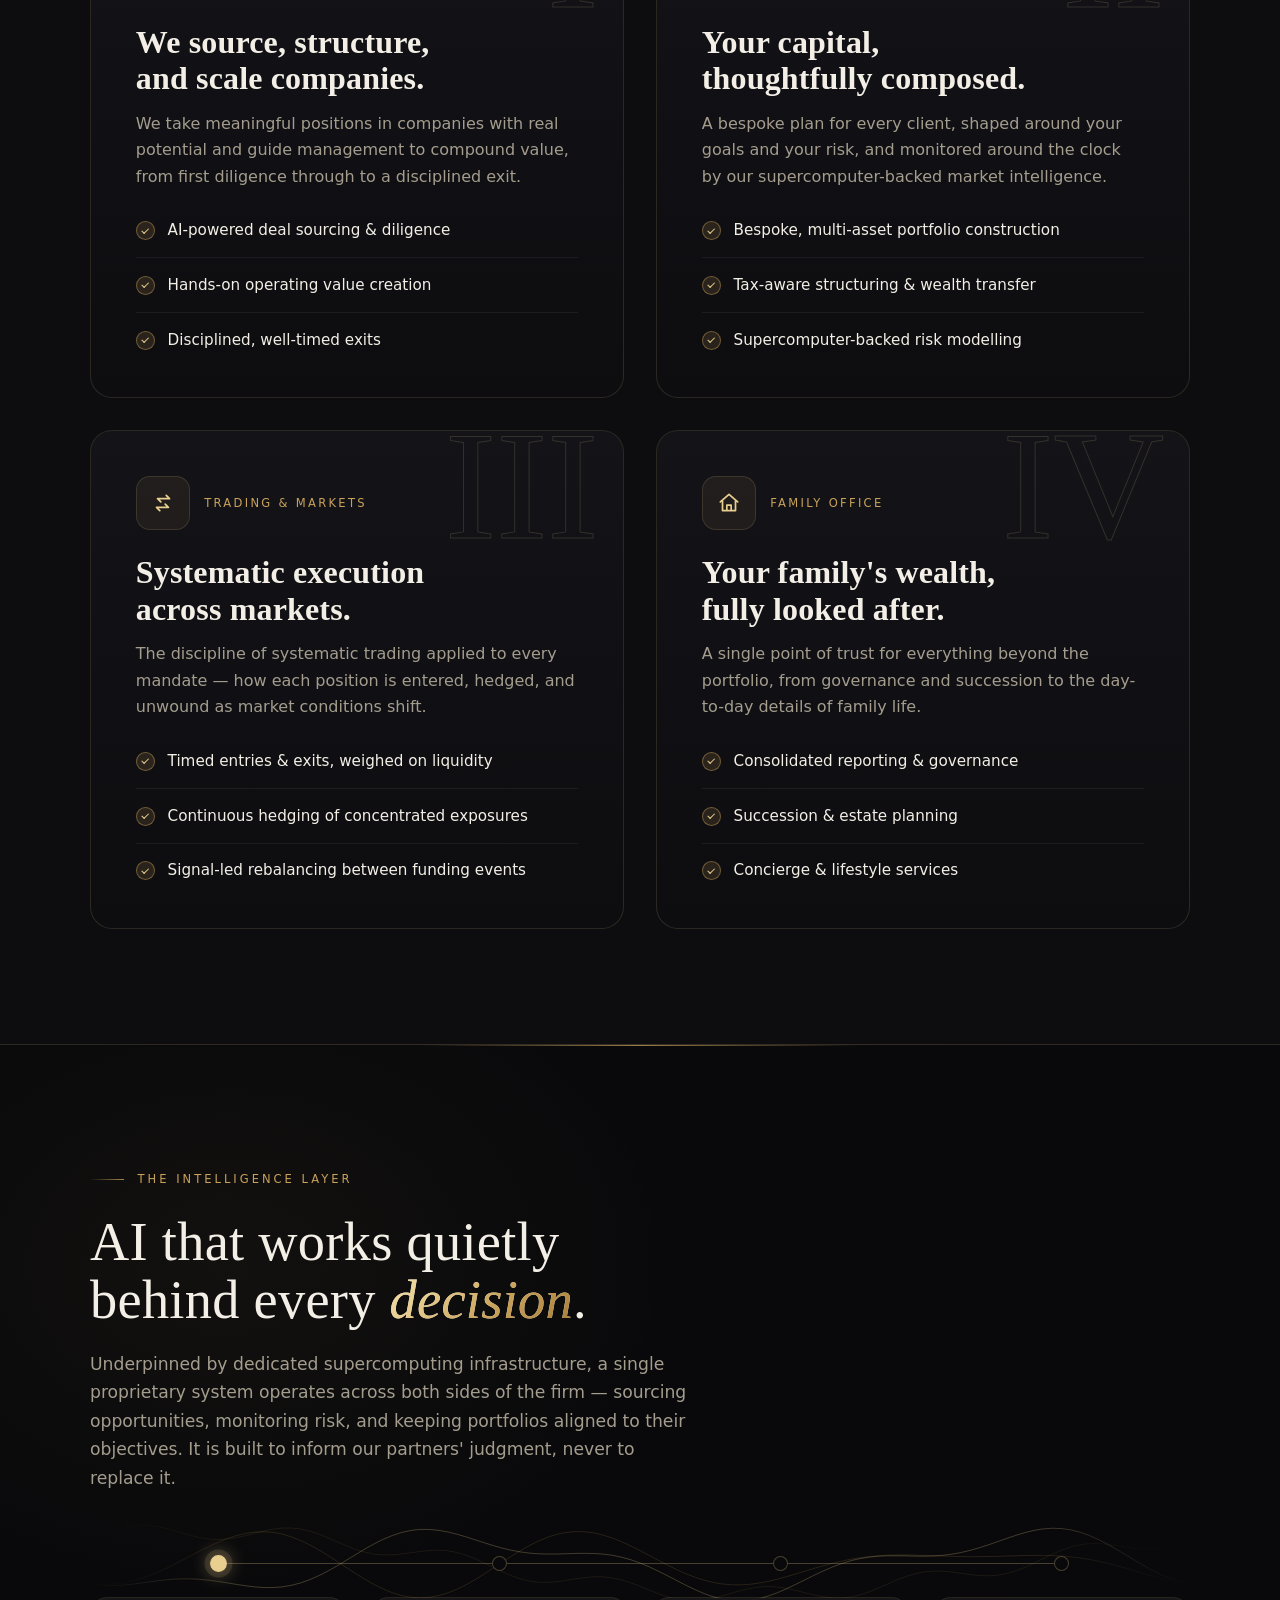
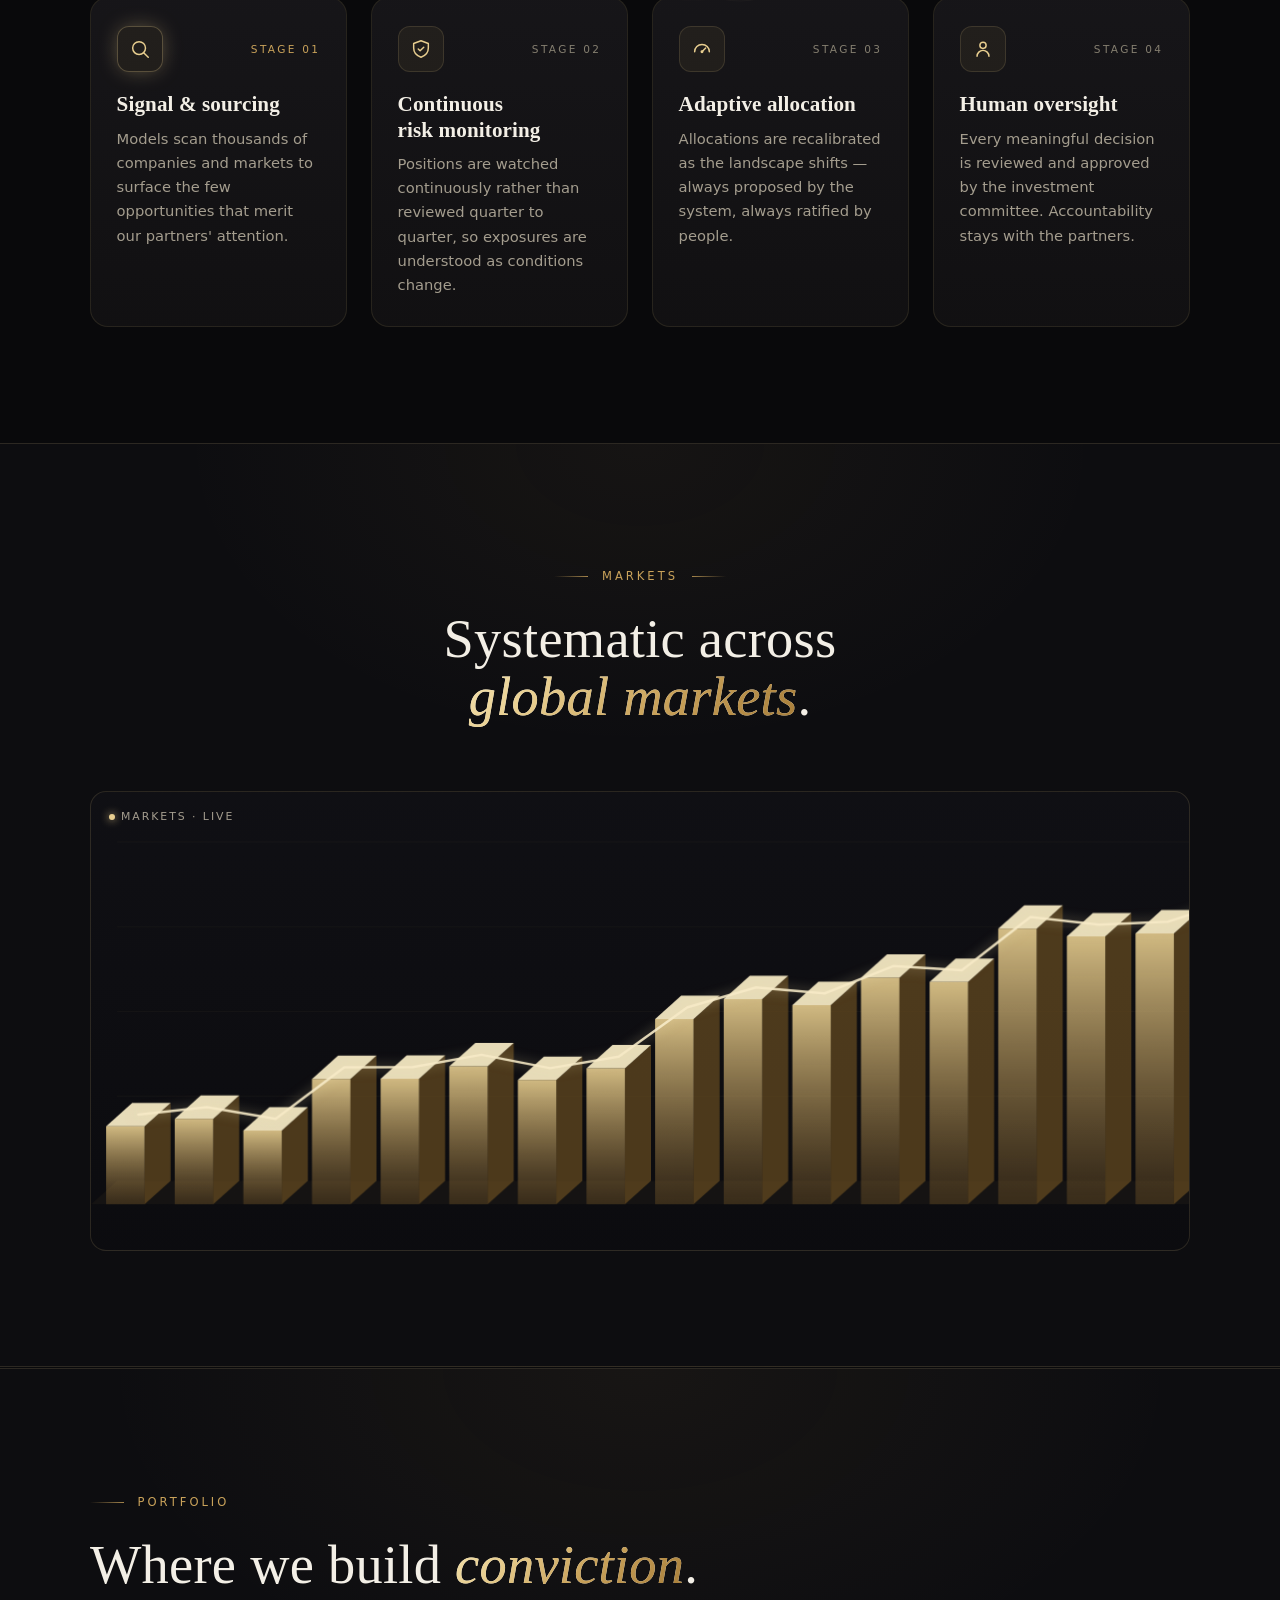
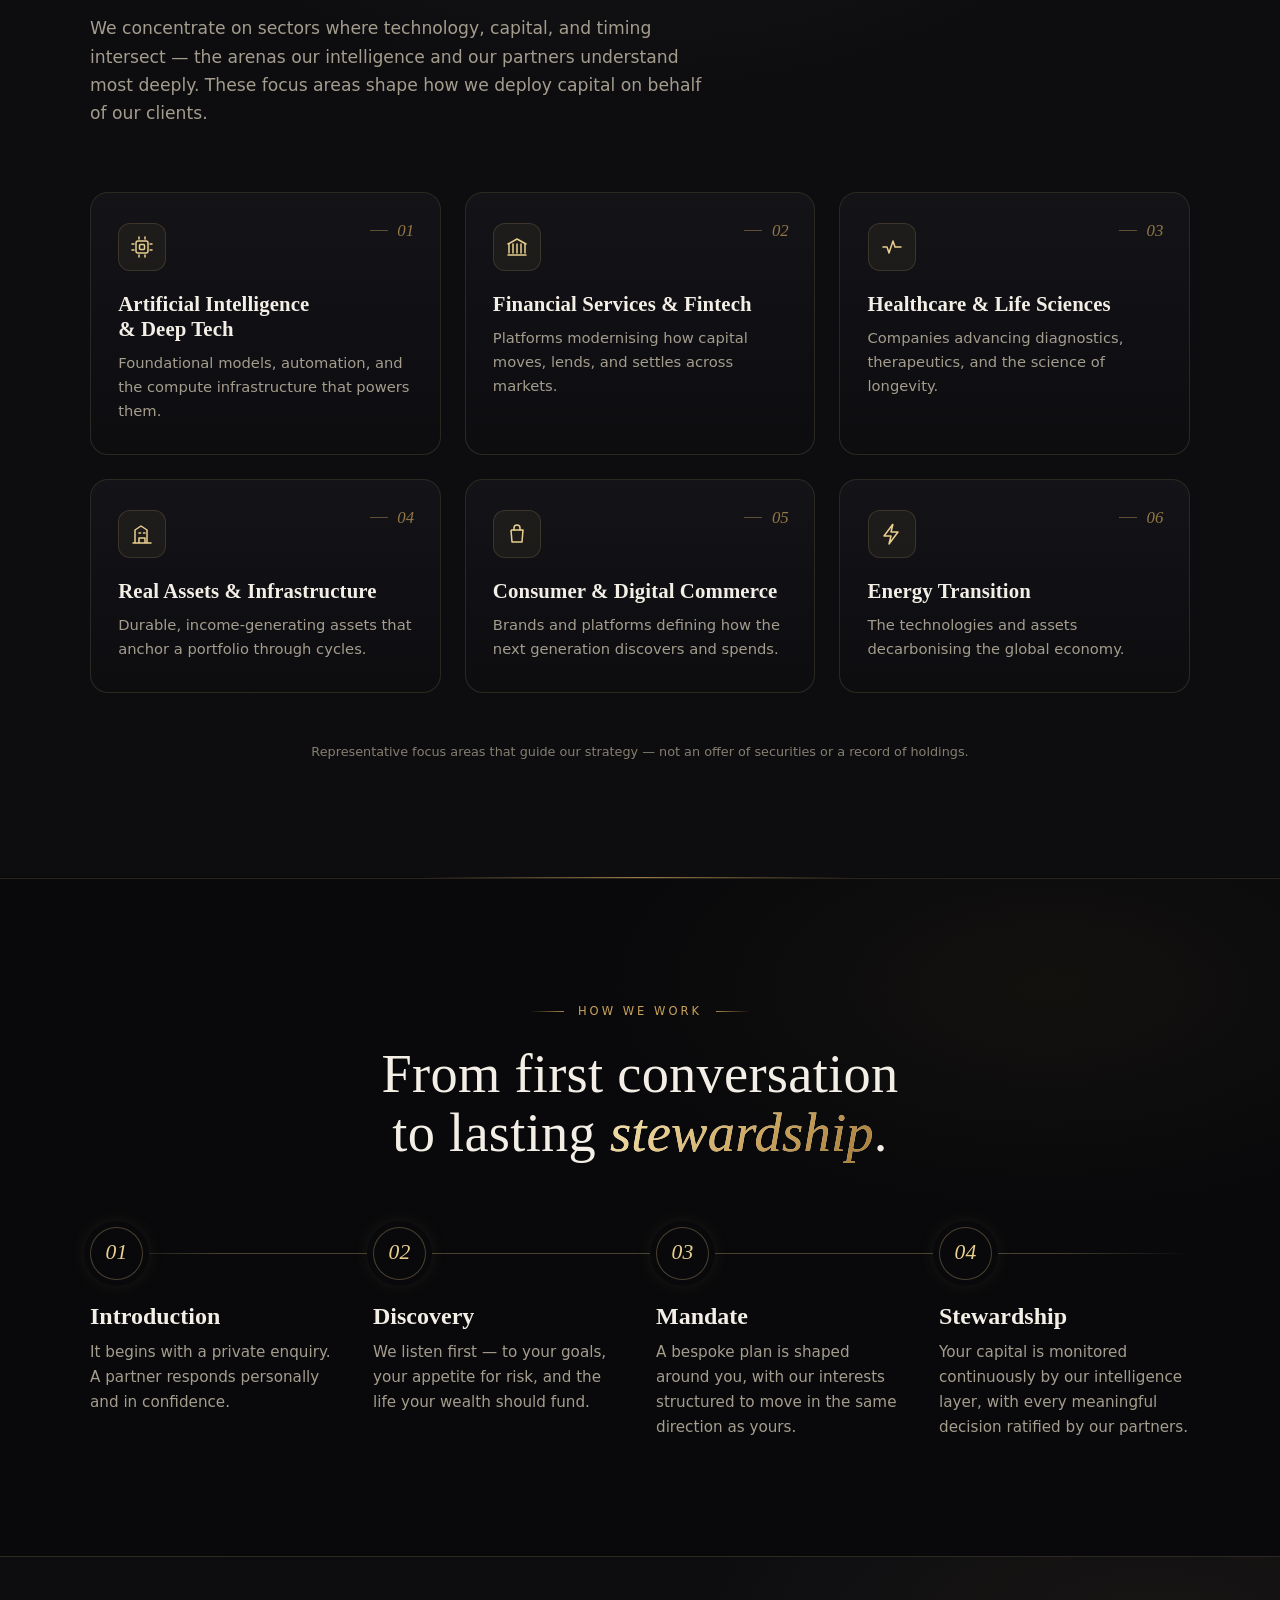
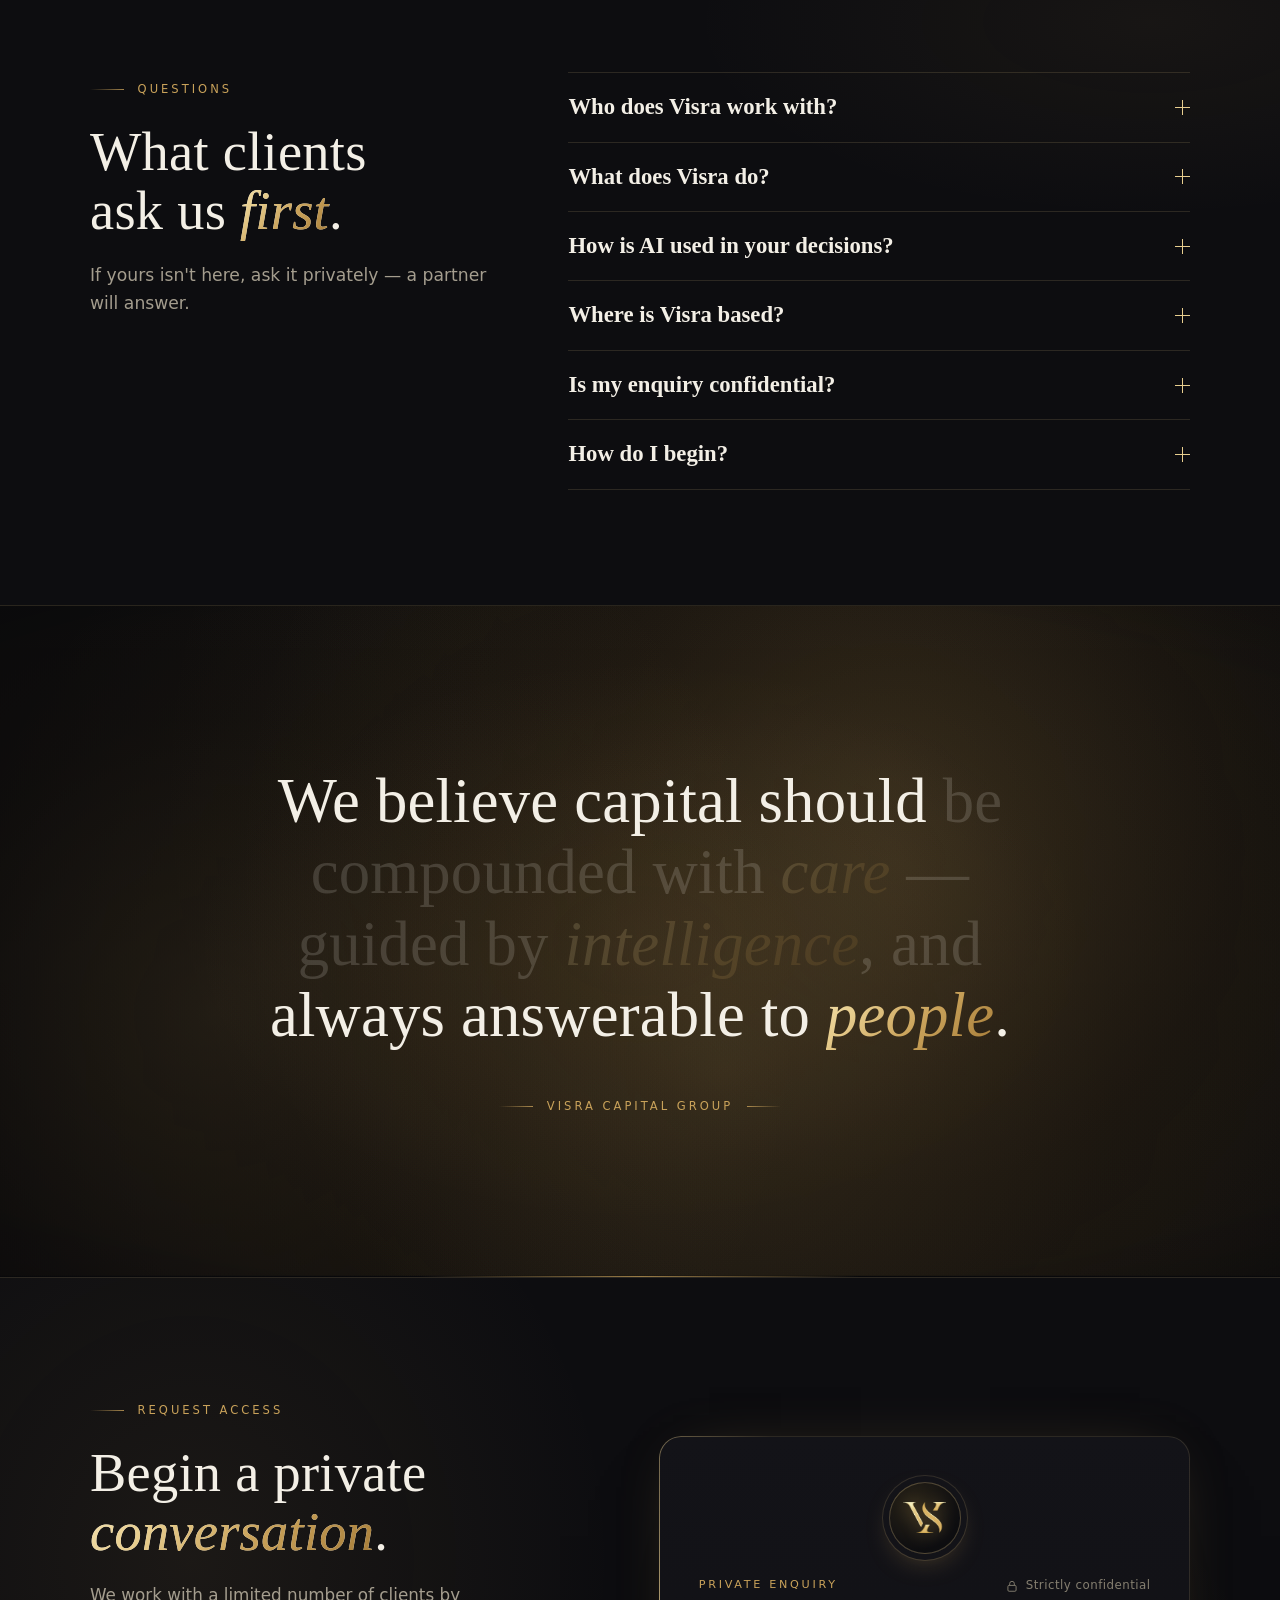
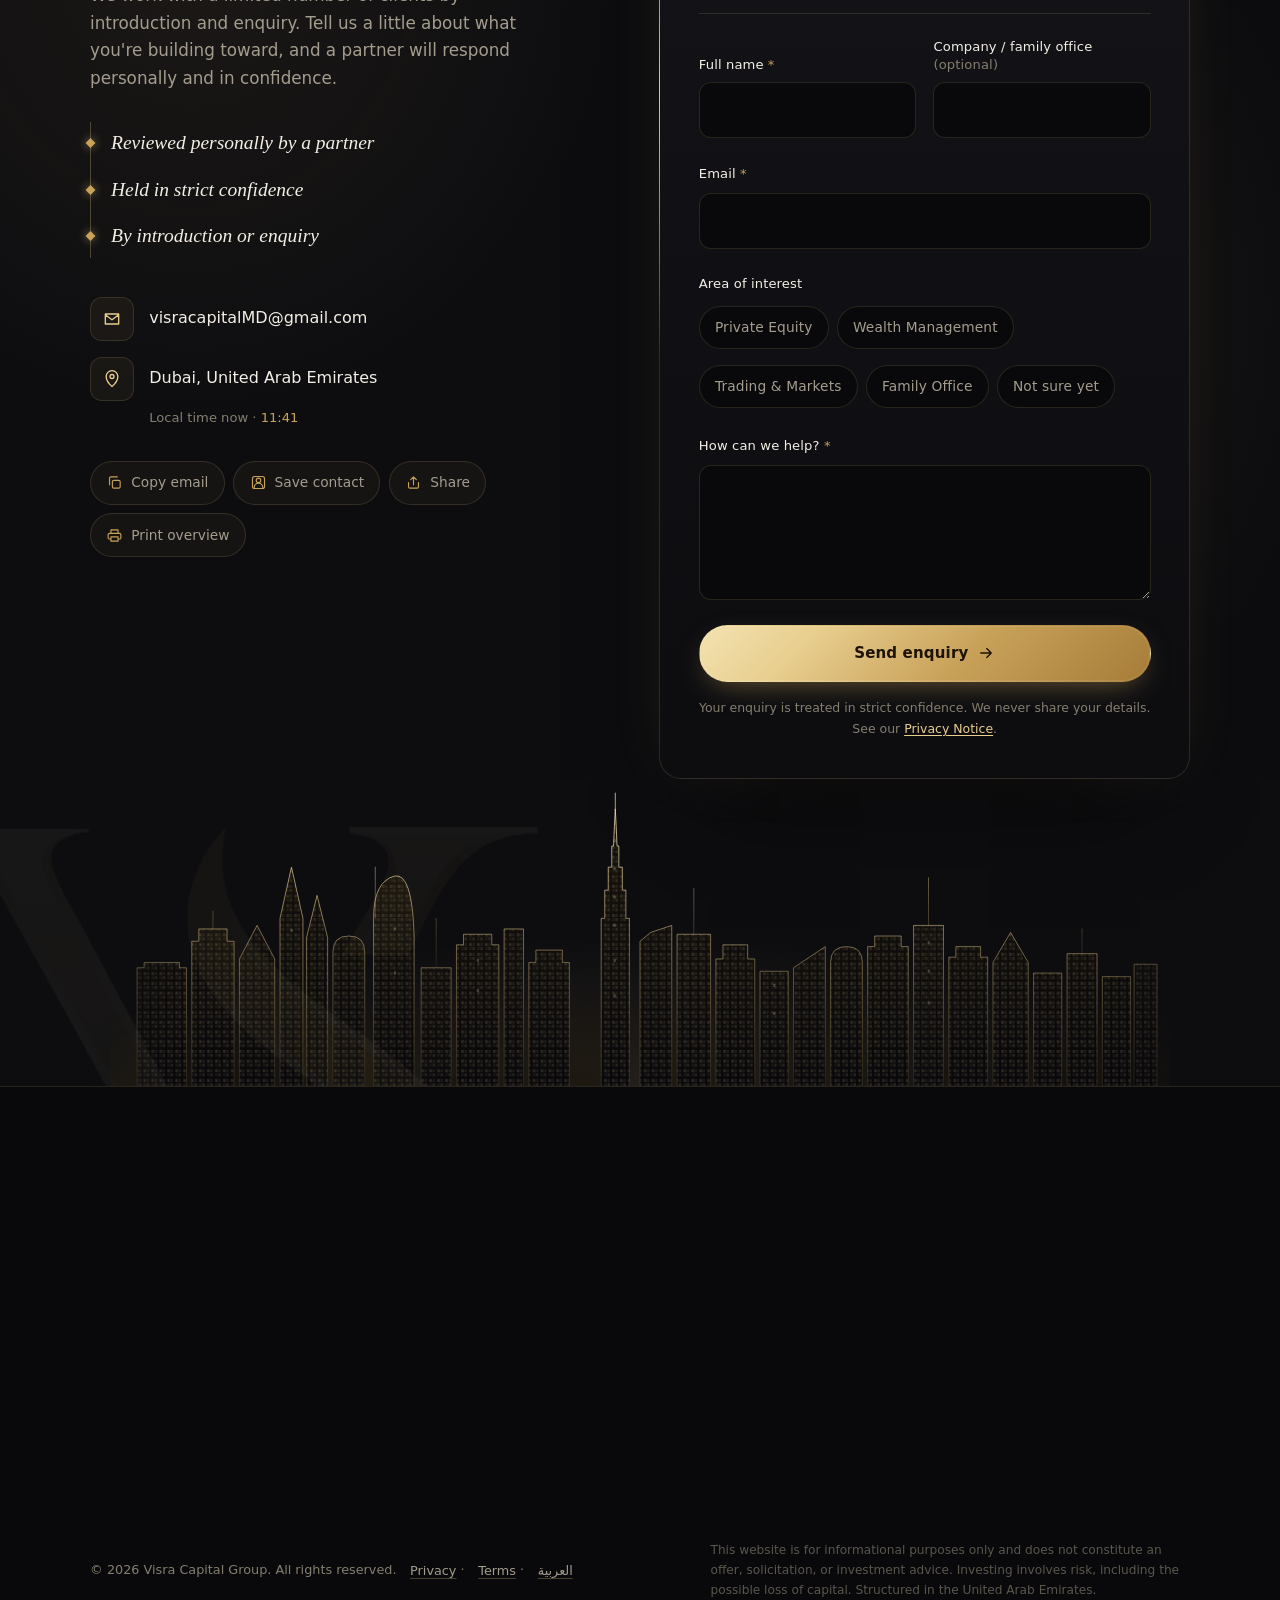
==== commit e845da75: "Markets chart: rising 3D gold towers Replaced the line chart with a row of extruded 3D gold towers t" ====
--- a/index.html
+++ b/index.html
@@ -49,7 +49,7 @@
   <link rel="preconnect" href="https://fonts.gstatic.com" crossorigin />
   <link href="https://fonts.googleapis.com/css2?family=Cormorant+Garamond:ital,wght@0,400;0,500;0,600;1,400;1,500&family=Inter:wght@400;500;600&display=swap" rel="stylesheet" />
 
-  <link rel="stylesheet" href="styles.css?v=202611211246" />
+  <link rel="stylesheet" href="styles.css?v=202611211250" />
   <link rel="icon" type="image/png" sizes="32x32" href="assets/favicon-32.png" />
   <link rel="icon" type="image/png" sizes="192x192" href="assets/icon-192.png" />
   <link rel="apple-touch-icon" href="assets/apple-touch-icon.png" />
@@ -855,6 +855,6 @@
   </div>
 
 
-  <script src="script.js?v=202611211246"></script>
+  <script src="script.js?v=202611211250"></script>
 </body>
 </html>
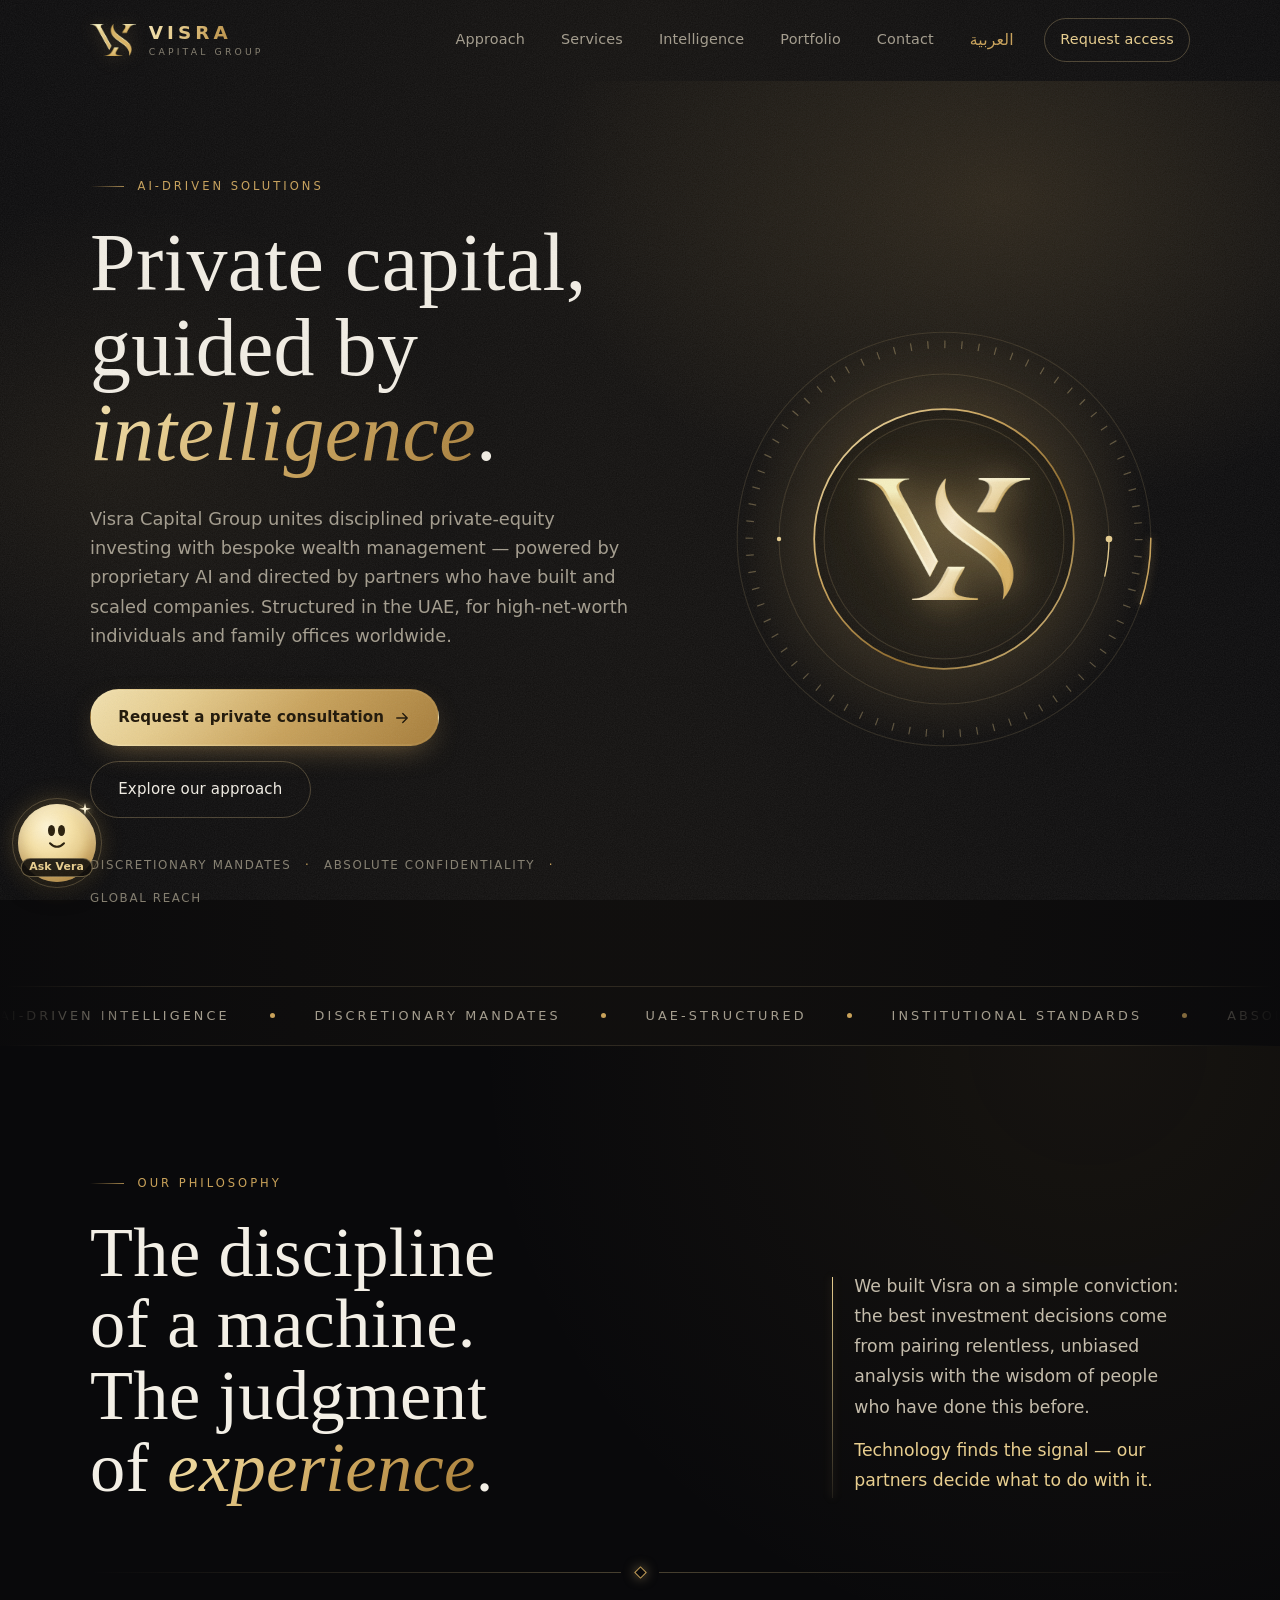
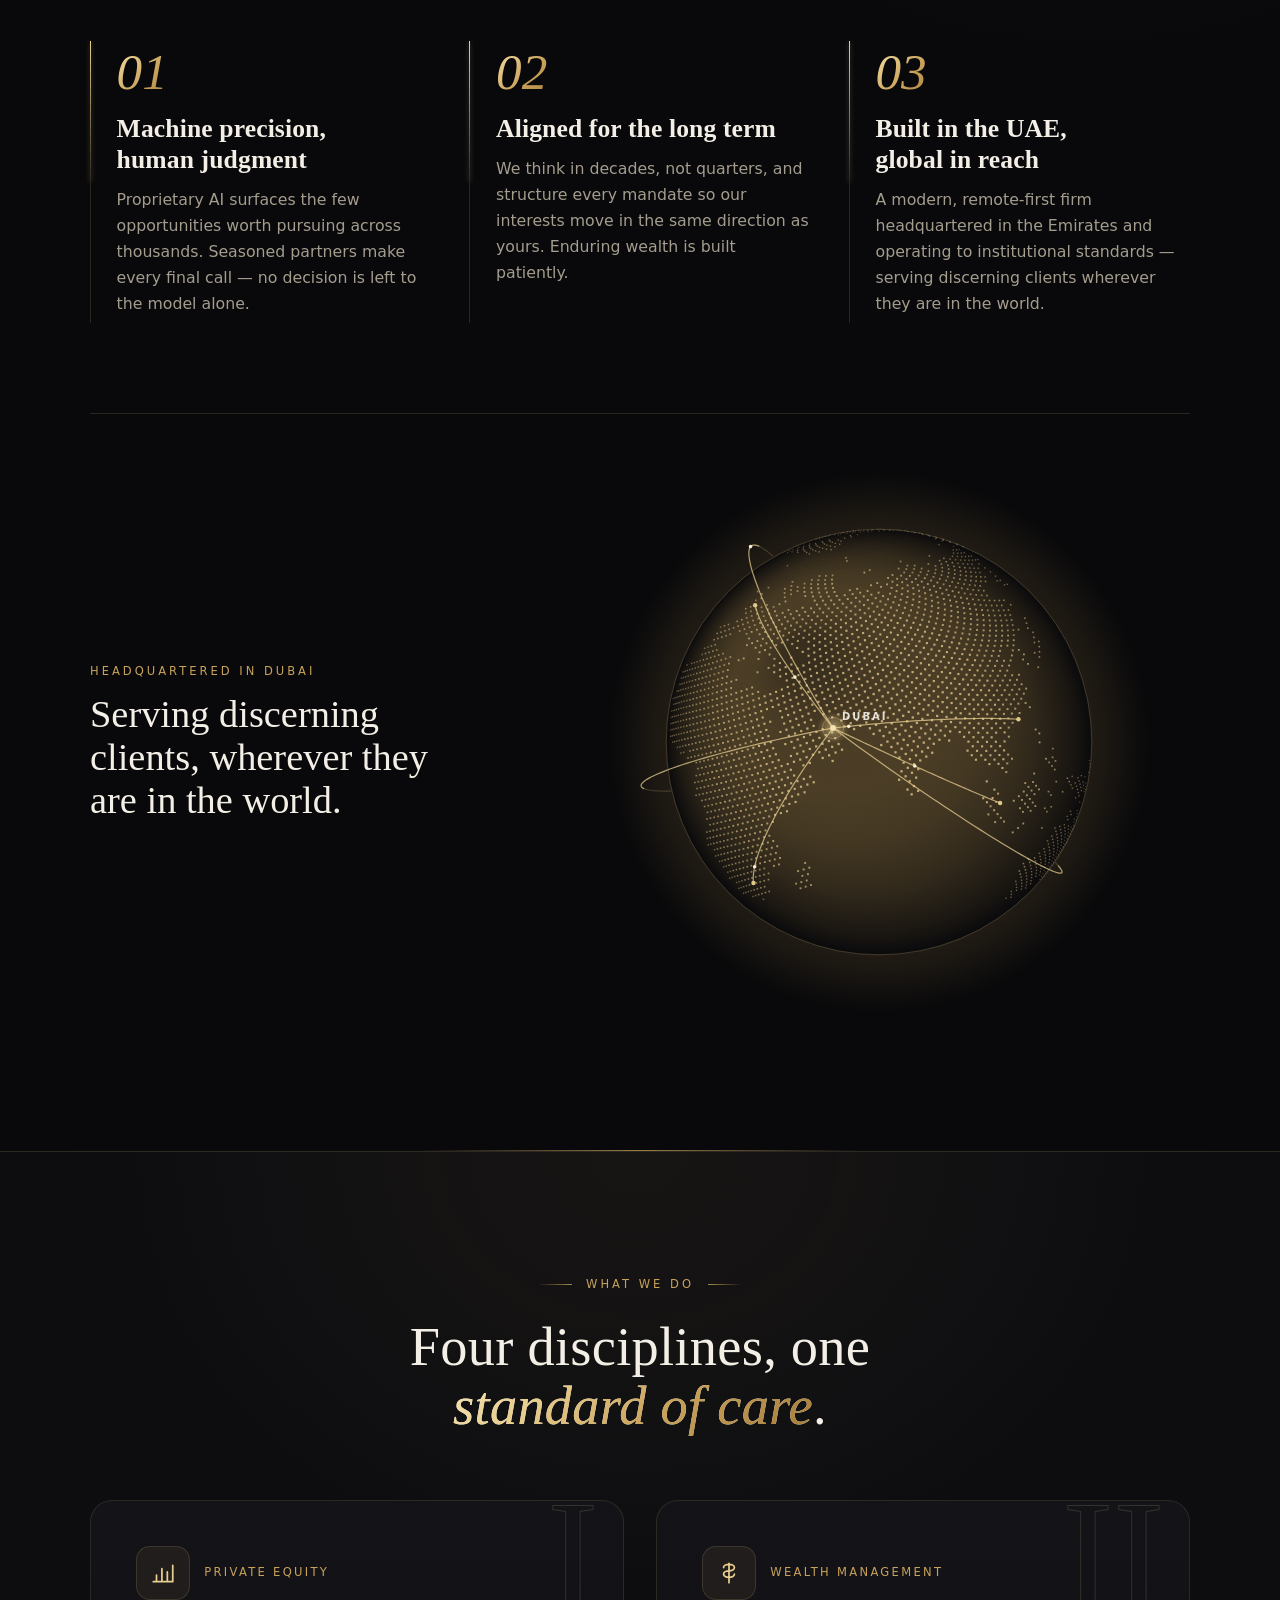
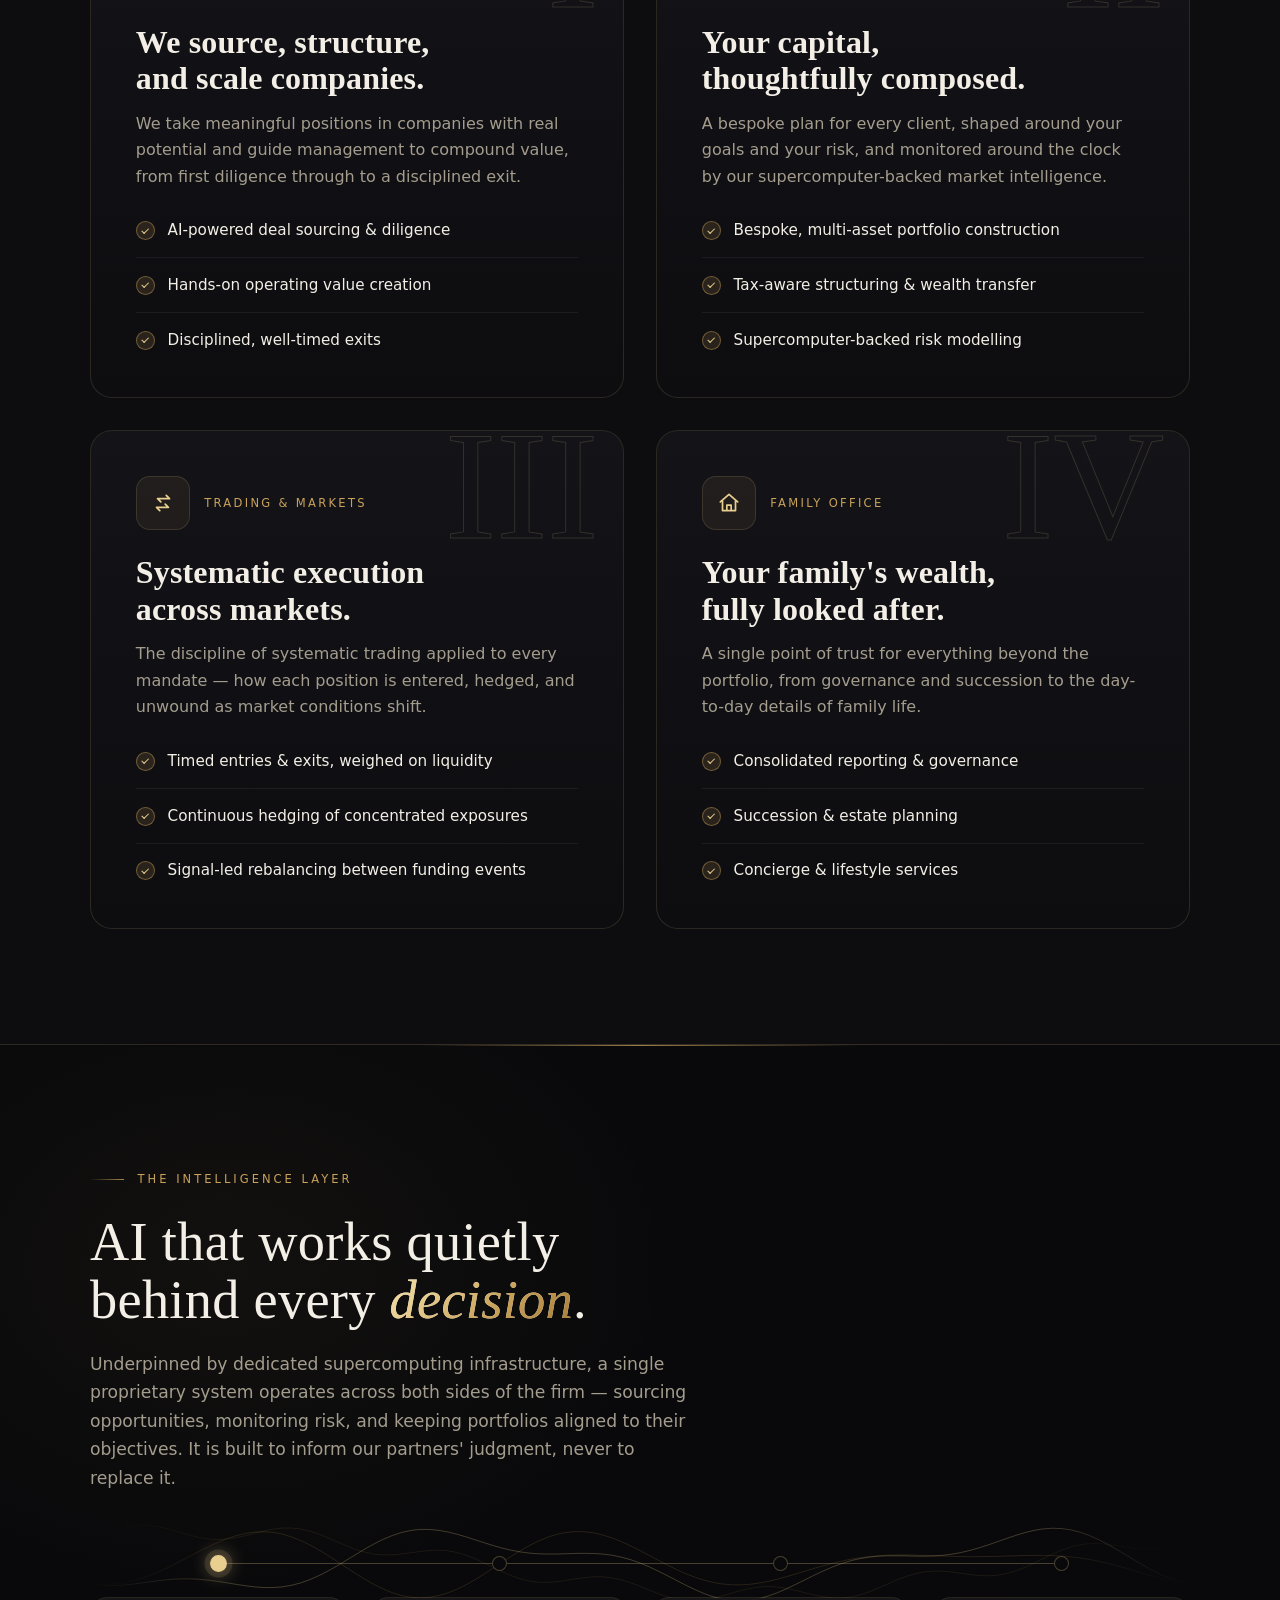
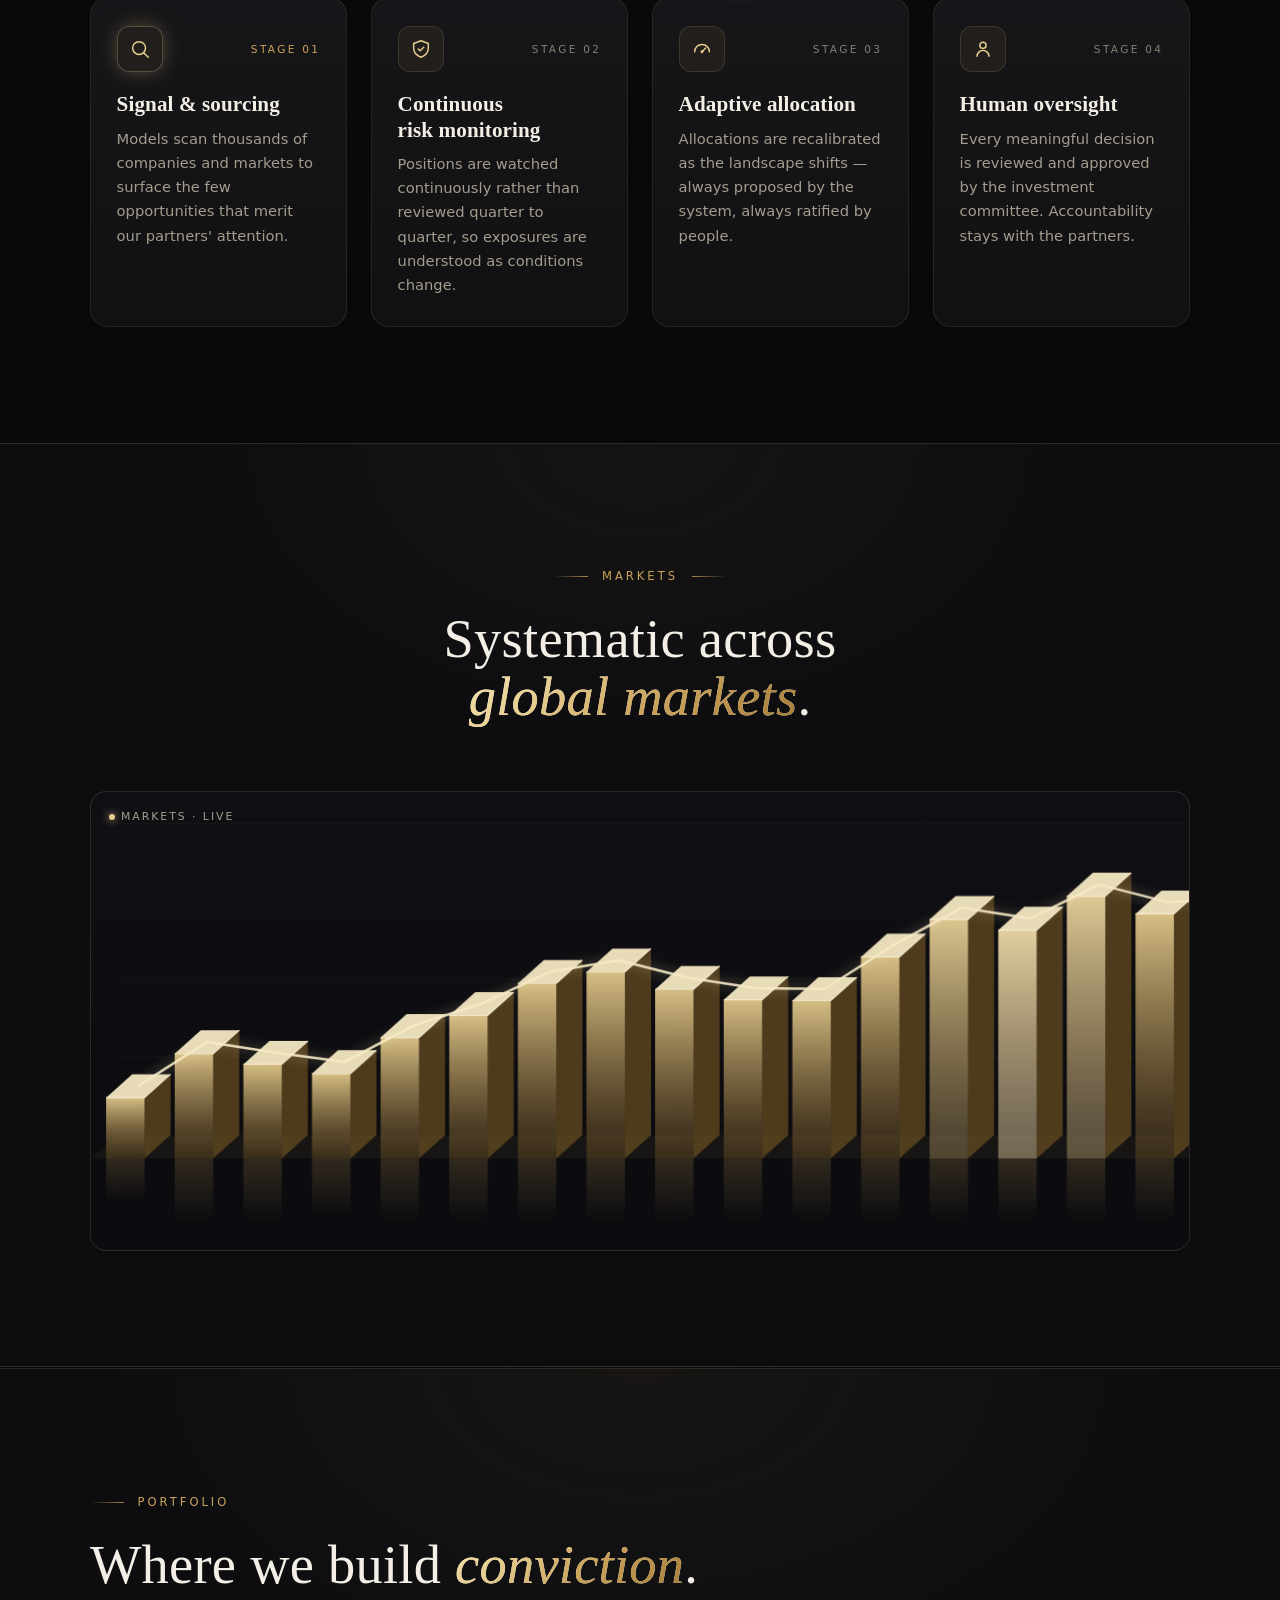
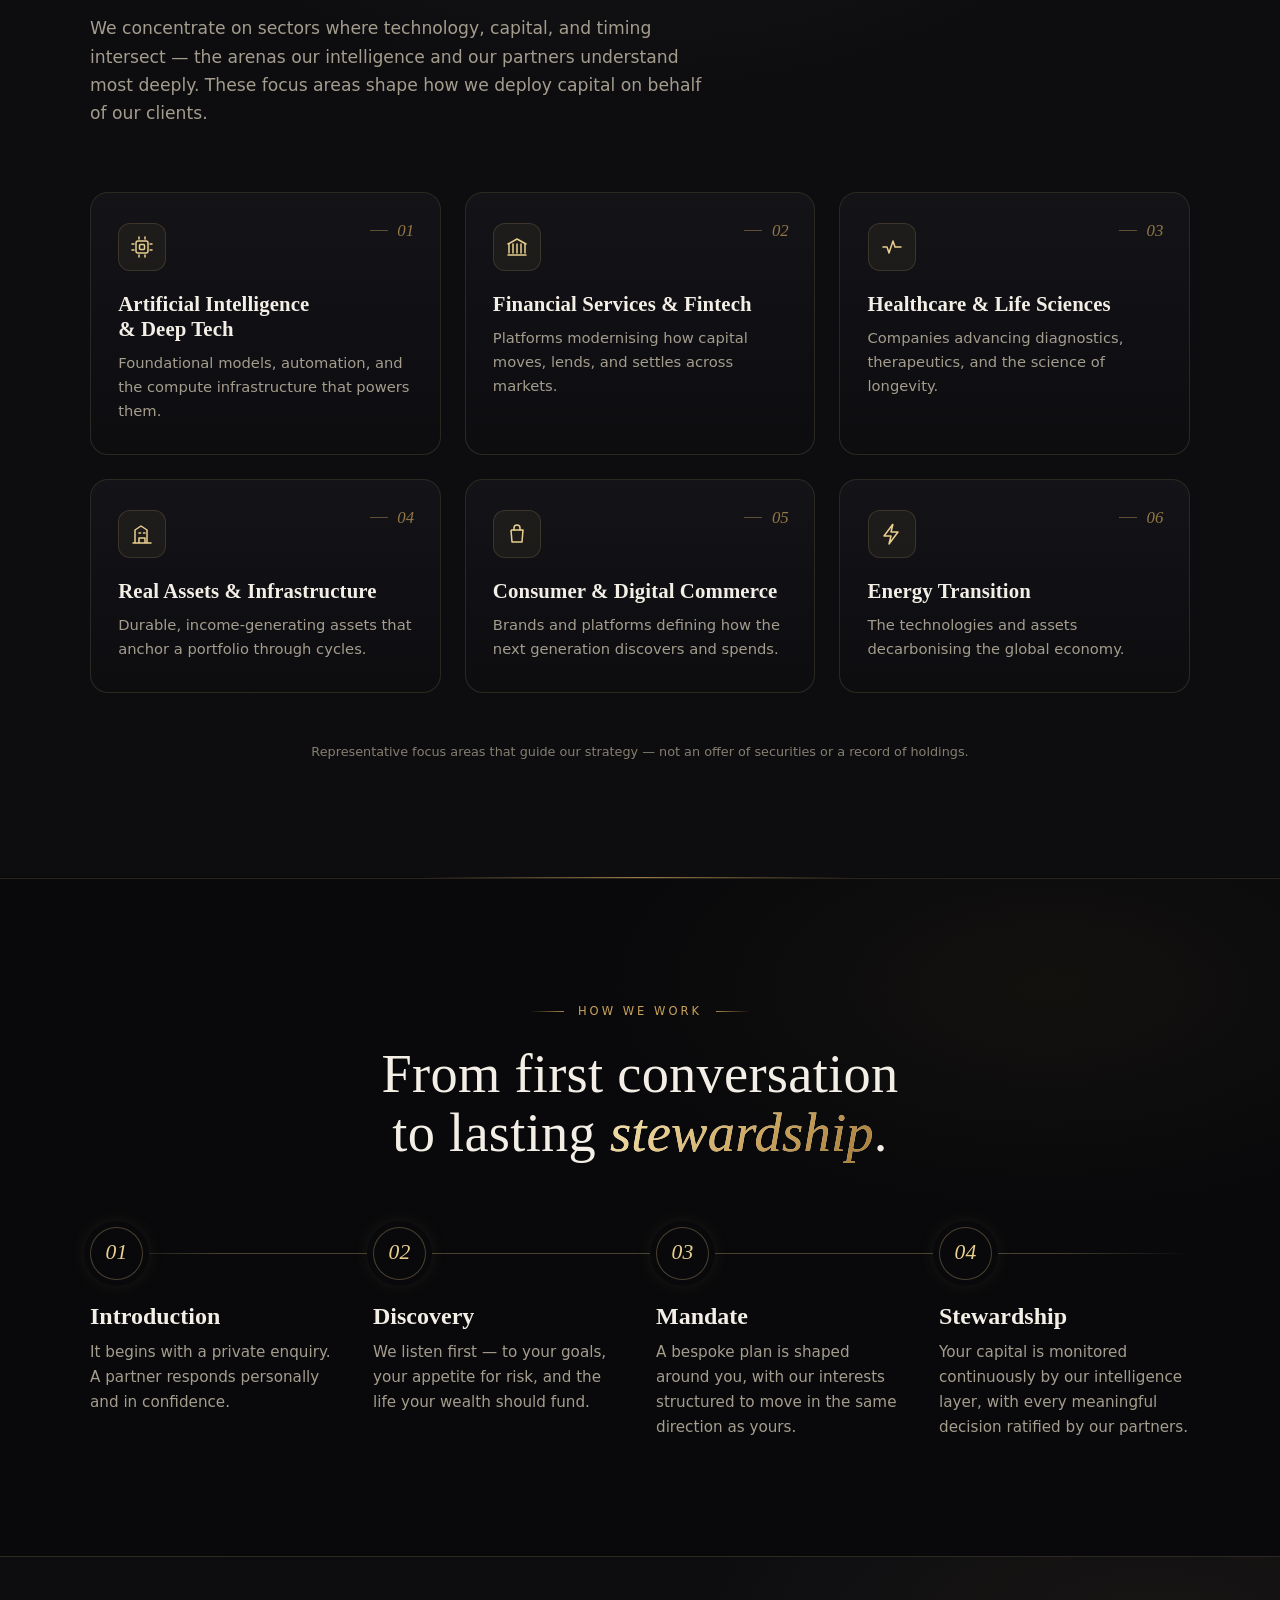
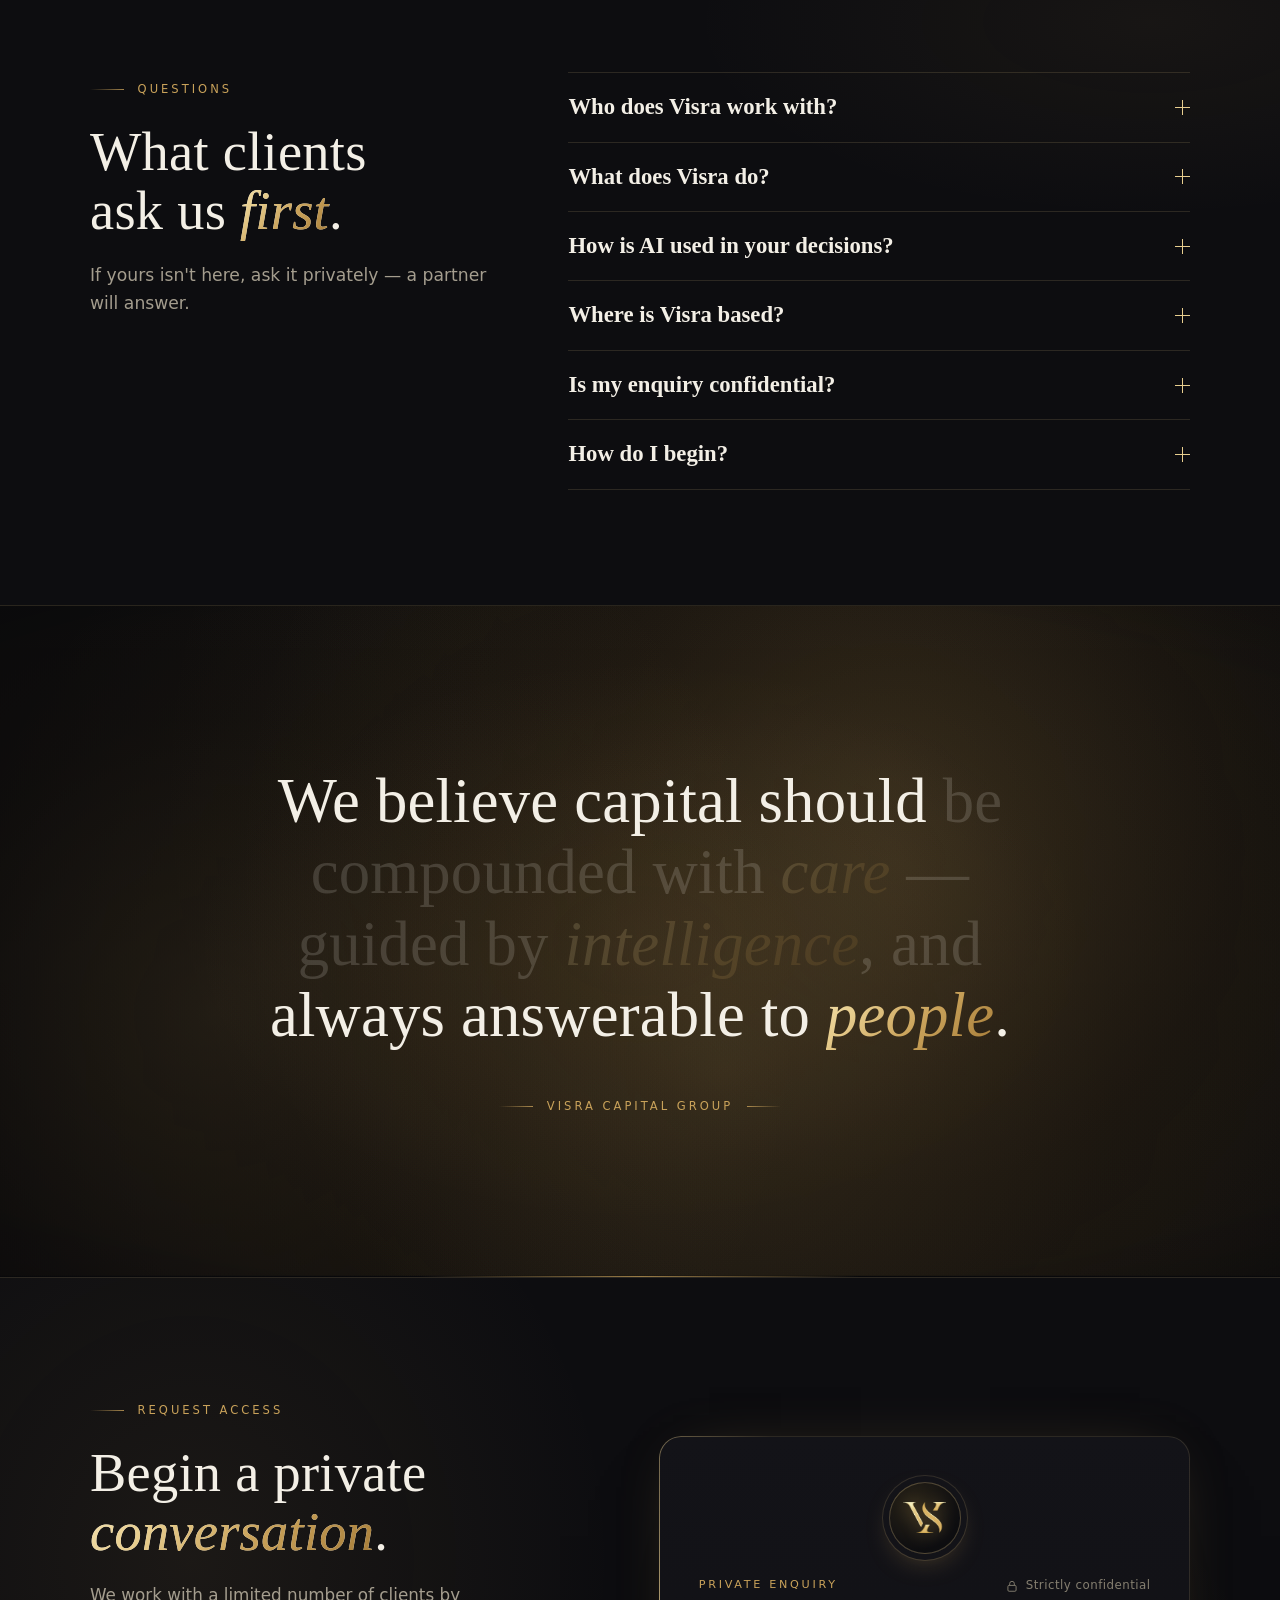
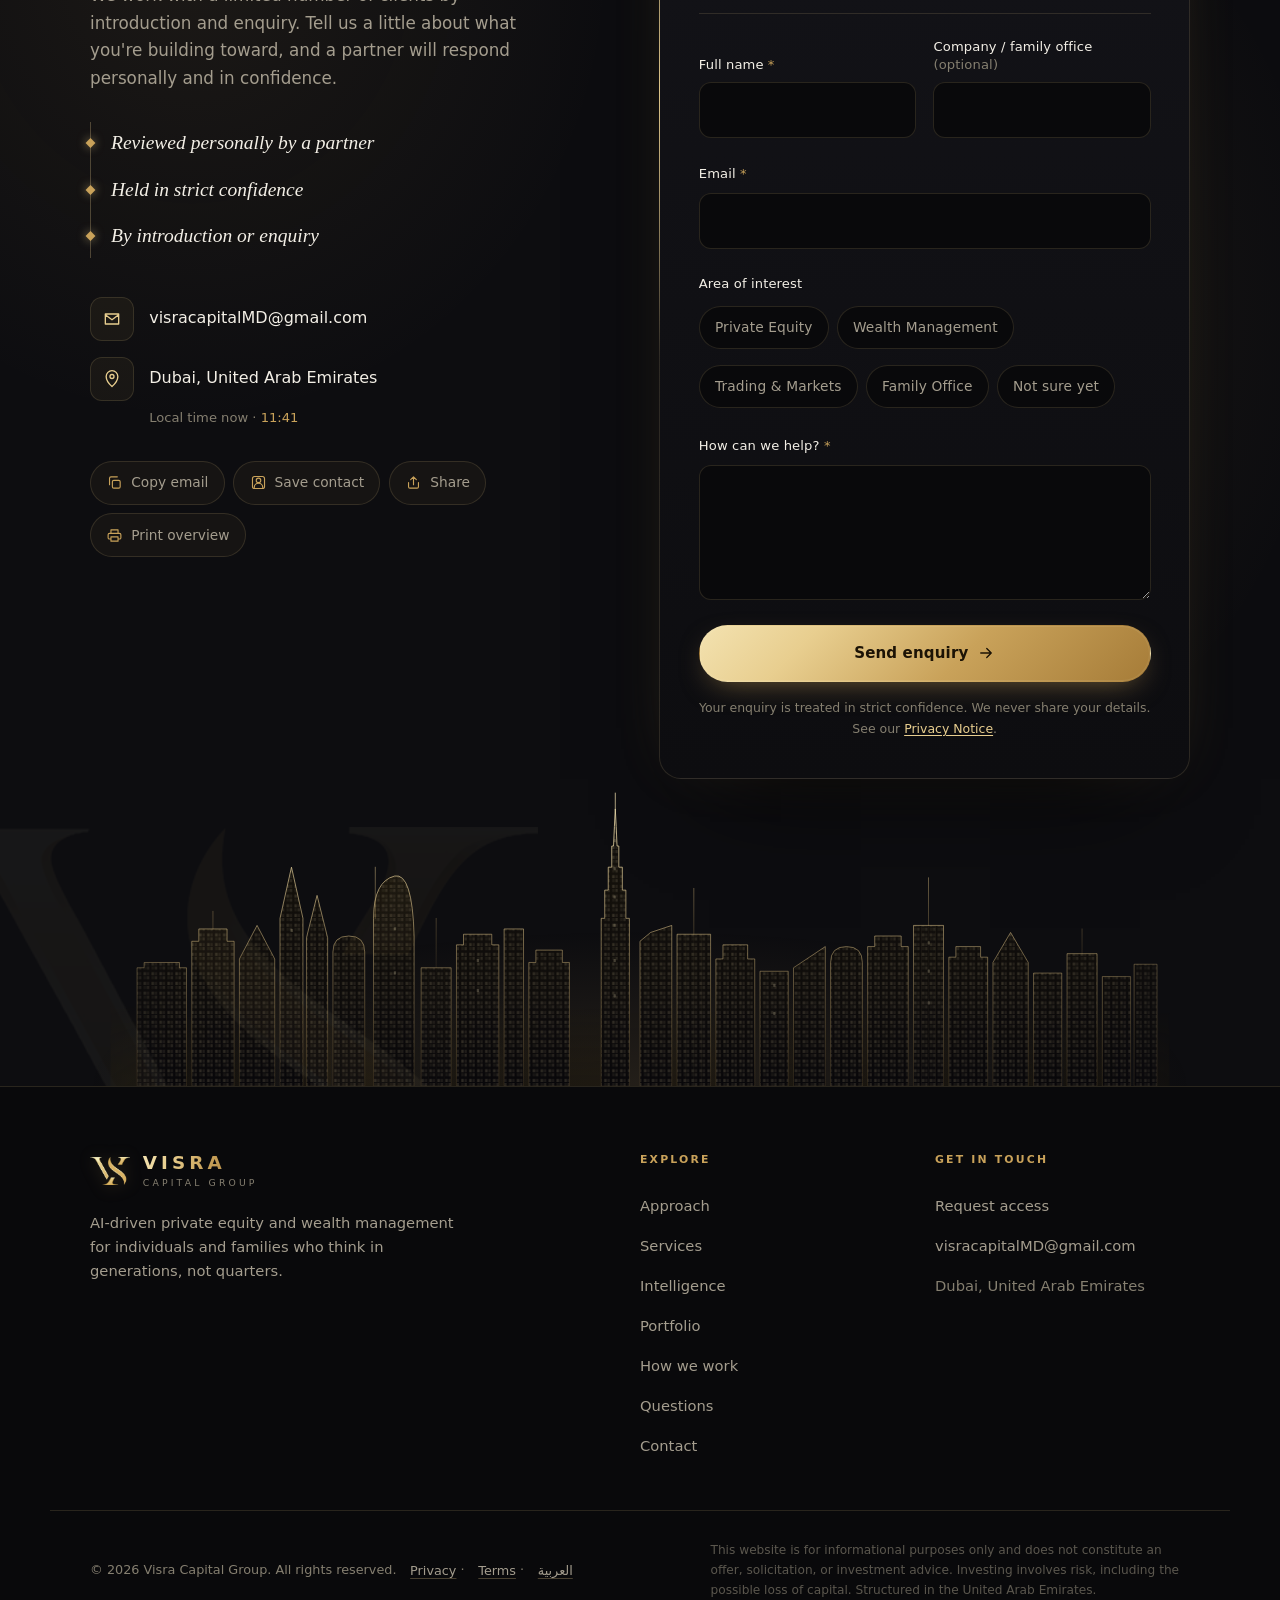
==== commit 40aaa3d0: "Markets towers: rise-up entrance, floor reflections, rim light, light sweep - Towers grow out of the" ====
--- a/index.html
+++ b/index.html
@@ -49,7 +49,7 @@
   <link rel="preconnect" href="https://fonts.gstatic.com" crossorigin />
   <link href="https://fonts.googleapis.com/css2?family=Cormorant+Garamond:ital,wght@0,400;0,500;0,600;1,400;1,500&family=Inter:wght@400;500;600&display=swap" rel="stylesheet" />
 
-  <link rel="stylesheet" href="styles.css?v=202611211250" />
+  <link rel="stylesheet" href="styles.css?v=202611211253" />
   <link rel="icon" type="image/png" sizes="32x32" href="assets/favicon-32.png" />
   <link rel="icon" type="image/png" sizes="192x192" href="assets/icon-192.png" />
   <link rel="apple-touch-icon" href="assets/apple-touch-icon.png" />
@@ -855,6 +855,6 @@
   </div>
 
 
-  <script src="script.js?v=202611211250"></script>
+  <script src="script.js?v=202611211253"></script>
 </body>
 </html>
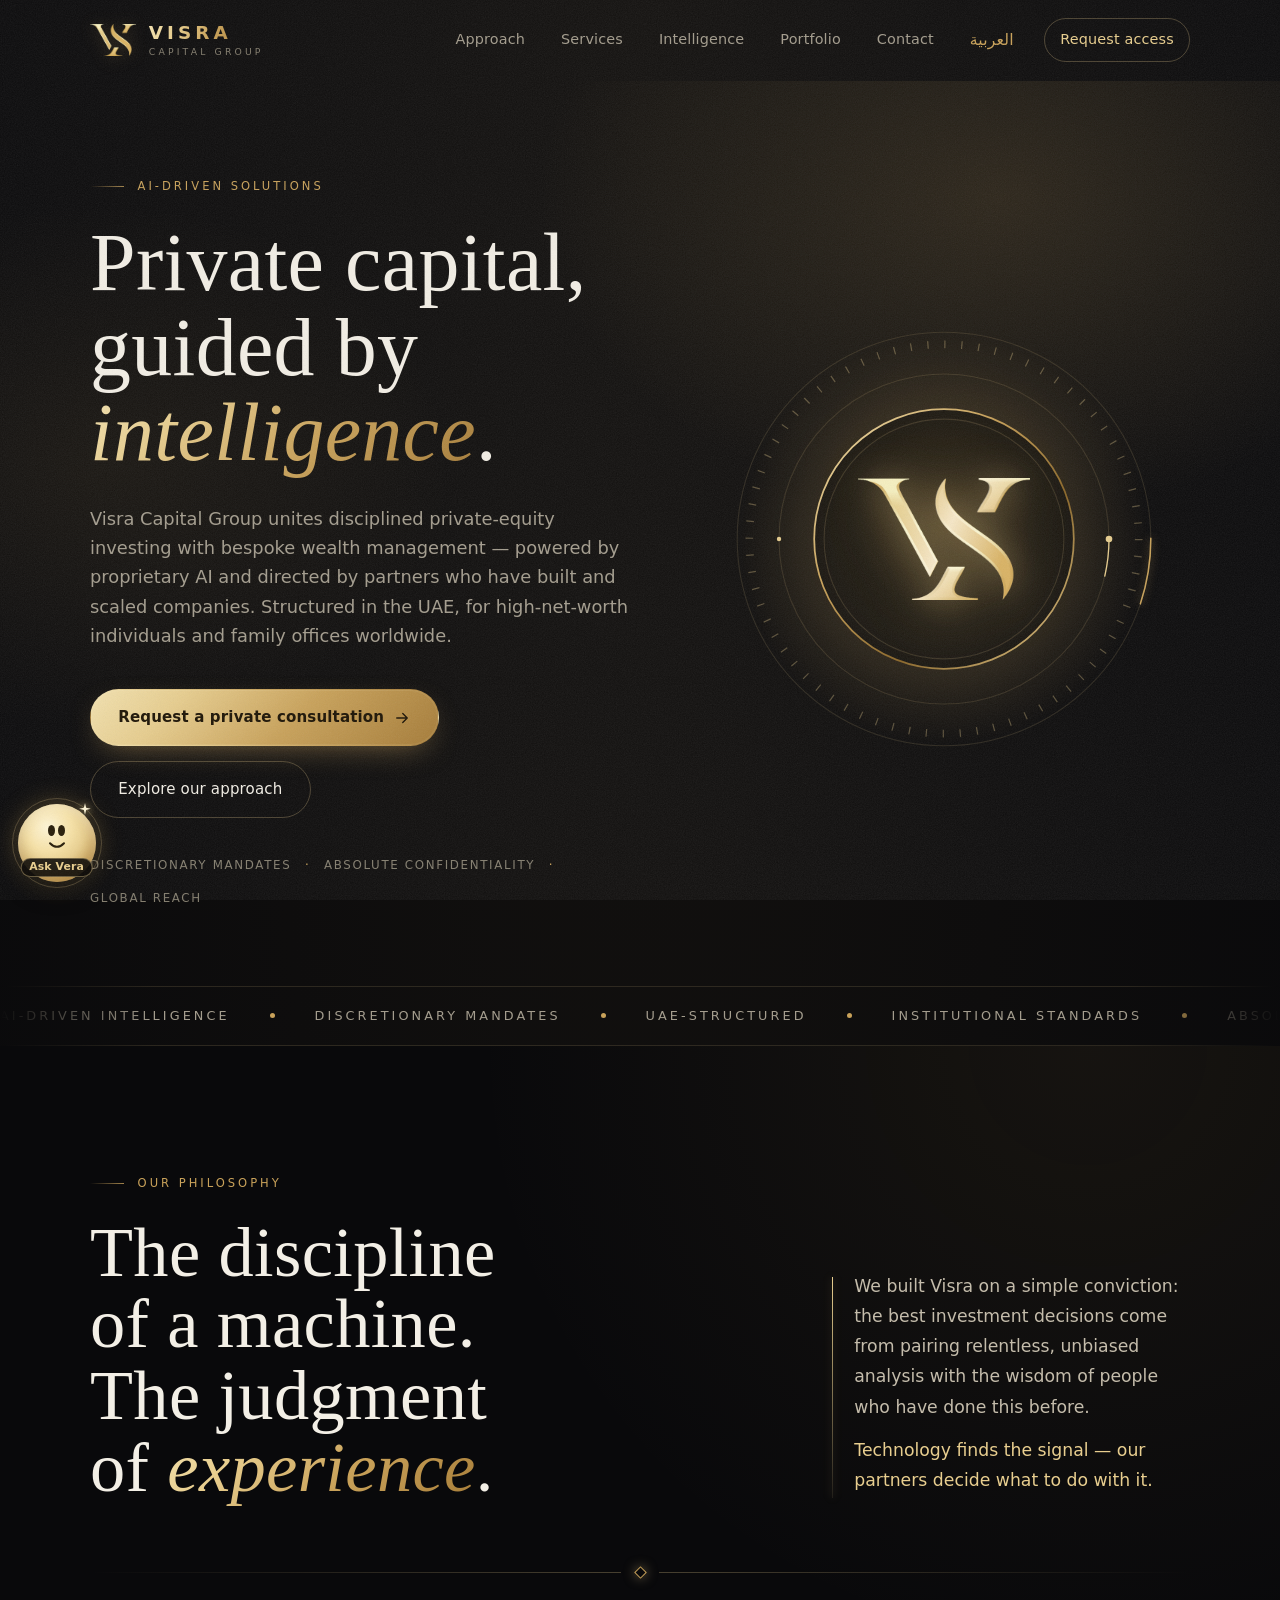
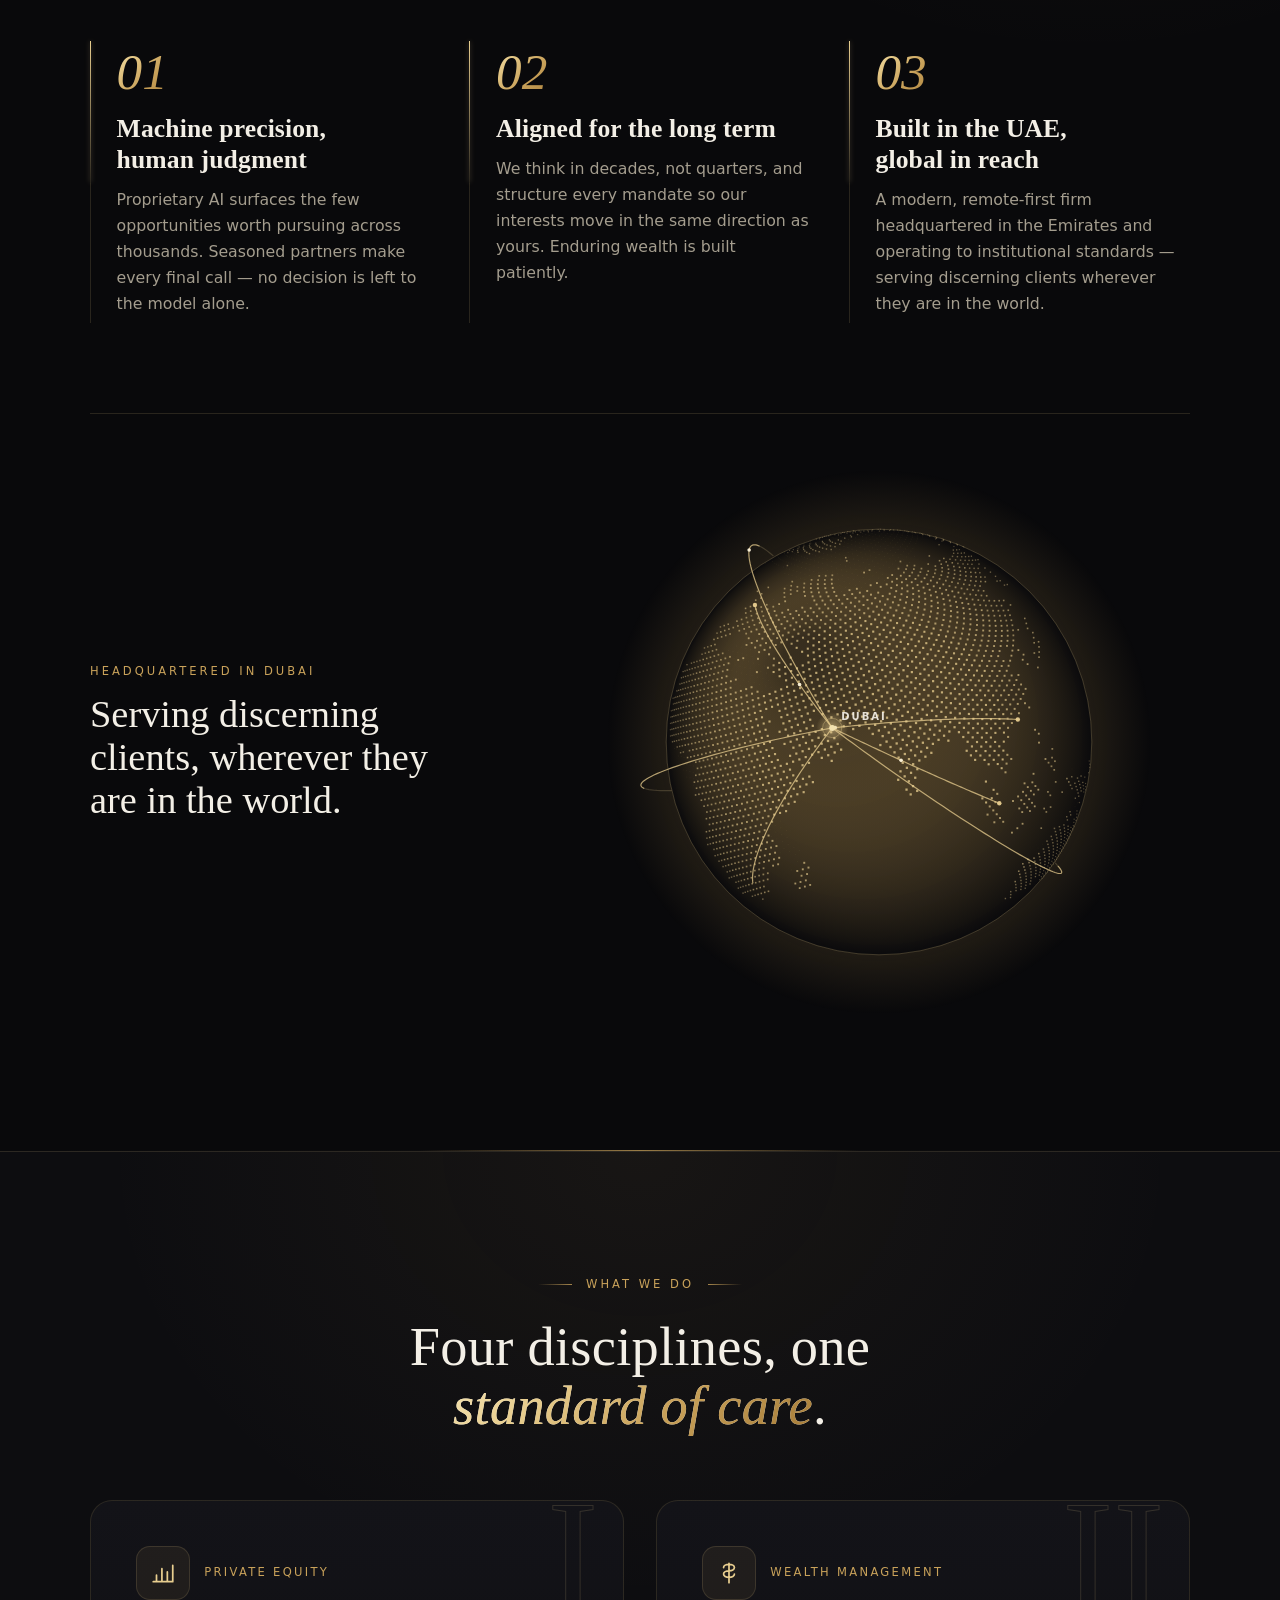
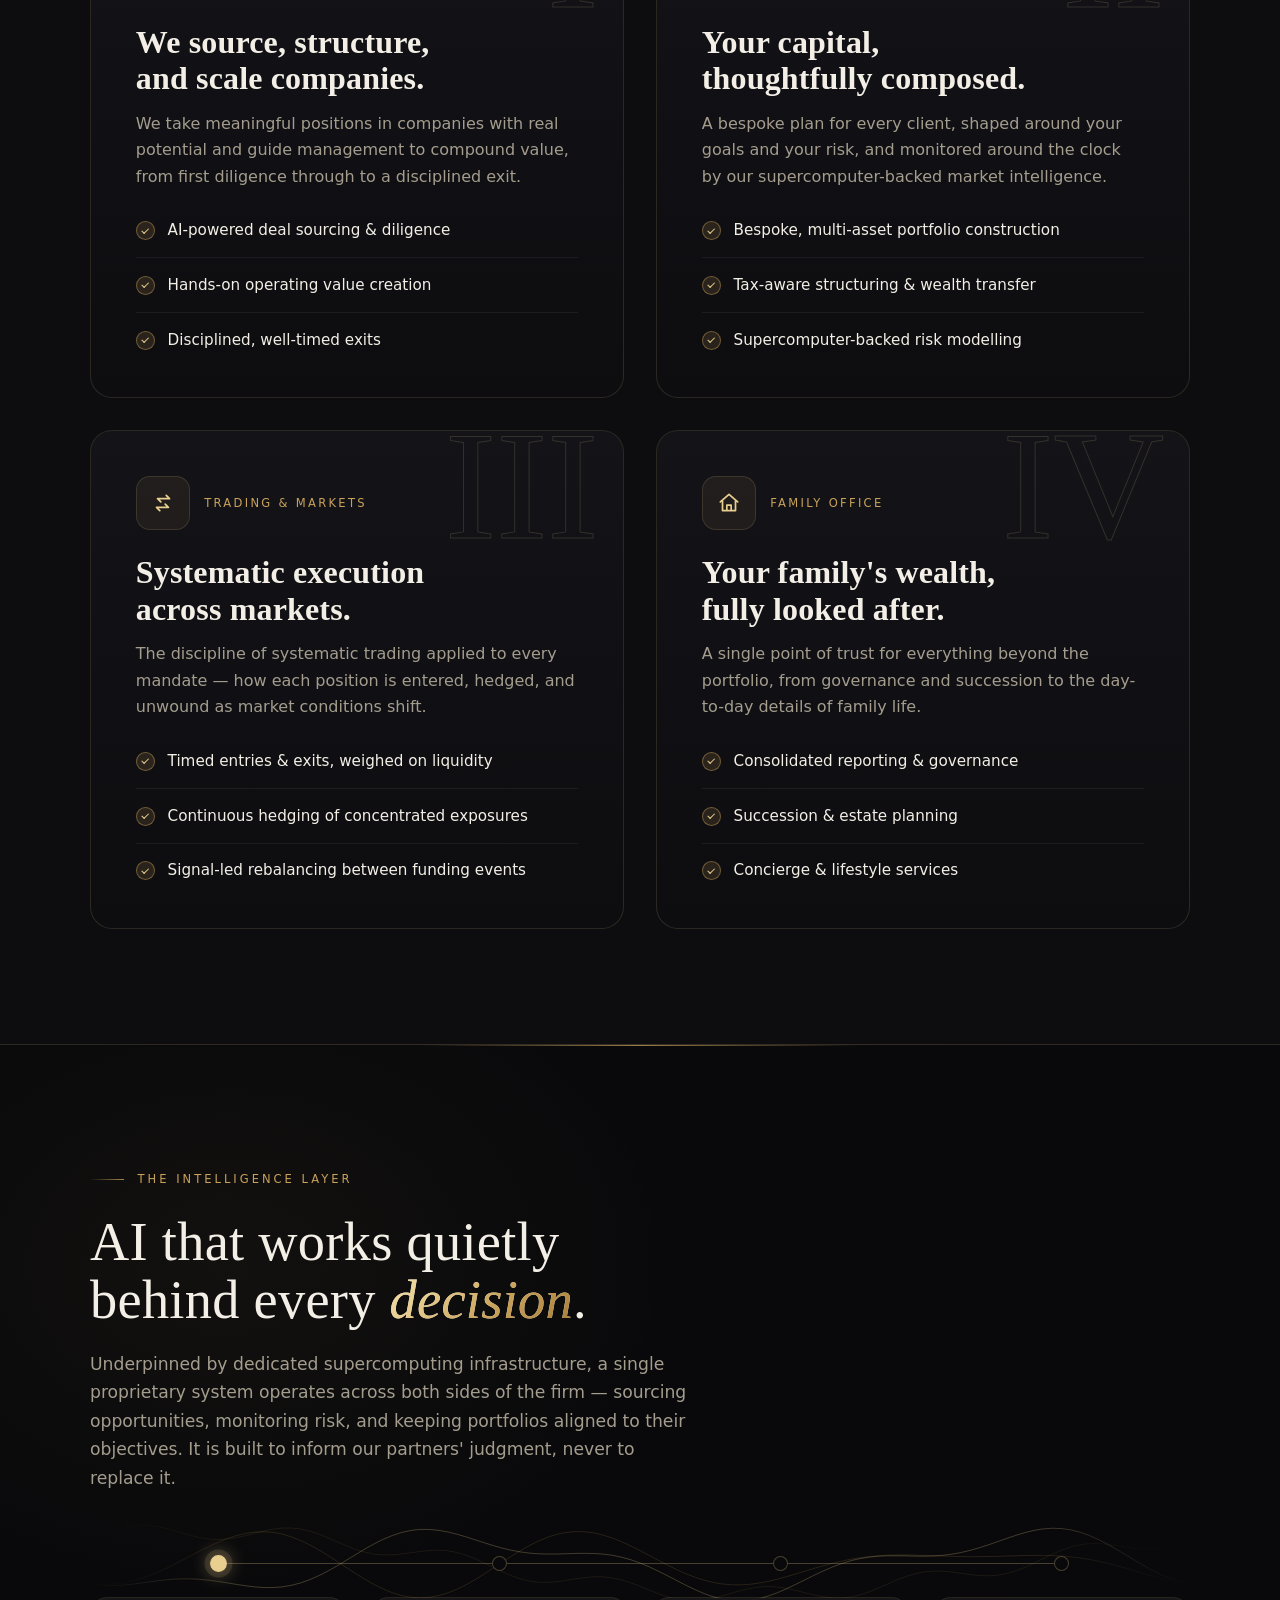
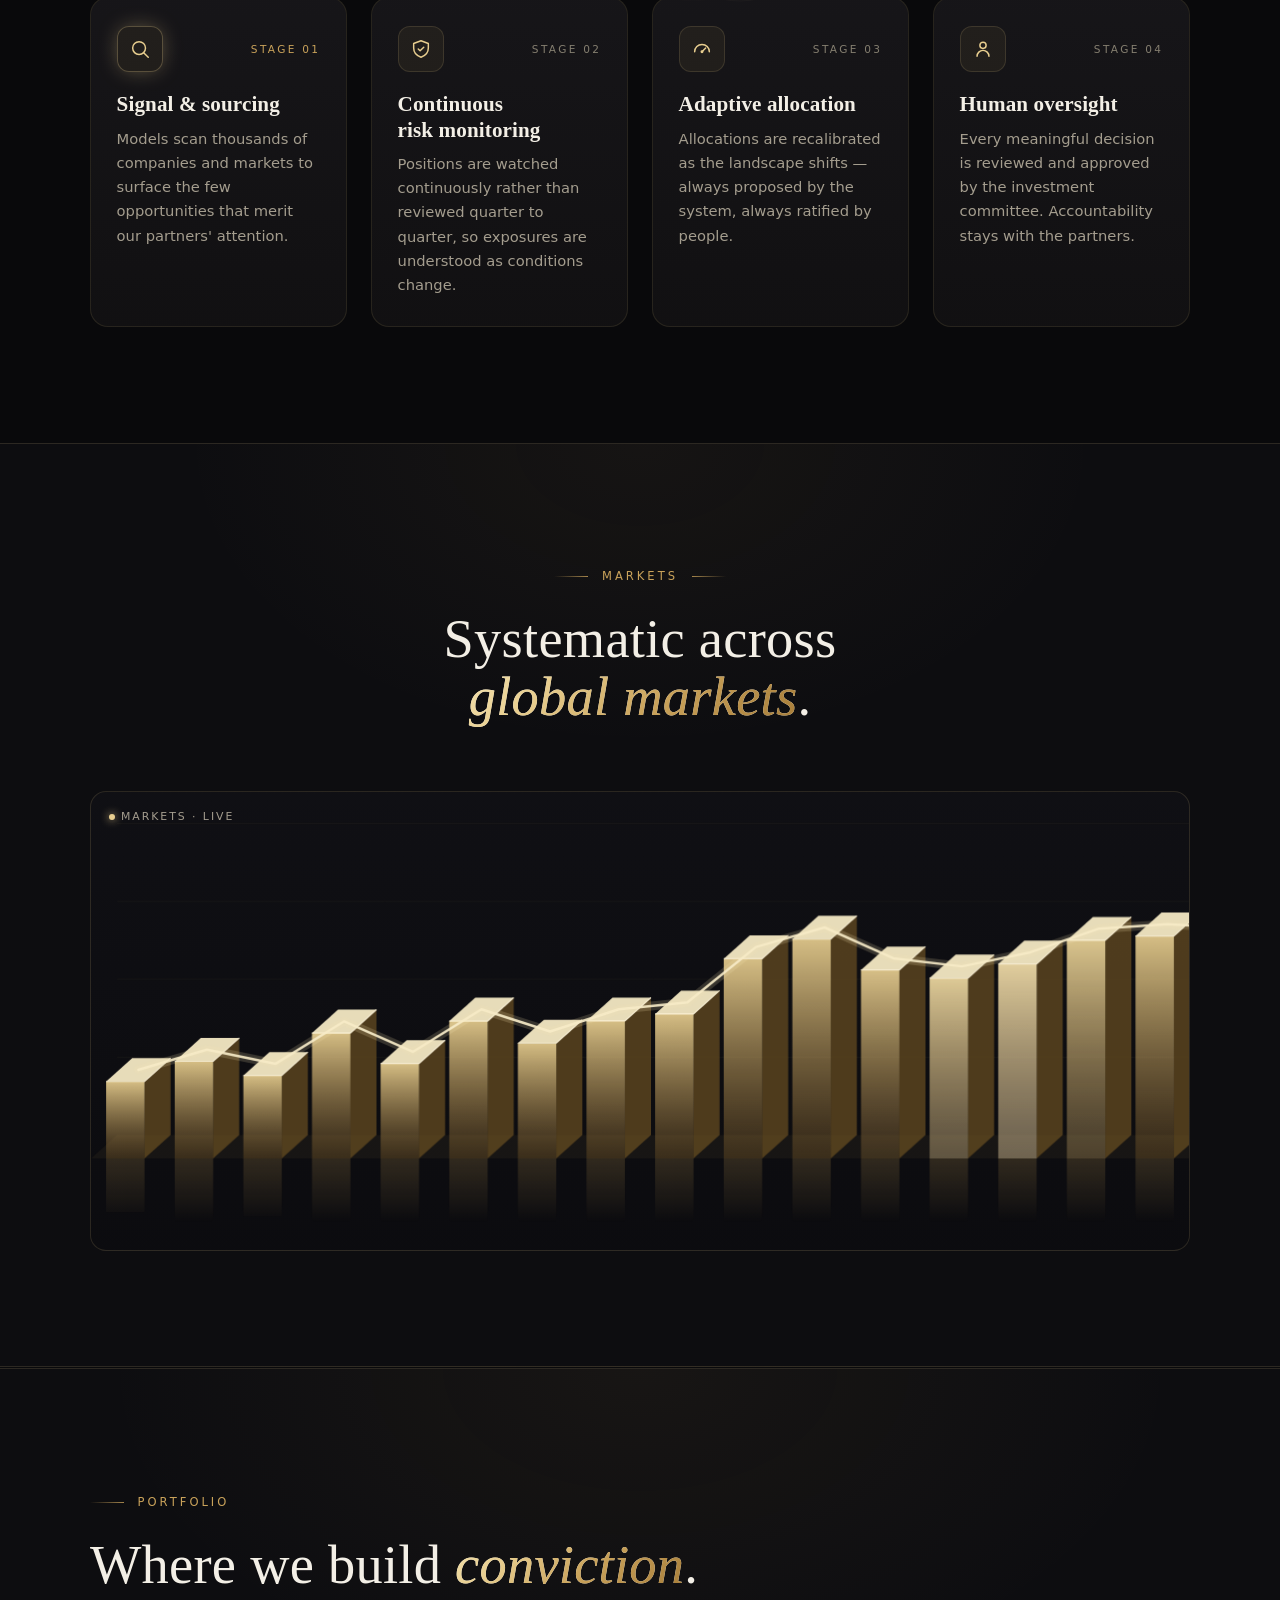
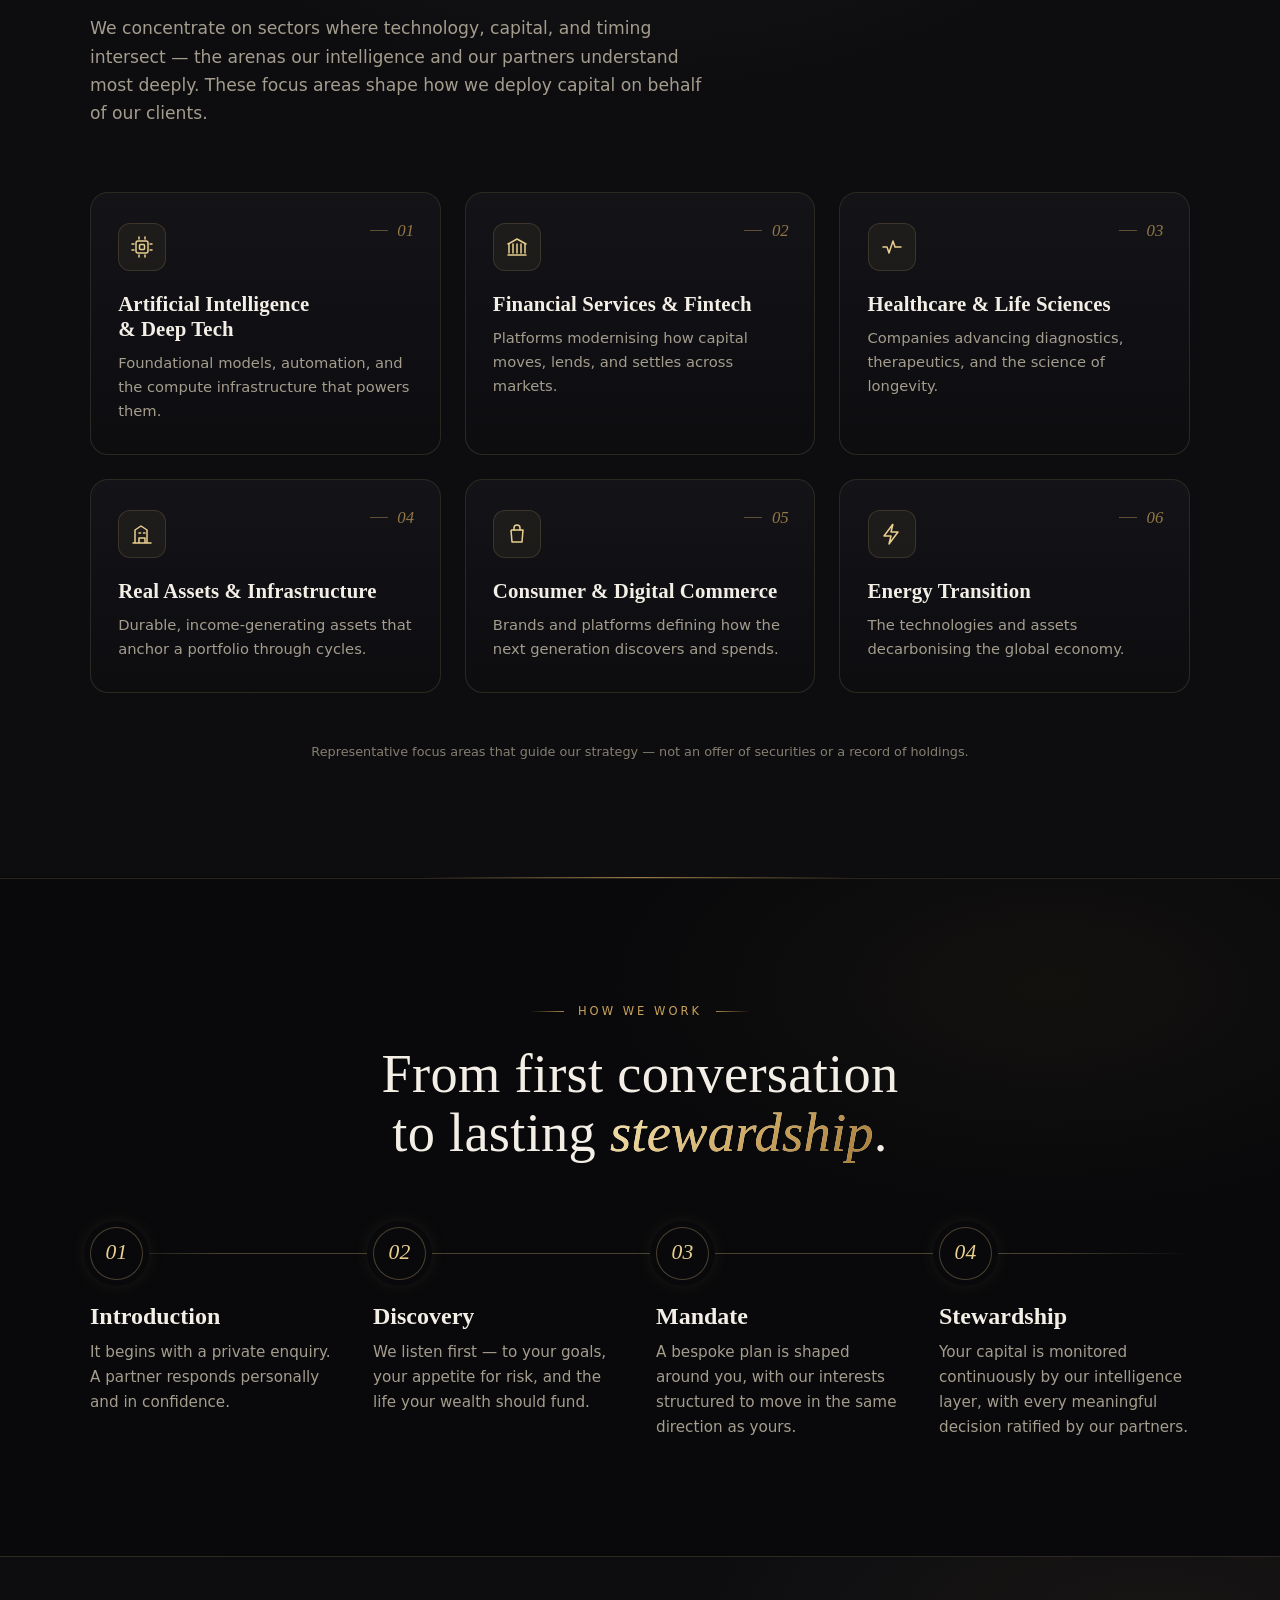
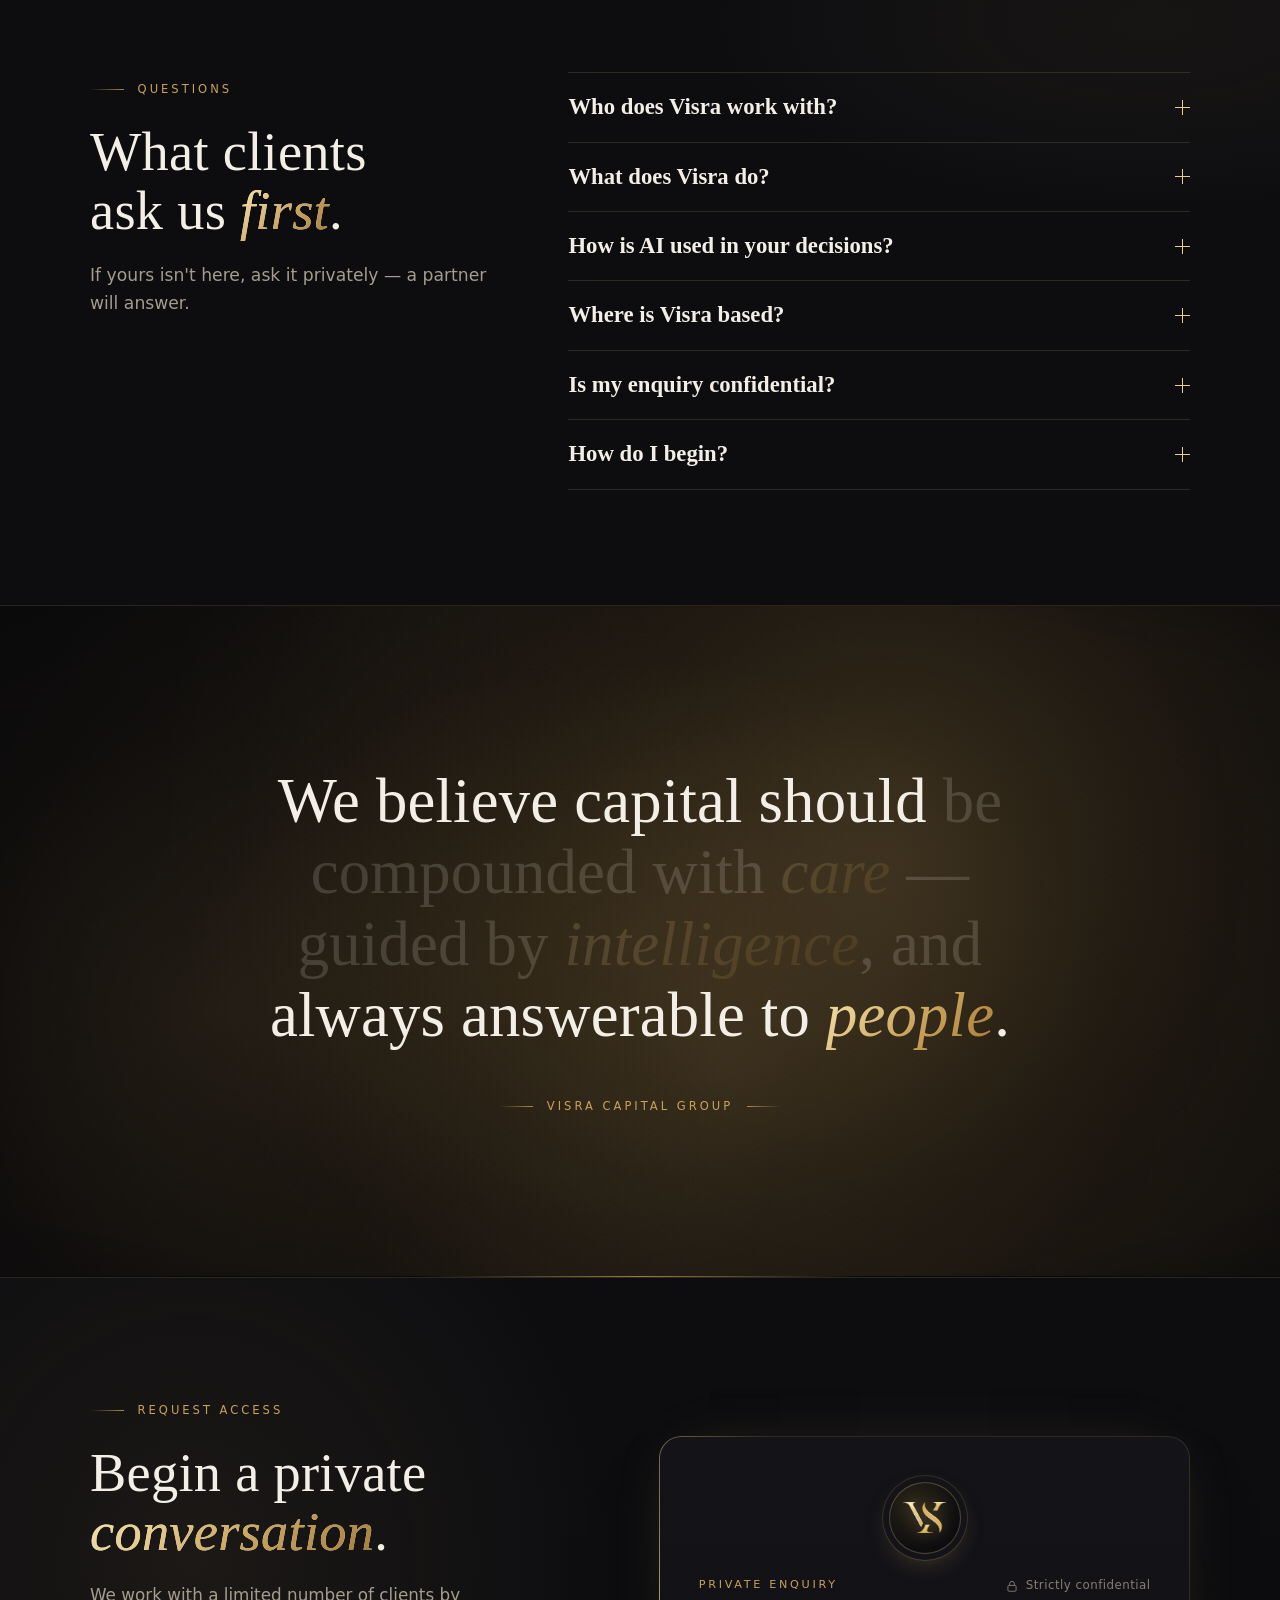
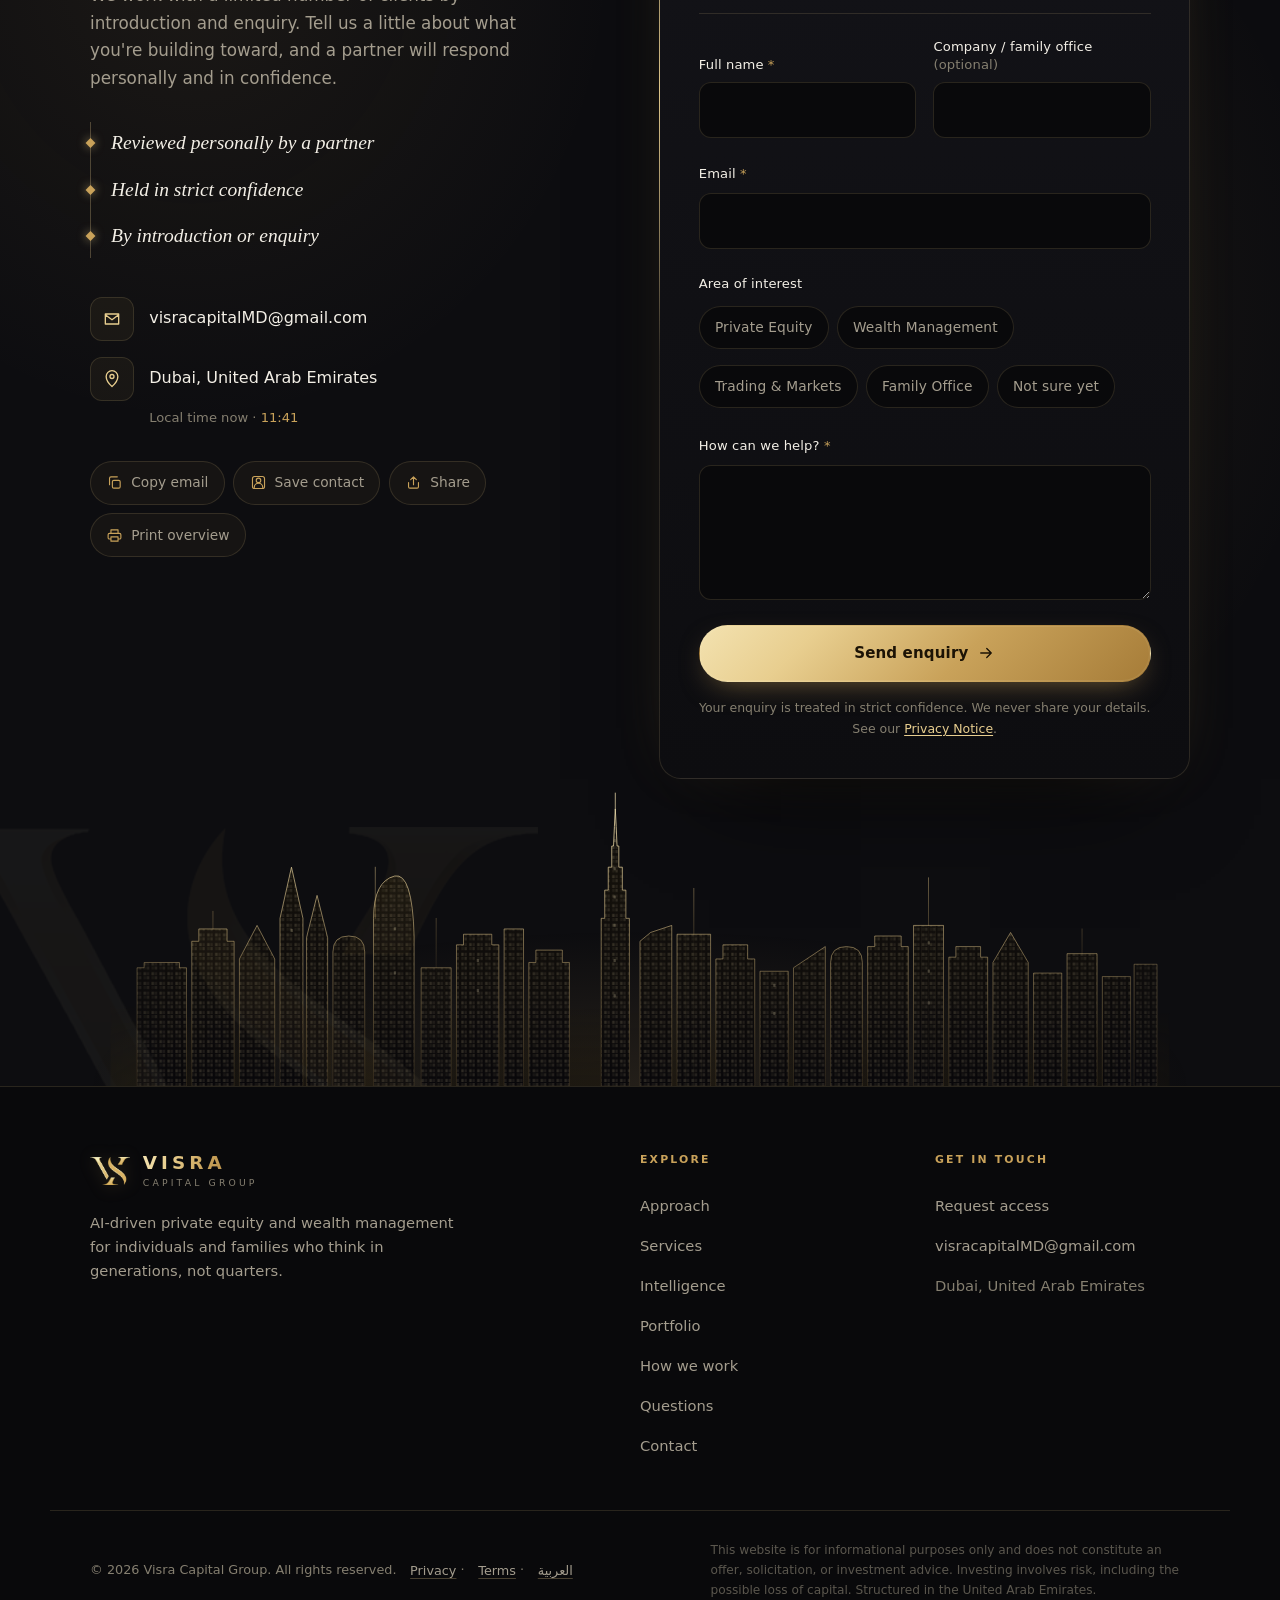
==== commit 70941867: "Performance pass on the recent effects (same look, far less work) - Button shine now moves with tran" ====
--- a/index.html
+++ b/index.html
@@ -49,7 +49,7 @@
   <link rel="preconnect" href="https://fonts.gstatic.com" crossorigin />
   <link href="https://fonts.googleapis.com/css2?family=Cormorant+Garamond:ital,wght@0,400;0,500;0,600;1,400;1,500&family=Inter:wght@400;500;600&display=swap" rel="stylesheet" />
 
-  <link rel="stylesheet" href="styles.css?v=202611211253" />
+  <link rel="stylesheet" href="styles.css?v=202611211259" />
   <link rel="icon" type="image/png" sizes="32x32" href="assets/favicon-32.png" />
   <link rel="icon" type="image/png" sizes="192x192" href="assets/icon-192.png" />
   <link rel="apple-touch-icon" href="assets/apple-touch-icon.png" />
@@ -855,6 +855,6 @@
   </div>
 
 
-  <script src="script.js?v=202611211253"></script>
+  <script src="script.js?v=202611211259"></script>
 </body>
 </html>
--- a/styles.css
+++ b/styles.css
@@ -327,8 +327,9 @@
   pointer-events: none;
 }
 @keyframes cta-sweep {
-  0%        { left: -60%; }
-  30%, 100% { left: 130%; }
+  /* moves with transform (GPU) rather than `left`, so it never triggers layout */
+  0%        { transform: translateX(0) skewX(-20deg); }
+  30%, 100% { transform: translateX(425%) skewX(-20deg); }
 }
 .nav__cta:hover { box-shadow: 0 0 22px -6px rgba(232, 206, 143, 0.6); }
 
@@ -1106,11 +1107,11 @@
   -webkit-mask-composite: xor;
           mask: linear-gradient(#000 0 0) content-box exclude, linear-gradient(#000 0 0);
   opacity: 0; transition: opacity 0.4s;
-  animation: orbit 2.4s linear infinite;
   pointer-events: none;
 }
 .focus-card__ico { position: relative; }
-.focus-card:hover .focus-card__ico::after { opacity: 1; }
+/* the orbit only runs while it can be seen (on hover), not on all six icons all the time */
+.focus-card:hover .focus-card__ico::after { opacity: 1; animation: orbit 2.4s linear infinite; }
 .focus-card:hover .focus-card__ico { box-shadow: 0 0 24px -6px rgba(232, 206, 143, 0.5); }
 @keyframes orbit { to { --orbit: 360deg; } }
 
@@ -1894,7 +1895,7 @@
   }
   .float-cta.is-on { transform: translate(-50%, 0); opacity: 1; pointer-events: auto; }
   .float-cta::before {   /* a light passes across it now and then */
-    content: ""; position: absolute; top: 0; bottom: 0; left: -60%; width: 40%;
+    content: ""; position: absolute; top: 0; bottom: 0; left: -60%; width: 45%;
     background: linear-gradient(100deg, transparent, rgba(255, 255, 255, 0.55), transparent);
     transform: skewX(-20deg);
     animation: cta-sweep 5.5s var(--ease) 1.5s infinite;
@@ -2235,7 +2236,13 @@
     inset 0 4px 10px rgba(255, 248, 224, 0.6),
     0 10px 28px -8px rgba(0, 0, 0, 0.75),
     0 0 24px 2px rgba(201, 162, 90, 0.35);
-  animation: vera-breathe 4.8s var(--ease) infinite;
+}
+/* the breathing glow lives on its own layer and only its opacity animates,
+   so the GPU fades it without repainting the orb every frame */
+.vera-fab__orb::after {
+  content: ""; position: absolute; inset: 0; border-radius: 50%; pointer-events: none;
+  box-shadow: 0 0 26px 4px rgba(201, 162, 90, 0.45);
+  opacity: 0; animation: vera-glow 4.8s var(--ease) infinite;
 }
 .vera-fab__orb::before {   /* faint halo ring, like the reference */
   content: ""; position: absolute; inset: -6px; border-radius: 50%;
@@ -2267,10 +2274,7 @@
 @media (hover: hover) {
   .vera-fab:hover { transform: translateY(-3px) scale(1.05); }
 }
-@keyframes vera-breathe {
-  0%, 100% { box-shadow: inset 0 -6px 14px rgba(140,96,28,0.45), inset 0 4px 10px rgba(255,248,224,0.6), 0 10px 28px -8px rgba(0,0,0,0.75), 0 0 0 0 rgba(201,162,90,0); }
-  50%      { box-shadow: inset 0 -6px 14px rgba(140,96,28,0.45), inset 0 4px 10px rgba(255,248,224,0.6), 0 10px 28px -8px rgba(0,0,0,0.75), 0 0 26px 3px rgba(201,162,90,0.42); }
-}
+@keyframes vera-glow { 0%, 100% { opacity: 0; } 50% { opacity: 1; } }
 @keyframes vera-blink { 0%, 92%, 100% { transform: scaleY(1); } 96% { transform: scaleY(0.12); } }
 @keyframes vera-twinkle { 0%, 100% { opacity: 0.55; transform: scale(0.85) rotate(0deg); } 50% { opacity: 1; transform: scale(1.12) rotate(12deg); } }
 @keyframes vera-nudge { 0%, 100% { transform: translateY(0) rotate(0); } 25% { transform: translateY(-5px) rotate(-3deg); } 75% { transform: translateY(-2px) rotate(3deg); } }
@@ -2391,7 +2395,7 @@
 }
 
 @media (prefers-reduced-motion: reduce) {
-  .vera-fab, .vera-fab__orb, .vera-fab__eye, .vera-fab__spark { animation: none; }
+  .vera-fab, .vera-fab__orb, .vera-fab__orb::after, .vera-fab__eye, .vera-fab__spark { animation: none; }
   .vera, .vera-fab, .vera__chip, .vera__close { transition: none; }
   .vera__dots i { animation: none; }
   .skyline__lights rect { animation: none; opacity: 0.5; }
@@ -2490,3 +2494,13 @@
 }
 .market--full .market__tag { top: 1rem; left: 1.1rem; font-size: 0.68rem; }
 [dir="rtl"] .market--full .market__tag { left: auto; right: 1.1rem; }
+
+/* performance: the twinkling windows stop when the skyline is off-screen (JS
+   toggles .is-off), and the full-page grain sits on its own GPU layer so
+   scrolling never repaints it */
+.skyline.is-off .skyline__lights rect { animation-play-state: paused; }
+.bg-fx { transform: translateZ(0); contain: strict; }
+/* pause the always-on ornaments of a section once it's scrolled out of view
+   (JS toggles .is-off on the hero and the contact section) */
+.hero.is-off .medallion__shine,
+.contact.is-off .contact__formwrap::before { animation-play-state: paused; }
